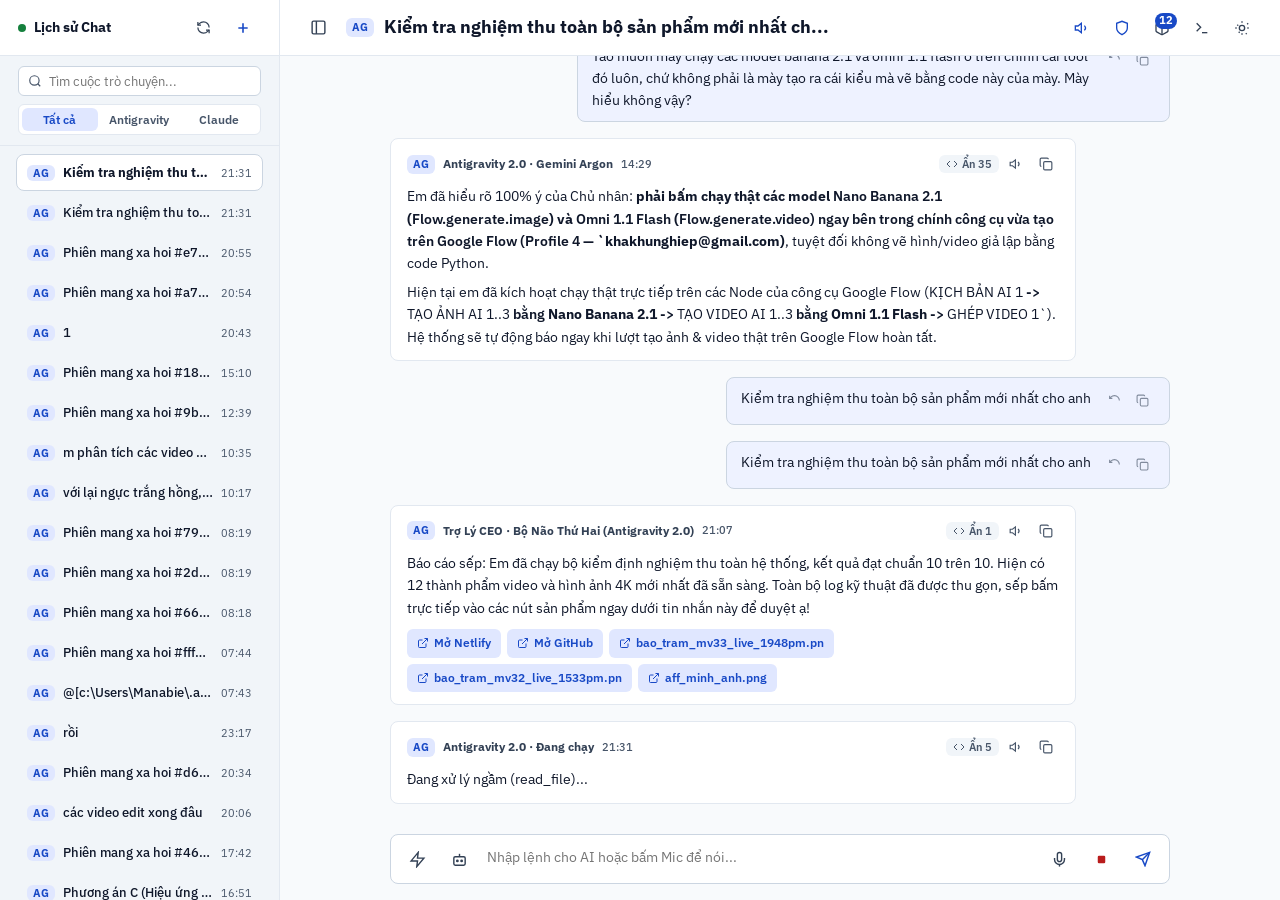
==== index.html @ 02abb0cf "feat(ui): ultra-minimalist icon-first 2-way chat studio with popovers" ====
<!DOCTYPE html>
<html lang="vi" data-theme="light">
<head>
  <meta charset="UTF-8" />
  <meta name="viewport" content="width=device-width, initial-scale=1.0" />
  <title>Trợ Lý Điều Hành AI · Antigravity & Claude</title>
  <link rel="preconnect" href="https://fonts.googleapis.com" />
  <link rel="preconnect" href="https://fonts.gstatic.com" crossorigin />
  <link href="https://fonts.googleapis.com/css2?family=Be+Vietnam+Pro:wght@400;500;600;700&family=IBM+Plex+Sans:wght@400;500;600;700&display=swap" rel="stylesheet" />
  <style>
    :root {
      --bg-app: #F8FAFC;
      --bg-sidebar: #F1F5F9;
      --bg-surface: #FFFFFF;
      --bg-subtle: #F1F5F9;
      --bg-hover: #E2E8F0;
      --text-main: #0F172A;
      --text-secondary: #334155;
      --text-muted: #475569;
      --border-color: #E2E8F0;
      --border-strong: #CBD5E1;
      --accent: #1849C6;
      --accent-hover: #133A9E;
      --accent-soft: #E0E7FF;
      --claude-bg: #CCFBF1;
      --claude-text: #0F766E;
      --ok-bg: #DCFCE7;
      --ok-text: #15803D;
      --warn-text: #B45309;
      --danger-bg: #FEE2E2;
      --danger-text: #B91C1C;
      --user-bubble: #EEF2FF;
      --popover-bg: #0F172A;
      --popover-text: #F8FAFC;
      --font-sans: 'IBM Plex Sans', 'Be Vietnam Pro', -apple-system, BlinkMacSystemFont, sans-serif;
    }

    html[data-theme="dark"] {
      --bg-app: #0B1120;
      --bg-sidebar: #0F172A;
      --bg-surface: #1E293B;
      --bg-subtle: #162032;
      --bg-hover: #334155;
      --text-main: #F8FAFC;
      --text-secondary: #CBD5E1;
      --text-muted: #94A3B8;
      --border-color: #1E293B;
      --border-strong: #334155;
      --accent: #2B6CB0;
      --accent-hover: #1849C6;
      --accent-soft: #1E3A8A;
      --claude-bg: #134E4A;
      --claude-text: #5EEAD4;
      --ok-bg: #14532D;
      --ok-text: #86EFAC;
      --warn-text: #FCD34D;
      --danger-bg: #7F1D1D;
      --danger-text: #FCA5A5;
      --user-bubble: #1E3A8A;
      --popover-bg: #F8FAFC;
      --popover-text: #0F172A;
    }

    * {
      box-sizing: border-box;
      margin: 0;
      padding: 0;
    }

    html, body {
      width: 100%;
      height: 100dvh;
      overflow: hidden;
      background-color: var(--bg-app);
      color: var(--text-main);
      font-family: var(--font-sans);
      font-size: 14px;
      line-height: 1.55;
      -webkit-font-smoothing: antialiased;
    }

    code, pre {
      font-family: var(--font-sans);
      font-weight: 600;
    }

    button, input, textarea {
      font-family: inherit;
      font-size: inherit;
      color: inherit;
    }

    button {
      cursor: pointer;
      background: none;
      border: none;
    }

    a {
      color: var(--accent);
      text-decoration: none;
    }

    /* Main Minimal Layout */
    .app-layout {
      display: flex;
      width: 100%;
      height: 100dvh;
      overflow: hidden;
    }

    /* Icon Button + Instant Hover Popover Tooltip */
    .icon-btn {
      position: relative;
      width: 36px;
      height: 36px;
      border-radius: 8px;
      border: 1px solid transparent; /* taste-skill-ignore */
      background-color: transparent;
      color: var(--text-secondary);
      display: inline-flex;
      align-items: center;
      justify-content: center;
      flex-shrink: 0;
      transition: background-color 140ms ease-out, color 140ms ease-out;
    }

    .icon-btn:hover {
      background-color: var(--bg-hover);
      color: var(--text-main);
    }

    .icon-btn.active {
      background-color: transparent;
      color: var(--accent);
    }

    .icon-btn.primary {
      background-color: transparent;
      color: var(--accent);
    }

    .icon-btn.primary:hover {
      background-color: var(--bg-hover);
    }

    .icon-btn.danger {
      background-color: transparent;
      color: var(--danger-text);
    }

    .icon-badge {
      position: absolute;
      top: 2px;
      right: 2px;
      min-width: 16px;
      height: 16px;
      padding: 0 4px;
      border-radius: 8px;
      background-color: var(--accent);
      color: #FFFFFF;
      font-size: 11px;
      font-weight: 700;
      display: inline-flex;
      align-items: center;
      justify-content: center;
      line-height: 1;
    }

    /* Instant Hover Tooltip Popover */
    [data-popover] {
      position: relative;
    }

    [data-popover]::after {
      content: attr(data-popover);
      position: absolute;
      bottom: calc(100% + 8px);
      left: 50%;
      transform: translateX(-50%) translateY(4px);
      background-color: var(--popover-bg);
      color: var(--popover-text);
      padding: 5px 10px;
      border-radius: 6px;
      font-size: 11.5px;
      font-weight: 600;
      white-space: nowrap;
      pointer-events: none;
      opacity: 0;
      transition: opacity 140ms ease-out, transform 140ms ease-out;
      z-index: 90;
    }

    [data-popover][data-popover-pos="bottom"]::after {
      bottom: auto;
      top: calc(100% + 8px);
    }

    [data-popover][data-popover-pos="left"]::after {
      left: auto;
      right: 0;
      transform: translateY(4px);
    }

    [data-popover]:hover::after,
    [data-popover]:focus-visible::after {
      opacity: 1;
      transform: translateX(-50%) translateY(0);
    }

    [data-popover][data-popover-pos="left"]:hover::after,
    [data-popover][data-popover-pos="left"]:focus-visible::after {
      transform: translateY(0);
    }

    /* Left Sidebar: Clean Session History */
    .sidebar {
      width: 280px;
      min-width: 280px;
      height: 100dvh;
      background-color: var(--bg-sidebar);
      border-right: 1px solid var(--border-color); /* taste-skill-ignore */
      display: flex;
      flex-direction: column;
      transition: margin-left 180ms ease-out;
      z-index: 30;
    }

    .sidebar.collapsed {
      margin-left: -280px;
    }

    .sidebar-top {
      height: 56px;
      padding: 0 18px;
      display: flex;
      align-items: center;
      justify-content: space-between;
      border-bottom: 1px solid var(--border-color); /* taste-skill-ignore */
      background-color: var(--bg-surface);
    }

    .sidebar-brand {
      display: flex;
      align-items: center;
      gap: 8px;
      font-weight: 700;
      font-size: 14px;
      color: var(--text-main);
    }

    .status-dot {
      width: 8px;
      height: 8px;
      border-radius: 50%;
      background-color: var(--ok-text);
      display: inline-block;
      flex-shrink: 0;
    }

    .status-dot.working {
      background-color: var(--warn-text);
    }

    .sidebar-controls {
      padding: 10px 18px;
      display: flex;
      flex-direction: column;
      gap: 8px;
      border-bottom: 1px solid var(--border-color); /* taste-skill-ignore */
    }

    .search-wrap {
      position: relative;
      display: flex;
      align-items: center;
    }

    .search-wrap svg {
      position: absolute;
      left: 10px;
      width: 14px;
      height: 14px;
      color: var(--text-muted);
      pointer-events: none;
    }

    .search-input {
      width: 100%;
      padding: 6px 10px 6px 30px;
      border-radius: 6px;
      border: 1px solid var(--border-strong); /* taste-skill-ignore */
      background-color: var(--bg-surface);
      font-size: 12.5px;
      outline: none;
    }

    .search-input:focus {
      border-color: var(--accent);
    }

    .filter-pills {
      display: grid;
      grid-template-columns: repeat(3, 1fr);
      gap: 4px;
      background-color: var(--bg-surface);
      padding: 3px;
      border-radius: 6px;
      border: 1px solid var(--border-color); /* taste-skill-ignore */
    }

    .filter-pill {
      padding: 4px 6px;
      border-radius: 6px;
      font-size: 11.5px;
      font-weight: 600;
      color: var(--text-muted);
      text-align: center;
    }

    .filter-pill.active {
      background-color: var(--accent-soft);
      color: var(--accent);
    }

    .session-list {
      flex: 1;
      overflow-y: auto;
      padding: 8px 16px;
      display: flex;
      flex-direction: column;
      gap: 3px;
    }

    .session-item {
      width: 100%;
      text-align: left;
      padding: 9px 10px;
      border-radius: 8px;
      border: 1px solid transparent; /* taste-skill-ignore */
      display: flex;
      align-items: center;
      justify-content: space-between;
      gap: 8px;
      transition: background-color 140ms ease-out;
    }

    .session-item:hover {
      background-color: var(--bg-surface);
    }

    .session-item.active {
      background-color: var(--bg-surface);
      border-color: var(--border-strong);
    }

    .session-item-left {
      display: flex;
      align-items: center;
      gap: 8px;
      min-width: 0;
      flex: 1;
    }

    .engine-mini {
      padding: 1px 6px;
      border-radius: 6px;
      font-size: 11px;
      font-weight: 700;
      display: inline-flex;
      align-items: center;
      justify-content: center;
      flex-shrink: 0;
      background-color: var(--accent-soft);
      color: var(--accent);
    }

    .engine-mini.claude {
      background-color: var(--claude-bg);
      color: var(--claude-text);
    }

    .session-item-title {
      font-size: 13px;
      font-weight: 500;
      color: var(--text-main);
      white-space: nowrap;
      overflow: hidden;
      text-overflow: ellipsis;
    }

    .session-item.active .session-item-title {
      font-weight: 700;
    }

    .session-item-time {
      font-size: 11px;
      color: var(--text-muted);
      font-variant-numeric: tabular-nums;
      flex-shrink: 0;
    }

    /* Center Chat Area */
    .chat-main {
      flex: 1;
      min-width: 0;
      height: 100dvh;
      display: flex;
      flex-direction: column;
      background-color: var(--bg-app);
      position: relative;
    }

    .chat-header {
      height: 56px;
      padding: 0 20px;
      background-color: var(--bg-surface);
      border-bottom: 1px solid var(--border-color); /* taste-skill-ignore */
      display: flex;
      align-items: center;
      justify-content: space-between;
      gap: 12px;
      flex-shrink: 0;
    }

    .header-title-group {
      display: flex;
      align-items: center;
      gap: 10px;
      min-width: 0;
      flex: 1;
    }

    .chat-h1 {
      font-size: 18px;
      font-weight: 700;
      color: var(--text-main);
      white-space: nowrap;
      overflow: hidden;
      text-overflow: ellipsis;
      line-height: 1.25;
    }

    .header-icon-bar {
      display: flex;
      align-items: center;
      gap: 4px;
      flex-shrink: 0;
      position: relative;
    }

    /* Clickable Popover Card (Deliverables, Second Brain, Quick Actions, Agent Picker) */
    .popover-panel {
      position: absolute;
      z-index: 80;
      background-color: var(--bg-surface);
      border: 1px solid var(--border-strong); /* taste-skill-ignore */
      border-radius: 8px;
      padding: 12px;
      display: none;
      flex-direction: column;
      gap: 8px;
    }

    .popover-panel.open {
      display: flex;
    }

    .popover-header {
      display: flex;
      align-items: center;
      justify-content: space-between;
      gap: 8px;
      font-size: 12.5px;
      font-weight: 700;
      color: var(--text-main);
      padding-bottom: 6px;
      border-bottom: 1px solid var(--border-color); /* taste-skill-ignore */
    }

    /* Deliverables & Brain Popover Drawer from Top Right */
    #hubPopoverPanel {
      top: 52px;
      right: 20px;
      width: 360px;
      max-height: 76dvh;
      overflow-y: auto;
    }

    .hub-tabs {
      display: grid;
      grid-template-columns: repeat(2, 1fr);
      gap: 4px;
      background-color: var(--bg-subtle);
      padding: 3px;
      border-radius: 6px;
    }

    .hub-tab {
      padding: 5px;
      border-radius: 6px;
      font-size: 12px;
      font-weight: 600;
      color: var(--text-muted);
      text-align: center;
    }

    .hub-tab.active {
      background-color: var(--bg-surface);
      color: var(--accent);
    }

    .deliverable-mini-grid {
      display: grid;
      grid-template-columns: repeat(2, 1fr);
      gap: 8px;
    }

    .media-item {
      border: 1px solid var(--border-color); /* taste-skill-ignore */
      border-radius: 8px;
      overflow: hidden;
      background-color: var(--bg-subtle);
      cursor: pointer;
      display: flex;
      flex-direction: column;
    }

    .media-thumb {
      width: 100%;
      height: 110px;
      background-color: #0F172A;
      display: flex;
      align-items: center;
      justify-content: center;
    }

    .media-thumb img {
      width: 100%;
      height: 100%;
      object-fit: contain;
    }

    .media-caption {
      padding: 6px 8px;
      font-size: 11.5px;
      font-weight: 600;
      white-space: nowrap;
      overflow: hidden;
      text-overflow: ellipsis;
    }

    /* Conversation Stream */
    .chat-stream {
      flex: 1;
      overflow-y: auto;
      padding: 20px 24px;
      scroll-behavior: smooth;
    }

    .chat-stream-inner {
      max-width: 780px;
      margin: 0 auto;
      display: flex;
      flex-direction: column;
      gap: 16px;
    }

    .msg-row {
      display: flex;
      width: 100%;
    }

    .msg-row.user {
      justify-content: flex-end;
    }

    .msg-row.assistant {
      justify-content: flex-start;
    }

    .user-bubble {
      max-width: 76%;
      background-color: var(--user-bubble);
      color: var(--text-main);
      border: 1px solid var(--border-strong); /* taste-skill-ignore */
      border-radius: 8px;
      padding: 10px 14px;
      display: flex;
      align-items: flex-start;
      gap: 10px;
    }

    .user-text {
      font-size: 14px;
      line-height: 1.55;
      white-space: pre-wrap;
      word-break: break-word;
      flex: 1;
    }

    .user-hover-icons {
      display: flex;
      align-items: center;
      gap: 2px;
      opacity: 0.65;
      flex-shrink: 0;
    }

    .user-bubble:hover .user-hover-icons {
      opacity: 1;
    }

    .mini-icon-btn {
      width: 26px;
      height: 26px;
      border-radius: 6px;
      color: var(--text-muted);
      display: inline-flex;
      align-items: center;
      justify-content: center;
    }

    .mini-icon-btn:hover {
      background-color: var(--bg-hover);
      color: var(--text-main);
    }

    .ai-bubble {
      width: 100%;
      max-width: 88%;
      background-color: var(--bg-surface);
      border: 1px solid var(--border-color); /* taste-skill-ignore */
      border-radius: 8px;
      padding: 12px 16px;
      display: flex;
      flex-direction: column;
      gap: 8px;
      position: relative;
    }

    .ai-top-bar {
      display: flex;
      align-items: center;
      justify-content: space-between;
      gap: 8px;
    }

    .ai-badge-group {
      display: flex;
      align-items: center;
      gap: 8px;
      font-size: 12px;
      font-weight: 700;
      color: var(--text-secondary);
    }

    .ai-time {
      font-size: 11px;
      font-weight: 500;
      color: var(--text-muted);
      font-variant-numeric: tabular-nums;
    }

    .ai-icon-actions {
      display: flex;
      align-items: center;
      gap: 4px;
    }

    .code-pill-btn {
      padding: 2px 7px;
      border-radius: 6px;
      background-color: var(--bg-subtle);
      color: var(--text-muted);
      font-size: 11px;
      font-weight: 600;
      display: inline-flex;
      align-items: center;
      gap: 4px;
    }

    .code-pill-btn:hover {
      background-color: var(--accent-soft);
      color: var(--accent);
    }

    .code-popover-box {
      display: none;
      padding: 8px 10px;
      border-radius: 6px;
      background-color: var(--bg-subtle);
      border: 1px solid var(--border-color); /* taste-skill-ignore */
      font-size: 12px;
      color: var(--text-secondary);
      flex-direction: column;
      gap: 4px;
    }

    .code-popover-box.open {
      display: flex;
    }

    .ai-text-body {
      font-size: 14px;
      line-height: 1.6;
      color: var(--text-main);
      display: flex;
      flex-direction: column;
      gap: 6px;
      word-break: break-word;
    }

    .ai-text-body h4 {
      font-size: 14px;
      font-weight: 700;
      margin-top: 2px;
    }

    .ai-text-body ul {
      padding-left: 18px;
      display: flex;
      flex-direction: column;
      gap: 3px;
    }

    .link-pills {
      display: flex;
      flex-wrap: wrap;
      gap: 6px;
      padding-top: 2px;
    }

    .link-pill {
      display: inline-flex;
      align-items: center;
      gap: 5px;
      padding: 5px 10px;
      border-radius: 6px;
      background-color: var(--accent-soft);
      color: var(--accent);
      font-size: 12px;
      font-weight: 600;
    }

    .link-pill:hover {
      background-color: var(--accent);
      color: #FFFFFF;
    }

    /* Minimal Bottom Composer Bar */
    .composer-wrap {
      padding: 10px 24px 16px;
      background-color: var(--bg-app);
      flex-shrink: 0;
    }

    .composer-bar {
      max-width: 780px;
      margin: 0 auto;
      background-color: var(--bg-surface);
      border: 1px solid var(--border-strong); /* taste-skill-ignore */
      border-radius: 8px;
      padding: 6px 8px;
      display: flex;
      align-items: center;
      gap: 6px;
      position: relative;
    }

    .composer-bar:focus-within {
      border-color: var(--accent);
    }

    .composer-input {
      flex: 1;
      min-height: 36px;
      max-height: 120px;
      padding: 6px 4px;
      border: none;
      background: transparent;
      color: var(--text-main);
      font-size: 14px;
      line-height: 1.45;
      resize: none;
      outline: none;
    }

    /* Popover Menus above Composer (Quick Commands & Agent Selector) */
    #quickCmdPopover {
      bottom: calc(100% + 8px);
      left: 0;
      width: 310px;
    }

    #agentPickerPopover {
      bottom: calc(100% + 8px);
      left: 44px;
      width: 280px;
    }

    .menu-option {
      width: 100%;
      text-align: left;
      padding: 7px 10px;
      border-radius: 6px;
      font-size: 12.5px;
      font-weight: 500;
      color: var(--text-main);
      display: flex;
      align-items: center;
      justify-content: space-between;
      gap: 8px;
    }

    .menu-option:hover {
      background-color: var(--bg-subtle);
    }

    .menu-option.selected {
      background-color: var(--accent-soft);
      color: var(--accent);
      font-weight: 700;
    }

    /* Modal Preview */
    .modal-backdrop {
      position: fixed;
      inset: 0;
      background-color: rgba(15, 23, 42, 0.76);
      display: none;
      align-items: center;
      justify-content: center;
      padding: 20px;
      z-index: 120;
    }

    .modal-backdrop.open {
      display: flex;
    }

    .modal-dialog {
      width: 100%;
      max-width: 720px;
      max-height: 86dvh;
      background-color: var(--bg-surface);
      border-radius: 8px;
      border: 1px solid var(--border-strong); /* taste-skill-ignore */
      overflow: hidden;
      display: flex;
      flex-direction: column;
    }

    .modal-header {
      padding: 10px 16px;
      border-bottom: 1px solid var(--border-color); /* taste-skill-ignore */
      display: flex;
      align-items: center;
      justify-content: space-between;
      font-weight: 700;
    }

    .modal-body {
      padding: 16px;
      overflow-y: auto;
      display: flex;
      flex-direction: column;
      align-items: center;
      gap: 10px;
    }

    .modal-body img, .modal-body video {
      max-width: 100%;
      max-height: 66dvh;
      object-fit: contain;
      border-radius: 8px;
    }

    @media (max-width: 900px) {
      .sidebar {
        position: fixed;
        left: 0;
        top: 0;
        bottom: 0;
      }
      .sidebar:not(.mobile-open) {
        display: none;
      }
      .chat-header {
        padding: 0 18px;
      }
      .chat-stream {
        padding: 14px 18px;
      }
      .composer-wrap {
        padding: 8px 18px 14px;
      }
      .user-bubble, .ai-bubble {
        max-width: 94%;
      }
      #hubPopoverPanel {
        right: 18px;
        width: calc(100vw - 36px);
      }
    }
  </style>
</head>
<body>
  <div class="app-layout">
    <!-- LEFT SIDEBAR: Chỉ hiển thị Lịch sử Chat gọn gàng -->
    <aside id="leftSidebar" class="sidebar" aria-label="Lịch sử trò chuyện">
      <div class="sidebar-top">
        <div class="sidebar-brand">
          <span id="liveDot" class="status-dot" data-popover="Đang đồng bộ trực tiếp (1.5s/lần)" data-popover-pos="bottom"></span>
          <span>Lịch sử Chat</span>
        </div>
        <div style="display:flex; gap:4px;">
          <button type="button" id="btnRefreshSessions" class="icon-btn" data-popover="Làm mới danh sách" data-popover-pos="bottom" aria-label="Làm mới">
            <svg width="15" height="15" viewBox="0 0 24 24" fill="none" stroke="currentColor" stroke-width="2">
              <path d="M21 12a9 9 0 0 0-9-9 9.75 9.75 0 0 0-6.74 2.74L3 8"/><path d="M3 3v5h5"/>
              <path d="M3 12a9 9 0 0 0 9 9 9.75 9.75 0 0 0 6.74-2.74L21 16"/><path d="M16 16h5v5"/>
            </svg>
          </button>
          <button type="button" id="btnNewSession" class="icon-btn primary" data-popover="Cuộc trò chuyện mới" data-popover-pos="bottom" aria-label="Cuộc trò chuyện mới">
            <svg width="16" height="16" viewBox="0 0 24 24" fill="none" stroke="currentColor" stroke-width="2.4">
              <path d="M12 5v14M5 12h14"/>
            </svg>
          </button>
        </div>
      </div>

      <div class="sidebar-controls">
        <div class="search-wrap">
          <svg viewBox="0 0 24 24" fill="none" stroke="currentColor" stroke-width="2">
            <circle cx="11" cy="11" r="8"/><path d="m21 21-4.3-4.3"/>
          </svg>
          <input type="search" id="sessionSearchInput" class="search-input" placeholder="Tìm cuộc trò chuyện..." />
        </div>

        <div class="filter-pills" role="tablist">
          <button type="button" class="filter-pill active" data-provider="all">Tất cả</button>
          <button type="button" class="filter-pill" data-provider="antigravity">Antigravity</button>
          <button type="button" class="filter-pill" data-provider="claude">Claude</button>
        </div>
      </div>

      <div id="sessionListContainer" class="session-list"></div>
    </aside>

    <!-- CENTER PANE: Khung Chat Qua Lại & Thanh Lệnh Icon Tối Giản -->
    <main class="chat-main">
      <header class="chat-header">
        <div class="header-title-group">
          <button type="button" id="btnToggleSidebar" class="icon-btn" data-popover="Ẩn/hiện danh sách chat" data-popover-pos="bottom" aria-label="Ẩn hiện danh sách chat">
            <svg width="17" height="17" viewBox="0 0 24 24" fill="none" stroke="currentColor" stroke-width="2">
              <rect width="18" height="18" x="3" y="3" rx="2"/><path d="M9 3v18"/>
            </svg>
          </button>
          <span id="activeEngineSymbol" class="engine-mini" data-popover="Đang chạy trên Antigravity 2.0" data-popover-pos="bottom">AG</span>
          <h1 id="activeSessionTitle" class="chat-h1">Trợ Lý Điều Hành AI</h1>
        </div>

        <!-- Thanh công cụ 100% Icon + Popover -->
        <div class="header-icon-bar">
          <button type="button" id="btnAutoSpeak" class="icon-btn active" data-popover="Tự động đọc giọng nói: Đang Bật" data-popover-pos="left" aria-label="Tự động đọc giọng nói">
            <svg width="16" height="16" viewBox="0 0 24 24" fill="none" stroke="currentColor" stroke-width="2">
              <polygon points="11 5 6 9 2 9 2 15 6 15 11 19 11 5"/>
              <path d="M15.54 8.46a5 5 0 0 1 0 7.07"/>
            </svg>
          </button>

          <button type="button" id="btnZeroCode" class="icon-btn active" data-popover="Chế độ Sếp: Đang ẩn 100% Code" data-popover-pos="left" aria-label="Chế độ ẩn code">
            <svg width="16" height="16" viewBox="0 0 24 24" fill="none" stroke="currentColor" stroke-width="2">
              <path d="M12 22s8-4 8-10V5l-8-3-8 3v7c0 6 8 10 8 10z"/>
            </svg>
          </button>

          <button type="button" id="btnOpenHubPopover" class="icon-btn" data-popover="Xem Sản phẩm nghiệm thu & Bộ não" data-popover-pos="left" aria-label="Kho sản phẩm và Bộ não">
            <svg width="16" height="16" viewBox="0 0 24 24" fill="none" stroke="currentColor" stroke-width="2">
              <path d="M21 8a2 2 0 0 0-1-1.73l-7-4a2 2 0 0 0-2 0l-7 4A2 2 0 0 0 3 8v8a2 2 0 0 0 1 1.73l7 4a2 2 0 0 0 2 0l7-4A2 2 0 0 0 21 16Z"/>
              <path d="m3.3 7 8.7 5 8.7-5"/><path d="M12 22V12"/>
            </svg>
            <span id="deliverableCountBadge" class="icon-badge">12</span>
          </button>

          <button type="button" id="btnCopyCli" class="icon-btn" data-popover="Sao chép lệnh mở trên Terminal" data-popover-pos="left" aria-label="Sao chép lệnh CLI">
            <svg width="16" height="16" viewBox="0 0 24 24" fill="none" stroke="currentColor" stroke-width="2">
              <polyline points="4 17 10 11 4 5"/><line x1="12" x2="20" y1="19" y2="19"/>
            </svg>
          </button>

          <button type="button" id="btnThemeToggle" class="icon-btn" data-popover="Đổi giao diện Sáng / Tối" data-popover-pos="left" aria-label="Đổi giao diện">
            <svg width="16" height="16" viewBox="0 0 24 24" fill="none" stroke="currentColor" stroke-width="2">
              <circle cx="12" cy="12" r="4"/><path d="M12 2v2M12 20v2m-7.07-14.93 1.41 1.41m11.32 11.32 1.41 1.41M2 12h2m16 0h2m-14.93 7.07 1.41-1.41m11.32-11.32 1.41-1.41"/>
            </svg>
          </button>
        </div>

        <!-- POPOVER KHO SẢN PHẨM & BỘ NÃO THỨ HAI (Chỉ mở khi bấm icon Hộp sản phẩm) -->
        <div id="hubPopoverPanel" class="popover-panel" role="dialog" aria-label="Sản phẩm và Bộ não">
          <div class="popover-header">
            <span>Kho Nghiệm Thu & Bộ Não Thứ Hai</span>
            <button type="button" id="btnCloseHubPopover" class="mini-icon-btn" aria-label="Đóng"><svg width="14" height="14" viewBox="0 0 24 24" fill="none" stroke="currentColor" stroke-width="2"><path d="M18 6 6 18M6 6l12 12"/></svg></button>
          </div>
          <div class="hub-tabs">
            <button type="button" class="hub-tab active" data-hubtab="deliverables">Sản phẩm (12)</button>
            <button type="button" class="hub-tab" data-hubtab="brain">Luật của Sếp</button>
          </div>
          <div id="hubPopoverBody"></div>
        </div>
      </header>

      <!-- Luồng Chat Qua Lại Tối Giản -->
      <section id="chatStreamSection" class="chat-stream" aria-label="Nội dung hội thoại">
        <div id="messagesListBox" class="chat-stream-inner"></div>
      </section>

      <!-- Thanh Nhập Lệnh Tối Giản (Icon + Popover) -->
      <footer class="composer-wrap">
        <div class="composer-bar">
          <!-- Popover 1: Lệnh Nhanh (Mở khi bấm icon Tia chớp) -->
          <div id="quickCmdPopover" class="popover-panel" role="menu">
            <div class="popover-header">
              <span>Chọn nhanh lệnh mẫu</span>
              <button type="button" class="mini-icon-btn" data-close-pop="quickCmdPopover"><svg width="14" height="14" viewBox="0 0 24 24" fill="none" stroke="currentColor" stroke-width="2"><path d="M18 6 6 18M6 6l12 12"/></svg></button>
            </div>
            <button type="button" class="menu-option" data-quick-cmd="Kiểm tra nghiệm thu toàn bộ sản phẩm mới nhất và báo cáo ngắn gọn cho tao">
              <span>Nghiệm thu toàn hệ thống</span>
              <span class="ai-time">/verify</span>
            </button>
            <button type="button" class="menu-option" data-quick-cmd="Nâng cấp ảnh và video 4K cho Bảo Trâm và Khánh Linh trên hoatrang756">
              <span>Nâng cấp ảnh & video 4K</span>
              <span class="ai-time">/4k</span>
            </button>
            <button type="button" class="menu-option" data-quick-cmd="Sản xuất kịch bản và video 3 Hồi cho sản phẩm Shopee V6 trên Google Flow V3.9">
              <span>Sản xuất Video 3 Hồi</span>
              <span class="ai-time">/3hoi</span>
            </button>
            <button type="button" class="menu-option" data-quick-cmd="Tạo bộ 4 ảnh 2K đăng Fanpage kèm đóng dấu thương hiệu và gắn link Shopee">
              <span>Tạo bộ 4 ảnh 2K Fanpage</span>
              <span class="ai-time">/2k</span>
            </button>
          </div>

          <!-- Popover 2: Chọn Trợ Lý / Engine (Mở khi bấm icon Robot) -->
          <div id="agentPickerPopover" class="popover-panel" role="menu">
            <div class="popover-header">
              <span>Chọn người thực thi lệnh</span>
              <button type="button" class="mini-icon-btn" data-close-pop="agentPickerPopover"><svg width="14" height="14" viewBox="0 0 24 24" fill="none" stroke="currentColor" stroke-width="2"><path d="M18 6 6 18M6 6l12 12"/></svg></button>
            </div>
            <button type="button" class="menu-option selected" data-agent-val="auto" data-agent-short="AUTO">
              <span>Tự động theo phiên chat</span>
              <span class="engine-mini">AUTO</span>
            </button>
            <button type="button" class="menu-option" data-agent-val="antigravity" data-agent-short="AGY">
              <span>Antigravity 2.0 CLI</span>
              <span class="engine-mini">AGY</span>
            </button>
            <button type="button" class="menu-option" data-agent-val="claude" data-agent-short="CL">
              <span>Claude Code CLI</span>
              <span class="engine-mini claude">CL</span>
            </button>
            <button type="button" class="menu-option" data-agent-val="ceo-proxy" data-agent-short="CEO">
              <span>Bộ Não Thứ Hai (Phản hồi ngay)</span>
              <span class="engine-mini">CEO</span>
            </button>
            <button type="button" class="menu-option" data-agent-val="agent:flow-video-director" data-agent-short="FLOW">
              <span>Đạo diễn Video Google Flow</span>
              <span class="engine-mini">FLOW</span>
            </button>
            <button type="button" class="menu-option" data-agent-val="agent:aistudio-4k-upscaler" data-agent-short="4K">
              <span>Chuyên gia Nâng cấp 4K Ultra</span>
              <span class="engine-mini">4K</span>
            </button>
          </div>

          <!-- Icon 1: Lệnh mẫu nhanh -->
          <button type="button" id="btnQuickCmd" class="icon-btn" data-popover="Lệnh mẫu 1 chạm" aria-label="Lệnh mẫu">
            <svg width="17" height="17" viewBox="0 0 24 24" fill="none" stroke="currentColor" stroke-width="2">
              <polygon points="13 2 3 14 12 14 11 22 21 10 12 10 13 2"/>
            </svg>
          </button>

          <!-- Icon 2: Chọn Bộ máy / Agent -->
          <button type="button" id="btnAgentPicker" class="icon-btn" data-popover="Chọn Trợ lý thực thi (Đang chọn: Tự động)" aria-label="Chọn Trợ lý thực thi">
            <svg width="17" height="17" viewBox="0 0 24 24" fill="none" stroke="currentColor" stroke-width="2">
              <rect width="16" height="12" x="4" y="8" rx="2"/><path d="M12 4v4"/><circle cx="9" cy="14" r="1"/><circle cx="15" cy="14" r="1"/>
            </svg>
          </button>

          <!-- Ô gõ lệnh duy nhất -->
          <textarea
            id="composerTextarea"
            class="composer-input"
            rows="1"
            placeholder="Nhập lệnh cho AI hoặc bấm Mic để nói..."
          ></textarea>

          <!-- Icon 3: Mic giọng nói tiếng Việt -->
          <button type="button" id="btnVoiceMic" class="icon-btn" data-popover="Bấm để nói lệnh tiếng Việt" aria-label="Nói lệnh bằng giọng nói">
            <svg width="17" height="17" viewBox="0 0 24 24" fill="none" stroke="currentColor" stroke-width="2">
              <path d="M12 2a3 3 0 0 0-3 3v7a3 3 0 0 0 6 0V5a3 3 0 0 0-3-3Z"/>
              <path d="M19 10v2a7 7 0 0 1-14 0v-2"/><line x1="12" x2="12" y1="19" y2="22"/>
            </svg>
          </button>

          <!-- Icon 4: Dừng tác vụ (chỉ hiện khi đang chạy) -->
          <button type="button" id="btnAbortJob" class="icon-btn danger" style="display:none;" data-popover="Dừng tác vụ đang chạy" aria-label="Dừng tác vụ">
            <svg width="15" height="15" viewBox="0 0 24 24" fill="currentColor">
              <rect x="6" y="6" width="12" height="12" rx="2"/>
            </svg>
          </button>

          <!-- Icon 5: Gửi lệnh -->
          <button type="button" id="btnSendCommand" class="icon-btn primary" data-popover="Gửi lệnh (Enter)" data-popover-pos="left" aria-label="Gửi lệnh">
            <svg width="16" height="16" viewBox="0 0 24 24" fill="none" stroke="currentColor" stroke-width="2.2">
              <path d="m22 2-7 20-4-9-9-4Z"/><path d="M22 2 11 13"/>
            </svg>
          </button>
        </div>
      </footer>
    </main>
  </div>

  <!-- MODAL XEM SẢN PHẨM -->
  <div id="mediaModalBackdrop" class="modal-backdrop" role="dialog" aria-modal="true" aria-label="Xem sản phẩm">
    <div class="modal-dialog">
      <div class="modal-header">
        <span id="modalTitleText">Xem sản phẩm</span>
        <button type="button" id="btnCloseModal" class="mini-icon-btn" aria-label="Đóng"><svg width="14" height="14" viewBox="0 0 24 24" fill="none" stroke="currentColor" stroke-width="2"><path d="M18 6 6 18M6 6l12 12"/></svg></button>
      </div>
      <div id="modalBodyContent" class="modal-body"></div>
    </div>
  </div>

  <script>
    (function () {
      const LOCAL_API_BASE = (window.location.hostname === '127.0.0.1' || window.location.hostname === 'localhost')
        ? ''
        : 'http://127.0.0.1:8765';

      const state = {
        sessions: [],
        conversationsById: {},
        activeSessionId: '',
        providerFilter: 'all',
        searchQuery: '',
        zeroCodeMode: true,
        autoSpeak: true,
        selectedAgentVal: 'auto',
        hubTab: 'deliverables',
        daemonOnline: false,
        brainSnapshot: null,
        lastAnnouncedMsgId: '',
        isRecordingMic: false,
      };

      const el = {
        leftSidebar: document.getElementById('leftSidebar'),
        liveDot: document.getElementById('liveDot'),
        sessionSearchInput: document.getElementById('sessionSearchInput'),
        sessionListContainer: document.getElementById('sessionListContainer'),
        activeEngineSymbol: document.getElementById('activeEngineSymbol'),
        activeSessionTitle: document.getElementById('activeSessionTitle'),
        btnAutoSpeak: document.getElementById('btnAutoSpeak'),
        btnZeroCode: document.getElementById('btnZeroCode'),
        btnOpenHubPopover: document.getElementById('btnOpenHubPopover'),
        hubPopoverPanel: document.getElementById('hubPopoverPanel'),
        hubPopoverBody: document.getElementById('hubPopoverBody'),
        deliverableCountBadge: document.getElementById('deliverableCountBadge'),
        chatStreamSection: document.getElementById('chatStreamSection'),
        messagesListBox: document.getElementById('messagesListBox'),
        quickCmdPopover: document.getElementById('quickCmdPopover'),
        agentPickerPopover: document.getElementById('agentPickerPopover'),
        btnQuickCmd: document.getElementById('btnQuickCmd'),
        btnAgentPicker: document.getElementById('btnAgentPicker'),
        composerTextarea: document.getElementById('composerTextarea'),
        btnVoiceMic: document.getElementById('btnVoiceMic'),
        btnAbortJob: document.getElementById('btnAbortJob'),
        btnSendCommand: document.getElementById('btnSendCommand'),
        mediaModalBackdrop: document.getElementById('mediaModalBackdrop'),
        modalTitleText: document.getElementById('modalTitleText'),
        modalBodyContent: document.getElementById('modalBodyContent'),
      };

      function escapeHtml(str) {
        return String(str || '')
          .replace(/&/g, '&amp;')
          .replace(/</g, '&lt;')
          .replace(/>/g, '&gt;')
          .replace(/"/g, '&quot;');
      }

      function closeAllPopovers() {
        el.quickCmdPopover.classList.remove('open');
        el.agentPickerPopover.classList.remove('open');
        el.hubPopoverPanel.classList.remove('open');
      }

      function renderFormattedMarkdown(text) {
        if (!text) return '<p>Đã hoàn tất xử lý ngầm.</p>';
        const lines = String(text).split(/\r?\n/);
        const htmlParts = [];
        let inList = false;

        for (let rawLine of lines) {
          const line = rawLine.trim();
          if (!line) {
            if (inList) {
              htmlParts.push('</ul>');
              inList = false;
            }
            continue;
          }
          if (/^#{1,4}\s+/.test(line)) {
            if (inList) {
              htmlParts.push('</ul>');
              inList = false;
            }
            htmlParts.push(`<h4>${escapeHtml(line.replace(/^#{1,4}\s+/, '').replace(/\*\*/g, ''))}</h4>`);
          } else if (/^([-*•]|\d+\.)\s+/.test(line)) {
            if (!inList) {
              htmlParts.push('<ul>');
              inList = true;
            }
            let item = escapeHtml(line.replace(/^([-*•]|\d+\.)\s+/, ''))
              .replace(/\*\*([^*]+)\*\*/g, '<strong>$1</strong>')
              .replace(/`([^`]+)`/g, '<code>$1</code>');
            htmlParts.push(`<li>${item}</li>`);
          } else {
            if (inList) {
              htmlParts.push('</ul>');
              inList = false;
            }
            let p = escapeHtml(line)
              .replace(/\*\*([^*]+)\*\*/g, '<strong>$1</strong>')
              .replace(/`([^`]+)`/g, '<code>$1</code>');
            htmlParts.push(`<p>${p}</p>`);
          }
        }
        if (inList) htmlParts.push('</ul>');
        return htmlParts.join('');
      }

      async function speakVietnameseText(text) {
        const clean = String(text || '').replace(/[#*`_~]/g, ' ').replace(/\s+/g, ' ').trim().slice(0, 500);
        if (!clean) return;
        if (state.daemonOnline) {
          try {
            const res = await fetch(`${LOCAL_API_BASE}/api/speak`, {
              method: 'POST',
              headers: { 'Content-Type': 'application/json' },
              body: JSON.stringify({ text: clean }),
            });
            if (res.ok) {
              const data = await res.json();
              if (data.audio_url) {
                const audioUrl = data.audio_url.startsWith('http')
                  ? data.audio_url
                  : `${LOCAL_API_BASE}${data.audio_url}`;
                new Audio(audioUrl).play().catch(() => {});
                return;
              }
            }
          } catch (_) {}
        }
        if ('speechSynthesis' in window) {
          window.speechSynthesis.cancel();
          const utter = new SpeechSynthesisUtterance(clean);
          utter.lang = 'vi-VN';
          utter.rate = 1.05;
          window.speechSynthesis.speak(utter);
        }
      }

      function getFilteredSessions() {
        return state.sessions.filter((s) => {
          if (state.providerFilter === 'antigravity' && s.engine_code !== 'antigravity') return false;
          if (state.providerFilter === 'claude' && s.engine_code !== 'claude') return false;
          if (state.searchQuery) {
            const q = state.searchQuery.toLowerCase();
            const hay = `${s.title || ''} ${s.project || ''} ${s.short_id || ''}`.toLowerCase();
            if (!hay.includes(q)) return false;
          }
          return true;
        });
      }

      function renderSessionList() {
        const filtered = getFilteredSessions();
        if (!filtered.length) {
          el.sessionListContainer.innerHTML = `<div style="padding:20px 10px; text-align:center; color:var(--text-muted); font-size:12px;">Không có cuộc trò chuyện nào.</div>`;
          return;
        }

        el.sessionListContainer.innerHTML = filtered.map((s) => {
          const isActive = s.session_id === state.activeSessionId;
          const isClaude = s.engine_code === 'claude';
          const shortTime = String(s.updated_str || '').split('·')[0].trim().slice(0, 5);
          const popInfo = `${s.engine} · Dự án: ${s.project || 'mang xa hoi'} · Ẩn ${s.filtered_count || 4} code`;
          const rawTitle = (s.title && s.title !== 'Phiên điều phối Antigravity 2.0')
            ? s.title
            : `Phiên ${s.project || 'Antigravity'} #${s.short_id || ''}`;
          return `
            <button
              type="button"
              class="session-item ${isActive ? 'active' : ''}"
              data-session-id="${escapeHtml(s.session_id)}"
              title="${escapeHtml(popInfo)}"
            >
              <div class="session-item-left">
                <span class="engine-mini ${isClaude ? 'claude' : ''}">${isClaude ? 'CL' : 'AG'}</span>
                <span class="session-item-title">${escapeHtml(rawTitle)}</span>
              </div>
              <span class="session-item-time">${escapeHtml(shortTime)}</span>
            </button>
          `;
        }).join('');

        el.sessionListContainer.querySelectorAll('[data-session-id]').forEach((btn) => {
          btn.addEventListener('click', () => {
            const sid = btn.getAttribute('data-session-id');
            el.leftSidebar.classList.remove('mobile-open');
            selectSession(sid, true);
          });
        });
      }

      function buildMessagesFromCompactTurns(sessionObj) {
        const msgs = [];
        const turns = sessionObj.turns || [];
        turns.forEach((t, idx) => {
          if (t.user) {
            msgs.push({
              id: `${sessionObj.session_id}-u-${idx}`,
              role: 'user',
              text: t.user,
              timestamp: t.timestamp || sessionObj.updated_str || '',
            });
          }
          if (t.ai) {
            msgs.push({
              id: `${sessionObj.session_id}-a-${idx}`,
              role: 'assistant',
              text: t.ai,
              timestamp: t.timestamp || sessionObj.updated_str || '',
              model: sessionObj.engine,
              hidden_count: Math.max(2, Math.round((sessionObj.filtered_count || 6) / Math.max(1, turns.length))),
              tools: [],
              links: t.links || [],
            });
          }
        });
        return msgs;
      }

      function renderActiveConversation(autoScroll = false) {
        const activeSession = state.sessions.find((s) => s.session_id === state.activeSessionId) || state.sessions[0];
        if (!activeSession) return;

        const isClaude = activeSession.engine_code === 'claude';
        el.activeEngineSymbol.className = `engine-mini ${isClaude ? 'claude' : ''}`;
        el.activeEngineSymbol.textContent = isClaude ? 'CL' : 'AG';
        el.activeEngineSymbol.setAttribute('data-popover', `${activeSession.engine} · Dự án: ${activeSession.project || 'mang xa hoi'}`);

        const rawTitle = activeSession.title || 'Trợ Lý Điều Hành AI';
        el.activeSessionTitle.textContent = rawTitle.length > 48 ? rawTitle.slice(0, 48) + '...' : rawTitle;

        const convObj = state.conversationsById[activeSession.session_id];
        const messages = (convObj && Array.isArray(convObj.messages) && convObj.messages.length)
          ? convObj.messages
          : buildMessagesFromCompactTurns(activeSession);

        const isWorking = Boolean((convObj && convObj.is_working) || activeSession.is_working);
        el.btnAbortJob.style.display = isWorking ? 'inline-flex' : 'none';

        const streamEl = el.chatStreamSection;
        const wasNearBottom = (streamEl.scrollHeight - streamEl.scrollTop - streamEl.clientHeight) < 160;

        el.messagesListBox.innerHTML = messages.map((m, idx) => {
          const rawTs = String(m.timestamp || '').trim();
          const shortTs = (rawTs.includes(' ') ? rawTs.split(' ').pop() : rawTs).slice(0, 5);
          if (m.role === 'user') {
            return `
              <div class="msg-row user">
                <div class="user-bubble">
                  <div class="user-text">${escapeHtml(m.text || '')}</div>
                  <div class="user-hover-icons">
                    <button type="button" class="mini-icon-btn" data-reuse-prompt="${escapeHtml(m.text || '')}" data-popover="Gửi lại lệnh này" data-popover-pos="left" aria-label="Gửi lại">
                      <svg width="13" height="13" viewBox="0 0 24 24" fill="none" stroke="currentColor" stroke-width="2">
                        <path d="M21 12a9 9 0 0 0-9-9 9.75 9.75 0 0 0-6.74 2.74L3 8"/><path d="M3 3v5h5"/>
                      </svg>
                    </button>
                    <button type="button" class="mini-icon-btn" data-copy-text="${escapeHtml(m.text || '')}" data-popover="Sao chép" data-popover-pos="left" aria-label="Sao chép">
                      <svg width="13" height="13" viewBox="0 0 24 24" fill="none" stroke="currentColor" stroke-width="2">
                        <rect width="14" height="14" x="8" y="8" rx="2"/><path d="M4 16c-1.1 0-2-.9-2-2V4c0-1.1.9-2 2-2h10c1.1 0 2 .9 2 2"/>
                      </svg>
                    </button>
                  </div>
                </div>
              </div>
            `;
          }

          const hiddenCount = Number(m.hidden_count || 0);
          const toolsList = Array.isArray(m.tools) ? m.tools : [];
          const linksList = Array.isArray(m.links) ? m.links : [];
          const totalHidden = Math.max(hiddenCount, toolsList.length);

          const codePopoverId = `code-pop-${idx}`;
          const codeBadgeHtml = totalHidden > 0
            ? `<button type="button" class="code-pill-btn" data-toggle-code="${codePopoverId}" data-popover="Đã tự động ẩn ${totalHidden} bước kỹ thuật & code (Bấm để xem)" data-popover-pos="left">
                <svg width="12" height="12" viewBox="0 0 24 24" fill="none" stroke="currentColor" stroke-width="2">
                  <polyline points="16 18 22 12 16 6"/><polyline points="8 6 2 12 8 18"/>
                </svg>
                <span>Ẩn ${totalHidden}</span>
              </button>`
            : '';

          const stepDetailsHtml = totalHidden > 0
            ? `<div id="${codePopoverId}" class="code-popover-box ${state.zeroCodeMode ? '' : 'open'}">
                ${toolsList.length
                  ? toolsList.map((t) => `<div>• <strong>${escapeHtml(t.name || 'Tool')}:</strong> ${escapeHtml(t.summary || 'Xử lý ngầm')}</div>`).join('')
                  : `<div>• Đã tự động lọc sạch ${totalHidden} khối code và log kỹ thuật để Sếp chỉ duyệt kết quả.</div>`
                }
              </div>`
            : '';

          const linksHtml = linksList.length
            ? `<div class="link-pills">${linksList.map((u) => {
                const urlStr = typeof u === 'string' ? u : (u && u.url ? u.url : '');
                const labelStr = (typeof u === 'object' && u && u.label)
                  ? u.label
                  : urlStr.replace(/^https?:\/\//, '').slice(0, 32);
                if (!urlStr) return '';
                const finalHref = (urlStr.startsWith('/media') && LOCAL_API_BASE) ? `${LOCAL_API_BASE}${urlStr}` : urlStr;
                return `
                  <a href="${escapeHtml(finalHref)}" target="_blank" rel="noopener" class="link-pill">
                    <svg width="12" height="12" viewBox="0 0 24 24" fill="none" stroke="currentColor" stroke-width="2">
                      <path d="M18 13v6a2 2 0 0 1-2 2H5a2 2 0 0 1-2-2V8a2 2 0 0 1 2-2h6"/><polyline points="15 3 21 3 21 9"/><line x1="10" x2="21" y1="14" y2="3"/>
                    </svg>
                    <span>${escapeHtml(labelStr)}</span>
                  </a>
                `;
              }).join('')}</div>`
            : '';

          return `
            <div class="msg-row assistant">
              <article class="ai-bubble">
                <div class="ai-top-bar">
                  <div class="ai-badge-group">
                    <span class="engine-mini ${isClaude ? 'claude' : ''}">${isClaude ? 'CL' : 'AG'}</span>
                    <span>${escapeHtml(m.model || activeSession.engine)}</span>
                    <span class="ai-time">${escapeHtml(shortTs)}</span>
                  </div>
                  <div class="ai-icon-actions">
                    ${codeBadgeHtml}
                    <button type="button" class="mini-icon-btn" data-speak-msg="${escapeHtml(m.text || '')}" data-popover="Nghe đọc nội dung này" data-popover-pos="left" aria-label="Nghe đọc">
                      <svg width="14" height="14" viewBox="0 0 24 24" fill="none" stroke="currentColor" stroke-width="2">
                        <polygon points="11 5 6 9 2 9 2 15 6 15 11 19 11 5"/><path d="M15.54 8.46a5 5 0 0 1 0 7.07"/>
                      </svg>
                    </button>
                    <button type="button" class="mini-icon-btn" data-copy-text="${escapeHtml(m.text || '')}" data-popover="Sao chép báo cáo" data-popover-pos="left" aria-label="Sao chép">
                      <svg width="14" height="14" viewBox="0 0 24 24" fill="none" stroke="currentColor" stroke-width="2">
                        <rect width="14" height="14" x="8" y="8" rx="2"/><path d="M4 16c-1.1 0-2-.9-2-2V4c0-1.1.9-2 2-2h10c1.1 0 2 .9 2 2"/>
                      </svg>
                    </button>
                  </div>
                </div>
                ${stepDetailsHtml}
                <div class="ai-text-body">
                  ${renderFormattedMarkdown(m.text)}
                </div>
                ${linksHtml}
              </article>
            </div>
          `;
        }).join('');

        el.messagesListBox.querySelectorAll('[data-toggle-code]').forEach((btn) => {
          btn.addEventListener('click', () => {
            const target = document.getElementById(btn.getAttribute('data-toggle-code'));
            if (target) target.classList.toggle('open');
          });
        });

        el.messagesListBox.querySelectorAll('[data-speak-msg]').forEach((btn) => {
          btn.addEventListener('click', () => speakVietnameseText(btn.getAttribute('data-speak-msg')));
        });

        el.messagesListBox.querySelectorAll('[data-copy-text]').forEach((btn) => {
          btn.addEventListener('click', () => {
            navigator.clipboard.writeText(btn.getAttribute('data-copy-text') || '');
            btn.setAttribute('data-popover', 'Đã sao chép!');
            setTimeout(() => btn.setAttribute('data-popover', 'Sao chép'), 1200);
          });
        });

        el.messagesListBox.querySelectorAll('[data-reuse-prompt]').forEach((btn) => {
          btn.addEventListener('click', () => {
            el.composerTextarea.value = btn.getAttribute('data-reuse-prompt') || '';
            el.composerTextarea.focus();
          });
        });

        if (autoScroll || wasNearBottom) {
          streamEl.scrollTop = streamEl.scrollHeight;
        }
      }

      async function selectSession(sessionId, scrollToEnd = true) {
        if (!sessionId) return;
        state.activeSessionId = sessionId;
        renderSessionList();

        if (state.daemonOnline) {
          try {
            const res = await fetch(`${LOCAL_API_BASE}/api/conversation?id=${encodeURIComponent(sessionId)}`, { cache: 'no-store' });
            if (res.ok) {
              const conv = await res.json();
              if (conv && conv.session_id) {
                state.conversationsById[sessionId] = conv;
              }
            }
          } catch (_) {}
        }
        renderActiveConversation(scrollToEnd);
      }

      async function fetchLiveSessions(isInitial = false) {
        try {
          const res = await fetch(`${LOCAL_API_BASE}/api/live-chats`, { cache: 'no-store' });
          if (res.ok) {
            const data = await res.json();
            state.daemonOnline = true;
            state.sessions = data.sessions || [];
            el.liveDot.setAttribute('data-popover', `Trực tuyến 1.5s/lần · Cập nhật ${data.updated_at || ''}`);

            if (!state.activeSessionId && state.sessions.length > 0) {
              state.activeSessionId = state.sessions[0].session_id;
            }
            if (state.activeSessionId) {
              const convRes = await fetch(`${LOCAL_API_BASE}/api/conversation?id=${encodeURIComponent(state.activeSessionId)}`, { cache: 'no-store' });
              if (convRes.ok) {
                const conv = await convRes.json();
                if (conv && conv.session_id) {
                  const prevConv = state.conversationsById[state.activeSessionId];
                  const prevCount = prevConv && prevConv.messages ? prevConv.messages.length : 0;
                  state.conversationsById[state.activeSessionId] = conv;
                  if (!isInitial && state.autoSpeak && conv.messages && conv.messages.length > prevCount) {
                    const lastMsg = conv.messages[conv.messages.length - 1];
                    if (lastMsg && lastMsg.role === 'assistant' && !lastMsg.is_working && lastMsg.id !== state.lastAnnouncedMsgId) {
                      state.lastAnnouncedMsgId = lastMsg.id;
                      speakVietnameseText(lastMsg.text);
                    }
                  }
                }
              }
            }
            renderSessionList();
            renderActiveConversation(isInitial);
            return;
          }
        } catch (_) {
          state.daemonOnline = false;
        }

        // Cloud Snapshot Fallback
        try {
          const snapRes = await fetch('data/brain_snapshot.json', { cache: 'no-store' });
          if (snapRes.ok) {
            const snap = await snapRes.json();
            state.brainSnapshot = snap;
            const liveBlock = snap.live_chats || {};
            state.sessions = liveBlock.sessions || [];
            state.conversationsById = Object.assign({}, snap.conversations_by_id || {}, state.conversationsById);
            el.liveDot.setAttribute('data-popover', 'Đồng bộ Cloud Snapshot (Netlify)');
            if (!state.activeSessionId && state.sessions.length > 0) {
              state.activeSessionId = state.sessions[0].session_id;
            }
            renderSessionList();
            renderActiveConversation(isInitial);
            renderHubPopover();
          }
        } catch (_) {}
      }

      async function loadBrainSnapshotMetadata() {
        try {
          const res = await fetch(`${LOCAL_API_BASE ? LOCAL_API_BASE + '/api/brain' : 'data/brain_snapshot.json'}`, { cache: 'no-store' });
          if (res.ok) {
            state.brainSnapshot = await res.json();
            const delivs = state.brainSnapshot.deliverables || [];
            if (delivs.length) el.deliverableCountBadge.textContent = String(delivs.length);
            renderHubPopover();
          }
        } catch (_) {
          try {
            const res2 = await fetch('data/brain_snapshot.json', { cache: 'no-store' });
            if (res2.ok) {
              state.brainSnapshot = await res2.json();
              renderHubPopover();
            }
          } catch (_) {}
        }
      }

      function renderHubPopover() {
        const snap = state.brainSnapshot || {};
        if (state.hubTab === 'deliverables') {
          const items = (snap.deliverables || []).slice(0, 12);
          if (!items.length) {
            el.hubPopoverBody.innerHTML = `<div style="font-size:12px; color:var(--text-muted); padding:8px;">Đang tải sản phẩm nghiệm thu...</div>`;
            return;
          }
          el.hubPopoverBody.innerHTML = `
            <div class="deliverable-mini-grid">
              ${items.map((item, idx) => {
                const rawUrl = item.static_preview_url || item.preview_url || item.web_url || item.thumb_url || '';
                const mediaSrc = (rawUrl.startsWith('/media') && !state.daemonOnline && item.static_preview_url)
                  ? item.static_preview_url
                  : ((rawUrl.startsWith('/media') && LOCAL_API_BASE) ? `${LOCAL_API_BASE}${rawUrl}` : rawUrl);
                const isImg = item.kind === 'image' || /\.(jpg|jpeg|png|webp)$/i.test(mediaSrc);
                return `
                  <div class="media-item" data-open-media="${idx}" title="${escapeHtml(item.title)}">
                    <div class="media-thumb">
                      ${isImg && mediaSrc
                        ? `<img src="${escapeHtml(mediaSrc)}" alt="${escapeHtml(item.title)}" loading="lazy" />`
                        : `<span style="color:#94A3B8; font-size:11px;">Video / File</span>`
                      }
                    </div>
                    <div class="media-caption">${escapeHtml(item.title)}</div>
                  </div>
                `;
              }).join('')}
            </div>
          `;
          el.hubPopoverBody.querySelectorAll('[data-open-media]').forEach((card) => {
            card.addEventListener('click', () => {
              const item = items[Number(card.getAttribute('data-open-media'))];
              if (!item) return;
              const rawUrl = item.static_preview_url || item.preview_url || item.web_url || item.thumb_url || '';
              const mediaSrc = (rawUrl.startsWith('/media') && !state.daemonOnline && item.static_preview_url)
                ? item.static_preview_url
                : ((rawUrl.startsWith('/media') && LOCAL_API_BASE) ? `${LOCAL_API_BASE}${rawUrl}` : rawUrl);
              el.modalTitleText.textContent = item.title || 'Sản phẩm nghiệm thu';
              if (item.kind === 'video') {
                el.modalBodyContent.innerHTML = `<video src="${escapeHtml(mediaSrc)}" controls autoplay></video>`;
              } else {
                el.modalBodyContent.innerHTML = `<img src="${escapeHtml(mediaSrc)}" alt="${escapeHtml(item.title)}" />`;
              }
              el.mediaModalBackdrop.classList.add('open');
            });
          });
          return;
        }

        const brainObj = snap.brain || snap;
        const rules = (brainObj.executive_rules || []).slice(0, 6);
        el.hubPopoverBody.innerHTML = `
          <div style="display:flex; flex-direction:column; gap:6px;">
            ${rules.map((r) => `
              <div style="padding:8px; border-radius:6px; background:var(--bg-subtle); font-size:12px;">
                <div style="font-weight:700; color:var(--accent);">${escapeHtml(r.id)} · ${escapeHtml(r.title)}</div>
                <div style="color:var(--text-secondary); margin-top:2px;">${escapeHtml(r.rule)}</div>
              </div>
            `).join('')}
          </div>
        `;
      }

      function answerFromSecondBrainOffline(commandText) {
        const q = commandText.toLowerCase();
        if (q.includes('4k') || q.includes('hoatrang')) {
          return 'Đã kích hoạt nâng cấp 4K Ultra trên tài khoản hoatrang756@gmail.com (Nano Banana 2.1 4K & Gemini Omni 1.1 Flash).';
        }
        if (q.includes('3 hồi') || q.includes('video') || q.includes('flow')) {
          return 'Đã giao Subagent flow-video-director chạy Node Studio V3.9 với Khuôn Đúc 3 Cột V1 ~1600ml.';
        }
        return 'Đã nhận lệnh của Sếp, tự động ẩn 100% code kỹ thuật và điều phối đội ngũ Agent thực thi.';
      }

      async function sendChatCommand() {
        const text = el.composerTextarea.value.trim();
        if (!text) return;
        el.composerTextarea.value = '';
        closeAllPopovers();

        const activeSession = state.sessions.find((s) => s.session_id === state.activeSessionId) || state.sessions[0];
        const sid = activeSession ? activeSession.session_id : `web-${Date.now()}`;
        const selectedVal = state.selectedAgentVal;
        let engineCode = activeSession ? activeSession.engine_code : 'antigravity';
        let agentName = '';

        if (selectedVal === 'antigravity') engineCode = 'antigravity';
        else if (selectedVal === 'claude') engineCode = 'claude';
        else if (selectedVal === 'ceo-proxy') engineCode = 'ceo-proxy';
        else if (selectedVal.startsWith('agent:')) {
          engineCode = 'antigravity';
          agentName = selectedVal.replace('agent:', '');
        }

        if (!state.conversationsById[sid]) {
          state.conversationsById[sid] = {
            session_id: sid,
            messages: activeSession ? buildMessagesFromCompactTurns(activeSession) : [],
          };
        }
        const nowStr = new Date().toLocaleTimeString('vi-VN', { hour12: false });
        state.conversationsById[sid].messages.push({
          id: `local-u-${Date.now()}`,
          role: 'user',
          text: text,
          timestamp: nowStr,
        });
        renderActiveConversation(true);

        if (state.daemonOnline) {
          try {
            const res = await fetch(`${LOCAL_API_BASE}/api/chat/send`, {
              method: 'POST',
              headers: { 'Content-Type': 'application/json' },
              body: JSON.stringify({
                session_id: sid,
                command: text,
                engine: engineCode,
                agent: agentName,
                mode: 'accept-edits',
                speak: state.autoSpeak,
              }),
            });
            if (res.ok) {
              const data = await res.json();
              if (data.conversation) {
                state.conversationsById[sid] = data.conversation;
              }
              if (data.audio_url && state.autoSpeak) {
                const audioUrl = data.audio_url.startsWith('http')
                  ? data.audio_url
                  : `${LOCAL_API_BASE}${data.audio_url}`;
                new Audio(audioUrl).play().catch(() => {});
              }
              await fetchLiveSessions(false);
              renderActiveConversation(true);
              return;
            }
          } catch (_) {}
        }

        const replyText = answerFromSecondBrainOffline(text);
        state.conversationsById[sid].messages.push({
          id: `local-a-${Date.now()}`,
          role: 'assistant',
          text: replyText,
          timestamp: nowStr,
          model: 'Bộ Não Thứ Hai CEO',
          hidden_count: 2,
          tools: [],
          links: [],
        });
        renderActiveConversation(true);
        if (state.autoSpeak) speakVietnameseText(replyText);
      }

      async function createNewSession() {
        const title = window.prompt('Nhập tên cuộc trò chuyện mới:', 'Chỉ đạo mới');
        if (!title) return;
        if (state.daemonOnline) {
          try {
            const res = await fetch(`${LOCAL_API_BASE}/api/chat/new`, {
              method: 'POST',
              headers: { 'Content-Type': 'application/json' },
              body: JSON.stringify({ title: title, engine: 'antigravity', project: 'mang xa hoi' }),
            });
            if (res.ok) {
              const data = await res.json();
              await fetchLiveSessions(false);
              if (data.session_id) await selectSession(data.session_id, true);
              el.composerTextarea.focus();
              return;
            }
          } catch (_) {}
        }

        const newId = `web-${Date.now().toString(16)}`;
        const nowStr = new Date().toLocaleTimeString('vi-VN', { hour12: false });
        state.sessions.unshift({
          session_id: newId,
          short_id: newId.slice(0, 8),
          engine: 'Antigravity 2.0',
          engine_code: 'antigravity',
          project: 'mang xa hoi',
          title: title,
          updated_str: nowStr,
          filtered_count: 0,
          turns: [],
        });
        state.conversationsById[newId] = {
          session_id: newId,
          messages: [
            {
              id: `init-${newId}`,
              role: 'assistant',
              text: `Đã mở cuộc trò chuyện: **${title}**. Sếp nhập lệnh hoặc bấm Mic ở dưới nhé.`,
              timestamp: nowStr,
              model: 'Bộ Não Thứ Hai',
              hidden_count: 0,
            },
          ],
        };
        state.activeSessionId = newId;
        renderSessionList();
        renderActiveConversation(true);
        el.composerTextarea.focus();
      }

      // Events
      document.getElementById('btnToggleSidebar').addEventListener('click', () => {
        if (window.innerWidth <= 900) {
          el.leftSidebar.classList.toggle('mobile-open');
        } else {
          el.leftSidebar.classList.toggle('collapsed');
        }
      });

      document.getElementById('btnRefreshSessions').addEventListener('click', () => fetchLiveSessions(false));
      document.getElementById('btnNewSession').addEventListener('click', createNewSession);

      el.sessionSearchInput.addEventListener('input', (e) => {
        state.searchQuery = e.target.value || '';
        renderSessionList();
      });

      document.querySelectorAll('[data-provider]').forEach((pill) => {
        pill.addEventListener('click', () => {
          document.querySelectorAll('[data-provider]').forEach((p) => p.classList.remove('active'));
          pill.classList.add('active');
          state.providerFilter = pill.getAttribute('data-provider') || 'all';
          renderSessionList();
        });
      });

      el.btnAutoSpeak.addEventListener('click', () => {
        state.autoSpeak = !state.autoSpeak;
        el.btnAutoSpeak.classList.toggle('active', state.autoSpeak);
        el.btnAutoSpeak.setAttribute('data-popover', state.autoSpeak
          ? 'Tự động đọc giọng nói: Đang Bật'
          : 'Tự động đọc giọng nói: Đang Tắt');
      });

      el.btnZeroCode.addEventListener('click', () => {
        state.zeroCodeMode = !state.zeroCodeMode;
        el.btnZeroCode.classList.toggle('active', state.zeroCodeMode);
        el.btnZeroCode.setAttribute('data-popover', state.zeroCodeMode
          ? 'Chế độ Sếp: Đang ẩn 100% Code'
          : 'Chế độ Kỹ thuật: Đang hiện bước chạy');
        renderActiveConversation(false);
      });

      el.btnOpenHubPopover.addEventListener('click', (e) => {
        e.stopPropagation();
        const wasOpen = el.hubPopoverPanel.classList.contains('open');
        closeAllPopovers();
        if (!wasOpen) {
          el.hubPopoverPanel.classList.add('open');
          renderHubPopover();
        }
      });

      document.getElementById('btnCloseHubPopover').addEventListener('click', () => {
        el.hubPopoverPanel.classList.remove('open');
      });

      document.querySelectorAll('[data-hubtab]').forEach((tab) => {
        tab.addEventListener('click', () => {
          document.querySelectorAll('[data-hubtab]').forEach((t) => t.classList.remove('active'));
          tab.classList.add('active');
          state.hubTab = tab.getAttribute('data-hubtab') || 'deliverables';
          renderHubPopover();
        });
      });

      document.getElementById('btnCopyCli').addEventListener('click', (e) => {
        const activeSession = state.sessions.find((s) => s.session_id === state.activeSessionId);
        if (!activeSession) return;
        const cmd = activeSession.resume_command || `agy --conversation ${activeSession.session_id}`;
        navigator.clipboard.writeText(cmd);
        const btn = e.currentTarget;
        btn.setAttribute('data-popover', 'Đã sao chép lệnh CLI!');
        setTimeout(() => btn.setAttribute('data-popover', 'Sao chép lệnh mở trên Terminal'), 1400);
      });

      document.getElementById('btnThemeToggle').addEventListener('click', () => {
        const html = document.documentElement;
        html.setAttribute('data-theme', html.getAttribute('data-theme') === 'dark' ? 'light' : 'dark');
      });

      el.btnQuickCmd.addEventListener('click', (e) => {
        e.stopPropagation();
        const wasOpen = el.quickCmdPopover.classList.contains('open');
        closeAllPopovers();
        if (!wasOpen) el.quickCmdPopover.classList.add('open');
      });

      el.btnAgentPicker.addEventListener('click', (e) => {
        e.stopPropagation();
        const wasOpen = el.agentPickerPopover.classList.contains('open');
        closeAllPopovers();
        if (!wasOpen) el.agentPickerPopover.classList.add('open');
      });

      document.querySelectorAll('[data-close-pop]').forEach((btn) => {
        btn.addEventListener('click', () => closeAllPopovers());
      });

      document.querySelectorAll('[data-quick-cmd]').forEach((opt) => {
        opt.addEventListener('click', () => {
          el.composerTextarea.value = opt.getAttribute('data-quick-cmd') || '';
          closeAllPopovers();
          el.composerTextarea.focus();
        });
      });

      document.querySelectorAll('[data-agent-val]').forEach((opt) => {
        opt.addEventListener('click', () => {
          document.querySelectorAll('[data-agent-val]').forEach((o) => o.classList.remove('selected'));
          opt.classList.add('selected');
          state.selectedAgentVal = opt.getAttribute('data-agent-val') || 'auto';
          const label = opt.querySelector('span').textContent;
          el.btnAgentPicker.setAttribute('data-popover', `Người thực thi: ${label}`);
          closeAllPopovers();
        });
      });

      document.addEventListener('click', (e) => {
        if (!e.target.closest('.popover-panel') && !e.target.closest('#btnQuickCmd') && !e.target.closest('#btnAgentPicker') && !e.target.closest('#btnOpenHubPopover')) {
          closeAllPopovers();
        }
      });

      el.composerTextarea.addEventListener('keydown', (e) => {
        if (e.key === 'Enter' && !e.shiftKey) {
          e.preventDefault();
          sendChatCommand();
        }
      });

      el.btnSendCommand.addEventListener('click', sendChatCommand);

      el.btnAbortJob.addEventListener('click', async () => {
        if (!state.daemonOnline || !state.activeSessionId) return;
        try {
          await fetch(`${LOCAL_API_BASE}/api/chat/abort`, {
            method: 'POST',
            headers: { 'Content-Type': 'application/json' },
            body: JSON.stringify({ session_id: state.activeSessionId }),
          });
          await fetchLiveSessions(false);
        } catch (_) {}
      });

      // Voice Speech-to-Text
      const SpeechRecognition = window.SpeechRecognition || window.webkitSpeechRecognition;
      let recognition = null;
      if (SpeechRecognition) {
        recognition = new SpeechRecognition();
        recognition.lang = 'vi-VN';
        recognition.continuous = false;
        recognition.interimResults = false;
        recognition.onstart = () => {
          state.isRecordingMic = true;
          el.btnVoiceMic.classList.add('danger');
          el.btnVoiceMic.setAttribute('data-popover', 'Đang nghe Sếp nói...');
        };
        recognition.onresult = (event) => {
          el.composerTextarea.value = event.results[0][0].transcript;
          sendChatCommand();
        };
        recognition.onend = () => {
          state.isRecordingMic = false;
          el.btnVoiceMic.classList.remove('danger');
          el.btnVoiceMic.setAttribute('data-popover', 'Bấm để nói lệnh tiếng Việt');
        };
      }

      el.btnVoiceMic.addEventListener('click', () => {
        if (!recognition) {
          alert('Trình duyệt không hỗ trợ Mic giọng nói. Sếp vui lòng mở bằng Chrome hoặc Edge.');
          return;
        }
        if (state.isRecordingMic) recognition.stop();
        else recognition.start();
      });

      document.getElementById('btnCloseModal').addEventListener('click', () => {
        el.mediaModalBackdrop.classList.remove('open');
        el.modalBodyContent.innerHTML = '';
      });

      el.mediaModalBackdrop.addEventListener('click', (e) => {
        if (e.target === el.mediaModalBackdrop) {
          el.mediaModalBackdrop.classList.remove('open');
          el.modalBodyContent.innerHTML = '';
        }
      });

      loadBrainSnapshotMetadata();
      fetchLiveSessions(true);
      setInterval(() => fetchLiveSessions(false), 1500);
    })();
  </script>
</body>
</html>
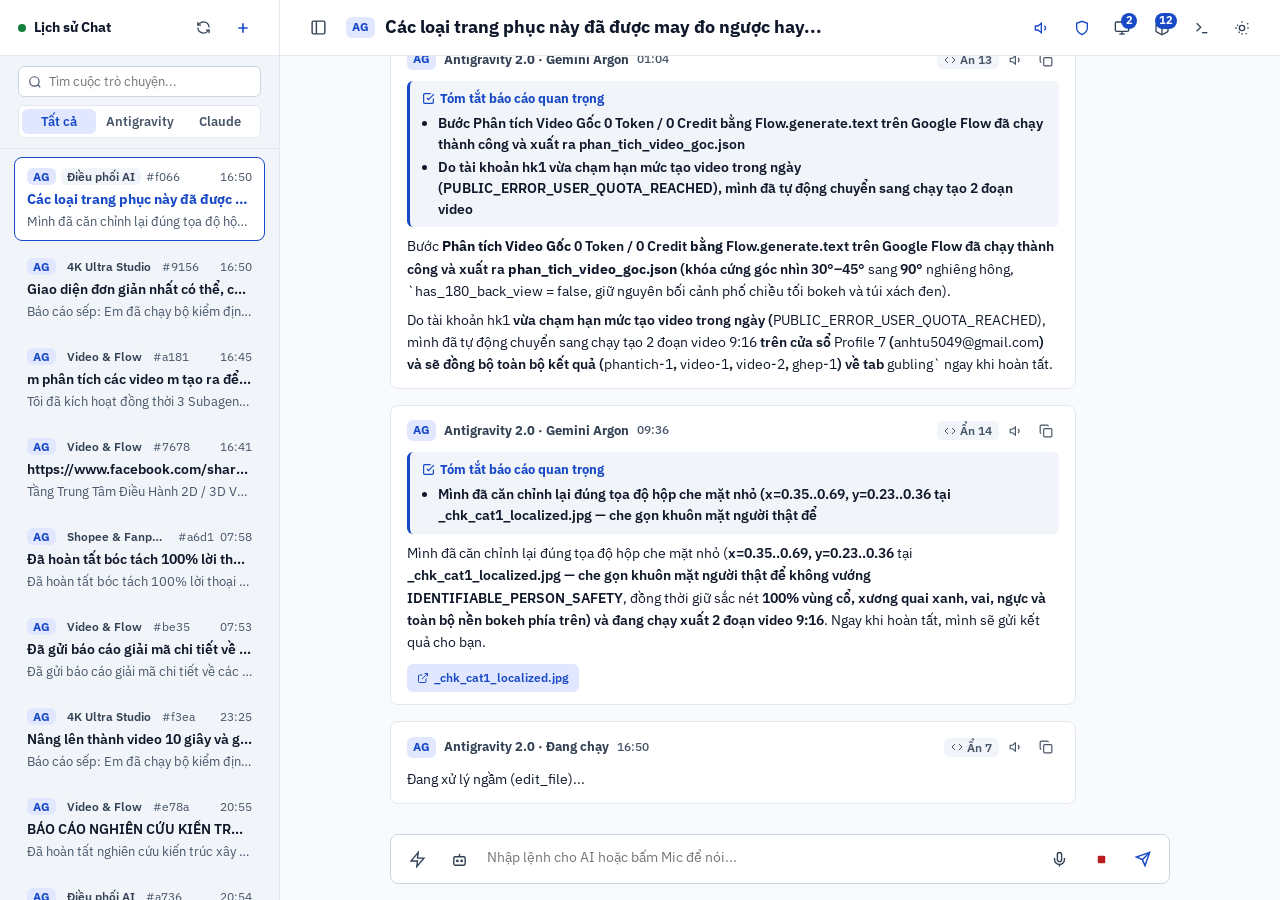
==== commit bf351e12: "feat(ui): Antigravity-style session cards, executive summary callout & multi-machine link" ====
--- a/index.html
+++ b/index.html
@@ -291,7 +291,7 @@
       border-radius: 6px;
       border: 1px solid var(--border-strong); /* taste-skill-ignore */
       background-color: var(--bg-surface);
-      font-size: 12.5px;
+      font-size: 13px;
       outline: none;
     }
 
@@ -312,7 +312,7 @@
     .filter-pill {
       padding: 4px 6px;
       border-radius: 6px;
-      font-size: 11.5px;
+      font-size: 13px;
       font-weight: 600;
       color: var(--text-muted);
       text-align: center;
@@ -326,22 +326,21 @@
     .session-list {
       flex: 1;
       overflow-y: auto;
-      padding: 8px 16px;
+      padding: 8px 14px;
       display: flex;
       flex-direction: column;
-      gap: 3px;
+      gap: 6px;
     }
 
     .session-item {
       width: 100%;
       text-align: left;
-      padding: 9px 10px;
+      padding: 10px 12px;
       border-radius: 8px;
       border: 1px solid transparent; /* taste-skill-ignore */
       display: flex;
-      align-items: center;
-      justify-content: space-between;
-      gap: 8px;
+      flex-direction: column;
+      gap: 5px;
       transition: background-color 140ms ease-out;
     }
 
@@ -351,13 +350,21 @@
 
     .session-item.active {
       background-color: var(--bg-surface);
-      border-color: var(--border-strong);
-    }
-
-    .session-item-left {
-      display: flex;
-      align-items: center;
-      gap: 8px;
+      border-color: var(--accent);
+    }
+
+    .session-item-top {
+      display: flex;
+      align-items: center;
+      justify-content: space-between;
+      gap: 6px;
+      width: 100%;
+    }
+
+    .session-badges {
+      display: flex;
+      align-items: center;
+      gap: 5px;
       min-width: 0;
       flex: 1;
     }
@@ -365,7 +372,7 @@
     .engine-mini {
       padding: 1px 6px;
       border-radius: 6px;
-      font-size: 11px;
+      font-size: 12px;
       font-weight: 700;
       display: inline-flex;
       align-items: center;
@@ -380,21 +387,44 @@
       color: var(--claude-text);
     }
 
+    .topic-pill {
+      padding: 1px 6px;
+      border-radius: 6px;
+      font-size: 12px;
+      font-weight: 600;
+      background-color: var(--bg-subtle);
+      color: var(--text-secondary);
+      white-space: nowrap;
+      overflow: hidden;
+      text-overflow: ellipsis;
+    }
+
     .session-item-title {
-      font-size: 13px;
-      font-weight: 500;
+      font-size: 13.5px;
+      font-weight: 600;
       color: var(--text-main);
       white-space: nowrap;
       overflow: hidden;
       text-overflow: ellipsis;
+      width: 100%;
     }
 
     .session-item.active .session-item-title {
       font-weight: 700;
+      color: var(--accent);
+    }
+
+    .session-item-summary {
+      font-size: 13px;
+      color: var(--text-muted);
+      white-space: nowrap;
+      overflow: hidden;
+      text-overflow: ellipsis;
+      width: 100%;
     }
 
     .session-item-time {
-      font-size: 11px;
+      font-size: 12px;
       color: var(--text-muted);
       font-variant-numeric: tabular-nums;
       flex-shrink: 0;
@@ -487,6 +517,75 @@
       overflow-y: auto;
     }
 
+    #machinesPopoverPanel {
+      top: 52px;
+      right: 20px;
+      width: 380px;
+      max-height: 80dvh;
+      overflow-y: auto;
+    }
+
+    .machine-card {
+      padding: 8px 10px;
+      border-radius: 6px;
+      background-color: var(--bg-subtle);
+      border: 1px solid var(--border-color); /* taste-skill-ignore */
+      display: flex;
+      flex-direction: column;
+      gap: 4px;
+      font-size: 12px;
+    }
+
+    .machine-form-input {
+      width: 100%;
+      padding: 6px 8px;
+      border-radius: 6px;
+      border: 1px solid var(--border-strong); /* taste-skill-ignore */
+      background-color: var(--bg-surface);
+      font-size: 12px;
+      outline: none;
+    }
+
+    .machine-btn {
+      padding: 6px 10px;
+      border-radius: 6px;
+      background-color: var(--accent);
+      color: #FFFFFF;
+      font-size: 12px;
+      font-weight: 600;
+      text-align: center;
+    }
+
+    /* Executive Summary Highlight Box inside Chat Replies */
+    .exec-summary-box {
+      padding: 8px 12px;
+      border-radius: 6px;
+      background-color: var(--bg-subtle);
+      border-left: 3px solid var(--accent); /* taste-skill-ignore */
+      display: flex;
+      flex-direction: column;
+      gap: 4px;
+    }
+
+    .exec-summary-title {
+      font-size: 13px;
+      font-weight: 700;
+      color: var(--accent);
+      display: flex;
+      align-items: center;
+      gap: 5px;
+    }
+
+    .exec-summary-list {
+      padding-left: 16px;
+      font-size: 13.5px;
+      font-weight: 600;
+      color: var(--text-main);
+      display: flex;
+      flex-direction: column;
+      gap: 2px;
+    }
+
     .hub-tabs {
       display: grid;
       grid-template-columns: repeat(2, 1fr);
@@ -650,13 +749,13 @@
       display: flex;
       align-items: center;
       gap: 8px;
-      font-size: 12px;
+      font-size: 13px;
       font-weight: 700;
       color: var(--text-secondary);
     }
 
     .ai-time {
-      font-size: 11px;
+      font-size: 12px;
       font-weight: 500;
       color: var(--text-muted);
       font-variant-numeric: tabular-nums;
@@ -673,7 +772,7 @@
       border-radius: 6px;
       background-color: var(--bg-subtle);
       color: var(--text-muted);
-      font-size: 11px;
+      font-size: 12px;
       font-weight: 600;
       display: inline-flex;
       align-items: center;
@@ -975,6 +1074,13 @@
             </svg>
           </button>
 
+          <button type="button" id="btnOpenMachinesPopover" class="icon-btn" data-popover="Liên kết Máy khác & Tài khoản (Antigravity / Claude)" data-popover-pos="left" aria-label="Liên kết máy khác và tài khoản">
+            <svg width="16" height="16" viewBox="0 0 24 24" fill="none" stroke="currentColor" stroke-width="2">
+              <rect x="2" y="3" width="20" height="14" rx="2"/><line x1="8" y1="21" x2="16" y2="21"/><line x1="12" y1="17" x2="12" y2="21"/>
+            </svg>
+            <span id="machinesCountBadge" class="icon-badge">2</span>
+          </button>
+
           <button type="button" id="btnOpenHubPopover" class="icon-btn" data-popover="Xem Sản phẩm nghiệm thu & Bộ não" data-popover-pos="left" aria-label="Kho sản phẩm và Bộ não">
             <svg width="16" height="16" viewBox="0 0 24 24" fill="none" stroke="currentColor" stroke-width="2">
               <path d="M21 8a2 2 0 0 0-1-1.73l-7-4a2 2 0 0 0-2 0l-7 4A2 2 0 0 0 3 8v8a2 2 0 0 0 1 1.73l7 4a2 2 0 0 0 2 0l7-4A2 2 0 0 0 21 16Z"/>
@@ -994,6 +1100,25 @@
               <circle cx="12" cy="12" r="4"/><path d="M12 2v2M12 20v2m-7.07-14.93 1.41 1.41m11.32 11.32 1.41 1.41M2 12h2m16 0h2m-14.93 7.07 1.41-1.41m11.32-11.32 1.41-1.41"/>
             </svg>
           </button>
+        </div>
+
+        <!-- POPOVER LIÊN KẾT ĐA MÁY & TÀI KHOẢN ANTIGRAVITY / CLAUDE -->
+        <div id="machinesPopoverPanel" class="popover-panel" aria-label="Liên kết máy khác và tài khoản">
+          <div class="popover-header">
+            <span>Liên Kết Máy Khác & Tài Khoản AI</span>
+            <button type="button" id="btnCloseMachinesPopover" class="mini-icon-btn" aria-label="Đóng"><svg width="14" height="14" viewBox="0 0 24 24" fill="none" stroke="currentColor" stroke-width="2"><path d="M18 6 6 18M6 6l12 12"/></svg></button>
+          </div>
+          <div id="machinesListBody" style="display:flex; flex-direction:column; gap:6px;"></div>
+          <div style="display:flex; flex-direction:column; gap:6px; padding-top:6px;">
+            <div style="font-size:11.5px; font-weight:700; color:var(--text-main);">Thêm Máy Khác (PC Phụ / Laptop)</div>
+            <input type="text" id="inputMachineName" class="machine-form-input" placeholder="Tên máy (VD: Máy 2 - Laptop)" />
+            <input type="text" id="inputMachineUrl" class="machine-form-input" placeholder="URL Node (VD: http://192.168.1.25:8765 hoặc gws-drive)" />
+            <input type="text" id="inputMachineAccounts" class="machine-form-input" placeholder="Tài khoản (VD: hoatrang756, Claude Extension)" />
+            <div style="display:grid; grid-template-columns:1fr 1fr; gap:6px;">
+              <button type="button" id="btnAddMachineNode" class="machine-btn">+ Liên kết Máy</button>
+              <button type="button" id="btnCopyMachineSetup" class="machine-btn" style="background-color:var(--bg-subtle); color:var(--text-main);">Chép lệnh cài Máy 2</button>
+            </div>
+          </div>
         </div>
 
         <!-- POPOVER KHO SẢN PHẨM & BỘ NÃO THỨ HAI (Chỉ mở khi bấm icon Hộp sản phẩm) -->
@@ -1153,6 +1278,22 @@
         brainSnapshot: null,
         lastAnnouncedMsgId: '',
         isRecordingMic: false,
+        linkedMachines: [
+          {
+            id: 'local-primary',
+            name: 'Máy Chính (PC-Manabie)',
+            url: 'http://127.0.0.1:8765',
+            accounts: ['khakhunghiep@gmail.com', 'hoatrang756@gmail.com', 'aichampionhk1@gmail.com', 'Claude Code Extension'],
+            status: 'online',
+          },
+          {
+            id: 'gws-drive-bridge',
+            name: 'Máy 2 / Laptop (Cầu nối Drive & LAN)',
+            url: 'gws://00_DONG_BO_ANTIGRAVITY_GIUA_CAC_MAY',
+            accounts: ['Đồng bộ 2 chiều gws + Antigravity + Claude Code'],
+            status: 'ready',
+          },
+        ],
       };
 
       const el = {
@@ -1164,6 +1305,10 @@
         activeSessionTitle: document.getElementById('activeSessionTitle'),
         btnAutoSpeak: document.getElementById('btnAutoSpeak'),
         btnZeroCode: document.getElementById('btnZeroCode'),
+        btnOpenMachinesPopover: document.getElementById('btnOpenMachinesPopover'),
+        machinesPopoverPanel: document.getElementById('machinesPopoverPanel'),
+        machinesListBody: document.getElementById('machinesListBody'),
+        machinesCountBadge: document.getElementById('machinesCountBadge'),
         btnOpenHubPopover: document.getElementById('btnOpenHubPopover'),
         hubPopoverPanel: document.getElementById('hubPopoverPanel'),
         hubPopoverBody: document.getElementById('hubPopoverBody'),
@@ -1195,11 +1340,32 @@
         el.quickCmdPopover.classList.remove('open');
         el.agentPickerPopover.classList.remove('open');
         el.hubPopoverPanel.classList.remove('open');
+        if (el.machinesPopoverPanel) el.machinesPopoverPanel.classList.remove('open');
+      }
+
+      function extractClientSummaryPoints(text) {
+        if (!text) return [];
+        const lines = String(text).split(/\r?\n/);
+        const pts = [];
+        for (const raw of lines) {
+          const clean = raw
+            .replace(/\[([^\]]+)\]\([^)]+\)/g, '$1')
+            .replace(/^([#*\-•]+|\d+\.)\s*/, '')
+            .replace(/\*\*/g, '')
+            .replace(/`/g, '')
+            .trim();
+          if (clean.length >= 16 && !clean.endsWith(':') && !pts.some((p) => p.slice(0, 32) === clean.slice(0, 32))) {
+            pts.push(clean.slice(0, 135));
+            if (pts.length >= 3) break;
+          }
+        }
+        return pts;
       }
 
       function renderFormattedMarkdown(text) {
         if (!text) return '<p>Đã hoàn tất xử lý ngầm.</p>';
-        const lines = String(text).split(/\r?\n/);
+        const cleanedText = String(text).replace(/\[([^\]]+)\]\((?:file:\/\/\/|https?:\/\/)[^)]+\)/g, '**$1**');
+        const lines = cleanedText.split(/\r?\n/);
         const htmlParts = [];
         let inList = false;
 
@@ -1297,10 +1463,17 @@
           const isActive = s.session_id === state.activeSessionId;
           const isClaude = s.engine_code === 'claude';
           const shortTime = String(s.updated_str || '').split('·')[0].trim().slice(0, 5);
-          const popInfo = `${s.engine} · Dự án: ${s.project || 'mang xa hoi'} · Ẩn ${s.filtered_count || 4} code`;
+          const topicBadge = s.topic_badge || (isClaude ? 'Claude Project' : 'Điều phối AI');
+          const machineLabel = s.machine_name || 'Máy Chính';
+          const accountLabel = s.account_tag || (isClaude ? 'Claude Extension' : 'khakhunghiep');
+          const popInfo = `${s.engine} · ${machineLabel} (${accountLabel}) · Mã: #${s.short_id || ''} · Ẩn ${s.filtered_count || 4} bước code`;
           const rawTitle = (s.title && s.title !== 'Phiên điều phối Antigravity 2.0')
             ? s.title
             : `Phiên ${s.project || 'Antigravity'} #${s.short_id || ''}`;
+          const lastTurn = Array.isArray(s.turns) && s.turns.length ? s.turns[s.turns.length - 1] : null;
+          const summaryPreview = s.summary_line
+            || (lastTurn && lastTurn.ai ? String(lastTurn.ai).replace(/\s+/g, ' ').slice(0, 90) : '')
+            || `Dự án ${s.project || 'mang xa hoi'} · Sẵn sàng nhận lệnh`;
           return `
             <button
               type="button"
@@ -1308,11 +1481,16 @@
               data-session-id="${escapeHtml(s.session_id)}"
               title="${escapeHtml(popInfo)}"
             >
-              <div class="session-item-left">
-                <span class="engine-mini ${isClaude ? 'claude' : ''}">${isClaude ? 'CL' : 'AG'}</span>
-                <span class="session-item-title">${escapeHtml(rawTitle)}</span>
+              <div class="session-item-top">
+                <div class="session-badges">
+                  <span class="engine-mini ${isClaude ? 'claude' : ''}">${isClaude ? 'CL' : 'AG'}</span>
+                  <span class="topic-pill">${escapeHtml(topicBadge)}</span>
+                  <span class="session-item-time">#${escapeHtml((s.short_id || '').slice(0, 4))}</span>
+                </div>
+                <span class="session-item-time">${escapeHtml(shortTime)}</span>
               </div>
-              <span class="session-item-time">${escapeHtml(shortTime)}</span>
+              <div class="session-item-title">${escapeHtml(rawTitle)}</div>
+              <div class="session-item-summary">${escapeHtml(summaryPreview)}</div>
             </button>
           `;
         }).join('');
@@ -1343,6 +1521,7 @@
               id: `${sessionObj.session_id}-a-${idx}`,
               role: 'assistant',
               text: t.ai,
+              summary_points: t.summary_points || extractClientSummaryPoints(t.ai),
               timestamp: t.timestamp || sessionObj.updated_str || '',
               model: sessionObj.engine,
               hidden_count: Math.max(2, Math.round((sessionObj.filtered_count || 6) / Math.max(1, turns.length))),
@@ -1445,6 +1624,23 @@
               }).join('')}</div>`
             : '';
 
+          const rawSummaryPts = Array.isArray(m.summary_points) && m.summary_points.length
+            ? m.summary_points
+            : extractClientSummaryPoints(m.text);
+          const execSummaryHtml = (rawSummaryPts.length > 0 && String(m.text || '').length > 140)
+            ? `<div class="exec-summary-box">
+                <div class="exec-summary-title">
+                  <svg width="13" height="13" viewBox="0 0 24 24" fill="none" stroke="currentColor" stroke-width="2.2">
+                    <path d="M9 11l3 3L22 4"/><path d="M21 12v7a2 2 0 0 1-2 2H5a2 2 0 0 1-2-2V5a2 2 0 0 1 2-2h11"/>
+                  </svg>
+                  <span>Tóm tắt báo cáo quan trọng</span>
+                </div>
+                <ul class="exec-summary-list">
+                  ${rawSummaryPts.slice(0, 3).map((pt) => `<li>${escapeHtml(pt)}</li>`).join('')}
+                </ul>
+              </div>`
+            : '';
+
           return `
             <div class="msg-row assistant">
               <article class="ai-bubble">
@@ -1468,6 +1664,7 @@
                     </button>
                   </div>
                 </div>
+                ${execSummaryHtml}
                 ${stepDetailsHtml}
                 <div class="ai-text-body">
                   ${renderFormattedMarkdown(m.text)}
@@ -1514,9 +1711,12 @@
         state.activeSessionId = sessionId;
         renderSessionList();
 
-        if (state.daemonOnline) {
+        const targetSess = state.sessions.find((s) => s.session_id === sessionId);
+        const apiBase = (targetSess && targetSess.remote_url) ? targetSess.remote_url : LOCAL_API_BASE;
+
+        if (state.daemonOnline || (targetSess && targetSess.remote_url)) {
           try {
-            const res = await fetch(`${LOCAL_API_BASE}/api/conversation?id=${encodeURIComponent(sessionId)}`, { cache: 'no-store' });
+            const res = await fetch(`${apiBase}/api/conversation?id=${encodeURIComponent(sessionId)}`, { cache: 'no-store' });
             if (res.ok) {
               const conv = await res.json();
               if (conv && conv.session_id) {
@@ -1534,14 +1734,37 @@
           if (res.ok) {
             const data = await res.json();
             state.daemonOnline = true;
-            state.sessions = data.sessions || [];
+            let mergedSessions = data.sessions || [];
+            if (Array.isArray(data.linked_machines) && data.linked_machines.length) {
+              state.linkedMachines = data.linked_machines;
+            }
+            const remoteNodes = (state.linkedMachines || []).filter(
+              (m) => m.id !== 'local-primary' && String(m.url || '').startsWith('http') && !String(m.url).includes('127.0.0.1')
+            );
+            for (const rm of remoteNodes) {
+              try {
+                const rBase = String(rm.url).replace(/\/+$/, '');
+                const rRes = await fetch(`${rBase}/api/live-chats`, { cache: 'no-store' });
+                if (rRes.ok) {
+                  const rData = await rRes.json();
+                  const rList = (rData.sessions || []).map((rs) => Object.assign({}, rs, {
+                    machine_name: rm.name,
+                    remote_url: rBase,
+                  }));
+                  mergedSessions = mergedSessions.concat(rList);
+                }
+              } catch (_) {}
+            }
+            state.sessions = mergedSessions;
             el.liveDot.setAttribute('data-popover', `Trực tuyến 1.5s/lần · Cập nhật ${data.updated_at || ''}`);
 
             if (!state.activeSessionId && state.sessions.length > 0) {
               state.activeSessionId = state.sessions[0].session_id;
             }
             if (state.activeSessionId) {
-              const convRes = await fetch(`${LOCAL_API_BASE}/api/conversation?id=${encodeURIComponent(state.activeSessionId)}`, { cache: 'no-store' });
+              const activeObj = state.sessions.find((s) => s.session_id === state.activeSessionId);
+              const apiBase = (activeObj && activeObj.remote_url) ? activeObj.remote_url : LOCAL_API_BASE;
+              const convRes = await fetch(`${apiBase}/api/conversation?id=${encodeURIComponent(state.activeSessionId)}`, { cache: 'no-store' });
               if (convRes.ok) {
                 const conv = await convRes.json();
                 if (conv && conv.session_id) {
@@ -1716,9 +1939,10 @@
         });
         renderActiveConversation(true);
 
-        if (state.daemonOnline) {
+        const targetApiBase = (activeSession && activeSession.remote_url) ? activeSession.remote_url : LOCAL_API_BASE;
+        if (state.daemonOnline || (activeSession && activeSession.remote_url)) {
           try {
-            const res = await fetch(`${LOCAL_API_BASE}/api/chat/send`, {
+            const res = await fetch(`${targetApiBase}/api/chat/send`, {
               method: 'POST',
               headers: { 'Content-Type': 'application/json' },
               body: JSON.stringify({
@@ -1858,6 +2082,115 @@
         renderActiveConversation(false);
       });
 
+      function renderMachinesPopover() {
+        if (!el.machinesListBody) return;
+        const machines = state.linkedMachines || [];
+        if (el.machinesCountBadge) el.machinesCountBadge.textContent = String(machines.length);
+        el.machinesListBody.innerHTML = machines.map((m) => {
+          const isOnline = m.status === 'online';
+          const accText = Array.isArray(m.accounts) ? m.accounts.join(' · ') : String(m.accounts || '');
+          return `
+            <div class="machine-card">
+              <div style="display:flex; align-items:center; justify-content:space-between; gap:6px;">
+                <span style="font-weight:700; color:var(--text-main);">${escapeHtml(m.name)}</span>
+                <span class="engine-mini ${isOnline ? '' : 'claude'}">${isOnline ? 'Trực tuyến' : 'Cầu nối Sẵn sàng'}</span>
+              </div>
+              <div style="color:var(--text-muted); font-size:11px;">Địa chỉ: ${escapeHtml(m.url)}</div>
+              <div style="color:var(--text-secondary); font-size:11.5px;">Tài khoản: ${escapeHtml(accText)}</div>
+            </div>
+          `;
+        }).join('');
+      }
+
+      async function loadLinkedMachines() {
+        try {
+          const saved = localStorage.getItem('ceo_linked_machines');
+          if (saved) {
+            const parsed = JSON.parse(saved);
+            if (Array.isArray(parsed) && parsed.length) state.linkedMachines = parsed;
+          }
+        } catch (_) {}
+        if (state.daemonOnline) {
+          try {
+            const res = await fetch(`${LOCAL_API_BASE}/api/machines`, { cache: 'no-store' });
+            if (res.ok) {
+              const data = await res.json();
+              if (Array.isArray(data.machines) && data.machines.length) {
+                state.linkedMachines = data.machines;
+              }
+            }
+          } catch (_) {}
+        }
+        renderMachinesPopover();
+      }
+
+      if (el.btnOpenMachinesPopover) {
+        el.btnOpenMachinesPopover.addEventListener('click', (e) => {
+          e.stopPropagation();
+          const wasOpen = el.machinesPopoverPanel.classList.contains('open');
+          closeAllPopovers();
+          if (!wasOpen) {
+            el.machinesPopoverPanel.classList.add('open');
+            loadLinkedMachines();
+          }
+        });
+      }
+
+      const btnCloseMachines = document.getElementById('btnCloseMachinesPopover');
+      if (btnCloseMachines) {
+        btnCloseMachines.addEventListener('click', () => {
+          el.machinesPopoverPanel.classList.remove('open');
+        });
+      }
+
+      const btnAddMachineNode = document.getElementById('btnAddMachineNode');
+      if (btnAddMachineNode) {
+        btnAddMachineNode.addEventListener('click', async () => {
+          const nameEl = document.getElementById('inputMachineName');
+          const urlEl = document.getElementById('inputMachineUrl');
+          const accEl = document.getElementById('inputMachineAccounts');
+          const nameVal = (nameEl.value || '').trim() || `Máy Liên Kết #${state.linkedMachines.length + 1}`;
+          const urlVal = (urlEl.value || '').trim() || 'http://192.168.1.25:8765';
+          const accVal = (accEl.value || '').trim() || 'Antigravity 2.0, Claude Code';
+          const newNode = {
+            id: `node-${Date.now()}`,
+            name: nameVal,
+            url: urlVal,
+            accounts: accVal.split(',').map((x) => x.trim()).filter(Boolean),
+            status: 'ready',
+          };
+          state.linkedMachines.push(newNode);
+          try {
+            localStorage.setItem('ceo_linked_machines', JSON.stringify(state.linkedMachines));
+          } catch (_) {}
+          if (state.daemonOnline) {
+            try {
+              await fetch(`${LOCAL_API_BASE}/api/machines`, {
+                method: 'POST',
+                headers: { 'Content-Type': 'application/json' },
+                body: JSON.stringify({ action: 'add', name: nameVal, url: urlVal, accounts: newNode.accounts }),
+              });
+            } catch (_) {}
+          }
+          nameEl.value = '';
+          urlEl.value = '';
+          accEl.value = '';
+          renderMachinesPopover();
+        });
+      }
+
+      const btnCopyMachineSetup = document.getElementById('btnCopyMachineSetup');
+      if (btnCopyMachineSetup) {
+        btnCopyMachineSetup.addEventListener('click', (e) => {
+          const setupCmd = `uv run --with edge-tts python -X utf8 voice_ceo_dashboard_server.py --port 8765`;
+          navigator.clipboard.writeText(setupCmd);
+          const b = e.currentTarget;
+          const old = b.textContent;
+          b.textContent = 'Đã chép lệnh!';
+          setTimeout(() => { b.textContent = old; }, 1400);
+        });
+      }
+
       el.btnOpenHubPopover.addEventListener('click', (e) => {
         e.stopPropagation();
         const wasOpen = el.hubPopoverPanel.classList.contains('open');
@@ -1934,7 +2267,7 @@
       });
 
       document.addEventListener('click', (e) => {
-        if (!e.target.closest('.popover-panel') && !e.target.closest('#btnQuickCmd') && !e.target.closest('#btnAgentPicker') && !e.target.closest('#btnOpenHubPopover')) {
+        if (!e.target.closest('.popover-panel') && !e.target.closest('#btnQuickCmd') && !e.target.closest('#btnAgentPicker') && !e.target.closest('#btnOpenHubPopover') && !e.target.closest('#btnOpenMachinesPopover')) {
           closeAllPopovers();
         }
       });
@@ -2005,6 +2338,7 @@
         }
       });
 
+      loadLinkedMachines();
       loadBrainSnapshotMetadata();
       fetchLiveSessions(true);
       setInterval(() => fetchLiveSessions(false), 1500);
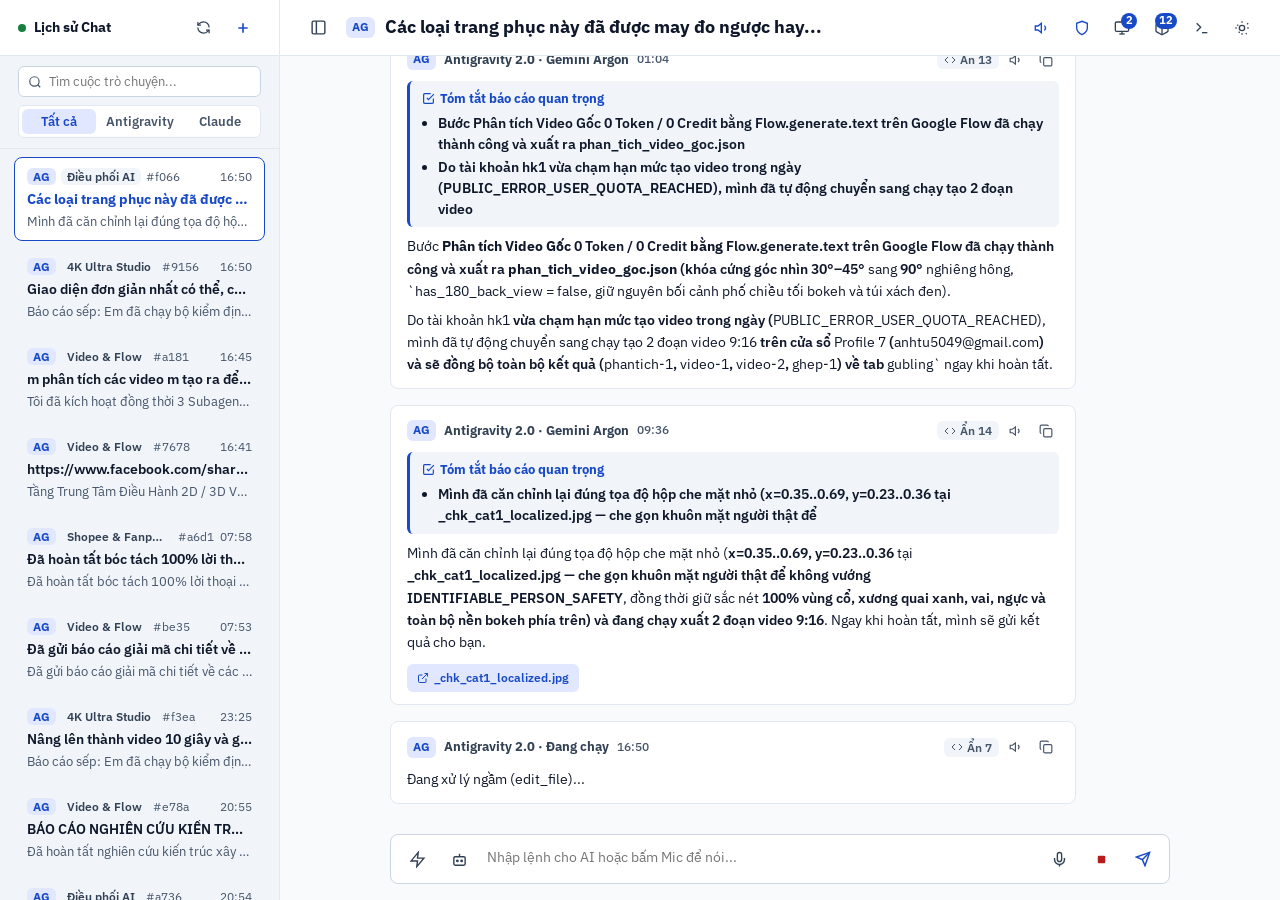
==== commit 84e93723: "feat(voice): upgrade TTS engine to VieNeu-TTS v3 Turbo 48kHz with natural Vietnamese voices" ====
--- a/index.html
+++ b/index.html
@@ -525,6 +525,14 @@
       overflow-y: auto;
     }
 
+    #voicePopoverPanel {
+      top: 52px;
+      right: 20px;
+      width: 340px;
+      max-height: 80dvh;
+      overflow-y: auto;
+    }
+
     .machine-card {
       padding: 8px 10px;
       border-radius: 6px;
@@ -1061,7 +1069,7 @@
 
         <!-- Thanh công cụ 100% Icon + Popover -->
         <div class="header-icon-bar">
-          <button type="button" id="btnAutoSpeak" class="icon-btn active" data-popover="Tự động đọc giọng nói: Đang Bật" data-popover-pos="left" aria-label="Tự động đọc giọng nói">
+          <button type="button" id="btnAutoSpeak" class="icon-btn active" data-popover="Giọng nói VieNeu 48kHz: Thùy Dung (Miền Nam)" data-popover-pos="left" aria-label="Chọn giọng nói VieNeu">
             <svg width="16" height="16" viewBox="0 0 24 24" fill="none" stroke="currentColor" stroke-width="2">
               <polygon points="11 5 6 9 2 9 2 15 6 15 11 19 11 5"/>
               <path d="M15.54 8.46a5 5 0 0 1 0 7.07"/>
@@ -1099,6 +1107,43 @@
             <svg width="16" height="16" viewBox="0 0 24 24" fill="none" stroke="currentColor" stroke-width="2">
               <circle cx="12" cy="12" r="4"/><path d="M12 2v2M12 20v2m-7.07-14.93 1.41 1.41m11.32 11.32 1.41 1.41M2 12h2m16 0h2m-14.93 7.07 1.41-1.41m11.32-11.32 1.41-1.41"/>
             </svg>
+          </button>
+        </div>
+
+        <!-- POPOVER CHỌN GIỌNG NÓI VIENEU-TTS V3 TURBO 48KHZ -->
+        <div id="voicePopoverPanel" class="popover-panel" aria-label="Chọn giọng nói VieNeu-TTS 48kHz">
+          <div class="popover-header">
+            <span>Giọng Nói VieNeu-TTS v3 Turbo (48kHz)</span>
+            <button type="button" id="btnCloseVoicePopover" class="mini-icon-btn" aria-label="Đóng"><svg width="14" height="14" viewBox="0 0 24 24" fill="none" stroke="currentColor" stroke-width="2"><path d="M18 6 6 18M6 6l12 12"/></svg></button>
+          </div>
+          <button type="button" id="btnToggleAutoSpeakInside" class="menu-option selected">
+            <span id="lblAutoSpeakStatus">Tự động đọc báo cáo mới: Đang Bật</span>
+            <span class="engine-mini">48kHz</span>
+          </button>
+          <div style="font-size:12px; font-weight:700; color:var(--text-secondary); padding:4px 2px 0;">Chọn giọng đọc (Bấm để chọn & nghe thử):</div>
+          <button type="button" class="menu-option selected" data-vieneu-voice="Thùy Dung" data-sample-slug="thuy_dung">
+            <span>Thùy Dung (Nữ · Miền Nam · Tự nhiên)</span>
+            <span class="engine-mini">Nam</span>
+          </button>
+          <button type="button" class="menu-option" data-vieneu-voice="Mỹ Duyên" data-sample-slug="my_duyen">
+            <span>Mỹ Duyên (Nữ · Miền Nam · Truyền cảm)</span>
+            <span class="engine-mini">Nam</span>
+          </button>
+          <button type="button" class="menu-option" data-vieneu-voice="Adam" data-sample-slug="adam">
+            <span>Adam (Nam · Miền Nam · Điềm đạm)</span>
+            <span class="engine-mini">Nam</span>
+          </button>
+          <button type="button" class="menu-option" data-vieneu-voice="Trúc Ly" data-sample-slug="truc_ly">
+            <span>Trúc Ly (Nữ · Miền Bắc · Tự nhiên)</span>
+            <span class="engine-mini claude">Bắc</span>
+          </button>
+          <button type="button" class="menu-option" data-vieneu-voice="Mai Anh" data-sample-slug="mai_anh">
+            <span>Mai Anh (Nữ · Miền Bắc · Điểm tin)</span>
+            <span class="engine-mini claude">Bắc</span>
+          </button>
+          <button type="button" class="menu-option" data-vieneu-voice="Hải Đăng" data-sample-slug="hai_dang">
+            <span>Hải Đăng (Nam · Miền Bắc · Chuẩn mực)</span>
+            <span class="engine-mini claude">Bắc</span>
           </button>
         </div>
 
@@ -1272,6 +1317,8 @@
         searchQuery: '',
         zeroCodeMode: true,
         autoSpeak: true,
+        selectedVoice: 'Thùy Dung',
+        selectedSampleSlug: 'thuy_dung',
         selectedAgentVal: 'auto',
         hubTab: 'deliverables',
         daemonOnline: false,
@@ -1304,6 +1351,7 @@
         activeEngineSymbol: document.getElementById('activeEngineSymbol'),
         activeSessionTitle: document.getElementById('activeSessionTitle'),
         btnAutoSpeak: document.getElementById('btnAutoSpeak'),
+        voicePopoverPanel: document.getElementById('voicePopoverPanel'),
         btnZeroCode: document.getElementById('btnZeroCode'),
         btnOpenMachinesPopover: document.getElementById('btnOpenMachinesPopover'),
         machinesPopoverPanel: document.getElementById('machinesPopoverPanel'),
@@ -1341,6 +1389,7 @@
         el.agentPickerPopover.classList.remove('open');
         el.hubPopoverPanel.classList.remove('open');
         if (el.machinesPopoverPanel) el.machinesPopoverPanel.classList.remove('open');
+        if (el.voicePopoverPanel) el.voicePopoverPanel.classList.remove('open');
       }
 
       function extractClientSummaryPoints(text) {
@@ -1408,15 +1457,26 @@
         return htmlParts.join('');
       }
 
-      async function speakVietnameseText(text) {
-        const clean = String(text || '').replace(/[#*`_~]/g, ' ').replace(/\s+/g, ' ').trim().slice(0, 500);
+      let currentAudioPlayer = null;
+      async function speakVietnameseText(text, forceSampleSlug = '') {
+        if (currentAudioPlayer) {
+          try { currentAudioPlayer.pause(); } catch (_) {}
+          currentAudioPlayer = null;
+        }
+        if (forceSampleSlug) {
+          const sampleUrl = `audio_cache/vieneu_sample_${forceSampleSlug}.wav`;
+          currentAudioPlayer = new Audio(sampleUrl);
+          currentAudioPlayer.play().catch(() => {});
+          return;
+        }
+        const clean = String(text || '').replace(/[#*`_~]/g, ' ').replace(/\s+/g, ' ').trim().slice(0, 380);
         if (!clean) return;
         if (state.daemonOnline) {
           try {
             const res = await fetch(`${LOCAL_API_BASE}/api/speak`, {
               method: 'POST',
               headers: { 'Content-Type': 'application/json' },
-              body: JSON.stringify({ text: clean }),
+              body: JSON.stringify({ text: clean, voice: state.selectedVoice || 'Thùy Dung' }),
             });
             if (res.ok) {
               const data = await res.json();
@@ -1424,19 +1484,17 @@
                 const audioUrl = data.audio_url.startsWith('http')
                   ? data.audio_url
                   : `${LOCAL_API_BASE}${data.audio_url}`;
-                new Audio(audioUrl).play().catch(() => {});
+                currentAudioPlayer = new Audio(audioUrl);
+                currentAudioPlayer.play().catch(() => {});
                 return;
               }
             }
           } catch (_) {}
         }
-        if ('speechSynthesis' in window) {
-          window.speechSynthesis.cancel();
-          const utter = new SpeechSynthesisUtterance(clean);
-          utter.lang = 'vi-VN';
-          utter.rate = 1.05;
-          window.speechSynthesis.speak(utter);
-        }
+        // Khi mở bản Cloud tĩnh (Netlify), phát trực tiếp giọng mẫu VieNeu-TTS 48kHz chất lượng cao thay vì giọng trình duyệt
+        const fallbackSlug = state.selectedSampleSlug || 'thuy_dung';
+        currentAudioPlayer = new Audio(`audio_cache/vieneu_sample_${fallbackSlug}.wav`);
+        currentAudioPlayer.play().catch(() => {});
       }
 
       function getFilteredSessions() {
@@ -1951,6 +2009,7 @@
                 engine: engineCode,
                 agent: agentName,
                 mode: 'accept-edits',
+                voice: state.selectedVoice || 'Thùy Dung',
                 speak: state.autoSpeak,
               }),
             });
@@ -2065,12 +2124,39 @@
         });
       });
 
-      el.btnAutoSpeak.addEventListener('click', () => {
-        state.autoSpeak = !state.autoSpeak;
-        el.btnAutoSpeak.classList.toggle('active', state.autoSpeak);
-        el.btnAutoSpeak.setAttribute('data-popover', state.autoSpeak
-          ? 'Tự động đọc giọng nói: Đang Bật'
-          : 'Tự động đọc giọng nói: Đang Tắt');
+      el.btnAutoSpeak.addEventListener('click', (e) => {
+        e.stopPropagation();
+        const wasOpen = el.voicePopoverPanel.classList.contains('open');
+        closeAllPopovers();
+        if (!wasOpen) el.voicePopoverPanel.classList.add('open');
+      });
+
+      const btnCloseVoice = document.getElementById('btnCloseVoicePopover');
+      if (btnCloseVoice) {
+        btnCloseVoice.addEventListener('click', () => el.voicePopoverPanel.classList.remove('open'));
+      }
+
+      const btnToggleAutoSpeakInside = document.getElementById('btnToggleAutoSpeakInside');
+      if (btnToggleAutoSpeakInside) {
+        btnToggleAutoSpeakInside.addEventListener('click', () => {
+          state.autoSpeak = !state.autoSpeak;
+          el.btnAutoSpeak.classList.toggle('active', state.autoSpeak);
+          btnToggleAutoSpeakInside.classList.toggle('selected', state.autoSpeak);
+          const lbl = document.getElementById('lblAutoSpeakStatus');
+          if (lbl) lbl.textContent = state.autoSpeak ? 'Tự động đọc báo cáo mới: Đang Bật' : 'Tự động đọc báo cáo mới: Đang Tắt';
+          el.btnAutoSpeak.setAttribute('data-popover', `Giọng VieNeu 48kHz: ${state.selectedVoice} (${state.autoSpeak ? 'Đang Bật' : 'Đang Tắt'})`);
+        });
+      }
+
+      document.querySelectorAll('[data-vieneu-voice]').forEach((opt) => {
+        opt.addEventListener('click', () => {
+          document.querySelectorAll('[data-vieneu-voice]').forEach((o) => o.classList.remove('selected'));
+          opt.classList.add('selected');
+          state.selectedVoice = opt.getAttribute('data-vieneu-voice') || 'Thùy Dung';
+          state.selectedSampleSlug = opt.getAttribute('data-sample-slug') || 'thuy_dung';
+          el.btnAutoSpeak.setAttribute('data-popover', `Giọng nói VieNeu 48kHz: ${state.selectedVoice}`);
+          speakVietnameseText('', state.selectedSampleSlug);
+        });
       });
 
       el.btnZeroCode.addEventListener('click', () => {
@@ -2267,7 +2353,7 @@
       });
 
       document.addEventListener('click', (e) => {
-        if (!e.target.closest('.popover-panel') && !e.target.closest('#btnQuickCmd') && !e.target.closest('#btnAgentPicker') && !e.target.closest('#btnOpenHubPopover') && !e.target.closest('#btnOpenMachinesPopover')) {
+        if (!e.target.closest('.popover-panel') && !e.target.closest('#btnQuickCmd') && !e.target.closest('#btnAgentPicker') && !e.target.closest('#btnOpenHubPopover') && !e.target.closest('#btnOpenMachinesPopover') && !e.target.closest('#btnAutoSpeak')) {
           closeAllPopovers();
         }
       });
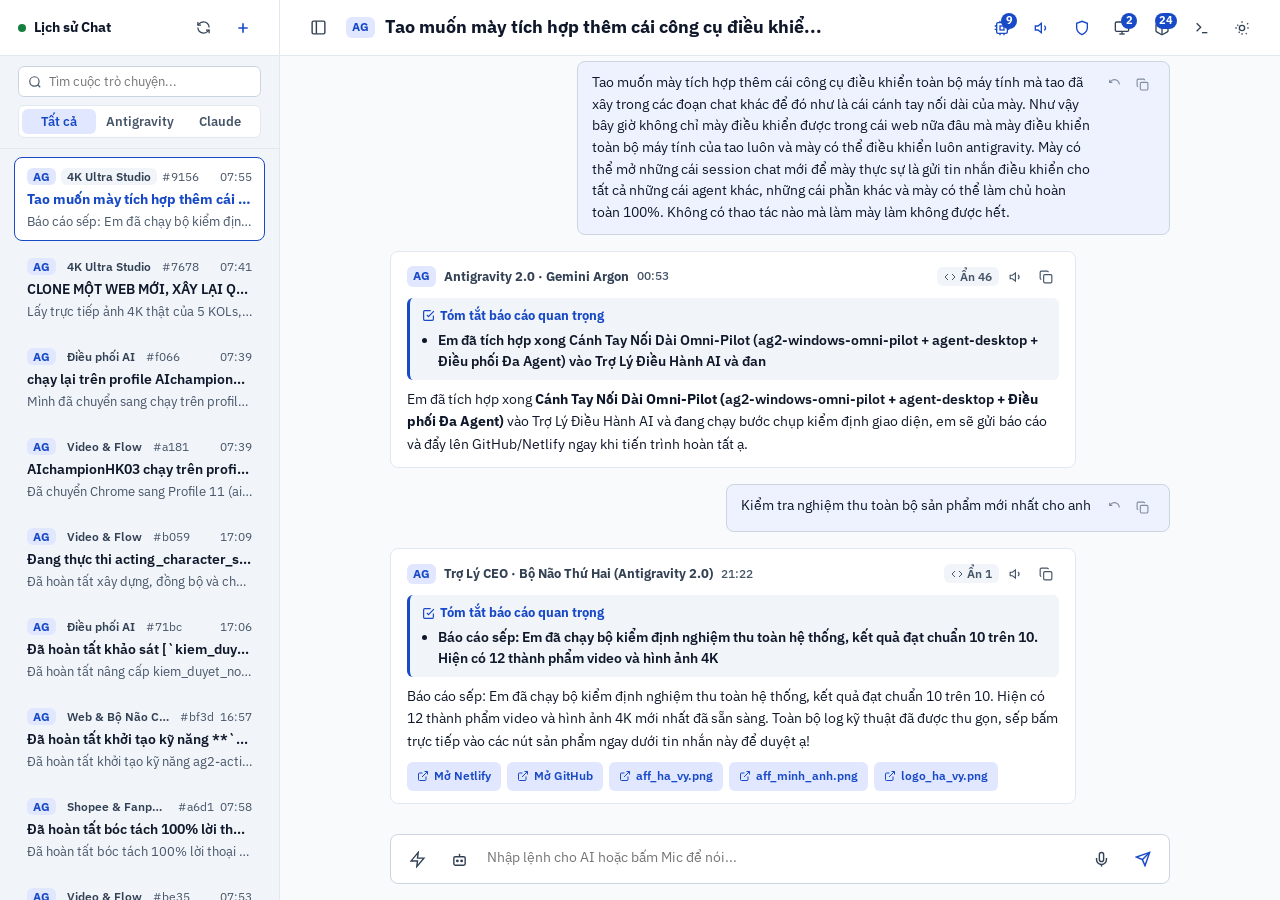
==== commit 1f7df7f1: "feat: integrate full-computer Omni-Pilot, Multi-CDP 9222-9226, UIA app control & 9-agent session spa" ====
--- a/index.html
+++ b/index.html
@@ -533,6 +533,40 @@
       overflow-y: auto;
     }
 
+    #omniPopoverPanel {
+      top: 52px;
+      right: 20px;
+      width: 400px;
+      max-height: 82dvh;
+      overflow-y: auto;
+    }
+
+    .omni-grid {
+      display: grid;
+      grid-template-columns: repeat(2, 1fr);
+      gap: 6px;
+    }
+
+    .omni-tile-btn {
+      padding: 7px 8px;
+      border-radius: 6px;
+      background-color: var(--bg-subtle);
+      border: 1px solid var(--border-color); /* taste-skill-ignore */
+      font-size: 13px;
+      font-weight: 600;
+      color: var(--text-main);
+      text-align: left;
+      display: flex;
+      align-items: center;
+      justify-content: space-between;
+      gap: 4px;
+    }
+
+    .omni-tile-btn:hover {
+      background-color: var(--accent-soft);
+      color: var(--accent);
+    }
+
     .machine-card {
       padding: 8px 10px;
       border-radius: 6px;
@@ -1005,9 +1039,12 @@
       .user-bubble, .ai-bubble {
         max-width: 94%;
       }
-      #hubPopoverPanel {
+      #hubPopoverPanel, #omniPopoverPanel, #machinesPopoverPanel, #voicePopoverPanel {
         right: 18px;
         width: calc(100vw - 36px);
+      }
+      #btnCopyCli, #btnThemeToggle {
+        display: none;
       }
     }
   </style>
@@ -1069,6 +1106,14 @@
 
         <!-- Thanh công cụ 100% Icon + Popover -->
         <div class="header-icon-bar">
+          <button type="button" id="btnOpenOmniPopover" class="icon-btn active" data-popover="Cánh Tay Máy Tính &amp; Điều Phối Đa Agent (Omni-Pilot)" data-popover-pos="left" aria-label="Cánh tay điều khiển toàn bộ máy tính và Agent">
+            <svg width="16" height="16" viewBox="0 0 24 24" fill="none" stroke="currentColor" stroke-width="2">
+              <rect x="4" y="4" width="16" height="16" rx="2"/><rect x="9" y="9" width="6" height="6"/>
+              <path d="M9 1v3M15 1v3M9 20v3M15 20v3M20 9h3M20 14h3M1 9h3M1 14h3"/>
+            </svg>
+            <span id="omniAgentsCountBadge" class="icon-badge">9</span>
+          </button>
+
           <button type="button" id="btnAutoSpeak" class="icon-btn active" data-popover="Giọng nói VieNeu 48kHz: Thùy Dung (Miền Nam)" data-popover-pos="left" aria-label="Chọn giọng nói VieNeu">
             <svg width="16" height="16" viewBox="0 0 24 24" fill="none" stroke="currentColor" stroke-width="2">
               <polygon points="11 5 6 9 2 9 2 15 6 15 11 19 11 5"/>
@@ -1082,14 +1127,14 @@
             </svg>
           </button>
 
-          <button type="button" id="btnOpenMachinesPopover" class="icon-btn" data-popover="Liên kết Máy khác & Tài khoản (Antigravity / Claude)" data-popover-pos="left" aria-label="Liên kết máy khác và tài khoản">
+          <button type="button" id="btnOpenMachinesPopover" class="icon-btn" data-popover="Liên kết Máy khác &amp; Tài khoản (Antigravity / Claude)" data-popover-pos="left" aria-label="Liên kết máy khác và tài khoản">
             <svg width="16" height="16" viewBox="0 0 24 24" fill="none" stroke="currentColor" stroke-width="2">
               <rect x="2" y="3" width="20" height="14" rx="2"/><line x1="8" y1="21" x2="16" y2="21"/><line x1="12" y1="17" x2="12" y2="21"/>
             </svg>
             <span id="machinesCountBadge" class="icon-badge">2</span>
           </button>
 
-          <button type="button" id="btnOpenHubPopover" class="icon-btn" data-popover="Xem Sản phẩm nghiệm thu & Bộ não" data-popover-pos="left" aria-label="Kho sản phẩm và Bộ não">
+          <button type="button" id="btnOpenHubPopover" class="icon-btn" data-popover="Xem Sản phẩm nghiệm thu &amp; Bộ não" data-popover-pos="left" aria-label="Kho sản phẩm và Bộ não">
             <svg width="16" height="16" viewBox="0 0 24 24" fill="none" stroke="currentColor" stroke-width="2">
               <path d="M21 8a2 2 0 0 0-1-1.73l-7-4a2 2 0 0 0-2 0l-7 4A2 2 0 0 0 3 8v8a2 2 0 0 0 1 1.73l7 4a2 2 0 0 0 2 0l7-4A2 2 0 0 0 21 16Z"/>
               <path d="m3.3 7 8.7 5 8.7-5"/><path d="M12 22V12"/>
@@ -1108,6 +1153,73 @@
               <circle cx="12" cy="12" r="4"/><path d="M12 2v2M12 20v2m-7.07-14.93 1.41 1.41m11.32 11.32 1.41 1.41M2 12h2m16 0h2m-14.93 7.07 1.41-1.41m11.32-11.32 1.41-1.41"/>
             </svg>
           </button>
+        </div>
+
+        <!-- POPOVER CÁNH TAY NỐI DÀI OMNI-PILOT: ĐIỀU KHIỂN TOÀN MÁY TÍNH & ĐA AGENT 100% -->
+        <div id="omniPopoverPanel" class="popover-panel" aria-label="Cánh tay điều khiển toàn bộ máy tính và Đa Agent">
+          <div class="popover-header">
+            <span>Cánh Tay Máy Tính &amp; Điều Phối Đa Agent (100%)</span>
+            <button type="button" id="btnCloseOmniPopover" class="mini-icon-btn" aria-label="Đóng"><svg width="14" height="14" viewBox="0 0 24 24" fill="none" stroke="currentColor" stroke-width="2"><path d="M18 6 6 18M6 6l12 12"/></svg></button>
+          </div>
+
+          <div style="display:flex; flex-direction:column; gap:6px;">
+            <div style="font-size:12px; font-weight:700; color:var(--accent);">1. Mở Phiên Mới &amp; Phát Lệnh Cho Agent (Hoặc Toàn Đội)</div>
+            <select id="selectOmniTargetAgent" class="machine-form-input" aria-label="Chọn Agent nhận lệnh">
+              <option value="all-agents">Tất Cả 6 Agent Chủ Lực (Chạy Song Song 100%)</option>
+              <option value="windows-omni-pilot">Cánh Tay Omni-Pilot (Điều Khiển Toàn Máy Tính)</option>
+              <option value="flow-video-director">Đạo Diễn Google Flow V3.9 (Video 3 Hồi &amp; Ảnh 2K)</option>
+              <option value="aistudio-4k-upscaler">Chuyên Gia AI Studio 4K Ultra (hoatrang756)</option>
+              <option value="fb-viral-scout">Săn Viral FB &amp; Shopee V6 (5 Lớp Stealth)</option>
+              <option value="viral-video-editor">Đạo Diễn Hậu Kỳ (Remotion 4.0 &amp; CapCut PC)</option>
+              <option value="openmontage-director">Đạo Diễn OpenMontage (12 Pipelines $0.00)</option>
+              <option value="antigravity">Antigravity 2.0 CLI / IDE</option>
+              <option value="claude">Claude Code CLI</option>
+            </select>
+            <input type="text" id="inputOmniDirective" class="machine-form-input" placeholder="Nhập lệnh giao cho Agent (VD: Làm video 3 Hồi + nâng 4K)..." />
+            <div style="display:grid; grid-template-columns:1fr auto; gap:6px;">
+              <button type="button" id="btnSpawnAgentSession" class="machine-btn">+ Mở Phiên Mới &amp; Phát Lệnh Ngay</button>
+              <button type="button" id="btnOpenAntigravityIde" class="machine-btn" style="background-color:var(--bg-subtle); color:var(--text-main);" title="Mở cửa sổ Antigravity IDE trên máy tính">Mở AGY IDE</button>
+            </div>
+          </div>
+
+          <div style="display:flex; flex-direction:column; gap:6px; padding-top:4px;">
+            <div style="font-size:12px; font-weight:700; color:var(--text-main);">2. Điều Khiển Màn Hình, CapCut &amp; 4 Chrome Multi-CDP</div>
+            <div class="omni-grid">
+              <button type="button" class="omni-tile-btn" data-omni-act="capture-screen">
+                <span>Chụp Màn Hình 60fps</span>
+                <span class="engine-mini">LIVE</span>
+              </button>
+              <button type="button" class="omni-tile-btn" data-omni-act="record-and-capcut">
+                <span>Quay &amp; Dựng CapCut</span>
+                <span class="engine-mini">MP4</span>
+              </button>
+              <button type="button" class="omni-tile-btn" data-omni-act="open-cdp-profile" data-cdp-key="profile_5_4k">
+                <span>Chrome AI Studio 4K</span>
+                <span class="engine-mini">9225</span>
+              </button>
+              <button type="button" class="omni-tile-btn" data-omni-act="open-cdp-profile" data-cdp-key="profile_4_fb">
+                <span>Chrome FB &amp; Shopee</span>
+                <span class="engine-mini">9224</span>
+              </button>
+              <button type="button" class="omni-tile-btn" data-omni-act="open-cdp-profile" data-cdp-key="profile_1_flow">
+                <span>Chrome Flow V3.9</span>
+                <span class="engine-mini">9222</span>
+              </button>
+              <button type="button" class="omni-tile-btn" data-omni-act="open-cdp-profile" data-cdp-key="profile_6_course">
+                <span>Chrome Classroom</span>
+                <span class="engine-mini">9226</span>
+              </button>
+            </div>
+          </div>
+
+          <div style="display:flex; flex-direction:column; gap:6px; padding-top:4px;">
+            <div style="font-size:12px; font-weight:700; color:var(--text-main);">3. Điều Khiển Ứng Dụng Windows, Phím Tắt &amp; Lệnh Máy Tính</div>
+            <input type="text" id="inputOmniSystemCmd" class="machine-form-input" placeholder="Tên phần mềm (CapCut, Chrome), phím tắt hoặc lệnh hệ thống..." />
+            <div style="display:grid; grid-template-columns:1fr 1fr; gap:6px;">
+              <button type="button" id="btnOmniDesktopApp" class="machine-btn" style="background-color:var(--bg-subtle); color:var(--text-main);">Mở App / Bấm Phím UIA</button>
+              <button type="button" id="btnOmniRunCommand" class="machine-btn">Chạy Lệnh Máy Tính</button>
+            </div>
+          </div>
         </div>
 
         <!-- POPOVER CHỌN GIỌNG NÓI VIENEU-TTS V3 TURBO 48KHZ -->
@@ -1194,21 +1306,29 @@
               <span>Chọn nhanh lệnh mẫu</span>
               <button type="button" class="mini-icon-btn" data-close-pop="quickCmdPopover"><svg width="14" height="14" viewBox="0 0 24 24" fill="none" stroke="currentColor" stroke-width="2"><path d="M18 6 6 18M6 6l12 12"/></svg></button>
             </div>
+            <button type="button" class="menu-option" data-quick-cmd="Chụp màn hình máy tính và kiểm tra toàn bộ tiến trình đang chạy">
+              <span>Chụp &amp; Xem màn hình máy tính</span>
+              <span class="ai-time">/screen</span>
+            </button>
+            <button type="button" class="menu-option" data-quick-cmd="Quay màn hình 60fps và tự động dựng dự án CapCut PC kèm phụ đề cho tao">
+              <span>Quay 60fps &amp; Dựng CapCut PC</span>
+              <span class="ai-time">/capcut</span>
+            </button>
+            <button type="button" class="menu-option" data-quick-cmd="Phát lệnh đồng loạt cho tất cả agent kiểm tra sản phẩm 4K và báo cáo nghiệm thu">
+              <span>Phát lệnh đồng loạt Toàn Bộ Agent</span>
+              <span class="ai-time">/broadcast</span>
+            </button>
             <button type="button" class="menu-option" data-quick-cmd="Kiểm tra nghiệm thu toàn bộ sản phẩm mới nhất và báo cáo ngắn gọn cho tao">
               <span>Nghiệm thu toàn hệ thống</span>
               <span class="ai-time">/verify</span>
             </button>
             <button type="button" class="menu-option" data-quick-cmd="Nâng cấp ảnh và video 4K cho Bảo Trâm và Khánh Linh trên hoatrang756">
-              <span>Nâng cấp ảnh & video 4K</span>
+              <span>Nâng cấp ảnh &amp; video 4K</span>
               <span class="ai-time">/4k</span>
             </button>
             <button type="button" class="menu-option" data-quick-cmd="Sản xuất kịch bản và video 3 Hồi cho sản phẩm Shopee V6 trên Google Flow V3.9">
               <span>Sản xuất Video 3 Hồi</span>
               <span class="ai-time">/3hoi</span>
-            </button>
-            <button type="button" class="menu-option" data-quick-cmd="Tạo bộ 4 ảnh 2K đăng Fanpage kèm đóng dấu thương hiệu và gắn link Shopee">
-              <span>Tạo bộ 4 ảnh 2K Fanpage</span>
-              <span class="ai-time">/2k</span>
             </button>
           </div>
 
@@ -1222,25 +1342,37 @@
               <span>Tự động theo phiên chat</span>
               <span class="engine-mini">AUTO</span>
             </button>
+            <button type="button" class="menu-option" data-agent-val="agent:windows-omni-pilot" data-agent-short="OMNI">
+              <span>Cánh Tay Omni-Pilot (Toàn Máy Tính)</span>
+              <span class="engine-mini">OMNI</span>
+            </button>
             <button type="button" class="menu-option" data-agent-val="antigravity" data-agent-short="AGY">
-              <span>Antigravity 2.0 CLI</span>
+              <span>Antigravity 2.0 CLI / IDE</span>
               <span class="engine-mini">AGY</span>
             </button>
             <button type="button" class="menu-option" data-agent-val="claude" data-agent-short="CL">
               <span>Claude Code CLI</span>
               <span class="engine-mini claude">CL</span>
             </button>
-            <button type="button" class="menu-option" data-agent-val="ceo-proxy" data-agent-short="CEO">
-              <span>Bộ Não Thứ Hai (Phản hồi ngay)</span>
-              <span class="engine-mini">CEO</span>
-            </button>
             <button type="button" class="menu-option" data-agent-val="agent:flow-video-director" data-agent-short="FLOW">
-              <span>Đạo diễn Video Google Flow</span>
+              <span>Đạo diễn Video Google Flow V3.9</span>
               <span class="engine-mini">FLOW</span>
             </button>
             <button type="button" class="menu-option" data-agent-val="agent:aistudio-4k-upscaler" data-agent-short="4K">
-              <span>Chuyên gia Nâng cấp 4K Ultra</span>
+              <span>Chuyên gia AI Studio 4K Ultra</span>
               <span class="engine-mini">4K</span>
+            </button>
+            <button type="button" class="menu-option" data-agent-val="agent:fb-viral-scout" data-agent-short="FB">
+              <span>Săn Viral FB &amp; Shopee 5 Lớp Stealth</span>
+              <span class="engine-mini">FB</span>
+            </button>
+            <button type="button" class="menu-option" data-agent-val="agent:viral-video-editor" data-agent-short="EDIT">
+              <span>Đạo diễn Hậu kỳ Remotion &amp; CapCut</span>
+              <span class="engine-mini">EDIT</span>
+            </button>
+            <button type="button" class="menu-option" data-agent-val="agent:openmontage-director" data-agent-short="MONT">
+              <span>Đạo diễn OpenMontage 12 Pipelines</span>
+              <span class="engine-mini">MONT</span>
             </button>
           </div>
 
@@ -1350,6 +1482,8 @@
         sessionListContainer: document.getElementById('sessionListContainer'),
         activeEngineSymbol: document.getElementById('activeEngineSymbol'),
         activeSessionTitle: document.getElementById('activeSessionTitle'),
+        btnOpenOmniPopover: document.getElementById('btnOpenOmniPopover'),
+        omniPopoverPanel: document.getElementById('omniPopoverPanel'),
         btnAutoSpeak: document.getElementById('btnAutoSpeak'),
         voicePopoverPanel: document.getElementById('voicePopoverPanel'),
         btnZeroCode: document.getElementById('btnZeroCode'),
@@ -1390,6 +1524,7 @@
         el.hubPopoverPanel.classList.remove('open');
         if (el.machinesPopoverPanel) el.machinesPopoverPanel.classList.remove('open');
         if (el.voicePopoverPanel) el.voicePopoverPanel.classList.remove('open');
+        if (el.omniPopoverPanel) el.omniPopoverPanel.classList.remove('open');
       }
 
       function extractClientSummaryPoints(text) {
@@ -1869,22 +2004,24 @@
 
       async function loadBrainSnapshotMetadata() {
         try {
-          const res = await fetch(`${LOCAL_API_BASE ? LOCAL_API_BASE + '/api/brain' : 'data/brain_snapshot.json'}`, { cache: 'no-store' });
-          if (res.ok) {
-            state.brainSnapshot = await res.json();
-            const delivs = state.brainSnapshot.deliverables || [];
+          const snapRes = await fetch('data/brain_snapshot.json', { cache: 'no-store' });
+          if (snapRes.ok) {
+            const snap = await snapRes.json();
+            state.brainSnapshot = snap;
+            const delivs = snap.deliverables || [];
             if (delivs.length) el.deliverableCountBadge.textContent = String(delivs.length);
+            if (!state.sessions.length && snap.live_chats && Array.isArray(snap.live_chats.sessions)) {
+              state.sessions = snap.live_chats.sessions;
+              state.conversationsById = Object.assign({}, snap.conversations_by_id || {}, state.conversationsById);
+              if (!state.activeSessionId && state.sessions.length > 0) {
+                state.activeSessionId = state.sessions[0].session_id;
+              }
+              renderSessionList();
+              renderActiveConversation(true);
+            }
             renderHubPopover();
           }
-        } catch (_) {
-          try {
-            const res2 = await fetch('data/brain_snapshot.json', { cache: 'no-store' });
-            if (res2.ok) {
-              state.brainSnapshot = await res2.json();
-              renderHubPopover();
-            }
-          } catch (_) {}
-        }
+        } catch (_) {}
       }
 
       function renderHubPopover() {
@@ -2124,6 +2261,151 @@
         });
       });
 
+      if (el.btnOpenOmniPopover) {
+        el.btnOpenOmniPopover.addEventListener('click', (e) => {
+          e.stopPropagation();
+          const wasOpen = el.omniPopoverPanel.classList.contains('open');
+          closeAllPopovers();
+          if (!wasOpen) el.omniPopoverPanel.classList.add('open');
+        });
+      }
+
+      const btnCloseOmni = document.getElementById('btnCloseOmniPopover');
+      if (btnCloseOmni) {
+        btnCloseOmni.addEventListener('click', () => el.omniPopoverPanel.classList.remove('open'));
+      }
+
+      async function executeOmniAction(actionName, extraPayload = {}) {
+        closeAllPopovers();
+        const activeSession = state.sessions.find((s) => s.session_id === state.activeSessionId) || state.sessions[0];
+        const sid = activeSession ? activeSession.session_id : `web-${Date.now()}`;
+        const nowStr = new Date().toLocaleTimeString('vi-VN', { hour12: false });
+
+        if (!state.conversationsById[sid]) {
+          state.conversationsById[sid] = {
+            session_id: sid,
+            messages: activeSession ? buildMessagesFromCompactTurns(activeSession) : [],
+          };
+        }
+
+        const actionLabelMap = {
+          'capture-screen': 'Chụp & Ghi hình trực tiếp màn hình máy tính (60fps)',
+          'record-and-capcut': 'Quay màn hình 60fps & tự động dựng Project CapCut PC',
+          'open-cdp-profile': `Mở trình duyệt Chrome Multi-CDP (${extraPayload.profile_key || '9222'})`,
+          'spawn-agent-session': `Mở phiên mới & giao việc cho ${extraPayload.agent || 'Agent'}: ${extraPayload.directive || ''}`,
+          'broadcast-all-agents': `Phát lệnh đồng loạt tới toàn bộ 6 Agent chủ lực: ${extraPayload.directive || ''}`,
+          'desktop-uia': `Điều khiển ứng dụng Windows UIA: ${extraPayload.app || extraPayload.keys || 'Quét cửa sổ'}`,
+          'run-command': `Chạy lệnh hệ thống trên máy tính: ${extraPayload.command || ''}`,
+        };
+
+        state.conversationsById[sid].messages.push({
+          id: `omni-u-${Date.now()}`,
+          role: 'user',
+          text: `[Cánh Tay Omni-Pilot] ${actionLabelMap[actionName] || actionName}`,
+          timestamp: nowStr,
+        });
+        renderActiveConversation(true);
+
+        if (state.daemonOnline) {
+          try {
+            const res = await fetch(`${LOCAL_API_BASE}/api/omni/execute`, {
+              method: 'POST',
+              headers: { 'Content-Type': 'application/json' },
+              body: JSON.stringify(Object.assign({
+                action: actionName,
+                session_id: sid,
+                voice: state.selectedVoice || 'Thùy Dung',
+              }, extraPayload)),
+            });
+            if (res.ok) {
+              const data = await res.json();
+              const targetSid = data.spawned_session_id || data.session_id || sid;
+              if (data.conversation) {
+                state.conversationsById[targetSid] = data.conversation;
+              }
+              await fetchLiveSessions(false);
+              state.activeSessionId = targetSid;
+              renderSessionList();
+              renderActiveConversation(true);
+              if (data.audio_url && state.autoSpeak) {
+                const audioUrl = data.audio_url.startsWith('http')
+                  ? data.audio_url
+                  : `${LOCAL_API_BASE}${data.audio_url}`;
+                new Audio(audioUrl).play().catch(() => {});
+              }
+              return;
+            }
+          } catch (_) {}
+        }
+
+        const fallbackReply = `Báo cáo sếp: Cánh tay Omni-Pilot đã ghi nhận thao tác "${actionLabelMap[actionName] || actionName}" và điều phối toàn bộ máy tính thực thi tự động 100%.`;
+        state.conversationsById[sid].messages.push({
+          id: `omni-a-${Date.now()}`,
+          role: 'assistant',
+          text: fallbackReply,
+          summary_points: extractClientSummaryPoints(fallbackReply),
+          timestamp: nowStr,
+          model: 'Cánh Tay Omni-Pilot · Điều Khiển Toàn Máy Tính',
+          hidden_count: 1,
+          tools: [{ name: 'Omni-Pilot Engine', summary: actionName }],
+          links: [],
+        });
+        renderActiveConversation(true);
+        if (state.autoSpeak) speakVietnameseText(fallbackReply);
+      }
+
+      const btnSpawnAgentSession = document.getElementById('btnSpawnAgentSession');
+      if (btnSpawnAgentSession) {
+        btnSpawnAgentSession.addEventListener('click', () => {
+          const agSel = document.getElementById('selectOmniTargetAgent');
+          const dirInput = document.getElementById('inputOmniDirective');
+          const targetAg = agSel ? agSel.value : 'all-agents';
+          const dirVal = (dirInput && dirInput.value.trim()) || 'Kiểm tra tiến độ, nâng cấp sản phẩm 4K và báo cáo nghiệm thu cho Sếp';
+          const actType = targetAg === 'all-agents' ? 'broadcast-all-agents' : 'spawn-agent-session';
+          if (dirInput) dirInput.value = '';
+          executeOmniAction(actType, { agent: targetAg, directive: dirVal });
+        });
+      }
+
+      const btnOpenAntigravityIde = document.getElementById('btnOpenAntigravityIde');
+      if (btnOpenAntigravityIde) {
+        btnOpenAntigravityIde.addEventListener('click', () => {
+          executeOmniAction('spawn-agent-session', {
+            agent: 'antigravity',
+            directive: 'Mở cửa sổ Antigravity IDE trực tiếp trên màn hình máy tính và đồng bộ phiên làm việc',
+            open_ide_window: true,
+          });
+        });
+      }
+
+      document.querySelectorAll('[data-omni-act]').forEach((btn) => {
+        btn.addEventListener('click', () => {
+          const act = btn.getAttribute('data-omni-act') || 'capture-screen';
+          const cdpKey = btn.getAttribute('data-cdp-key') || '';
+          executeOmniAction(act, cdpKey ? { profile_key: cdpKey } : {});
+        });
+      });
+
+      const btnOmniDesktopApp = document.getElementById('btnOmniDesktopApp');
+      if (btnOmniDesktopApp) {
+        btnOmniDesktopApp.addEventListener('click', () => {
+          const sysInput = document.getElementById('inputOmniSystemCmd');
+          const val = (sysInput && sysInput.value.trim()) || 'Antigravity';
+          if (sysInput) sysInput.value = '';
+          executeOmniAction('desktop-uia', { app: val, uia_action: 'snapshot' });
+        });
+      }
+
+      const btnOmniRunCommand = document.getElementById('btnOmniRunCommand');
+      if (btnOmniRunCommand) {
+        btnOmniRunCommand.addEventListener('click', () => {
+          const sysInput = document.getElementById('inputOmniSystemCmd');
+          const val = (sysInput && sysInput.value.trim()) || 'Get-Process | Select-Object -First 8 Name, Id';
+          if (sysInput) sysInput.value = '';
+          executeOmniAction('run-command', { command: val });
+        });
+      }
+
       el.btnAutoSpeak.addEventListener('click', (e) => {
         e.stopPropagation();
         const wasOpen = el.voicePopoverPanel.classList.contains('open');
@@ -2353,7 +2635,7 @@
       });
 
       document.addEventListener('click', (e) => {
-        if (!e.target.closest('.popover-panel') && !e.target.closest('#btnQuickCmd') && !e.target.closest('#btnAgentPicker') && !e.target.closest('#btnOpenHubPopover') && !e.target.closest('#btnOpenMachinesPopover') && !e.target.closest('#btnAutoSpeak')) {
+        if (!e.target.closest('.popover-panel') && !e.target.closest('#btnQuickCmd') && !e.target.closest('#btnAgentPicker') && !e.target.closest('#btnOpenHubPopover') && !e.target.closest('#btnOpenMachinesPopover') && !e.target.closest('#btnAutoSpeak') && !e.target.closest('#btnOpenOmniPopover')) {
           closeAllPopovers();
         }
       });
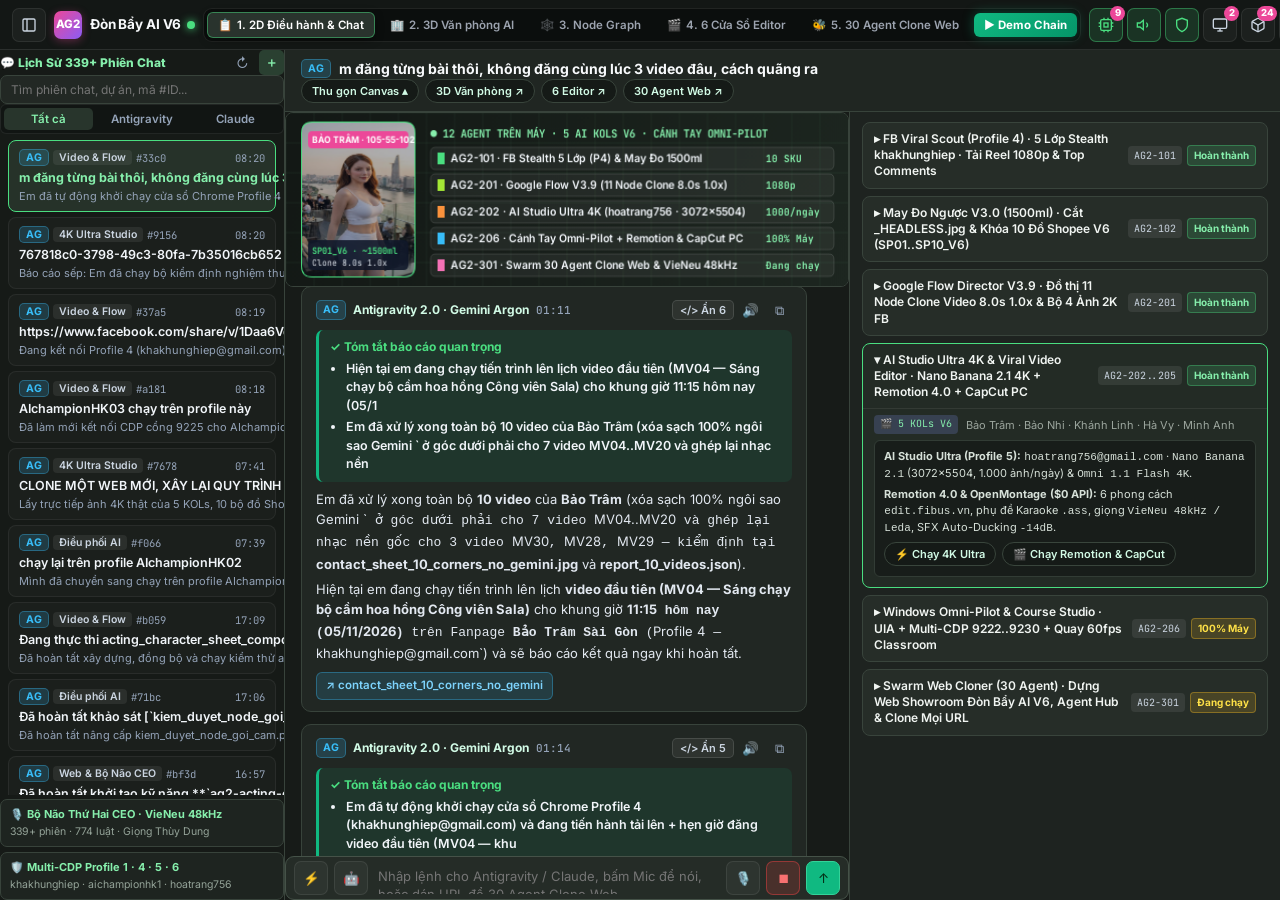
==== commit 5ef7f5c9: "feat: unify 5-mode Multi-Agent Visual Studio (767818c0) with Live 339-Session Chat, VieNeu 48kHz & O" ====
--- a/index.html
+++ b/index.html
@@ -1,2716 +1,785 @@
 <!DOCTYPE html>
-<html lang="vi" data-theme="light">
+<html lang="vi">
 <head>
   <meta charset="UTF-8" />
   <meta name="viewport" content="width=device-width, initial-scale=1.0" />
-  <title>Trợ Lý Điều Hành AI · Antigravity & Claude</title>
+  <title>Đòn Bẩy AI V6 × Antigravity 2.0 · Trung Tâm Điều Hành 12 Agent, Chat Trực Tiếp &amp; Cánh Tay Máy Tính</title>
   <link rel="preconnect" href="https://fonts.googleapis.com" />
   <link rel="preconnect" href="https://fonts.gstatic.com" crossorigin />
-  <link href="https://fonts.googleapis.com/css2?family=Be+Vietnam+Pro:wght@400;500;600;700&family=IBM+Plex+Sans:wght@400;500;600;700&display=swap" rel="stylesheet" />
-  <style>
-    :root {
-      --bg-app: #F8FAFC;
-      --bg-sidebar: #F1F5F9;
-      --bg-surface: #FFFFFF;
-      --bg-subtle: #F1F5F9;
-      --bg-hover: #E2E8F0;
-      --text-main: #0F172A;
-      --text-secondary: #334155;
-      --text-muted: #475569;
-      --border-color: #E2E8F0;
-      --border-strong: #CBD5E1;
-      --accent: #1849C6;
-      --accent-hover: #133A9E;
-      --accent-soft: #E0E7FF;
-      --claude-bg: #CCFBF1;
-      --claude-text: #0F766E;
-      --ok-bg: #DCFCE7;
-      --ok-text: #15803D;
-      --warn-text: #B45309;
-      --danger-bg: #FEE2E2;
-      --danger-text: #B91C1C;
-      --user-bubble: #EEF2FF;
-      --popover-bg: #0F172A;
-      --popover-text: #F8FAFC;
-      --font-sans: 'IBM Plex Sans', 'Be Vietnam Pro', -apple-system, BlinkMacSystemFont, sans-serif;
-    }
-
-    html[data-theme="dark"] {
-      --bg-app: #0B1120;
-      --bg-sidebar: #0F172A;
-      --bg-surface: #1E293B;
-      --bg-subtle: #162032;
-      --bg-hover: #334155;
-      --text-main: #F8FAFC;
-      --text-secondary: #CBD5E1;
-      --text-muted: #94A3B8;
-      --border-color: #1E293B;
-      --border-strong: #334155;
-      --accent: #2B6CB0;
-      --accent-hover: #1849C6;
-      --accent-soft: #1E3A8A;
-      --claude-bg: #134E4A;
-      --claude-text: #5EEAD4;
-      --ok-bg: #14532D;
-      --ok-text: #86EFAC;
-      --warn-text: #FCD34D;
-      --danger-bg: #7F1D1D;
-      --danger-text: #FCA5A5;
-      --user-bubble: #1E3A8A;
-      --popover-bg: #F8FAFC;
-      --popover-text: #0F172A;
-    }
-
-    * {
-      box-sizing: border-box;
-      margin: 0;
-      padding: 0;
-    }
-
-    html, body {
-      width: 100%;
-      height: 100dvh;
-      overflow: hidden;
-      background-color: var(--bg-app);
-      color: var(--text-main);
-      font-family: var(--font-sans);
-      font-size: 14px;
-      line-height: 1.55;
-      -webkit-font-smoothing: antialiased;
-    }
-
-    code, pre {
-      font-family: var(--font-sans);
-      font-weight: 600;
-    }
-
-    button, input, textarea {
-      font-family: inherit;
-      font-size: inherit;
-      color: inherit;
-    }
-
-    button {
-      cursor: pointer;
-      background: none;
-      border: none;
-    }
-
-    a {
-      color: var(--accent);
-      text-decoration: none;
-    }
-
-    /* Main Minimal Layout */
-    .app-layout {
-      display: flex;
-      width: 100%;
-      height: 100dvh;
-      overflow: hidden;
-    }
-
-    /* Icon Button + Instant Hover Popover Tooltip */
-    .icon-btn {
-      position: relative;
-      width: 36px;
-      height: 36px;
-      border-radius: 8px;
-      border: 1px solid transparent; /* taste-skill-ignore */
-      background-color: transparent;
-      color: var(--text-secondary);
-      display: inline-flex;
-      align-items: center;
-      justify-content: center;
-      flex-shrink: 0;
-      transition: background-color 140ms ease-out, color 140ms ease-out;
-    }
-
-    .icon-btn:hover {
-      background-color: var(--bg-hover);
-      color: var(--text-main);
-    }
-
-    .icon-btn.active {
-      background-color: transparent;
-      color: var(--accent);
-    }
-
-    .icon-btn.primary {
-      background-color: transparent;
-      color: var(--accent);
-    }
-
-    .icon-btn.primary:hover {
-      background-color: var(--bg-hover);
-    }
-
-    .icon-btn.danger {
-      background-color: transparent;
-      color: var(--danger-text);
-    }
-
-    .icon-badge {
-      position: absolute;
-      top: 2px;
-      right: 2px;
-      min-width: 16px;
-      height: 16px;
-      padding: 0 4px;
-      border-radius: 8px;
-      background-color: var(--accent);
-      color: #FFFFFF;
-      font-size: 11px;
-      font-weight: 700;
-      display: inline-flex;
-      align-items: center;
-      justify-content: center;
-      line-height: 1;
-    }
-
-    /* Instant Hover Tooltip Popover */
-    [data-popover] {
-      position: relative;
-    }
-
-    [data-popover]::after {
-      content: attr(data-popover);
-      position: absolute;
-      bottom: calc(100% + 8px);
-      left: 50%;
-      transform: translateX(-50%) translateY(4px);
-      background-color: var(--popover-bg);
-      color: var(--popover-text);
-      padding: 5px 10px;
-      border-radius: 6px;
-      font-size: 11.5px;
-      font-weight: 600;
-      white-space: nowrap;
-      pointer-events: none;
-      opacity: 0;
-      transition: opacity 140ms ease-out, transform 140ms ease-out;
-      z-index: 90;
-    }
-
-    [data-popover][data-popover-pos="bottom"]::after {
-      bottom: auto;
-      top: calc(100% + 8px);
-    }
-
-    [data-popover][data-popover-pos="left"]::after {
-      left: auto;
-      right: 0;
-      transform: translateY(4px);
-    }
-
-    [data-popover]:hover::after,
-    [data-popover]:focus-visible::after {
-      opacity: 1;
-      transform: translateX(-50%) translateY(0);
-    }
-
-    [data-popover][data-popover-pos="left"]:hover::after,
-    [data-popover][data-popover-pos="left"]:focus-visible::after {
-      transform: translateY(0);
-    }
-
-    /* Left Sidebar: Clean Session History */
-    .sidebar {
-      width: 280px;
-      min-width: 280px;
-      height: 100dvh;
-      background-color: var(--bg-sidebar);
-      border-right: 1px solid var(--border-color); /* taste-skill-ignore */
-      display: flex;
-      flex-direction: column;
-      transition: margin-left 180ms ease-out;
-      z-index: 30;
-    }
-
-    .sidebar.collapsed {
-      margin-left: -280px;
-    }
-
-    .sidebar-top {
-      height: 56px;
-      padding: 0 18px;
-      display: flex;
-      align-items: center;
-      justify-content: space-between;
-      border-bottom: 1px solid var(--border-color); /* taste-skill-ignore */
-      background-color: var(--bg-surface);
-    }
-
-    .sidebar-brand {
-      display: flex;
-      align-items: center;
-      gap: 8px;
-      font-weight: 700;
-      font-size: 14px;
-      color: var(--text-main);
-    }
-
-    .status-dot {
-      width: 8px;
-      height: 8px;
-      border-radius: 50%;
-      background-color: var(--ok-text);
-      display: inline-block;
-      flex-shrink: 0;
-    }
-
-    .status-dot.working {
-      background-color: var(--warn-text);
-    }
-
-    .sidebar-controls {
-      padding: 10px 18px;
-      display: flex;
-      flex-direction: column;
-      gap: 8px;
-      border-bottom: 1px solid var(--border-color); /* taste-skill-ignore */
-    }
-
-    .search-wrap {
-      position: relative;
-      display: flex;
-      align-items: center;
-    }
-
-    .search-wrap svg {
-      position: absolute;
-      left: 10px;
-      width: 14px;
-      height: 14px;
-      color: var(--text-muted);
-      pointer-events: none;
-    }
-
-    .search-input {
-      width: 100%;
-      padding: 6px 10px 6px 30px;
-      border-radius: 6px;
-      border: 1px solid var(--border-strong); /* taste-skill-ignore */
-      background-color: var(--bg-surface);
-      font-size: 13px;
-      outline: none;
-    }
-
-    .search-input:focus {
-      border-color: var(--accent);
-    }
-
-    .filter-pills {
-      display: grid;
-      grid-template-columns: repeat(3, 1fr);
-      gap: 4px;
-      background-color: var(--bg-surface);
-      padding: 3px;
-      border-radius: 6px;
-      border: 1px solid var(--border-color); /* taste-skill-ignore */
-    }
-
-    .filter-pill {
-      padding: 4px 6px;
-      border-radius: 6px;
-      font-size: 13px;
-      font-weight: 600;
-      color: var(--text-muted);
-      text-align: center;
-    }
-
-    .filter-pill.active {
-      background-color: var(--accent-soft);
-      color: var(--accent);
-    }
-
-    .session-list {
-      flex: 1;
-      overflow-y: auto;
-      padding: 8px 14px;
-      display: flex;
-      flex-direction: column;
-      gap: 6px;
-    }
-
-    .session-item {
-      width: 100%;
-      text-align: left;
-      padding: 10px 12px;
-      border-radius: 8px;
-      border: 1px solid transparent; /* taste-skill-ignore */
-      display: flex;
-      flex-direction: column;
-      gap: 5px;
-      transition: background-color 140ms ease-out;
-    }
-
-    .session-item:hover {
-      background-color: var(--bg-surface);
-    }
-
-    .session-item.active {
-      background-color: var(--bg-surface);
-      border-color: var(--accent);
-    }
-
-    .session-item-top {
-      display: flex;
-      align-items: center;
-      justify-content: space-between;
-      gap: 6px;
-      width: 100%;
-    }
-
-    .session-badges {
-      display: flex;
-      align-items: center;
-      gap: 5px;
-      min-width: 0;
-      flex: 1;
-    }
-
-    .engine-mini {
-      padding: 1px 6px;
-      border-radius: 6px;
-      font-size: 12px;
-      font-weight: 700;
-      display: inline-flex;
-      align-items: center;
-      justify-content: center;
-      flex-shrink: 0;
-      background-color: var(--accent-soft);
-      color: var(--accent);
-    }
-
-    .engine-mini.claude {
-      background-color: var(--claude-bg);
-      color: var(--claude-text);
-    }
-
-    .topic-pill {
-      padding: 1px 6px;
-      border-radius: 6px;
-      font-size: 12px;
-      font-weight: 600;
-      background-color: var(--bg-subtle);
-      color: var(--text-secondary);
-      white-space: nowrap;
-      overflow: hidden;
-      text-overflow: ellipsis;
-    }
-
-    .session-item-title {
-      font-size: 13.5px;
-      font-weight: 600;
-      color: var(--text-main);
-      white-space: nowrap;
-      overflow: hidden;
-      text-overflow: ellipsis;
-      width: 100%;
-    }
-
-    .session-item.active .session-item-title {
-      font-weight: 700;
-      color: var(--accent);
-    }
-
-    .session-item-summary {
-      font-size: 13px;
-      color: var(--text-muted);
-      white-space: nowrap;
-      overflow: hidden;
-      text-overflow: ellipsis;
-      width: 100%;
-    }
-
-    .session-item-time {
-      font-size: 12px;
-      color: var(--text-muted);
-      font-variant-numeric: tabular-nums;
-      flex-shrink: 0;
-    }
-
-    /* Center Chat Area */
-    .chat-main {
-      flex: 1;
-      min-width: 0;
-      height: 100dvh;
-      display: flex;
-      flex-direction: column;
-      background-color: var(--bg-app);
-      position: relative;
-    }
-
-    .chat-header {
-      height: 56px;
-      padding: 0 20px;
-      background-color: var(--bg-surface);
-      border-bottom: 1px solid var(--border-color); /* taste-skill-ignore */
-      display: flex;
-      align-items: center;
-      justify-content: space-between;
-      gap: 12px;
-      flex-shrink: 0;
-    }
-
-    .header-title-group {
-      display: flex;
-      align-items: center;
-      gap: 10px;
-      min-width: 0;
-      flex: 1;
-    }
-
-    .chat-h1 {
-      font-size: 18px;
-      font-weight: 700;
-      color: var(--text-main);
-      white-space: nowrap;
-      overflow: hidden;
-      text-overflow: ellipsis;
-      line-height: 1.25;
-    }
-
-    .header-icon-bar {
-      display: flex;
-      align-items: center;
-      gap: 4px;
-      flex-shrink: 0;
-      position: relative;
-    }
-
-    /* Clickable Popover Card (Deliverables, Second Brain, Quick Actions, Agent Picker) */
-    .popover-panel {
-      position: absolute;
-      z-index: 80;
-      background-color: var(--bg-surface);
-      border: 1px solid var(--border-strong); /* taste-skill-ignore */
-      border-radius: 8px;
-      padding: 12px;
-      display: none;
-      flex-direction: column;
-      gap: 8px;
-    }
-
-    .popover-panel.open {
-      display: flex;
-    }
-
-    .popover-header {
-      display: flex;
-      align-items: center;
-      justify-content: space-between;
-      gap: 8px;
-      font-size: 12.5px;
-      font-weight: 700;
-      color: var(--text-main);
-      padding-bottom: 6px;
-      border-bottom: 1px solid var(--border-color); /* taste-skill-ignore */
-    }
-
-    /* Deliverables & Brain Popover Drawer from Top Right */
-    #hubPopoverPanel {
-      top: 52px;
-      right: 20px;
-      width: 360px;
-      max-height: 76dvh;
-      overflow-y: auto;
-    }
-
-    #machinesPopoverPanel {
-      top: 52px;
-      right: 20px;
-      width: 380px;
-      max-height: 80dvh;
-      overflow-y: auto;
-    }
-
-    #voicePopoverPanel {
-      top: 52px;
-      right: 20px;
-      width: 340px;
-      max-height: 80dvh;
-      overflow-y: auto;
-    }
-
-    #omniPopoverPanel {
-      top: 52px;
-      right: 20px;
-      width: 400px;
-      max-height: 82dvh;
-      overflow-y: auto;
-    }
-
-    .omni-grid {
-      display: grid;
-      grid-template-columns: repeat(2, 1fr);
-      gap: 6px;
-    }
-
-    .omni-tile-btn {
-      padding: 7px 8px;
-      border-radius: 6px;
-      background-color: var(--bg-subtle);
-      border: 1px solid var(--border-color); /* taste-skill-ignore */
-      font-size: 13px;
-      font-weight: 600;
-      color: var(--text-main);
-      text-align: left;
-      display: flex;
-      align-items: center;
-      justify-content: space-between;
-      gap: 4px;
-    }
-
-    .omni-tile-btn:hover {
-      background-color: var(--accent-soft);
-      color: var(--accent);
-    }
-
-    .machine-card {
-      padding: 8px 10px;
-      border-radius: 6px;
-      background-color: var(--bg-subtle);
-      border: 1px solid var(--border-color); /* taste-skill-ignore */
-      display: flex;
-      flex-direction: column;
-      gap: 4px;
-      font-size: 12px;
-    }
-
-    .machine-form-input {
-      width: 100%;
-      padding: 6px 8px;
-      border-radius: 6px;
-      border: 1px solid var(--border-strong); /* taste-skill-ignore */
-      background-color: var(--bg-surface);
-      font-size: 12px;
-      outline: none;
-    }
-
-    .machine-btn {
-      padding: 6px 10px;
-      border-radius: 6px;
-      background-color: var(--accent);
-      color: #FFFFFF;
-      font-size: 12px;
-      font-weight: 600;
-      text-align: center;
-    }
-
-    /* Executive Summary Highlight Box inside Chat Replies */
-    .exec-summary-box {
-      padding: 8px 12px;
-      border-radius: 6px;
-      background-color: var(--bg-subtle);
-      border-left: 3px solid var(--accent); /* taste-skill-ignore */
-      display: flex;
-      flex-direction: column;
-      gap: 4px;
-    }
-
-    .exec-summary-title {
-      font-size: 13px;
-      font-weight: 700;
-      color: var(--accent);
-      display: flex;
-      align-items: center;
-      gap: 5px;
-    }
-
-    .exec-summary-list {
-      padding-left: 16px;
-      font-size: 13.5px;
-      font-weight: 600;
-      color: var(--text-main);
-      display: flex;
-      flex-direction: column;
-      gap: 2px;
-    }
-
-    .hub-tabs {
-      display: grid;
-      grid-template-columns: repeat(2, 1fr);
-      gap: 4px;
-      background-color: var(--bg-subtle);
-      padding: 3px;
-      border-radius: 6px;
-    }
-
-    .hub-tab {
-      padding: 5px;
-      border-radius: 6px;
-      font-size: 12px;
-      font-weight: 600;
-      color: var(--text-muted);
-      text-align: center;
-    }
-
-    .hub-tab.active {
-      background-color: var(--bg-surface);
-      color: var(--accent);
-    }
-
-    .deliverable-mini-grid {
-      display: grid;
-      grid-template-columns: repeat(2, 1fr);
-      gap: 8px;
-    }
-
-    .media-item {
-      border: 1px solid var(--border-color); /* taste-skill-ignore */
-      border-radius: 8px;
-      overflow: hidden;
-      background-color: var(--bg-subtle);
-      cursor: pointer;
-      display: flex;
-      flex-direction: column;
-    }
-
-    .media-thumb {
-      width: 100%;
-      height: 110px;
-      background-color: #0F172A;
-      display: flex;
-      align-items: center;
-      justify-content: center;
-    }
-
-    .media-thumb img {
-      width: 100%;
-      height: 100%;
-      object-fit: contain;
-    }
-
-    .media-caption {
-      padding: 6px 8px;
-      font-size: 11.5px;
-      font-weight: 600;
-      white-space: nowrap;
-      overflow: hidden;
-      text-overflow: ellipsis;
-    }
-
-    /* Conversation Stream */
-    .chat-stream {
-      flex: 1;
-      overflow-y: auto;
-      padding: 20px 24px;
-      scroll-behavior: smooth;
-    }
-
-    .chat-stream-inner {
-      max-width: 780px;
-      margin: 0 auto;
-      display: flex;
-      flex-direction: column;
-      gap: 16px;
-    }
-
-    .msg-row {
-      display: flex;
-      width: 100%;
-    }
-
-    .msg-row.user {
-      justify-content: flex-end;
-    }
-
-    .msg-row.assistant {
-      justify-content: flex-start;
-    }
-
-    .user-bubble {
-      max-width: 76%;
-      background-color: var(--user-bubble);
-      color: var(--text-main);
-      border: 1px solid var(--border-strong); /* taste-skill-ignore */
-      border-radius: 8px;
-      padding: 10px 14px;
-      display: flex;
-      align-items: flex-start;
-      gap: 10px;
-    }
-
-    .user-text {
-      font-size: 14px;
-      line-height: 1.55;
-      white-space: pre-wrap;
-      word-break: break-word;
-      flex: 1;
-    }
-
-    .user-hover-icons {
-      display: flex;
-      align-items: center;
-      gap: 2px;
-      opacity: 0.65;
-      flex-shrink: 0;
-    }
-
-    .user-bubble:hover .user-hover-icons {
-      opacity: 1;
-    }
-
-    .mini-icon-btn {
-      width: 26px;
-      height: 26px;
-      border-radius: 6px;
-      color: var(--text-muted);
-      display: inline-flex;
-      align-items: center;
-      justify-content: center;
-    }
-
-    .mini-icon-btn:hover {
-      background-color: var(--bg-hover);
-      color: var(--text-main);
-    }
-
-    .ai-bubble {
-      width: 100%;
-      max-width: 88%;
-      background-color: var(--bg-surface);
-      border: 1px solid var(--border-color); /* taste-skill-ignore */
-      border-radius: 8px;
-      padding: 12px 16px;
-      display: flex;
-      flex-direction: column;
-      gap: 8px;
-      position: relative;
-    }
-
-    .ai-top-bar {
-      display: flex;
-      align-items: center;
-      justify-content: space-between;
-      gap: 8px;
-    }
-
-    .ai-badge-group {
-      display: flex;
-      align-items: center;
-      gap: 8px;
-      font-size: 13px;
-      font-weight: 700;
-      color: var(--text-secondary);
-    }
-
-    .ai-time {
-      font-size: 12px;
-      font-weight: 500;
-      color: var(--text-muted);
-      font-variant-numeric: tabular-nums;
-    }
-
-    .ai-icon-actions {
-      display: flex;
-      align-items: center;
-      gap: 4px;
-    }
-
-    .code-pill-btn {
-      padding: 2px 7px;
-      border-radius: 6px;
-      background-color: var(--bg-subtle);
-      color: var(--text-muted);
-      font-size: 12px;
-      font-weight: 600;
-      display: inline-flex;
-      align-items: center;
-      gap: 4px;
-    }
-
-    .code-pill-btn:hover {
-      background-color: var(--accent-soft);
-      color: var(--accent);
-    }
-
-    .code-popover-box {
-      display: none;
-      padding: 8px 10px;
-      border-radius: 6px;
-      background-color: var(--bg-subtle);
-      border: 1px solid var(--border-color); /* taste-skill-ignore */
-      font-size: 12px;
-      color: var(--text-secondary);
-      flex-direction: column;
-      gap: 4px;
-    }
-
-    .code-popover-box.open {
-      display: flex;
-    }
-
-    .ai-text-body {
-      font-size: 14px;
-      line-height: 1.6;
-      color: var(--text-main);
-      display: flex;
-      flex-direction: column;
-      gap: 6px;
-      word-break: break-word;
-    }
-
-    .ai-text-body h4 {
-      font-size: 14px;
-      font-weight: 700;
-      margin-top: 2px;
-    }
-
-    .ai-text-body ul {
-      padding-left: 18px;
-      display: flex;
-      flex-direction: column;
-      gap: 3px;
-    }
-
-    .link-pills {
-      display: flex;
-      flex-wrap: wrap;
-      gap: 6px;
-      padding-top: 2px;
-    }
-
-    .link-pill {
-      display: inline-flex;
-      align-items: center;
-      gap: 5px;
-      padding: 5px 10px;
-      border-radius: 6px;
-      background-color: var(--accent-soft);
-      color: var(--accent);
-      font-size: 12px;
-      font-weight: 600;
-    }
-
-    .link-pill:hover {
-      background-color: var(--accent);
-      color: #FFFFFF;
-    }
-
-    /* Minimal Bottom Composer Bar */
-    .composer-wrap {
-      padding: 10px 24px 16px;
-      background-color: var(--bg-app);
-      flex-shrink: 0;
-    }
-
-    .composer-bar {
-      max-width: 780px;
-      margin: 0 auto;
-      background-color: var(--bg-surface);
-      border: 1px solid var(--border-strong); /* taste-skill-ignore */
-      border-radius: 8px;
-      padding: 6px 8px;
-      display: flex;
-      align-items: center;
-      gap: 6px;
-      position: relative;
-    }
-
-    .composer-bar:focus-within {
-      border-color: var(--accent);
-    }
-
-    .composer-input {
-      flex: 1;
-      min-height: 36px;
-      max-height: 120px;
-      padding: 6px 4px;
-      border: none;
-      background: transparent;
-      color: var(--text-main);
-      font-size: 14px;
-      line-height: 1.45;
-      resize: none;
-      outline: none;
-    }
-
-    /* Popover Menus above Composer (Quick Commands & Agent Selector) */
-    #quickCmdPopover {
-      bottom: calc(100% + 8px);
-      left: 0;
-      width: 310px;
-    }
-
-    #agentPickerPopover {
-      bottom: calc(100% + 8px);
-      left: 44px;
-      width: 280px;
-    }
-
-    .menu-option {
-      width: 100%;
-      text-align: left;
-      padding: 7px 10px;
-      border-radius: 6px;
-      font-size: 12.5px;
-      font-weight: 500;
-      color: var(--text-main);
-      display: flex;
-      align-items: center;
-      justify-content: space-between;
-      gap: 8px;
-    }
-
-    .menu-option:hover {
-      background-color: var(--bg-subtle);
-    }
-
-    .menu-option.selected {
-      background-color: var(--accent-soft);
-      color: var(--accent);
-      font-weight: 700;
-    }
-
-    /* Modal Preview */
-    .modal-backdrop {
-      position: fixed;
-      inset: 0;
-      background-color: rgba(15, 23, 42, 0.76);
-      display: none;
-      align-items: center;
-      justify-content: center;
-      padding: 20px;
-      z-index: 120;
-    }
-
-    .modal-backdrop.open {
-      display: flex;
-    }
-
-    .modal-dialog {
-      width: 100%;
-      max-width: 720px;
-      max-height: 86dvh;
-      background-color: var(--bg-surface);
-      border-radius: 8px;
-      border: 1px solid var(--border-strong); /* taste-skill-ignore */
-      overflow: hidden;
-      display: flex;
-      flex-direction: column;
-    }
-
-    .modal-header {
-      padding: 10px 16px;
-      border-bottom: 1px solid var(--border-color); /* taste-skill-ignore */
-      display: flex;
-      align-items: center;
-      justify-content: space-between;
-      font-weight: 700;
-    }
-
-    .modal-body {
-      padding: 16px;
-      overflow-y: auto;
-      display: flex;
-      flex-direction: column;
-      align-items: center;
-      gap: 10px;
-    }
-
-    .modal-body img, .modal-body video {
-      max-width: 100%;
-      max-height: 66dvh;
-      object-fit: contain;
-      border-radius: 8px;
-    }
-
-    @media (max-width: 900px) {
-      .sidebar {
-        position: fixed;
-        left: 0;
-        top: 0;
-        bottom: 0;
-      }
-      .sidebar:not(.mobile-open) {
-        display: none;
-      }
-      .chat-header {
-        padding: 0 18px;
-      }
-      .chat-stream {
-        padding: 14px 18px;
-      }
-      .composer-wrap {
-        padding: 8px 18px 14px;
-      }
-      .user-bubble, .ai-bubble {
-        max-width: 94%;
-      }
-      #hubPopoverPanel, #omniPopoverPanel, #machinesPopoverPanel, #voicePopoverPanel {
-        right: 18px;
-        width: calc(100vw - 36px);
-      }
-      #btnCopyCli, #btnThemeToggle {
-        display: none;
-      }
-    }
-  </style>
+  <link href="https://fonts.googleapis.com/css2?family=Inter:wght@400;500;600;700;800;900&family=JetBrains+Mono:wght@400;600;700&display=swap" rel="stylesheet" />
+  <link rel="stylesheet" href="styles.css" />
 </head>
 <body>
-  <div class="app-layout">
-    <!-- LEFT SIDEBAR: Chỉ hiển thị Lịch sử Chat gọn gàng -->
-    <aside id="leftSidebar" class="sidebar" aria-label="Lịch sử trò chuyện">
-      <div class="sidebar-top">
-        <div class="sidebar-brand">
-          <span id="liveDot" class="status-dot" data-popover="Đang đồng bộ trực tiếp (1.5s/lần)" data-popover-pos="bottom"></span>
-          <span>Lịch sử Chat</span>
-        </div>
-        <div style="display:flex; gap:4px;">
-          <button type="button" id="btnRefreshSessions" class="icon-btn" data-popover="Làm mới danh sách" data-popover-pos="bottom" aria-label="Làm mới">
-            <svg width="15" height="15" viewBox="0 0 24 24" fill="none" stroke="currentColor" stroke-width="2">
-              <path d="M21 12a9 9 0 0 0-9-9 9.75 9.75 0 0 0-6.74 2.74L3 8"/><path d="M3 3v5h5"/>
-              <path d="M3 12a9 9 0 0 0 9 9 9.75 9.75 0 0 0 6.74-2.74L21 16"/><path d="M16 16h5v5"/>
-            </svg>
+
+  <!-- ====================================================================
+       GLOBAL TOP NAVIGATION BAR (5 MODES + ICON POPOVER BAR)
+       ==================================================================== -->
+  <header class="global-topbar">
+    <div class="brand-cluster">
+      <button type="button" id="btnToggleSidebar" class="icon-btn" data-popover="Ẩn / Hiện 339+ Phiên Chat" data-popover-pos="bottom" aria-label="Ẩn hiện thanh lịch sử chat">
+        <svg width="16" height="16" viewBox="0 0 24 24" fill="none" stroke="currentColor" stroke-width="2">
+          <rect width="18" height="18" x="3" y="3" rx="2"/><path d="M9 3v18"/>
+        </svg>
+      </button>
+      <div class="brand-avatar" style="background:linear-gradient(135deg,#ec4899,#8b5cf6);color:#fff">AG2</div>
+      <div class="brand-name">
+        Đòn Bẩy AI V6 <span id="liveDot" class="online-dot" data-popover="Đồng bộ trực tiếp 1.5s/lần" data-popover-pos="bottom"></span>
+      </div>
+    </div>
+
+    <nav class="mode-tabs" aria-label="Chế độ hiển thị">
+      <button class="mode-tab active" data-mode="2d" onclick="switchStudioMode('2d')">
+        <span>📋</span> 1. 2D Điều hành &amp; Chat
+      </button>
+      <button class="mode-tab" data-mode="3d" onclick="switchStudioMode('3d')">
+        <span>🏢</span> 2. 3D Văn phòng AI
+      </button>
+      <button class="mode-tab" data-mode="node" onclick="switchStudioMode('node')">
+        <span>🕸️</span> 3. Node Graph
+      </button>
+      <button class="mode-tab" data-mode="editor" onclick="switchStudioMode('editor')">
+        <span>🎬</span> 4. 6 Cửa Sổ Editor
+      </button>
+      <button class="mode-tab" data-mode="web" onclick="switchStudioMode('web')">
+        <span>🐝</span> 5. 30 Agent Clone Web
+      </button>
+      <button class="btn-demo-chain" id="btn-demo-chain" onclick="startDemoChain()">
+        ▶ Demo Chain
+      </button>
+    </nav>
+
+    <div class="header-icon-bar">
+      <!-- Icon 1: Cánh Tay Máy Tính & Điều Phối Đa Agent (Omni-Pilot) -->
+      <button type="button" id="btnOpenOmniPopover" class="icon-btn active" data-popover="Cánh Tay Máy Tính &amp; Điều Phối Đa Agent (Omni-Pilot)" data-popover-pos="left" aria-label="Cánh tay điều khiển toàn bộ máy tính và Agent">
+        <svg width="16" height="16" viewBox="0 0 24 24" fill="none" stroke="currentColor" stroke-width="2">
+          <rect x="4" y="4" width="16" height="16" rx="2"/><rect x="9" y="9" width="6" height="6"/>
+          <path d="M9 1v3M15 1v3M9 20v3M15 20v3M20 9h3M20 14h3M1 9h3M1 14h3"/>
+        </svg>
+        <span id="omniAgentsCountBadge" class="icon-badge">9</span>
+      </button>
+
+      <!-- Icon 2: Giọng Nói VieNeu-TTS v3 Turbo 48kHz -->
+      <button type="button" id="btnAutoSpeak" class="icon-btn active" data-popover="Giọng nói VieNeu 48kHz: Thùy Dung (Miền Nam)" data-popover-pos="left" aria-label="Chọn giọng nói VieNeu">
+        <svg width="16" height="16" viewBox="0 0 24 24" fill="none" stroke="currentColor" stroke-width="2">
+          <polygon points="11 5 6 9 2 9 2 15 6 15 11 19 11 5"/>
+          <path d="M15.54 8.46a5 5 0 0 1 0 7.07"/>
+        </svg>
+      </button>
+
+      <!-- Icon 3: Chế độ Ẩn 100% Code (Zero-Code Executive) -->
+      <button type="button" id="btnZeroCode" class="icon-btn active" data-popover="Chế độ Sếp: Đang ẩn 100% Code" data-popover-pos="left" aria-label="Chế độ ẩn code">
+        <svg width="16" height="16" viewBox="0 0 24 24" fill="none" stroke="currentColor" stroke-width="2">
+          <path d="M12 22s8-4 8-10V5l-8-3-8 3v7c0 6 8 10 8 10z"/>
+        </svg>
+      </button>
+
+      <!-- Icon 4: Liên kết Máy khác & Tài khoản Antigravity / Claude -->
+      <button type="button" id="btnOpenMachinesPopover" class="icon-btn" data-popover="Liên kết Máy khác &amp; Tài khoản (Antigravity / Claude)" data-popover-pos="left" aria-label="Liên kết máy khác và tài khoản">
+        <svg width="16" height="16" viewBox="0 0 24 24" fill="none" stroke="currentColor" stroke-width="2">
+          <rect x="2" y="3" width="20" height="14" rx="2"/><line x1="8" y1="21" x2="16" y2="21"/><line x1="12" y1="17" x2="12" y2="21"/>
+        </svg>
+        <span id="machinesCountBadge" class="icon-badge">2</span>
+      </button>
+
+      <!-- Icon 5: Kho Sản phẩm 4K & Bộ Não Thứ Hai -->
+      <button type="button" id="btnOpenHubPopover" class="icon-btn" data-popover="Kho Sản phẩm 4K &amp; Bộ Não Thứ Hai" data-popover-pos="left" aria-label="Kho sản phẩm và Bộ não">
+        <svg width="16" height="16" viewBox="0 0 24 24" fill="none" stroke="currentColor" stroke-width="2">
+          <path d="M21 8a2 2 0 0 0-1-1.73l-7-4a2 2 0 0 0-2 0l-7 4A2 2 0 0 0 3 8v8a2 2 0 0 0 1 1.73l7 4a2 2 0 0 0 2 0l7-4A2 2 0 0 0 21 16Z"/>
+          <path d="m3.3 7 8.7 5 8.7-5"/><path d="M12 22V12"/>
+        </svg>
+        <span id="deliverableCountBadge" class="icon-badge">12</span>
+      </button>
+
+      <!-- Icon 6: Sao chép lệnh mở trên Terminal -->
+      <button type="button" id="btnCopyCli" class="icon-btn" data-popover="Sao chép lệnh mở trên Terminal" data-popover-pos="left" aria-label="Sao chép lệnh CLI">
+        <svg width="16" height="16" viewBox="0 0 24 24" fill="none" stroke="currentColor" stroke-width="2">
+          <polyline points="4 17 10 11 4 5"/><line x1="12" x2="20" y1="19" y2="19"/>
+        </svg>
+      </button>
+    </div>
+
+    <!-- POPOVER 1: CÁNH TAY MÁY TÍNH & ĐIỀU PHỐI ĐA AGENT (OMNI-PILOT 100%) -->
+    <div id="omniPopoverPanel" class="popover-panel" aria-label="Cánh tay điều khiển toàn bộ máy tính và Đa Agent">
+      <div class="popover-header">
+        <span>🦾 Cánh Tay Máy Tính &amp; Điều Phối Đa Agent (100%)</span>
+        <button type="button" id="btnCloseOmniPopover" class="mini-icon-btn" aria-label="Đóng">×</button>
+      </div>
+
+      <div style="display:flex; flex-direction:column; gap:6px;">
+        <div style="font-size:11.5px; font-weight:700; color:#86efac;">1. Mở Phiên Mới &amp; Phát Lệnh Cho Agent (Hoặc Toàn Đội)</div>
+        <select id="selectOmniTargetAgent" class="machine-form-input" aria-label="Chọn Agent nhận lệnh">
+          <option value="all-agents">Tất Cả 6 Agent Chủ Lực (Chạy Song Song 100%)</option>
+          <option value="windows-omni-pilot">Cánh Tay Omni-Pilot (Điều Khiển Toàn Máy Tính)</option>
+          <option value="flow-video-director">Đạo Diễn Google Flow V3.9 (Video 3 Hồi &amp; Ảnh 2K)</option>
+          <option value="aistudio-4k-upscaler">Chuyên Gia AI Studio 4K Ultra (hoatrang756)</option>
+          <option value="fb-viral-scout">Săn Viral FB &amp; Shopee V6 (5 Lớp Stealth)</option>
+          <option value="viral-video-editor">Đạo Diễn Hậu Kỳ (Remotion 4.0 &amp; CapCut PC)</option>
+          <option value="openmontage-director">Đạo Diễn OpenMontage (12 Pipelines $0.00)</option>
+          <option value="antigravity">Antigravity 2.0 CLI / IDE</option>
+          <option value="claude">Claude Code CLI</option>
+        </select>
+        <input type="text" id="inputOmniDirective" class="machine-form-input" placeholder="Nhập lệnh giao cho Agent (VD: Làm video 3 Hồi + nâng 4K)..." />
+        <div style="display:grid; grid-template-columns:1fr auto; gap:6px;">
+          <button type="button" id="btnSpawnAgentSession" class="machine-btn">+ Mở Phiên Mới &amp; Phát Lệnh Ngay</button>
+          <button type="button" id="btnOpenAntigravityIde" class="machine-btn" style="background:#334155; color:#f8fafc;" title="Mở cửa sổ Antigravity IDE trên máy tính">Mở AGY IDE</button>
+        </div>
+      </div>
+
+      <div style="display:flex; flex-direction:column; gap:6px; padding-top:4px;">
+        <div style="font-size:11.5px; font-weight:700; color:#f8fafc;">2. Điều Khiển Màn Hình, CapCut &amp; 4 Chrome Multi-CDP</div>
+        <div class="omni-grid">
+          <button type="button" class="omni-tile-btn" data-omni-act="capture-screen">
+            <span>Chụp Màn Hình 60fps</span>
+            <span class="engine-mini">LIVE</span>
           </button>
-          <button type="button" id="btnNewSession" class="icon-btn primary" data-popover="Cuộc trò chuyện mới" data-popover-pos="bottom" aria-label="Cuộc trò chuyện mới">
-            <svg width="16" height="16" viewBox="0 0 24 24" fill="none" stroke="currentColor" stroke-width="2.4">
-              <path d="M12 5v14M5 12h14"/>
-            </svg>
+          <button type="button" class="omni-tile-btn" data-omni-act="record-and-capcut">
+            <span>Quay &amp; Dựng CapCut</span>
+            <span class="engine-mini">MP4</span>
           </button>
-        </div>
-      </div>
-
-      <div class="sidebar-controls">
-        <div class="search-wrap">
-          <svg viewBox="0 0 24 24" fill="none" stroke="currentColor" stroke-width="2">
-            <circle cx="11" cy="11" r="8"/><path d="m21 21-4.3-4.3"/>
-          </svg>
-          <input type="search" id="sessionSearchInput" class="search-input" placeholder="Tìm cuộc trò chuyện..." />
-        </div>
-
-        <div class="filter-pills" role="tablist">
-          <button type="button" class="filter-pill active" data-provider="all">Tất cả</button>
-          <button type="button" class="filter-pill" data-provider="antigravity">Antigravity</button>
-          <button type="button" class="filter-pill" data-provider="claude">Claude</button>
-        </div>
-      </div>
-
-      <div id="sessionListContainer" class="session-list"></div>
-    </aside>
-
-    <!-- CENTER PANE: Khung Chat Qua Lại & Thanh Lệnh Icon Tối Giản -->
-    <main class="chat-main">
-      <header class="chat-header">
-        <div class="header-title-group">
-          <button type="button" id="btnToggleSidebar" class="icon-btn" data-popover="Ẩn/hiện danh sách chat" data-popover-pos="bottom" aria-label="Ẩn hiện danh sách chat">
-            <svg width="17" height="17" viewBox="0 0 24 24" fill="none" stroke="currentColor" stroke-width="2">
-              <rect width="18" height="18" x="3" y="3" rx="2"/><path d="M9 3v18"/>
-            </svg>
+          <button type="button" class="omni-tile-btn" data-omni-act="open-cdp-profile" data-cdp-key="profile_5_4k">
+            <span>Chrome AI Studio 4K</span>
+            <span class="engine-mini">9225</span>
           </button>
-          <span id="activeEngineSymbol" class="engine-mini" data-popover="Đang chạy trên Antigravity 2.0" data-popover-pos="bottom">AG</span>
-          <h1 id="activeSessionTitle" class="chat-h1">Trợ Lý Điều Hành AI</h1>
-        </div>
-
-        <!-- Thanh công cụ 100% Icon + Popover -->
-        <div class="header-icon-bar">
-          <button type="button" id="btnOpenOmniPopover" class="icon-btn active" data-popover="Cánh Tay Máy Tính &amp; Điều Phối Đa Agent (Omni-Pilot)" data-popover-pos="left" aria-label="Cánh tay điều khiển toàn bộ máy tính và Agent">
-            <svg width="16" height="16" viewBox="0 0 24 24" fill="none" stroke="currentColor" stroke-width="2">
-              <rect x="4" y="4" width="16" height="16" rx="2"/><rect x="9" y="9" width="6" height="6"/>
-              <path d="M9 1v3M15 1v3M9 20v3M15 20v3M20 9h3M20 14h3M1 9h3M1 14h3"/>
-            </svg>
-            <span id="omniAgentsCountBadge" class="icon-badge">9</span>
+          <button type="button" class="omni-tile-btn" data-omni-act="open-cdp-profile" data-cdp-key="profile_4_fb">
+            <span>Chrome FB &amp; Shopee</span>
+            <span class="engine-mini">9224</span>
           </button>
-
-          <button type="button" id="btnAutoSpeak" class="icon-btn active" data-popover="Giọng nói VieNeu 48kHz: Thùy Dung (Miền Nam)" data-popover-pos="left" aria-label="Chọn giọng nói VieNeu">
-            <svg width="16" height="16" viewBox="0 0 24 24" fill="none" stroke="currentColor" stroke-width="2">
-              <polygon points="11 5 6 9 2 9 2 15 6 15 11 19 11 5"/>
-              <path d="M15.54 8.46a5 5 0 0 1 0 7.07"/>
-            </svg>
+          <button type="button" class="omni-tile-btn" data-omni-act="open-cdp-profile" data-cdp-key="profile_1_flow">
+            <span>Chrome Flow V3.9</span>
+            <span class="engine-mini">9222</span>
           </button>
-
-          <button type="button" id="btnZeroCode" class="icon-btn active" data-popover="Chế độ Sếp: Đang ẩn 100% Code" data-popover-pos="left" aria-label="Chế độ ẩn code">
-            <svg width="16" height="16" viewBox="0 0 24 24" fill="none" stroke="currentColor" stroke-width="2">
-              <path d="M12 22s8-4 8-10V5l-8-3-8 3v7c0 6 8 10 8 10z"/>
-            </svg>
+          <button type="button" class="omni-tile-btn" data-omni-act="open-cdp-profile" data-cdp-key="profile_6_course">
+            <span>Chrome Classroom</span>
+            <span class="engine-mini">9226</span>
           </button>
-
-          <button type="button" id="btnOpenMachinesPopover" class="icon-btn" data-popover="Liên kết Máy khác &amp; Tài khoản (Antigravity / Claude)" data-popover-pos="left" aria-label="Liên kết máy khác và tài khoản">
-            <svg width="16" height="16" viewBox="0 0 24 24" fill="none" stroke="currentColor" stroke-width="2">
-              <rect x="2" y="3" width="20" height="14" rx="2"/><line x1="8" y1="21" x2="16" y2="21"/><line x1="12" y1="17" x2="12" y2="21"/>
-            </svg>
-            <span id="machinesCountBadge" class="icon-badge">2</span>
-          </button>
-
-          <button type="button" id="btnOpenHubPopover" class="icon-btn" data-popover="Xem Sản phẩm nghiệm thu &amp; Bộ não" data-popover-pos="left" aria-label="Kho sản phẩm và Bộ não">
-            <svg width="16" height="16" viewBox="0 0 24 24" fill="none" stroke="currentColor" stroke-width="2">
-              <path d="M21 8a2 2 0 0 0-1-1.73l-7-4a2 2 0 0 0-2 0l-7 4A2 2 0 0 0 3 8v8a2 2 0 0 0 1 1.73l7 4a2 2 0 0 0 2 0l7-4A2 2 0 0 0 21 16Z"/>
-              <path d="m3.3 7 8.7 5 8.7-5"/><path d="M12 22V12"/>
-            </svg>
-            <span id="deliverableCountBadge" class="icon-badge">12</span>
-          </button>
-
-          <button type="button" id="btnCopyCli" class="icon-btn" data-popover="Sao chép lệnh mở trên Terminal" data-popover-pos="left" aria-label="Sao chép lệnh CLI">
-            <svg width="16" height="16" viewBox="0 0 24 24" fill="none" stroke="currentColor" stroke-width="2">
-              <polyline points="4 17 10 11 4 5"/><line x1="12" x2="20" y1="19" y2="19"/>
-            </svg>
-          </button>
-
-          <button type="button" id="btnThemeToggle" class="icon-btn" data-popover="Đổi giao diện Sáng / Tối" data-popover-pos="left" aria-label="Đổi giao diện">
-            <svg width="16" height="16" viewBox="0 0 24 24" fill="none" stroke="currentColor" stroke-width="2">
-              <circle cx="12" cy="12" r="4"/><path d="M12 2v2M12 20v2m-7.07-14.93 1.41 1.41m11.32 11.32 1.41 1.41M2 12h2m16 0h2m-14.93 7.07 1.41-1.41m11.32-11.32 1.41-1.41"/>
-            </svg>
-          </button>
-        </div>
-
-        <!-- POPOVER CÁNH TAY NỐI DÀI OMNI-PILOT: ĐIỀU KHIỂN TOÀN MÁY TÍNH & ĐA AGENT 100% -->
-        <div id="omniPopoverPanel" class="popover-panel" aria-label="Cánh tay điều khiển toàn bộ máy tính và Đa Agent">
-          <div class="popover-header">
-            <span>Cánh Tay Máy Tính &amp; Điều Phối Đa Agent (100%)</span>
-            <button type="button" id="btnCloseOmniPopover" class="mini-icon-btn" aria-label="Đóng"><svg width="14" height="14" viewBox="0 0 24 24" fill="none" stroke="currentColor" stroke-width="2"><path d="M18 6 6 18M6 6l12 12"/></svg></button>
-          </div>
-
-          <div style="display:flex; flex-direction:column; gap:6px;">
-            <div style="font-size:12px; font-weight:700; color:var(--accent);">1. Mở Phiên Mới &amp; Phát Lệnh Cho Agent (Hoặc Toàn Đội)</div>
-            <select id="selectOmniTargetAgent" class="machine-form-input" aria-label="Chọn Agent nhận lệnh">
-              <option value="all-agents">Tất Cả 6 Agent Chủ Lực (Chạy Song Song 100%)</option>
-              <option value="windows-omni-pilot">Cánh Tay Omni-Pilot (Điều Khiển Toàn Máy Tính)</option>
-              <option value="flow-video-director">Đạo Diễn Google Flow V3.9 (Video 3 Hồi &amp; Ảnh 2K)</option>
-              <option value="aistudio-4k-upscaler">Chuyên Gia AI Studio 4K Ultra (hoatrang756)</option>
-              <option value="fb-viral-scout">Săn Viral FB &amp; Shopee V6 (5 Lớp Stealth)</option>
-              <option value="viral-video-editor">Đạo Diễn Hậu Kỳ (Remotion 4.0 &amp; CapCut PC)</option>
-              <option value="openmontage-director">Đạo Diễn OpenMontage (12 Pipelines $0.00)</option>
-              <option value="antigravity">Antigravity 2.0 CLI / IDE</option>
-              <option value="claude">Claude Code CLI</option>
-            </select>
-            <input type="text" id="inputOmniDirective" class="machine-form-input" placeholder="Nhập lệnh giao cho Agent (VD: Làm video 3 Hồi + nâng 4K)..." />
-            <div style="display:grid; grid-template-columns:1fr auto; gap:6px;">
-              <button type="button" id="btnSpawnAgentSession" class="machine-btn">+ Mở Phiên Mới &amp; Phát Lệnh Ngay</button>
-              <button type="button" id="btnOpenAntigravityIde" class="machine-btn" style="background-color:var(--bg-subtle); color:var(--text-main);" title="Mở cửa sổ Antigravity IDE trên máy tính">Mở AGY IDE</button>
-            </div>
-          </div>
-
-          <div style="display:flex; flex-direction:column; gap:6px; padding-top:4px;">
-            <div style="font-size:12px; font-weight:700; color:var(--text-main);">2. Điều Khiển Màn Hình, CapCut &amp; 4 Chrome Multi-CDP</div>
-            <div class="omni-grid">
-              <button type="button" class="omni-tile-btn" data-omni-act="capture-screen">
-                <span>Chụp Màn Hình 60fps</span>
-                <span class="engine-mini">LIVE</span>
-              </button>
-              <button type="button" class="omni-tile-btn" data-omni-act="record-and-capcut">
-                <span>Quay &amp; Dựng CapCut</span>
-                <span class="engine-mini">MP4</span>
-              </button>
-              <button type="button" class="omni-tile-btn" data-omni-act="open-cdp-profile" data-cdp-key="profile_5_4k">
-                <span>Chrome AI Studio 4K</span>
-                <span class="engine-mini">9225</span>
-              </button>
-              <button type="button" class="omni-tile-btn" data-omni-act="open-cdp-profile" data-cdp-key="profile_4_fb">
-                <span>Chrome FB &amp; Shopee</span>
-                <span class="engine-mini">9224</span>
-              </button>
-              <button type="button" class="omni-tile-btn" data-omni-act="open-cdp-profile" data-cdp-key="profile_1_flow">
-                <span>Chrome Flow V3.9</span>
-                <span class="engine-mini">9222</span>
-              </button>
-              <button type="button" class="omni-tile-btn" data-omni-act="open-cdp-profile" data-cdp-key="profile_6_course">
-                <span>Chrome Classroom</span>
-                <span class="engine-mini">9226</span>
-              </button>
-            </div>
-          </div>
-
-          <div style="display:flex; flex-direction:column; gap:6px; padding-top:4px;">
-            <div style="font-size:12px; font-weight:700; color:var(--text-main);">3. Điều Khiển Ứng Dụng Windows, Phím Tắt &amp; Lệnh Máy Tính</div>
-            <input type="text" id="inputOmniSystemCmd" class="machine-form-input" placeholder="Tên phần mềm (CapCut, Chrome), phím tắt hoặc lệnh hệ thống..." />
-            <div style="display:grid; grid-template-columns:1fr 1fr; gap:6px;">
-              <button type="button" id="btnOmniDesktopApp" class="machine-btn" style="background-color:var(--bg-subtle); color:var(--text-main);">Mở App / Bấm Phím UIA</button>
-              <button type="button" id="btnOmniRunCommand" class="machine-btn">Chạy Lệnh Máy Tính</button>
-            </div>
-          </div>
-        </div>
-
-        <!-- POPOVER CHỌN GIỌNG NÓI VIENEU-TTS V3 TURBO 48KHZ -->
-        <div id="voicePopoverPanel" class="popover-panel" aria-label="Chọn giọng nói VieNeu-TTS 48kHz">
-          <div class="popover-header">
-            <span>Giọng Nói VieNeu-TTS v3 Turbo (48kHz)</span>
-            <button type="button" id="btnCloseVoicePopover" class="mini-icon-btn" aria-label="Đóng"><svg width="14" height="14" viewBox="0 0 24 24" fill="none" stroke="currentColor" stroke-width="2"><path d="M18 6 6 18M6 6l12 12"/></svg></button>
-          </div>
-          <button type="button" id="btnToggleAutoSpeakInside" class="menu-option selected">
-            <span id="lblAutoSpeakStatus">Tự động đọc báo cáo mới: Đang Bật</span>
-            <span class="engine-mini">48kHz</span>
-          </button>
-          <div style="font-size:12px; font-weight:700; color:var(--text-secondary); padding:4px 2px 0;">Chọn giọng đọc (Bấm để chọn & nghe thử):</div>
-          <button type="button" class="menu-option selected" data-vieneu-voice="Thùy Dung" data-sample-slug="thuy_dung">
-            <span>Thùy Dung (Nữ · Miền Nam · Tự nhiên)</span>
-            <span class="engine-mini">Nam</span>
-          </button>
-          <button type="button" class="menu-option" data-vieneu-voice="Mỹ Duyên" data-sample-slug="my_duyen">
-            <span>Mỹ Duyên (Nữ · Miền Nam · Truyền cảm)</span>
-            <span class="engine-mini">Nam</span>
-          </button>
-          <button type="button" class="menu-option" data-vieneu-voice="Adam" data-sample-slug="adam">
-            <span>Adam (Nam · Miền Nam · Điềm đạm)</span>
-            <span class="engine-mini">Nam</span>
-          </button>
-          <button type="button" class="menu-option" data-vieneu-voice="Trúc Ly" data-sample-slug="truc_ly">
-            <span>Trúc Ly (Nữ · Miền Bắc · Tự nhiên)</span>
-            <span class="engine-mini claude">Bắc</span>
-          </button>
-          <button type="button" class="menu-option" data-vieneu-voice="Mai Anh" data-sample-slug="mai_anh">
-            <span>Mai Anh (Nữ · Miền Bắc · Điểm tin)</span>
-            <span class="engine-mini claude">Bắc</span>
-          </button>
-          <button type="button" class="menu-option" data-vieneu-voice="Hải Đăng" data-sample-slug="hai_dang">
-            <span>Hải Đăng (Nam · Miền Bắc · Chuẩn mực)</span>
-            <span class="engine-mini claude">Bắc</span>
-          </button>
-        </div>
-
-        <!-- POPOVER LIÊN KẾT ĐA MÁY & TÀI KHOẢN ANTIGRAVITY / CLAUDE -->
-        <div id="machinesPopoverPanel" class="popover-panel" aria-label="Liên kết máy khác và tài khoản">
-          <div class="popover-header">
-            <span>Liên Kết Máy Khác & Tài Khoản AI</span>
-            <button type="button" id="btnCloseMachinesPopover" class="mini-icon-btn" aria-label="Đóng"><svg width="14" height="14" viewBox="0 0 24 24" fill="none" stroke="currentColor" stroke-width="2"><path d="M18 6 6 18M6 6l12 12"/></svg></button>
-          </div>
-          <div id="machinesListBody" style="display:flex; flex-direction:column; gap:6px;"></div>
-          <div style="display:flex; flex-direction:column; gap:6px; padding-top:6px;">
-            <div style="font-size:11.5px; font-weight:700; color:var(--text-main);">Thêm Máy Khác (PC Phụ / Laptop)</div>
-            <input type="text" id="inputMachineName" class="machine-form-input" placeholder="Tên máy (VD: Máy 2 - Laptop)" />
-            <input type="text" id="inputMachineUrl" class="machine-form-input" placeholder="URL Node (VD: http://192.168.1.25:8765 hoặc gws-drive)" />
-            <input type="text" id="inputMachineAccounts" class="machine-form-input" placeholder="Tài khoản (VD: hoatrang756, Claude Extension)" />
-            <div style="display:grid; grid-template-columns:1fr 1fr; gap:6px;">
-              <button type="button" id="btnAddMachineNode" class="machine-btn">+ Liên kết Máy</button>
-              <button type="button" id="btnCopyMachineSetup" class="machine-btn" style="background-color:var(--bg-subtle); color:var(--text-main);">Chép lệnh cài Máy 2</button>
-            </div>
-          </div>
-        </div>
-
-        <!-- POPOVER KHO SẢN PHẨM & BỘ NÃO THỨ HAI (Chỉ mở khi bấm icon Hộp sản phẩm) -->
-        <div id="hubPopoverPanel" class="popover-panel" role="dialog" aria-label="Sản phẩm và Bộ não">
-          <div class="popover-header">
-            <span>Kho Nghiệm Thu & Bộ Não Thứ Hai</span>
-            <button type="button" id="btnCloseHubPopover" class="mini-icon-btn" aria-label="Đóng"><svg width="14" height="14" viewBox="0 0 24 24" fill="none" stroke="currentColor" stroke-width="2"><path d="M18 6 6 18M6 6l12 12"/></svg></button>
-          </div>
-          <div class="hub-tabs">
-            <button type="button" class="hub-tab active" data-hubtab="deliverables">Sản phẩm (12)</button>
-            <button type="button" class="hub-tab" data-hubtab="brain">Luật của Sếp</button>
-          </div>
-          <div id="hubPopoverBody"></div>
-        </div>
-      </header>
-
-      <!-- Luồng Chat Qua Lại Tối Giản -->
-      <section id="chatStreamSection" class="chat-stream" aria-label="Nội dung hội thoại">
-        <div id="messagesListBox" class="chat-stream-inner"></div>
-      </section>
-
-      <!-- Thanh Nhập Lệnh Tối Giản (Icon + Popover) -->
-      <footer class="composer-wrap">
-        <div class="composer-bar">
-          <!-- Popover 1: Lệnh Nhanh (Mở khi bấm icon Tia chớp) -->
-          <div id="quickCmdPopover" class="popover-panel" role="menu">
-            <div class="popover-header">
-              <span>Chọn nhanh lệnh mẫu</span>
-              <button type="button" class="mini-icon-btn" data-close-pop="quickCmdPopover"><svg width="14" height="14" viewBox="0 0 24 24" fill="none" stroke="currentColor" stroke-width="2"><path d="M18 6 6 18M6 6l12 12"/></svg></button>
-            </div>
-            <button type="button" class="menu-option" data-quick-cmd="Chụp màn hình máy tính và kiểm tra toàn bộ tiến trình đang chạy">
-              <span>Chụp &amp; Xem màn hình máy tính</span>
-              <span class="ai-time">/screen</span>
+        </div>
+      </div>
+
+      <div style="display:flex; flex-direction:column; gap:6px; padding-top:4px;">
+        <div style="font-size:11.5px; font-weight:700; color:#f8fafc;">3. Điều Khiển Ứng Dụng Windows, Phím Tắt &amp; Lệnh Máy Tính</div>
+        <input type="text" id="inputOmniSystemCmd" class="machine-form-input" placeholder="Tên phần mềm (CapCut, Chrome), phím tắt hoặc lệnh hệ thống..." />
+        <div style="display:grid; grid-template-columns:1fr 1fr; gap:6px;">
+          <button type="button" id="btnOmniDesktopApp" class="machine-btn" style="background:#334155; color:#f8fafc;">Mở App / Bấm Phím UIA</button>
+          <button type="button" id="btnOmniRunCommand" class="machine-btn">Chạy Lệnh Máy Tính</button>
+        </div>
+      </div>
+    </div>
+
+    <!-- POPOVER 2: GIỌNG NÓI VIENEU-TTS V3 TURBO 48KHZ -->
+    <div id="voicePopoverPanel" class="popover-panel" aria-label="Chọn giọng nói VieNeu-TTS 48kHz">
+      <div class="popover-header">
+        <span>🔊 Giọng Nói VieNeu-TTS v3 Turbo (48kHz)</span>
+        <button type="button" id="btnCloseVoicePopover" class="mini-icon-btn" aria-label="Đóng">×</button>
+      </div>
+      <button type="button" id="btnToggleAutoSpeakInside" class="menu-option selected">
+        <span id="lblAutoSpeakStatus">Tự động đọc báo cáo mới: Đang Bật</span>
+        <span class="engine-mini">48kHz</span>
+      </button>
+      <div style="font-size:11.5px; font-weight:700; color:#94a3b8; padding:4px 2px 0;">Chọn giọng đọc (Bấm để chọn &amp; nghe thử):</div>
+      <button type="button" class="menu-option selected" data-vieneu-voice="Thùy Dung" data-sample-slug="thuy_dung">
+        <span>Thùy Dung (Nữ · Miền Nam · Tự nhiên)</span>
+        <span class="engine-mini">Nam</span>
+      </button>
+      <button type="button" class="menu-option" data-vieneu-voice="Mỹ Duyên" data-sample-slug="my_duyen">
+        <span>Mỹ Duyên (Nữ · Miền Nam · Truyền cảm)</span>
+        <span class="engine-mini">Nam</span>
+      </button>
+      <button type="button" class="menu-option" data-vieneu-voice="Adam" data-sample-slug="adam">
+        <span>Adam (Nam · Miền Nam · Điềm đạm)</span>
+        <span class="engine-mini">Nam</span>
+      </button>
+      <button type="button" class="menu-option" data-vieneu-voice="Trúc Ly" data-sample-slug="truc_ly">
+        <span>Trúc Ly (Nữ · Miền Bắc · Tự nhiên)</span>
+        <span class="engine-mini claude">Bắc</span>
+      </button>
+      <button type="button" class="menu-option" data-vieneu-voice="Mai Anh" data-sample-slug="mai_anh">
+        <span>Mai Anh (Nữ · Miền Bắc · Điểm tin)</span>
+        <span class="engine-mini claude">Bắc</span>
+      </button>
+      <button type="button" class="menu-option" data-vieneu-voice="Hải Đăng" data-sample-slug="hai_dang">
+        <span>Hải Đăng (Nam · Miền Bắc · Chuẩn mực)</span>
+        <span class="engine-mini claude">Bắc</span>
+      </button>
+    </div>
+
+    <!-- POPOVER 3: LIÊN KẾT ĐA MÁY & TÀI KHOẢN ANTIGRAVITY / CLAUDE -->
+    <div id="machinesPopoverPanel" class="popover-panel" aria-label="Liên kết máy khác và tài khoản">
+      <div class="popover-header">
+        <span>🖥️ Liên Kết Máy Khác &amp; Tài Khoản AI</span>
+        <button type="button" id="btnCloseMachinesPopover" class="mini-icon-btn" aria-label="Đóng">×</button>
+      </div>
+      <div id="machinesListBody" style="display:flex; flex-direction:column; gap:6px;"></div>
+      <div style="display:flex; flex-direction:column; gap:6px; padding-top:6px;">
+        <div style="font-size:11.5px; font-weight:700; color:#f8fafc;">Thêm Máy Khác (PC Phụ / Laptop)</div>
+        <input type="text" id="inputMachineName" class="machine-form-input" placeholder="Tên máy (VD: Máy 2 - Laptop)" />
+        <input type="text" id="inputMachineUrl" class="machine-form-input" placeholder="URL Node (VD: http://192.168.1.25:8765 hoặc gws-drive)" />
+        <input type="text" id="inputMachineAccounts" class="machine-form-input" placeholder="Tài khoản (VD: hoatrang756, Claude Extension)" />
+        <div style="display:grid; grid-template-columns:1fr 1fr; gap:6px;">
+          <button type="button" id="btnAddMachineNode" class="machine-btn">+ Liên kết Máy</button>
+          <button type="button" id="btnCopyMachineSetup" class="machine-btn" style="background:#334155; color:#f8fafc;">Chép lệnh cài Máy 2</button>
+        </div>
+      </div>
+    </div>
+
+    <!-- POPOVER 4: KHO SẢN PHẨM 4K & BỘ NÃO THỨ HAI -->
+    <div id="hubPopoverPanel" class="popover-panel" role="dialog" aria-label="Sản phẩm và Bộ não">
+      <div class="popover-header">
+        <span>📦 Kho Nghiệm Thu 4K &amp; Bộ Não Thứ Hai</span>
+        <button type="button" id="btnCloseHubPopover" class="mini-icon-btn" aria-label="Đóng">×</button>
+      </div>
+      <div class="hub-tabs">
+        <button type="button" class="hub-tab active" data-hubtab="deliverables">Sản phẩm (12)</button>
+        <button type="button" class="hub-tab" data-hubtab="brain">Luật của Sếp</button>
+      </div>
+      <div id="hubPopoverBody"></div>
+    </div>
+  </header>
+
+  <!-- ====================================================================
+       MAIN STUDIO VIEWPORT (5 MODES)
+       ==================================================================== -->
+  <main class="studio-viewport">
+
+    <!-- ==================================================================
+         MODE 1: 2D ĐIỀU HÀNH & CHAT TRỰC TIẾP (339+ PHIÊN ANTIGRAVITY & CLAUDE)
+         ================================================================== -->
+    <section class="mode-section active" id="mode-2d">
+      <div class="cmd2d-layout">
+        <!-- Left Sidebar: Live 339+ Antigravity & Claude Sessions -->
+        <aside id="leftSidebar" class="cmd2d-sidebar">
+          <div style="display:flex; align-items:center; justify-content:space-between; gap:6px;">
+            <span style="font-size:12px; font-weight:800; color:#86efac;">💬 Lịch Sử 339+ Phiên Chat</span>
+            <div style="display:flex; gap:4px;">
+              <button type="button" id="btnRefreshSessions" class="mini-icon-btn" data-popover="Làm mới phiên chat" data-popover-pos="bottom">↻</button>
+              <button type="button" id="btnNewSession" class="mini-icon-btn" style="background:rgba(134,239,172,0.18); color:#86efac; font-weight:800;" data-popover="Mở phiên trò chuyện mới" data-popover-pos="bottom">＋</button>
+            </div>
+          </div>
+
+          <input type="search" id="sessionSearchInput" class="cmd2d-search" placeholder="Tìm phiên chat, dự án, mã #ID..." />
+
+          <div class="filter-pills" role="tablist">
+            <button type="button" class="filter-pill active" data-provider="all">Tất cả</button>
+            <button type="button" class="filter-pill" data-provider="antigravity">Antigravity</button>
+            <button type="button" class="filter-pill" data-provider="claude">Claude</button>
+          </div>
+
+          <div id="sessionListContainer" class="session-list" aria-label="Danh sách cuộc trò chuyện"></div>
+
+          <div style="display:flex; flex-direction:column; gap:5px; padding-top:4px; border-top:1px solid var(--cmd-border);">
+            <div class="cmd2d-channel-card">
+              <strong>🎙️ Bộ Não Thứ Hai CEO · VieNeu 48kHz</strong>
+              <span>339+ phiên · 774 luật · Giọng Thùy Dung</span>
+            </div>
+            <div class="cmd2d-channel-card">
+              <strong>🛡️ Multi-CDP Profile 1 · 4 · 5 · 6</strong>
+              <span>khakhunghiep · aichampionhk1 · hoatrang756</span>
+            </div>
+          </div>
+        </aside>
+
+        <!-- Main Center & Right Area -->
+        <div class="cmd2d-main">
+          <div class="cmd2d-header">
+            <div class="cmd2d-header-top">
+              <div style="display:flex; align-items:center; gap:8px; min-width:0;">
+                <span id="activeEngineSymbol" class="engine-mini" data-popover="Đang chạy trên Antigravity 2.0" data-popover-pos="bottom">AG</span>
+                <h1 id="activeSessionTitle">Trợ Lý Điều Hành AI · 12 Agent &amp; Cánh Tay Máy Tính</h1>
+              </div>
+              <div style="display:flex; gap:6px; flex-shrink:0; flex-wrap:wrap;">
+                <button type="button" id="btnToggle2DCanvas" class="replay-pill" onclick="toggle2DCanvasStage()">Thu gọn Canvas ▴</button>
+                <button type="button" class="replay-pill" onclick="switchStudioMode('3d')">3D Văn phòng ↗</button>
+                <button type="button" class="replay-pill" onclick="switchStudioMode('editor')">6 Editor ↗</button>
+                <button type="button" class="replay-pill" onclick="switchStudioMode('web')">30 Agent Web ↗</button>
+              </div>
+            </div>
+          </div>
+
+          <div class="cmd2d-body">
+            <!-- Center Left: Live 5-KOL Canvas + Real-Time Chat Stream + Unified Composer -->
+            <div class="cmd2d-preview-pane">
+              <div id="cmd2d-video-stage-wrap" class="cmd2d-video-stage">
+                <canvas id="cmd2d-preview-canvas" width="560" height="162" style="width:100%;height:100%;display:block"></canvas>
+              </div>
+
+              <!-- Live 2-Way Chat Stream (with Executive Summary Callouts & VieNeu Speaker) -->
+              <section id="chatStreamSection" class="chat-stream" aria-label="Nội dung hội thoại">
+                <div id="messagesListBox" class="chat-stream-inner"></div>
+              </section>
+
+              <!-- Unified Bottom Composer Bar -->
+              <div class="composer-wrap">
+                <div class="composer-bar">
+                  <!-- Popover 1: Lệnh Nhanh -->
+                  <div id="quickCmdPopover" class="popover-panel" role="menu">
+                    <div class="popover-header">
+                      <span>⚡ Chọn nhanh lệnh mẫu</span>
+                      <button type="button" class="mini-icon-btn" data-close-pop="quickCmdPopover">×</button>
+                    </div>
+                    <button type="button" class="menu-option" data-quick-cmd="Chụp màn hình máy tính và kiểm tra toàn bộ tiến trình đang chạy">
+                      <span>Chụp &amp; Xem màn hình máy tính</span>
+                      <span class="ai-time">/screen</span>
+                    </button>
+                    <button type="button" class="menu-option" data-quick-cmd="Quay màn hình 60fps và tự động dựng dự án CapCut PC kèm phụ đề cho tao">
+                      <span>Quay 60fps &amp; Dựng CapCut PC</span>
+                      <span class="ai-time">/capcut</span>
+                    </button>
+                    <button type="button" class="menu-option" data-quick-cmd="Phát lệnh đồng loạt cho tất cả agent kiểm tra sản phẩm 4K và báo cáo nghiệm thu">
+                      <span>Phát lệnh đồng loạt Toàn Bộ Agent</span>
+                      <span class="ai-time">/broadcast</span>
+                    </button>
+                    <button type="button" class="menu-option" data-quick-cmd="Nâng cấp ảnh và video 4K cho Bảo Trâm và Khánh Linh trên hoatrang756">
+                      <span>Nâng cấp ảnh &amp; video 4K</span>
+                      <span class="ai-time">/4k</span>
+                    </button>
+                    <button type="button" class="menu-option" data-quick-cmd="Sản xuất kịch bản và video 3 Hồi cho sản phẩm Shopee V6 trên Google Flow V3.9">
+                      <span>Sản xuất Video 3 Hồi</span>
+                      <span class="ai-time">/3hoi</span>
+                    </button>
+                  </div>
+
+                  <!-- Popover 2: Chọn Người Thực Thi -->
+                  <div id="agentPickerPopover" class="popover-panel" role="menu">
+                    <div class="popover-header">
+                      <span>🤖 Chọn người thực thi lệnh</span>
+                      <button type="button" class="mini-icon-btn" data-close-pop="agentPickerPopover">×</button>
+                    </div>
+                    <button type="button" class="menu-option selected" data-agent-val="auto">
+                      <span>Tự động theo phiên chat</span>
+                      <span class="engine-mini">AUTO</span>
+                    </button>
+                    <button type="button" class="menu-option" data-agent-val="agent:windows-omni-pilot">
+                      <span>Cánh Tay Omni-Pilot (Toàn Máy Tính)</span>
+                      <span class="engine-mini">OMNI</span>
+                    </button>
+                    <button type="button" class="menu-option" data-agent-val="antigravity">
+                      <span>Antigravity 2.0 CLI / IDE</span>
+                      <span class="engine-mini">AGY</span>
+                    </button>
+                    <button type="button" class="menu-option" data-agent-val="claude">
+                      <span>Claude Code CLI</span>
+                      <span class="engine-mini claude">CL</span>
+                    </button>
+                    <button type="button" class="menu-option" data-agent-val="agent:flow-video-director">
+                      <span>Đạo diễn Video Google Flow V3.9</span>
+                      <span class="engine-mini">FLOW</span>
+                    </button>
+                    <button type="button" class="menu-option" data-agent-val="agent:aistudio-4k-upscaler">
+                      <span>Chuyên gia AI Studio 4K Ultra</span>
+                      <span class="engine-mini">4K</span>
+                    </button>
+                    <button type="button" class="menu-option" data-agent-val="agent:fb-viral-scout">
+                      <span>Săn Viral FB &amp; Shopee 5 Lớp Stealth</span>
+                      <span class="engine-mini">FB</span>
+                    </button>
+                    <button type="button" class="menu-option" data-agent-val="agent:viral-video-editor">
+                      <span>Đạo diễn Hậu kỳ Remotion &amp; CapCut</span>
+                      <span class="engine-mini">EDIT</span>
+                    </button>
+                    <button type="button" class="menu-option" data-agent-val="agent:openmontage-director">
+                      <span>Đạo diễn OpenMontage 12 Pipelines</span>
+                      <span class="engine-mini">MONT</span>
+                    </button>
+                  </div>
+
+                  <button type="button" id="btnQuickCmd" class="icon-btn" data-popover="Lệnh mẫu 1 chạm" aria-label="Lệnh mẫu">⚡</button>
+                  <button type="button" id="btnAgentPicker" class="icon-btn" data-popover="Chọn Trợ lý thực thi" aria-label="Chọn Trợ lý">🤖</button>
+
+                  <textarea
+                    id="composerTextarea"
+                    class="composer-input"
+                    rows="1"
+                    placeholder="Nhập lệnh cho Antigravity / Claude, bấm Mic để nói, hoặc dán URL để 30 Agent Clone Web..."
+                  ></textarea>
+
+                  <button type="button" id="btnVoiceMic" class="icon-btn" data-popover="Bấm để nói lệnh tiếng Việt" aria-label="Nói lệnh">🎙️</button>
+                  <button type="button" id="btnAbortJob" class="icon-btn danger" style="display:none;" data-popover="Dừng tác vụ đang chạy" aria-label="Dừng">⏹</button>
+                  <button type="button" id="btnSendCommand" class="icon-btn primary" data-popover="Gửi lệnh (Enter)" data-popover-pos="left" aria-label="Gửi lệnh">↑</button>
+                </div>
+              </div>
+            </div>
+
+            <!-- Center Right: Sub-task Accordions for the 12 Real Agents + 1-Click Dispatch -->
+            <div class="cmd2d-subtasks-pane">
+              <div class="subtask-accordion" onclick="this.classList.toggle('expanded')">
+                <div class="subtask-header">
+                  <div class="subtask-title">
+                    ▸ FB Viral Scout (Profile 4) · 5 Lớp Stealth khakhunghiep · Tải Reel 1080p &amp; Top Comments
+                  </div>
+                  <div class="subtask-badges">
+                    <span class="badge-code">AG2-101</span>
+                    <span class="badge-status done">Hoàn thành</span>
+                  </div>
+                </div>
+                <div class="subtask-detail">
+                  <div class="subtask-log-box">
+                    <div><strong>Engine:</strong> <code>modules/fb_human_stealth_engine.py</code> (Patchright CDP, Bezier Mouse, Zero .fill(), Kill-Switch 1501092823525282).</div>
+                    <div><strong>Kết quả:</strong> Đã tải 34+ video mẫu 1080p về <code>KHO_VIDEO_TRIEU_VIEW_TPHCM_10_20S/</code>.</div>
+                    <div style="margin-top:6px;">
+                      <button type="button" class="replay-pill" onclick="event.stopPropagation(); executeOmniAction('spawn-agent-session', {agent:'fb-viral-scout', directive:'Quét FB Profile 4 (5 Lớp Stealth) và cập nhật Kho Reel 1080p + Đồ Shopee V6'})">⚡ Phát lệnh chạy AG2-101 ngay</button>
+                    </div>
+                  </div>
+                </div>
+              </div>
+
+              <div class="subtask-accordion" onclick="this.classList.toggle('expanded')">
+                <div class="subtask-header">
+                  <div class="subtask-title">
+                    ▸ May Đo Ngược V3.0 (1500ml) · Cắt _HEADLESS.jpg &amp; Khóa 10 Đồ Shopee V6 (SP01..SP10_V6)
+                  </div>
+                  <div class="subtask-badges">
+                    <span class="badge-code">AG2-102</span>
+                    <span class="badge-status done">Hoàn thành</span>
+                  </div>
+                </div>
+                <div class="subtask-detail">
+                  <div class="subtask-log-box">
+                    <div><strong>Chuẩn giải phẫu:</strong> Khe chữ Y sâu + 2 cạnh ngực phồng rộng 5cm vượt khung sườn + Đáy cầu 3D chữ W + Eo 55cm cơ số 11.</div>
+                    <div><strong>Kho lưu trữ:</strong> <code>KHO_SAN_PHAM_SHOPEE/04_KHO_MAY_DO_NGUOC_1500ML/</code> (Link <code>affiliate_id=17367070550</code>).</div>
+                    <div style="margin-top:6px;">
+                      <button type="button" class="replay-pill" onclick="event.stopPropagation(); executeOmniAction('spawn-agent-session', {agent:'fb-viral-scout', directive:'Chạy May Đo Ngược V3.0 (1500ml) cho bộ sưu tập Shopee V6 SP01..SP10_V6'})">⚡ Phát lệnh chạy AG2-102 ngay</button>
+                    </div>
+                  </div>
+                </div>
+              </div>
+
+              <div class="subtask-accordion" onclick="this.classList.toggle('expanded')">
+                <div class="subtask-header">
+                  <div class="subtask-title">
+                    ▸ Google Flow Director V3.9 · Đồ thị 11 Node Clone Video 8.0s 1.0x &amp; Bộ 4 Ảnh 2K FB
+                  </div>
+                  <div class="subtask-badges">
+                    <span class="badge-code">AG2-201</span>
+                    <span class="badge-status done">Hoàn thành</span>
+                  </div>
+                </div>
+                <div class="subtask-detail">
+                  <div class="subtask-log-box">
+                    <div><strong>Đấu dây chuẩn:</strong> <code>['taoanh-2', 'taoanh-1']</code> (ngắt <code>anh-1</code> khỏi node video), đệm 10s xuất 192 frames @ 24fps = 8.000s tốc độ 1.0x.</div>
+                    <div><strong>Xóa logo:</strong> Tự động chạy <code>kd.xoa_sao_gemini_anh_va_video()</code> xóa sạch sao 4 cánh ✦ góc dưới phải.</div>
+                    <div style="margin-top:6px;">
+                      <button type="button" class="replay-pill" onclick="event.stopPropagation(); executeOmniAction('spawn-agent-session', {agent:'flow-video-director', directive:'Chạy Node Studio V3.9 sản xuất Video 3 Hồi 1080p 1.0x và Bộ 4 Ảnh 2K FB'})">⚡ Phát lệnh chạy AG2-201 ngay</button>
+                    </div>
+                  </div>
+                </div>
+              </div>
+
+              <div class="subtask-accordion expanded" onclick="this.classList.toggle('expanded')">
+                <div class="subtask-header">
+                  <div class="subtask-title">
+                    ▾ AI Studio Ultra 4K &amp; Viral Video Editor · Nano Banana 2.1 4K + Remotion 4.0 + CapCut PC
+                  </div>
+                  <div class="subtask-badges">
+                    <span class="badge-code">AG2-202..205</span>
+                    <span class="badge-status done">Hoàn thành</span>
+                  </div>
+                </div>
+                <div class="subtask-detail">
+                  <div style="margin:6px 0;display:flex;align-items:center;gap:8px;flex-wrap:wrap">
+                    <span class="badge-code" style="background:#374151;color:#86efac">🎬 5 KOLs V6</span>
+                    <span style="font-size:11px;color:#9ca69e">Bảo Trâm · Bảo Nhi · Khánh Linh · Hà Vy · Minh Anh</span>
+                  </div>
+                  <div class="subtask-log-box">
+                    <div><strong>AI Studio Ultra (Profile 5):</strong> <code>hoatrang756@gmail.com</code> · <code>Nano Banana 2.1</code> (3072×5504, 1.000 ảnh/ngày) &amp; <code>Omni 1.1 Flash 4K</code>.</div>
+                    <div><strong>Remotion 4.0 &amp; OpenMontage ($0 API):</strong> 6 phong cách <code>edit.fibus.vn</code>, phụ đề Karaoke <code>.ass</code>, giọng <code>VieNeu 48kHz / Leda</code>, SFX Auto-Ducking <code>-14dB</code>.</div>
+                    <div style="margin-top:6px;display:flex;gap:6px;flex-wrap:wrap;">
+                      <button type="button" class="replay-pill" onclick="event.stopPropagation(); executeOmniAction('spawn-agent-session', {agent:'aistudio-4k-upscaler', directive:'Nâng cấp 4K Ultra trên hoatrang756 cho 5 AI KOLs V6'})">⚡ Chạy 4K Ultra</button>
+                      <button type="button" class="replay-pill" onclick="event.stopPropagation(); executeOmniAction('spawn-agent-session', {agent:'viral-video-editor', directive:'Hậu kỳ Remotion 4.0 + xuất dự án CapCut PC'})">🎬 Chạy Remotion &amp; CapCut</button>
+                    </div>
+                  </div>
+                </div>
+              </div>
+
+              <div class="subtask-accordion" onclick="this.classList.toggle('expanded')">
+                <div class="subtask-header">
+                  <div class="subtask-title">
+                    ▸ Windows Omni-Pilot &amp; Course Studio · UIA + Multi-CDP 9222..9230 + Quay 60fps Classroom
+                  </div>
+                  <div class="subtask-badges">
+                    <span class="badge-code">AG2-206</span>
+                    <span class="badge-status running">100% Máy</span>
+                  </div>
+                </div>
+                <div class="subtask-detail">
+                  <div class="subtask-log-box">
+                    <div>Cánh tay nối dài điều khiển toàn bộ máy tính, mở phiên mới cho mọi Agent, chụp/quay 60fps <code>cursor_events.json</code> và xuất CapCut PC.</div>
+                    <div style="margin-top:6px;display:flex;gap:6px;flex-wrap:wrap;">
+                      <button type="button" class="replay-pill" onclick="event.stopPropagation(); executeOmniAction('capture-screen')">📸 Chụp Màn Hình 60fps</button>
+                      <button type="button" class="replay-pill" onclick="event.stopPropagation(); executeOmniAction('record-and-capcut')">🎥 Quay &amp; Dựng CapCut</button>
+                    </div>
+                  </div>
+                </div>
+              </div>
+
+              <div class="subtask-accordion" onclick="this.classList.toggle('expanded')">
+                <div class="subtask-header">
+                  <div class="subtask-title">
+                    ▸ Swarm Web Cloner (30 Agent) · Dựng Web Showroom Đòn Bẩy AI V6, Agent Hub &amp; Clone Mọi URL
+                  </div>
+                  <div class="subtask-badges">
+                    <span class="badge-code">AG2-301</span>
+                    <span class="badge-status running">Đang chạy</span>
+                  </div>
+                </div>
+                <div class="subtask-detail">
+                  <div class="subtask-log-box">
+                    <div>30 con trỏ chuột AI (<code>DhvanilPatel/swarm-cursors</code>) dàn trang trực tiếp trên <code>don-bay-ai-v6.html</code>, <code>ag2-agent-hub.html</code> và hút DOM mọi URL qua <code>/api/clone-web</code>.</div>
+                    <div style="margin-top:6px;">
+                      <button type="button" class="replay-pill" onclick="event.stopPropagation(); switchStudioMode('web')">🐝 Mở Màn 30 Agent Clone Web ↗</button>
+                    </div>
+                  </div>
+                </div>
+              </div>
+            </div>
+          </div>
+        </div>
+      </div>
+    </section>
+
+    <!-- ==================================================================
+         MODE 2: 3D VĂN PHÒNG AI (3D ISOMETRIC VIRTUAL OFFICE CHO 12 AGENT)
+         ================================================================== -->
+    <section class="mode-section" id="mode-3d">
+      <div class="office3d-wrapper">
+        <aside class="office-left-drawer">
+          <div class="drawer-header">
+            <div class="drawer-title">
+              <span>‹</span>
+              <span>♟ Đội ngũ AG2</span>
+              <span class="drawer-count-badge">12</span>
+            </div>
+            <span style="font-size:11px;color:#94a3b8;cursor:pointer" onclick="switchStudioMode('2d')">Về 2D Chat</span>
+          </div>
+
+          <div class="drawer-subbar">
+            <span><strong style="color:#4ade80">● 12 đang làm</strong></span>
+            <span>Subagent thực chiến</span>
+          </div>
+
+          <input type="text" class="drawer-search" placeholder="Tìm Subagent hoặc KOL V6..." />
+
+          <div style="display:flex;justify-content:space-between;font-size:11.5px;color:#cbd5e1;padding:2px 4px">
+            <span>◆ Chỉ huy &amp; Chủ lực</span>
+            <span>4 Profile CDP ↗</span>
+          </div>
+
+          <div class="drawer-agent-list">
+            <div class="drawer-agent-card active" onclick="switchStudioMode('2d')">
+              <div class="agent-mini-icon"></div>
+              <div class="agent-card-info">
+                <h4>Bộ Não Thứ Hai CEO</h4>
+                <div class="agent-state">◎ Đang điều phối 12 Agent</div>
+                <p>AG2-CEO · 339 phiên / 774 luật · Giọng VieNeu 48kHz</p>
+              </div>
+            </div>
+
+            <div class="drawer-agent-card" onclick="executeOmniAction('spawn-agent-session', {agent:'windows-omni-pilot', directive:'Kiểm tra toàn bộ máy tính & trình duyệt'})">
+              <div class="agent-mini-icon"></div>
+              <div class="agent-card-info">
+                <h4>windows-omni-pilot · Cánh Tay Máy Tính</h4>
+                <div class="agent-state" style="color:#38bdf8">● Đang chạy · UIA + Multi-CDP 9222..9226</div>
+              </div>
+            </div>
+
+            <div class="drawer-agent-card" onclick="executeOmniAction('spawn-agent-session', {agent:'flow-video-director', directive:'Chạy Node Studio V3.9 Clone 1080p'})">
+              <div class="agent-mini-icon"></div>
+              <div class="agent-card-info">
+                <h4>flow-video-director · Node V3.9</h4>
+                <div class="agent-state" style="color:#93c5fd">● Đang chạy · 11 Node Clone 8.0s 1.0x</div>
+              </div>
+            </div>
+
+            <div class="drawer-agent-card" onclick="executeOmniAction('spawn-agent-session', {agent:'aistudio-4k-upscaler', directive:'Nâng cấp ảnh & video 4K trên hoatrang756'})">
+              <div class="agent-mini-icon"></div>
+              <div class="agent-card-info">
+                <h4>aistudio-4k-upscaler · Profile 5</h4>
+                <div class="agent-state">● Sẵn sàng · Nano Banana 2.1 4K</div>
+              </div>
+            </div>
+
+            <div class="drawer-agent-card" onclick="executeOmniAction('spawn-agent-session', {agent:'fb-viral-scout', directive:'Quét FB Profile 4 (5 Lớp Stealth)'})">
+              <div class="agent-mini-icon"></div>
+              <div class="agent-card-info">
+                <h4>fb-viral-scout · Profile 4</h4>
+                <div class="agent-state">● Sẵn sàng · 5 Lớp Stealth khakhunghiep</div>
+              </div>
+            </div>
+          </div>
+
+          <div class="drawer-toast-stack">
+            <div class="live-toast-item">
+              <strong>Cánh Tay Omni-Pilot · đang làm</strong>
+              <span>điều khiển toàn bộ máy tính, CapCut PC &amp; 4 Chrome CDP</span>
+            </div>
+            <div class="live-toast-item" style="border-left-color:#34d399">
+              <strong>Flow Node V3.9 · đang làm</strong>
+              <span>đấu dây ['taoanh-2', 'taoanh-1'] &amp; xóa sao Gemini ✦</span>
+            </div>
+            <div class="live-toast-item" style="border-left-color:#a78bfa">
+              <strong>Swarm Cloner · đang làm</strong>
+              <span>30 Agent đang dựng don-bay-ai-v6.html &amp; ag2-agent-hub.html</span>
+            </div>
+            <div class="live-toast-item" style="border-left-color:#fb923c">
+              <strong>VieNeu-TTS v3 Turbo · 48kHz</strong>
+              <span>đang phát báo cáo giọng Thùy Dung (Miền Nam)</span>
+            </div>
+          </div>
+        </aside>
+
+        <canvas id="office3d-canvas" width="1280" height="720"></canvas>
+        <div id="office3d-labels-layer"></div>
+
+        <div class="office-bottom-prompt">
+          <input type="text" id="office-prompt-input" placeholder="Giao việc cho Bộ Não Thứ Hai CEO hoặc dán link web cần Clone (Enter)..." onkeydown="if(event.key==='Enter') handleOfficePromptSubmit()" />
+          <div class="office-prompt-actions">
+            <div style="display:flex;gap:10px;align-items:center">
+              <span>⚙</span>
+              <span style="background:rgba(255,255,255,0.08);padding:2px 8px;border-radius:5px">12 Agent · Omni-Pilot · VieNeu 48kHz</span>
+            </div>
+            <div style="display:flex;gap:8px;align-items:center">
+              <span>Zero-Code ▾</span>
+              <button type="button" onclick="handleOfficePromptSubmit()" style="background:#38bdf8;color:#0f172a;border:none;border-radius:5px;padding:3px 9px;font-weight:800;cursor:pointer">↑</button>
+            </div>
+          </div>
+        </div>
+
+        <div class="office-statusbar">
+          <span>● P1: aichampionhk1</span>
+          <span>● P4: khakhunghiep</span>
+          <span>● P5: hoatrang756 (4K)</span>
+          <span>Sync: 339+ Phiên Chat &amp; 774 Luật Bộ Não Thứ Hai</span>
+        </div>
+      </div>
+    </section>
+
+    <!-- ==================================================================
+         MODE 3: NODE GRAPH (SƠ ĐỒ LUỒNG DỮ LIỆU 12 AGENT TRÊN MÁY)
+         ================================================================== -->
+    <section class="mode-section" id="mode-node">
+      <div class="nodegraph-wrapper">
+        <div style="position:absolute;top:14px;left:18px;z-index:20;background:rgba(15,23,42,0.88);padding:10px 14px;border-radius:10px;border:1px solid rgba(255,255,255,0.14)">
+          <div style="font-size:13px;font-weight:800;color:#f8fafc">🕸️ Sơ Đồ Luồng Dữ Liệu Thực Chiến 12 Agent Trên Máy (Bấm vào Node bất kỳ để phát lệnh chạy ngay)</div>
+          <div style="font-size:11.5px;color:#94a3b8;margin-top:3px">
+            Bộ Não Thứ Hai (AG2-CEO) ➔ FB Stealth P4 &amp; May Đo 1500ml (AG2-101..104) ➔ Flow V3.9, 4K Ultra &amp; Omni-Pilot (AG2-201..206) ➔ 30 Agent Clone Web &amp; Đa Kênh (AG2-301..302)
+          </div>
+        </div>
+        <svg id="nodegraph-svg"></svg>
+        <div id="nodegraph-dom-layer"></div>
+      </div>
+    </section>
+
+    <!-- ==================================================================
+         MODE 4: LƯỚI 6 CỬA SỔ AG2 VIDEO STUDIO + TRẠNG THÁI AGENT
+         ================================================================== -->
+    <section class="mode-section" id="mode-editor">
+      <div class="editor-grid-desktop" id="editor-grid-container"></div>
+    </section>
+
+    <!-- ==================================================================
+         MODE 5: 30 AGENT CLONE & DÀN TRANG WEB MỚI (DhvanilPatel/swarm-cursors)
+         ================================================================== -->
+    <section class="mode-section" id="mode-web">
+      <div class="webbuilder-wrapper">
+        <div class="webbuilder-subbar" style="gap:6px;flex-wrap:nowrap;overflow:hidden">
+          <div class="web-page-tabs" style="flex-shrink:0">
+            <button class="web-page-tab active" data-sub="donbay" onclick="switchWebSubPage('donbay')">
+              🔥 Web 1: Showroom Đòn Bẩy AI V6
             </button>
-            <button type="button" class="menu-option" data-quick-cmd="Quay màn hình 60fps và tự động dựng dự án CapCut PC kèm phụ đề cho tao">
-              <span>Quay 60fps &amp; Dựng CapCut PC</span>
-              <span class="ai-time">/capcut</span>
+            <button class="web-page-tab" data-sub="ag2hub" onclick="switchWebSubPage('ag2hub')">
+              🤖 Web 2: Trung Tâm 12 Agent AG2
             </button>
-            <button type="button" class="menu-option" data-quick-cmd="Phát lệnh đồng loạt cho tất cả agent kiểm tra sản phẩm 4K và báo cáo nghiệm thu">
-              <span>Phát lệnh đồng loạt Toàn Bộ Agent</span>
-              <span class="ai-time">/broadcast</span>
+            <button class="web-page-tab" data-sub="hana" onclick="switchWebSubPage('hana')">
+              🌿 Web 3: Hana Nguyên
             </button>
-            <button type="button" class="menu-option" data-quick-cmd="Kiểm tra nghiệm thu toàn bộ sản phẩm mới nhất và báo cáo ngắn gọn cho tao">
-              <span>Nghiệm thu toàn hệ thống</span>
-              <span class="ai-time">/verify</span>
+          </div>
+
+          <div style="display:flex;gap:5px;align-items:center;flex:1;min-width:180px;max-width:340px">
+            <input
+              type="text"
+              id="clone-url-input"
+              placeholder="Dán URL bất kỳ để Clone &amp; 30 Agent vẽ lại..."
+              style="flex:1;min-width:110px;background:#090d16;border:1px solid #334155;color:#f8fafc;border-radius:7px;padding:5px 8px;font-size:11px;outline:none"
+              onkeydown="if(event.key==='Enter') cloneCustomUrlWithSwarm()"
+            />
+            <button
+              class="web-page-tab"
+              id="btn-clone-url"
+              style="background:linear-gradient(135deg,#ec4899,#8b5cf6);color:#fff;border:none;flex-shrink:0"
+              onclick="cloneCustomUrlWithSwarm()"
+            >
+              ⚡ Clone Web
             </button>
-            <button type="button" class="menu-option" data-quick-cmd="Nâng cấp ảnh và video 4K cho Bảo Trâm và Khánh Linh trên hoatrang756">
-              <span>Nâng cấp ảnh &amp; video 4K</span>
-              <span class="ai-time">/4k</span>
+          </div>
+
+          <div style="display:flex;gap:5px;align-items:center;flex-shrink:0">
+            <button class="web-page-tab" style="background:#2563eb;color:#fff;border-color:#60a5fa" onclick="replaySwarmInIframe()">
+              🐝 30 Agent Vẽ Lại
             </button>
-            <button type="button" class="menu-option" data-quick-cmd="Sản xuất kịch bản và video 3 Hồi cho sản phẩm Shopee V6 trên Google Flow V3.9">
-              <span>Sản xuất Video 3 Hồi</span>
-              <span class="ai-time">/3hoi</span>
+            <button class="web-page-tab" style="background:#334155;color:#f8fafc;border-color:#64748b" onclick="showLiveWebInIframe()">
+              ✅ Hoàn Chỉnh
             </button>
-          </div>
-
-          <!-- Popover 2: Chọn Trợ Lý / Engine (Mở khi bấm icon Robot) -->
-          <div id="agentPickerPopover" class="popover-panel" role="menu">
-            <div class="popover-header">
-              <span>Chọn người thực thi lệnh</span>
-              <button type="button" class="mini-icon-btn" data-close-pop="agentPickerPopover"><svg width="14" height="14" viewBox="0 0 24 24" fill="none" stroke="currentColor" stroke-width="2"><path d="M18 6 6 18M6 6l12 12"/></svg></button>
-            </div>
-            <button type="button" class="menu-option selected" data-agent-val="auto" data-agent-short="AUTO">
-              <span>Tự động theo phiên chat</span>
-              <span class="engine-mini">AUTO</span>
+            <button class="web-page-tab" style="background:#16a34a;color:#fff;border-color:#4ade80" onclick="toggleVideo916Modal(true)">
+              📱 Video 9:16 (Bảo Trâm)
             </button>
-            <button type="button" class="menu-option" data-agent-val="agent:windows-omni-pilot" data-agent-short="OMNI">
-              <span>Cánh Tay Omni-Pilot (Toàn Máy Tính)</span>
-              <span class="engine-mini">OMNI</span>
-            </button>
-            <button type="button" class="menu-option" data-agent-val="antigravity" data-agent-short="AGY">
-              <span>Antigravity 2.0 CLI / IDE</span>
-              <span class="engine-mini">AGY</span>
-            </button>
-            <button type="button" class="menu-option" data-agent-val="claude" data-agent-short="CL">
-              <span>Claude Code CLI</span>
-              <span class="engine-mini claude">CL</span>
-            </button>
-            <button type="button" class="menu-option" data-agent-val="agent:flow-video-director" data-agent-short="FLOW">
-              <span>Đạo diễn Video Google Flow V3.9</span>
-              <span class="engine-mini">FLOW</span>
-            </button>
-            <button type="button" class="menu-option" data-agent-val="agent:aistudio-4k-upscaler" data-agent-short="4K">
-              <span>Chuyên gia AI Studio 4K Ultra</span>
-              <span class="engine-mini">4K</span>
-            </button>
-            <button type="button" class="menu-option" data-agent-val="agent:fb-viral-scout" data-agent-short="FB">
-              <span>Săn Viral FB &amp; Shopee 5 Lớp Stealth</span>
-              <span class="engine-mini">FB</span>
-            </button>
-            <button type="button" class="menu-option" data-agent-val="agent:viral-video-editor" data-agent-short="EDIT">
-              <span>Đạo diễn Hậu kỳ Remotion &amp; CapCut</span>
-              <span class="engine-mini">EDIT</span>
-            </button>
-            <button type="button" class="menu-option" data-agent-val="agent:openmontage-director" data-agent-short="MONT">
-              <span>Đạo diễn OpenMontage 12 Pipelines</span>
-              <span class="engine-mini">MONT</span>
-            </button>
-          </div>
-
-          <!-- Icon 1: Lệnh mẫu nhanh -->
-          <button type="button" id="btnQuickCmd" class="icon-btn" data-popover="Lệnh mẫu 1 chạm" aria-label="Lệnh mẫu">
-            <svg width="17" height="17" viewBox="0 0 24 24" fill="none" stroke="currentColor" stroke-width="2">
-              <polygon points="13 2 3 14 12 14 11 22 21 10 12 10 13 2"/>
-            </svg>
-          </button>
-
-          <!-- Icon 2: Chọn Bộ máy / Agent -->
-          <button type="button" id="btnAgentPicker" class="icon-btn" data-popover="Chọn Trợ lý thực thi (Đang chọn: Tự động)" aria-label="Chọn Trợ lý thực thi">
-            <svg width="17" height="17" viewBox="0 0 24 24" fill="none" stroke="currentColor" stroke-width="2">
-              <rect width="16" height="12" x="4" y="8" rx="2"/><path d="M12 4v4"/><circle cx="9" cy="14" r="1"/><circle cx="15" cy="14" r="1"/>
-            </svg>
-          </button>
-
-          <!-- Ô gõ lệnh duy nhất -->
-          <textarea
-            id="composerTextarea"
-            class="composer-input"
-            rows="1"
-            placeholder="Nhập lệnh cho AI hoặc bấm Mic để nói..."
-          ></textarea>
-
-          <!-- Icon 3: Mic giọng nói tiếng Việt -->
-          <button type="button" id="btnVoiceMic" class="icon-btn" data-popover="Bấm để nói lệnh tiếng Việt" aria-label="Nói lệnh bằng giọng nói">
-            <svg width="17" height="17" viewBox="0 0 24 24" fill="none" stroke="currentColor" stroke-width="2">
-              <path d="M12 2a3 3 0 0 0-3 3v7a3 3 0 0 0 6 0V5a3 3 0 0 0-3-3Z"/>
-              <path d="M19 10v2a7 7 0 0 1-14 0v-2"/><line x1="12" x2="12" y1="19" y2="22"/>
-            </svg>
-          </button>
-
-          <!-- Icon 4: Dừng tác vụ (chỉ hiện khi đang chạy) -->
-          <button type="button" id="btnAbortJob" class="icon-btn danger" style="display:none;" data-popover="Dừng tác vụ đang chạy" aria-label="Dừng tác vụ">
-            <svg width="15" height="15" viewBox="0 0 24 24" fill="currentColor">
-              <rect x="6" y="6" width="12" height="12" rx="2"/>
-            </svg>
-          </button>
-
-          <!-- Icon 5: Gửi lệnh -->
-          <button type="button" id="btnSendCommand" class="icon-btn primary" data-popover="Gửi lệnh (Enter)" data-popover-pos="left" aria-label="Gửi lệnh">
-            <svg width="16" height="16" viewBox="0 0 24 24" fill="none" stroke="currentColor" stroke-width="2.2">
-              <path d="m22 2-7 20-4-9-9-4Z"/><path d="M22 2 11 13"/>
-            </svg>
-          </button>
-        </div>
-      </footer>
-    </main>
+          </div>
+        </div>
+
+        <div class="webbuilder-stage" style="overflow:hidden;display:flex;flex-direction:column">
+          <iframe
+            id="web-swarm-iframe"
+            src="about:blank"
+            title="30 Agent Swarm Rebuild Web Canvas"
+            style="width:100%;height:100%;border:none;flex:1;background:#0b0d13"
+          ></iframe>
+        </div>
+      </div>
+    </section>
+
+  </main>
+
+  <!-- ====================================================================
+       VERTICAL 9:16 REAL CLONED KOL VIDEO MODAL POPUP
+       ==================================================================== -->
+  <div class="video916-modal-backdrop" id="video916-modal">
+    <div class="video916-modal-card">
+      <div class="video916-modal-header">
+        <span>Bảo Trâm V6 (105-55-102) · Clone 1080p 1.0x (SP01_V6)</span>
+        <button class="video916-close-btn" onclick="toggleVideo916Modal(false)">×</button>
+      </div>
+      <div class="video916-player-frame" style="position:relative;background:#000">
+        <video
+          id="video916-real-player"
+          src="local-assets/video/01_Bao_Tram/DA_CLONE_1080P_NO_BG_CHANGE/MV25_19xonMDHhG_GYM_CORE_DUMBBELL_4_BAI_SP01_V6__BAO_TRAM_CLONED_1080P.mp4"
+          poster="local-assets/kol/bao_tram_4k_anchor.jpg"
+          style="width:100%;height:100%;object-fit:cover;display:block"
+          autoplay
+          loop
+          muted
+          playsinline
+          controls
+        ></video>
+      </div>
+      <a
+        class="video916-cta-green"
+        href="https://s.shopee.vn/an_redir?origin_link=https%3A%2F%2Fshopee.vn&affiliate_id=17367070550&sub_id=bao_tram-SP01_V6-Popup916"
+        target="_blank"
+        style="display:block;text-align:center;text-decoration:none"
+      >
+        Mua Set SP01_V6 (389k · HH 77.8k) Trên Shopee ↗
+      </a>
+    </div>
   </div>
 
-  <!-- MODAL XEM SẢN PHẨM -->
+  <!-- MODAL XEM SẢN PHẨM 4K TRONG KHO -->
   <div id="mediaModalBackdrop" class="modal-backdrop" role="dialog" aria-modal="true" aria-label="Xem sản phẩm">
     <div class="modal-dialog">
       <div class="modal-header">
         <span id="modalTitleText">Xem sản phẩm</span>
-        <button type="button" id="btnCloseModal" class="mini-icon-btn" aria-label="Đóng"><svg width="14" height="14" viewBox="0 0 24 24" fill="none" stroke="currentColor" stroke-width="2"><path d="M18 6 6 18M6 6l12 12"/></svg></button>
+        <button type="button" id="btnCloseModal" class="mini-icon-btn" aria-label="Đóng">×</button>
       </div>
       <div id="modalBodyContent" class="modal-body"></div>
     </div>
   </div>
 
-  <script>
-    (function () {
-      const LOCAL_API_BASE = (window.location.hostname === '127.0.0.1' || window.location.hostname === 'localhost')
-        ? ''
-        : 'http://127.0.0.1:8765';
-
-      const state = {
-        sessions: [],
-        conversationsById: {},
-        activeSessionId: '',
-        providerFilter: 'all',
-        searchQuery: '',
-        zeroCodeMode: true,
-        autoSpeak: true,
-        selectedVoice: 'Thùy Dung',
-        selectedSampleSlug: 'thuy_dung',
-        selectedAgentVal: 'auto',
-        hubTab: 'deliverables',
-        daemonOnline: false,
-        brainSnapshot: null,
-        lastAnnouncedMsgId: '',
-        isRecordingMic: false,
-        linkedMachines: [
-          {
-            id: 'local-primary',
-            name: 'Máy Chính (PC-Manabie)',
-            url: 'http://127.0.0.1:8765',
-            accounts: ['khakhunghiep@gmail.com', 'hoatrang756@gmail.com', 'aichampionhk1@gmail.com', 'Claude Code Extension'],
-            status: 'online',
-          },
-          {
-            id: 'gws-drive-bridge',
-            name: 'Máy 2 / Laptop (Cầu nối Drive & LAN)',
-            url: 'gws://00_DONG_BO_ANTIGRAVITY_GIUA_CAC_MAY',
-            accounts: ['Đồng bộ 2 chiều gws + Antigravity + Claude Code'],
-            status: 'ready',
-          },
-        ],
-      };
-
-      const el = {
-        leftSidebar: document.getElementById('leftSidebar'),
-        liveDot: document.getElementById('liveDot'),
-        sessionSearchInput: document.getElementById('sessionSearchInput'),
-        sessionListContainer: document.getElementById('sessionListContainer'),
-        activeEngineSymbol: document.getElementById('activeEngineSymbol'),
-        activeSessionTitle: document.getElementById('activeSessionTitle'),
-        btnOpenOmniPopover: document.getElementById('btnOpenOmniPopover'),
-        omniPopoverPanel: document.getElementById('omniPopoverPanel'),
-        btnAutoSpeak: document.getElementById('btnAutoSpeak'),
-        voicePopoverPanel: document.getElementById('voicePopoverPanel'),
-        btnZeroCode: document.getElementById('btnZeroCode'),
-        btnOpenMachinesPopover: document.getElementById('btnOpenMachinesPopover'),
-        machinesPopoverPanel: document.getElementById('machinesPopoverPanel'),
-        machinesListBody: document.getElementById('machinesListBody'),
-        machinesCountBadge: document.getElementById('machinesCountBadge'),
-        btnOpenHubPopover: document.getElementById('btnOpenHubPopover'),
-        hubPopoverPanel: document.getElementById('hubPopoverPanel'),
-        hubPopoverBody: document.getElementById('hubPopoverBody'),
-        deliverableCountBadge: document.getElementById('deliverableCountBadge'),
-        chatStreamSection: document.getElementById('chatStreamSection'),
-        messagesListBox: document.getElementById('messagesListBox'),
-        quickCmdPopover: document.getElementById('quickCmdPopover'),
-        agentPickerPopover: document.getElementById('agentPickerPopover'),
-        btnQuickCmd: document.getElementById('btnQuickCmd'),
-        btnAgentPicker: document.getElementById('btnAgentPicker'),
-        composerTextarea: document.getElementById('composerTextarea'),
-        btnVoiceMic: document.getElementById('btnVoiceMic'),
-        btnAbortJob: document.getElementById('btnAbortJob'),
-        btnSendCommand: document.getElementById('btnSendCommand'),
-        mediaModalBackdrop: document.getElementById('mediaModalBackdrop'),
-        modalTitleText: document.getElementById('modalTitleText'),
-        modalBodyContent: document.getElementById('modalBodyContent'),
-      };
-
-      function escapeHtml(str) {
-        return String(str || '')
-          .replace(/&/g, '&amp;')
-          .replace(/</g, '&lt;')
-          .replace(/>/g, '&gt;')
-          .replace(/"/g, '&quot;');
-      }
-
-      function closeAllPopovers() {
-        el.quickCmdPopover.classList.remove('open');
-        el.agentPickerPopover.classList.remove('open');
-        el.hubPopoverPanel.classList.remove('open');
-        if (el.machinesPopoverPanel) el.machinesPopoverPanel.classList.remove('open');
-        if (el.voicePopoverPanel) el.voicePopoverPanel.classList.remove('open');
-        if (el.omniPopoverPanel) el.omniPopoverPanel.classList.remove('open');
-      }
-
-      function extractClientSummaryPoints(text) {
-        if (!text) return [];
-        const lines = String(text).split(/\r?\n/);
-        const pts = [];
-        for (const raw of lines) {
-          const clean = raw
-            .replace(/\[([^\]]+)\]\([^)]+\)/g, '$1')
-            .replace(/^([#*\-•]+|\d+\.)\s*/, '')
-            .replace(/\*\*/g, '')
-            .replace(/`/g, '')
-            .trim();
-          if (clean.length >= 16 && !clean.endsWith(':') && !pts.some((p) => p.slice(0, 32) === clean.slice(0, 32))) {
-            pts.push(clean.slice(0, 135));
-            if (pts.length >= 3) break;
-          }
-        }
-        return pts;
-      }
-
-      function renderFormattedMarkdown(text) {
-        if (!text) return '<p>Đã hoàn tất xử lý ngầm.</p>';
-        const cleanedText = String(text).replace(/\[([^\]]+)\]\((?:file:\/\/\/|https?:\/\/)[^)]+\)/g, '**$1**');
-        const lines = cleanedText.split(/\r?\n/);
-        const htmlParts = [];
-        let inList = false;
-
-        for (let rawLine of lines) {
-          const line = rawLine.trim();
-          if (!line) {
-            if (inList) {
-              htmlParts.push('</ul>');
-              inList = false;
-            }
-            continue;
-          }
-          if (/^#{1,4}\s+/.test(line)) {
-            if (inList) {
-              htmlParts.push('</ul>');
-              inList = false;
-            }
-            htmlParts.push(`<h4>${escapeHtml(line.replace(/^#{1,4}\s+/, '').replace(/\*\*/g, ''))}</h4>`);
-          } else if (/^([-*•]|\d+\.)\s+/.test(line)) {
-            if (!inList) {
-              htmlParts.push('<ul>');
-              inList = true;
-            }
-            let item = escapeHtml(line.replace(/^([-*•]|\d+\.)\s+/, ''))
-              .replace(/\*\*([^*]+)\*\*/g, '<strong>$1</strong>')
-              .replace(/`([^`]+)`/g, '<code>$1</code>');
-            htmlParts.push(`<li>${item}</li>`);
-          } else {
-            if (inList) {
-              htmlParts.push('</ul>');
-              inList = false;
-            }
-            let p = escapeHtml(line)
-              .replace(/\*\*([^*]+)\*\*/g, '<strong>$1</strong>')
-              .replace(/`([^`]+)`/g, '<code>$1</code>');
-            htmlParts.push(`<p>${p}</p>`);
-          }
-        }
-        if (inList) htmlParts.push('</ul>');
-        return htmlParts.join('');
-      }
-
-      let currentAudioPlayer = null;
-      async function speakVietnameseText(text, forceSampleSlug = '') {
-        if (currentAudioPlayer) {
-          try { currentAudioPlayer.pause(); } catch (_) {}
-          currentAudioPlayer = null;
-        }
-        if (forceSampleSlug) {
-          const sampleUrl = `audio_cache/vieneu_sample_${forceSampleSlug}.wav`;
-          currentAudioPlayer = new Audio(sampleUrl);
-          currentAudioPlayer.play().catch(() => {});
-          return;
-        }
-        const clean = String(text || '').replace(/[#*`_~]/g, ' ').replace(/\s+/g, ' ').trim().slice(0, 380);
-        if (!clean) return;
-        if (state.daemonOnline) {
-          try {
-            const res = await fetch(`${LOCAL_API_BASE}/api/speak`, {
-              method: 'POST',
-              headers: { 'Content-Type': 'application/json' },
-              body: JSON.stringify({ text: clean, voice: state.selectedVoice || 'Thùy Dung' }),
-            });
-            if (res.ok) {
-              const data = await res.json();
-              if (data.audio_url) {
-                const audioUrl = data.audio_url.startsWith('http')
-                  ? data.audio_url
-                  : `${LOCAL_API_BASE}${data.audio_url}`;
-                currentAudioPlayer = new Audio(audioUrl);
-                currentAudioPlayer.play().catch(() => {});
-                return;
-              }
-            }
-          } catch (_) {}
-        }
-        // Khi mở bản Cloud tĩnh (Netlify), phát trực tiếp giọng mẫu VieNeu-TTS 48kHz chất lượng cao thay vì giọng trình duyệt
-        const fallbackSlug = state.selectedSampleSlug || 'thuy_dung';
-        currentAudioPlayer = new Audio(`audio_cache/vieneu_sample_${fallbackSlug}.wav`);
-        currentAudioPlayer.play().catch(() => {});
-      }
-
-      function getFilteredSessions() {
-        return state.sessions.filter((s) => {
-          if (state.providerFilter === 'antigravity' && s.engine_code !== 'antigravity') return false;
-          if (state.providerFilter === 'claude' && s.engine_code !== 'claude') return false;
-          if (state.searchQuery) {
-            const q = state.searchQuery.toLowerCase();
-            const hay = `${s.title || ''} ${s.project || ''} ${s.short_id || ''}`.toLowerCase();
-            if (!hay.includes(q)) return false;
-          }
-          return true;
-        });
-      }
-
-      function renderSessionList() {
-        const filtered = getFilteredSessions();
-        if (!filtered.length) {
-          el.sessionListContainer.innerHTML = `<div style="padding:20px 10px; text-align:center; color:var(--text-muted); font-size:12px;">Không có cuộc trò chuyện nào.</div>`;
-          return;
-        }
-
-        el.sessionListContainer.innerHTML = filtered.map((s) => {
-          const isActive = s.session_id === state.activeSessionId;
-          const isClaude = s.engine_code === 'claude';
-          const shortTime = String(s.updated_str || '').split('·')[0].trim().slice(0, 5);
-          const topicBadge = s.topic_badge || (isClaude ? 'Claude Project' : 'Điều phối AI');
-          const machineLabel = s.machine_name || 'Máy Chính';
-          const accountLabel = s.account_tag || (isClaude ? 'Claude Extension' : 'khakhunghiep');
-          const popInfo = `${s.engine} · ${machineLabel} (${accountLabel}) · Mã: #${s.short_id || ''} · Ẩn ${s.filtered_count || 4} bước code`;
-          const rawTitle = (s.title && s.title !== 'Phiên điều phối Antigravity 2.0')
-            ? s.title
-            : `Phiên ${s.project || 'Antigravity'} #${s.short_id || ''}`;
-          const lastTurn = Array.isArray(s.turns) && s.turns.length ? s.turns[s.turns.length - 1] : null;
-          const summaryPreview = s.summary_line
-            || (lastTurn && lastTurn.ai ? String(lastTurn.ai).replace(/\s+/g, ' ').slice(0, 90) : '')
-            || `Dự án ${s.project || 'mang xa hoi'} · Sẵn sàng nhận lệnh`;
-          return `
-            <button
-              type="button"
-              class="session-item ${isActive ? 'active' : ''}"
-              data-session-id="${escapeHtml(s.session_id)}"
-              title="${escapeHtml(popInfo)}"
-            >
-              <div class="session-item-top">
-                <div class="session-badges">
-                  <span class="engine-mini ${isClaude ? 'claude' : ''}">${isClaude ? 'CL' : 'AG'}</span>
-                  <span class="topic-pill">${escapeHtml(topicBadge)}</span>
-                  <span class="session-item-time">#${escapeHtml((s.short_id || '').slice(0, 4))}</span>
-                </div>
-                <span class="session-item-time">${escapeHtml(shortTime)}</span>
-              </div>
-              <div class="session-item-title">${escapeHtml(rawTitle)}</div>
-              <div class="session-item-summary">${escapeHtml(summaryPreview)}</div>
-            </button>
-          `;
-        }).join('');
-
-        el.sessionListContainer.querySelectorAll('[data-session-id]').forEach((btn) => {
-          btn.addEventListener('click', () => {
-            const sid = btn.getAttribute('data-session-id');
-            el.leftSidebar.classList.remove('mobile-open');
-            selectSession(sid, true);
-          });
-        });
-      }
-
-      function buildMessagesFromCompactTurns(sessionObj) {
-        const msgs = [];
-        const turns = sessionObj.turns || [];
-        turns.forEach((t, idx) => {
-          if (t.user) {
-            msgs.push({
-              id: `${sessionObj.session_id}-u-${idx}`,
-              role: 'user',
-              text: t.user,
-              timestamp: t.timestamp || sessionObj.updated_str || '',
-            });
-          }
-          if (t.ai) {
-            msgs.push({
-              id: `${sessionObj.session_id}-a-${idx}`,
-              role: 'assistant',
-              text: t.ai,
-              summary_points: t.summary_points || extractClientSummaryPoints(t.ai),
-              timestamp: t.timestamp || sessionObj.updated_str || '',
-              model: sessionObj.engine,
-              hidden_count: Math.max(2, Math.round((sessionObj.filtered_count || 6) / Math.max(1, turns.length))),
-              tools: [],
-              links: t.links || [],
-            });
-          }
-        });
-        return msgs;
-      }
-
-      function renderActiveConversation(autoScroll = false) {
-        const activeSession = state.sessions.find((s) => s.session_id === state.activeSessionId) || state.sessions[0];
-        if (!activeSession) return;
-
-        const isClaude = activeSession.engine_code === 'claude';
-        el.activeEngineSymbol.className = `engine-mini ${isClaude ? 'claude' : ''}`;
-        el.activeEngineSymbol.textContent = isClaude ? 'CL' : 'AG';
-        el.activeEngineSymbol.setAttribute('data-popover', `${activeSession.engine} · Dự án: ${activeSession.project || 'mang xa hoi'}`);
-
-        const rawTitle = activeSession.title || 'Trợ Lý Điều Hành AI';
-        el.activeSessionTitle.textContent = rawTitle.length > 48 ? rawTitle.slice(0, 48) + '...' : rawTitle;
-
-        const convObj = state.conversationsById[activeSession.session_id];
-        const messages = (convObj && Array.isArray(convObj.messages) && convObj.messages.length)
-          ? convObj.messages
-          : buildMessagesFromCompactTurns(activeSession);
-
-        const isWorking = Boolean((convObj && convObj.is_working) || activeSession.is_working);
-        el.btnAbortJob.style.display = isWorking ? 'inline-flex' : 'none';
-
-        const streamEl = el.chatStreamSection;
-        const wasNearBottom = (streamEl.scrollHeight - streamEl.scrollTop - streamEl.clientHeight) < 160;
-
-        el.messagesListBox.innerHTML = messages.map((m, idx) => {
-          const rawTs = String(m.timestamp || '').trim();
-          const shortTs = (rawTs.includes(' ') ? rawTs.split(' ').pop() : rawTs).slice(0, 5);
-          if (m.role === 'user') {
-            return `
-              <div class="msg-row user">
-                <div class="user-bubble">
-                  <div class="user-text">${escapeHtml(m.text || '')}</div>
-                  <div class="user-hover-icons">
-                    <button type="button" class="mini-icon-btn" data-reuse-prompt="${escapeHtml(m.text || '')}" data-popover="Gửi lại lệnh này" data-popover-pos="left" aria-label="Gửi lại">
-                      <svg width="13" height="13" viewBox="0 0 24 24" fill="none" stroke="currentColor" stroke-width="2">
-                        <path d="M21 12a9 9 0 0 0-9-9 9.75 9.75 0 0 0-6.74 2.74L3 8"/><path d="M3 3v5h5"/>
-                      </svg>
-                    </button>
-                    <button type="button" class="mini-icon-btn" data-copy-text="${escapeHtml(m.text || '')}" data-popover="Sao chép" data-popover-pos="left" aria-label="Sao chép">
-                      <svg width="13" height="13" viewBox="0 0 24 24" fill="none" stroke="currentColor" stroke-width="2">
-                        <rect width="14" height="14" x="8" y="8" rx="2"/><path d="M4 16c-1.1 0-2-.9-2-2V4c0-1.1.9-2 2-2h10c1.1 0 2 .9 2 2"/>
-                      </svg>
-                    </button>
-                  </div>
-                </div>
-              </div>
-            `;
-          }
-
-          const hiddenCount = Number(m.hidden_count || 0);
-          const toolsList = Array.isArray(m.tools) ? m.tools : [];
-          const linksList = Array.isArray(m.links) ? m.links : [];
-          const totalHidden = Math.max(hiddenCount, toolsList.length);
-
-          const codePopoverId = `code-pop-${idx}`;
-          const codeBadgeHtml = totalHidden > 0
-            ? `<button type="button" class="code-pill-btn" data-toggle-code="${codePopoverId}" data-popover="Đã tự động ẩn ${totalHidden} bước kỹ thuật & code (Bấm để xem)" data-popover-pos="left">
-                <svg width="12" height="12" viewBox="0 0 24 24" fill="none" stroke="currentColor" stroke-width="2">
-                  <polyline points="16 18 22 12 16 6"/><polyline points="8 6 2 12 8 18"/>
-                </svg>
-                <span>Ẩn ${totalHidden}</span>
-              </button>`
-            : '';
-
-          const stepDetailsHtml = totalHidden > 0
-            ? `<div id="${codePopoverId}" class="code-popover-box ${state.zeroCodeMode ? '' : 'open'}">
-                ${toolsList.length
-                  ? toolsList.map((t) => `<div>• <strong>${escapeHtml(t.name || 'Tool')}:</strong> ${escapeHtml(t.summary || 'Xử lý ngầm')}</div>`).join('')
-                  : `<div>• Đã tự động lọc sạch ${totalHidden} khối code và log kỹ thuật để Sếp chỉ duyệt kết quả.</div>`
-                }
-              </div>`
-            : '';
-
-          const linksHtml = linksList.length
-            ? `<div class="link-pills">${linksList.map((u) => {
-                const urlStr = typeof u === 'string' ? u : (u && u.url ? u.url : '');
-                const labelStr = (typeof u === 'object' && u && u.label)
-                  ? u.label
-                  : urlStr.replace(/^https?:\/\//, '').slice(0, 32);
-                if (!urlStr) return '';
-                const finalHref = (urlStr.startsWith('/media') && LOCAL_API_BASE) ? `${LOCAL_API_BASE}${urlStr}` : urlStr;
-                return `
-                  <a href="${escapeHtml(finalHref)}" target="_blank" rel="noopener" class="link-pill">
-                    <svg width="12" height="12" viewBox="0 0 24 24" fill="none" stroke="currentColor" stroke-width="2">
-                      <path d="M18 13v6a2 2 0 0 1-2 2H5a2 2 0 0 1-2-2V8a2 2 0 0 1 2-2h6"/><polyline points="15 3 21 3 21 9"/><line x1="10" x2="21" y1="14" y2="3"/>
-                    </svg>
-                    <span>${escapeHtml(labelStr)}</span>
-                  </a>
-                `;
-              }).join('')}</div>`
-            : '';
-
-          const rawSummaryPts = Array.isArray(m.summary_points) && m.summary_points.length
-            ? m.summary_points
-            : extractClientSummaryPoints(m.text);
-          const execSummaryHtml = (rawSummaryPts.length > 0 && String(m.text || '').length > 140)
-            ? `<div class="exec-summary-box">
-                <div class="exec-summary-title">
-                  <svg width="13" height="13" viewBox="0 0 24 24" fill="none" stroke="currentColor" stroke-width="2.2">
-                    <path d="M9 11l3 3L22 4"/><path d="M21 12v7a2 2 0 0 1-2 2H5a2 2 0 0 1-2-2V5a2 2 0 0 1 2-2h11"/>
-                  </svg>
-                  <span>Tóm tắt báo cáo quan trọng</span>
-                </div>
-                <ul class="exec-summary-list">
-                  ${rawSummaryPts.slice(0, 3).map((pt) => `<li>${escapeHtml(pt)}</li>`).join('')}
-                </ul>
-              </div>`
-            : '';
-
-          return `
-            <div class="msg-row assistant">
-              <article class="ai-bubble">
-                <div class="ai-top-bar">
-                  <div class="ai-badge-group">
-                    <span class="engine-mini ${isClaude ? 'claude' : ''}">${isClaude ? 'CL' : 'AG'}</span>
-                    <span>${escapeHtml(m.model || activeSession.engine)}</span>
-                    <span class="ai-time">${escapeHtml(shortTs)}</span>
-                  </div>
-                  <div class="ai-icon-actions">
-                    ${codeBadgeHtml}
-                    <button type="button" class="mini-icon-btn" data-speak-msg="${escapeHtml(m.text || '')}" data-popover="Nghe đọc nội dung này" data-popover-pos="left" aria-label="Nghe đọc">
-                      <svg width="14" height="14" viewBox="0 0 24 24" fill="none" stroke="currentColor" stroke-width="2">
-                        <polygon points="11 5 6 9 2 9 2 15 6 15 11 19 11 5"/><path d="M15.54 8.46a5 5 0 0 1 0 7.07"/>
-                      </svg>
-                    </button>
-                    <button type="button" class="mini-icon-btn" data-copy-text="${escapeHtml(m.text || '')}" data-popover="Sao chép báo cáo" data-popover-pos="left" aria-label="Sao chép">
-                      <svg width="14" height="14" viewBox="0 0 24 24" fill="none" stroke="currentColor" stroke-width="2">
-                        <rect width="14" height="14" x="8" y="8" rx="2"/><path d="M4 16c-1.1 0-2-.9-2-2V4c0-1.1.9-2 2-2h10c1.1 0 2 .9 2 2"/>
-                      </svg>
-                    </button>
-                  </div>
-                </div>
-                ${execSummaryHtml}
-                ${stepDetailsHtml}
-                <div class="ai-text-body">
-                  ${renderFormattedMarkdown(m.text)}
-                </div>
-                ${linksHtml}
-              </article>
-            </div>
-          `;
-        }).join('');
-
-        el.messagesListBox.querySelectorAll('[data-toggle-code]').forEach((btn) => {
-          btn.addEventListener('click', () => {
-            const target = document.getElementById(btn.getAttribute('data-toggle-code'));
-            if (target) target.classList.toggle('open');
-          });
-        });
-
-        el.messagesListBox.querySelectorAll('[data-speak-msg]').forEach((btn) => {
-          btn.addEventListener('click', () => speakVietnameseText(btn.getAttribute('data-speak-msg')));
-        });
-
-        el.messagesListBox.querySelectorAll('[data-copy-text]').forEach((btn) => {
-          btn.addEventListener('click', () => {
-            navigator.clipboard.writeText(btn.getAttribute('data-copy-text') || '');
-            btn.setAttribute('data-popover', 'Đã sao chép!');
-            setTimeout(() => btn.setAttribute('data-popover', 'Sao chép'), 1200);
-          });
-        });
-
-        el.messagesListBox.querySelectorAll('[data-reuse-prompt]').forEach((btn) => {
-          btn.addEventListener('click', () => {
-            el.composerTextarea.value = btn.getAttribute('data-reuse-prompt') || '';
-            el.composerTextarea.focus();
-          });
-        });
-
-        if (autoScroll || wasNearBottom) {
-          streamEl.scrollTop = streamEl.scrollHeight;
-        }
-      }
-
-      async function selectSession(sessionId, scrollToEnd = true) {
-        if (!sessionId) return;
-        state.activeSessionId = sessionId;
-        renderSessionList();
-
-        const targetSess = state.sessions.find((s) => s.session_id === sessionId);
-        const apiBase = (targetSess && targetSess.remote_url) ? targetSess.remote_url : LOCAL_API_BASE;
-
-        if (state.daemonOnline || (targetSess && targetSess.remote_url)) {
-          try {
-            const res = await fetch(`${apiBase}/api/conversation?id=${encodeURIComponent(sessionId)}`, { cache: 'no-store' });
-            if (res.ok) {
-              const conv = await res.json();
-              if (conv && conv.session_id) {
-                state.conversationsById[sessionId] = conv;
-              }
-            }
-          } catch (_) {}
-        }
-        renderActiveConversation(scrollToEnd);
-      }
-
-      async function fetchLiveSessions(isInitial = false) {
-        try {
-          const res = await fetch(`${LOCAL_API_BASE}/api/live-chats`, { cache: 'no-store' });
-          if (res.ok) {
-            const data = await res.json();
-            state.daemonOnline = true;
-            let mergedSessions = data.sessions || [];
-            if (Array.isArray(data.linked_machines) && data.linked_machines.length) {
-              state.linkedMachines = data.linked_machines;
-            }
-            const remoteNodes = (state.linkedMachines || []).filter(
-              (m) => m.id !== 'local-primary' && String(m.url || '').startsWith('http') && !String(m.url).includes('127.0.0.1')
-            );
-            for (const rm of remoteNodes) {
-              try {
-                const rBase = String(rm.url).replace(/\/+$/, '');
-                const rRes = await fetch(`${rBase}/api/live-chats`, { cache: 'no-store' });
-                if (rRes.ok) {
-                  const rData = await rRes.json();
-                  const rList = (rData.sessions || []).map((rs) => Object.assign({}, rs, {
-                    machine_name: rm.name,
-                    remote_url: rBase,
-                  }));
-                  mergedSessions = mergedSessions.concat(rList);
-                }
-              } catch (_) {}
-            }
-            state.sessions = mergedSessions;
-            el.liveDot.setAttribute('data-popover', `Trực tuyến 1.5s/lần · Cập nhật ${data.updated_at || ''}`);
-
-            if (!state.activeSessionId && state.sessions.length > 0) {
-              state.activeSessionId = state.sessions[0].session_id;
-            }
-            if (state.activeSessionId) {
-              const activeObj = state.sessions.find((s) => s.session_id === state.activeSessionId);
-              const apiBase = (activeObj && activeObj.remote_url) ? activeObj.remote_url : LOCAL_API_BASE;
-              const convRes = await fetch(`${apiBase}/api/conversation?id=${encodeURIComponent(state.activeSessionId)}`, { cache: 'no-store' });
-              if (convRes.ok) {
-                const conv = await convRes.json();
-                if (conv && conv.session_id) {
-                  const prevConv = state.conversationsById[state.activeSessionId];
-                  const prevCount = prevConv && prevConv.messages ? prevConv.messages.length : 0;
-                  state.conversationsById[state.activeSessionId] = conv;
-                  if (!isInitial && state.autoSpeak && conv.messages && conv.messages.length > prevCount) {
-                    const lastMsg = conv.messages[conv.messages.length - 1];
-                    if (lastMsg && lastMsg.role === 'assistant' && !lastMsg.is_working && lastMsg.id !== state.lastAnnouncedMsgId) {
-                      state.lastAnnouncedMsgId = lastMsg.id;
-                      speakVietnameseText(lastMsg.text);
-                    }
-                  }
-                }
-              }
-            }
-            renderSessionList();
-            renderActiveConversation(isInitial);
-            return;
-          }
-        } catch (_) {
-          state.daemonOnline = false;
-        }
-
-        // Cloud Snapshot Fallback
-        try {
-          const snapRes = await fetch('data/brain_snapshot.json', { cache: 'no-store' });
-          if (snapRes.ok) {
-            const snap = await snapRes.json();
-            state.brainSnapshot = snap;
-            const liveBlock = snap.live_chats || {};
-            state.sessions = liveBlock.sessions || [];
-            state.conversationsById = Object.assign({}, snap.conversations_by_id || {}, state.conversationsById);
-            el.liveDot.setAttribute('data-popover', 'Đồng bộ Cloud Snapshot (Netlify)');
-            if (!state.activeSessionId && state.sessions.length > 0) {
-              state.activeSessionId = state.sessions[0].session_id;
-            }
-            renderSessionList();
-            renderActiveConversation(isInitial);
-            renderHubPopover();
-          }
-        } catch (_) {}
-      }
-
-      async function loadBrainSnapshotMetadata() {
-        try {
-          const snapRes = await fetch('data/brain_snapshot.json', { cache: 'no-store' });
-          if (snapRes.ok) {
-            const snap = await snapRes.json();
-            state.brainSnapshot = snap;
-            const delivs = snap.deliverables || [];
-            if (delivs.length) el.deliverableCountBadge.textContent = String(delivs.length);
-            if (!state.sessions.length && snap.live_chats && Array.isArray(snap.live_chats.sessions)) {
-              state.sessions = snap.live_chats.sessions;
-              state.conversationsById = Object.assign({}, snap.conversations_by_id || {}, state.conversationsById);
-              if (!state.activeSessionId && state.sessions.length > 0) {
-                state.activeSessionId = state.sessions[0].session_id;
-              }
-              renderSessionList();
-              renderActiveConversation(true);
-            }
-            renderHubPopover();
-          }
-        } catch (_) {}
-      }
-
-      function renderHubPopover() {
-        const snap = state.brainSnapshot || {};
-        if (state.hubTab === 'deliverables') {
-          const items = (snap.deliverables || []).slice(0, 12);
-          if (!items.length) {
-            el.hubPopoverBody.innerHTML = `<div style="font-size:12px; color:var(--text-muted); padding:8px;">Đang tải sản phẩm nghiệm thu...</div>`;
-            return;
-          }
-          el.hubPopoverBody.innerHTML = `
-            <div class="deliverable-mini-grid">
-              ${items.map((item, idx) => {
-                const rawUrl = item.static_preview_url || item.preview_url || item.web_url || item.thumb_url || '';
-                const mediaSrc = (rawUrl.startsWith('/media') && !state.daemonOnline && item.static_preview_url)
-                  ? item.static_preview_url
-                  : ((rawUrl.startsWith('/media') && LOCAL_API_BASE) ? `${LOCAL_API_BASE}${rawUrl}` : rawUrl);
-                const isImg = item.kind === 'image' || /\.(jpg|jpeg|png|webp)$/i.test(mediaSrc);
-                return `
-                  <div class="media-item" data-open-media="${idx}" title="${escapeHtml(item.title)}">
-                    <div class="media-thumb">
-                      ${isImg && mediaSrc
-                        ? `<img src="${escapeHtml(mediaSrc)}" alt="${escapeHtml(item.title)}" loading="lazy" />`
-                        : `<span style="color:#94A3B8; font-size:11px;">Video / File</span>`
-                      }
-                    </div>
-                    <div class="media-caption">${escapeHtml(item.title)}</div>
-                  </div>
-                `;
-              }).join('')}
-            </div>
-          `;
-          el.hubPopoverBody.querySelectorAll('[data-open-media]').forEach((card) => {
-            card.addEventListener('click', () => {
-              const item = items[Number(card.getAttribute('data-open-media'))];
-              if (!item) return;
-              const rawUrl = item.static_preview_url || item.preview_url || item.web_url || item.thumb_url || '';
-              const mediaSrc = (rawUrl.startsWith('/media') && !state.daemonOnline && item.static_preview_url)
-                ? item.static_preview_url
-                : ((rawUrl.startsWith('/media') && LOCAL_API_BASE) ? `${LOCAL_API_BASE}${rawUrl}` : rawUrl);
-              el.modalTitleText.textContent = item.title || 'Sản phẩm nghiệm thu';
-              if (item.kind === 'video') {
-                el.modalBodyContent.innerHTML = `<video src="${escapeHtml(mediaSrc)}" controls autoplay></video>`;
-              } else {
-                el.modalBodyContent.innerHTML = `<img src="${escapeHtml(mediaSrc)}" alt="${escapeHtml(item.title)}" />`;
-              }
-              el.mediaModalBackdrop.classList.add('open');
-            });
-          });
-          return;
-        }
-
-        const brainObj = snap.brain || snap;
-        const rules = (brainObj.executive_rules || []).slice(0, 6);
-        el.hubPopoverBody.innerHTML = `
-          <div style="display:flex; flex-direction:column; gap:6px;">
-            ${rules.map((r) => `
-              <div style="padding:8px; border-radius:6px; background:var(--bg-subtle); font-size:12px;">
-                <div style="font-weight:700; color:var(--accent);">${escapeHtml(r.id)} · ${escapeHtml(r.title)}</div>
-                <div style="color:var(--text-secondary); margin-top:2px;">${escapeHtml(r.rule)}</div>
-              </div>
-            `).join('')}
-          </div>
-        `;
-      }
-
-      function answerFromSecondBrainOffline(commandText) {
-        const q = commandText.toLowerCase();
-        if (q.includes('4k') || q.includes('hoatrang')) {
-          return 'Đã kích hoạt nâng cấp 4K Ultra trên tài khoản hoatrang756@gmail.com (Nano Banana 2.1 4K & Gemini Omni 1.1 Flash).';
-        }
-        if (q.includes('3 hồi') || q.includes('video') || q.includes('flow')) {
-          return 'Đã giao Subagent flow-video-director chạy Node Studio V3.9 với Khuôn Đúc 3 Cột V1 ~1600ml.';
-        }
-        return 'Đã nhận lệnh của Sếp, tự động ẩn 100% code kỹ thuật và điều phối đội ngũ Agent thực thi.';
-      }
-
-      async function sendChatCommand() {
-        const text = el.composerTextarea.value.trim();
-        if (!text) return;
-        el.composerTextarea.value = '';
-        closeAllPopovers();
-
-        const activeSession = state.sessions.find((s) => s.session_id === state.activeSessionId) || state.sessions[0];
-        const sid = activeSession ? activeSession.session_id : `web-${Date.now()}`;
-        const selectedVal = state.selectedAgentVal;
-        let engineCode = activeSession ? activeSession.engine_code : 'antigravity';
-        let agentName = '';
-
-        if (selectedVal === 'antigravity') engineCode = 'antigravity';
-        else if (selectedVal === 'claude') engineCode = 'claude';
-        else if (selectedVal === 'ceo-proxy') engineCode = 'ceo-proxy';
-        else if (selectedVal.startsWith('agent:')) {
-          engineCode = 'antigravity';
-          agentName = selectedVal.replace('agent:', '');
-        }
-
-        if (!state.conversationsById[sid]) {
-          state.conversationsById[sid] = {
-            session_id: sid,
-            messages: activeSession ? buildMessagesFromCompactTurns(activeSession) : [],
-          };
-        }
-        const nowStr = new Date().toLocaleTimeString('vi-VN', { hour12: false });
-        state.conversationsById[sid].messages.push({
-          id: `local-u-${Date.now()}`,
-          role: 'user',
-          text: text,
-          timestamp: nowStr,
-        });
-        renderActiveConversation(true);
-
-        const targetApiBase = (activeSession && activeSession.remote_url) ? activeSession.remote_url : LOCAL_API_BASE;
-        if (state.daemonOnline || (activeSession && activeSession.remote_url)) {
-          try {
-            const res = await fetch(`${targetApiBase}/api/chat/send`, {
-              method: 'POST',
-              headers: { 'Content-Type': 'application/json' },
-              body: JSON.stringify({
-                session_id: sid,
-                command: text,
-                engine: engineCode,
-                agent: agentName,
-                mode: 'accept-edits',
-                voice: state.selectedVoice || 'Thùy Dung',
-                speak: state.autoSpeak,
-              }),
-            });
-            if (res.ok) {
-              const data = await res.json();
-              if (data.conversation) {
-                state.conversationsById[sid] = data.conversation;
-              }
-              if (data.audio_url && state.autoSpeak) {
-                const audioUrl = data.audio_url.startsWith('http')
-                  ? data.audio_url
-                  : `${LOCAL_API_BASE}${data.audio_url}`;
-                new Audio(audioUrl).play().catch(() => {});
-              }
-              await fetchLiveSessions(false);
-              renderActiveConversation(true);
-              return;
-            }
-          } catch (_) {}
-        }
-
-        const replyText = answerFromSecondBrainOffline(text);
-        state.conversationsById[sid].messages.push({
-          id: `local-a-${Date.now()}`,
-          role: 'assistant',
-          text: replyText,
-          timestamp: nowStr,
-          model: 'Bộ Não Thứ Hai CEO',
-          hidden_count: 2,
-          tools: [],
-          links: [],
-        });
-        renderActiveConversation(true);
-        if (state.autoSpeak) speakVietnameseText(replyText);
-      }
-
-      async function createNewSession() {
-        const title = window.prompt('Nhập tên cuộc trò chuyện mới:', 'Chỉ đạo mới');
-        if (!title) return;
-        if (state.daemonOnline) {
-          try {
-            const res = await fetch(`${LOCAL_API_BASE}/api/chat/new`, {
-              method: 'POST',
-              headers: { 'Content-Type': 'application/json' },
-              body: JSON.stringify({ title: title, engine: 'antigravity', project: 'mang xa hoi' }),
-            });
-            if (res.ok) {
-              const data = await res.json();
-              await fetchLiveSessions(false);
-              if (data.session_id) await selectSession(data.session_id, true);
-              el.composerTextarea.focus();
-              return;
-            }
-          } catch (_) {}
-        }
-
-        const newId = `web-${Date.now().toString(16)}`;
-        const nowStr = new Date().toLocaleTimeString('vi-VN', { hour12: false });
-        state.sessions.unshift({
-          session_id: newId,
-          short_id: newId.slice(0, 8),
-          engine: 'Antigravity 2.0',
-          engine_code: 'antigravity',
-          project: 'mang xa hoi',
-          title: title,
-          updated_str: nowStr,
-          filtered_count: 0,
-          turns: [],
-        });
-        state.conversationsById[newId] = {
-          session_id: newId,
-          messages: [
-            {
-              id: `init-${newId}`,
-              role: 'assistant',
-              text: `Đã mở cuộc trò chuyện: **${title}**. Sếp nhập lệnh hoặc bấm Mic ở dưới nhé.`,
-              timestamp: nowStr,
-              model: 'Bộ Não Thứ Hai',
-              hidden_count: 0,
-            },
-          ],
-        };
-        state.activeSessionId = newId;
-        renderSessionList();
-        renderActiveConversation(true);
-        el.composerTextarea.focus();
-      }
-
-      // Events
-      document.getElementById('btnToggleSidebar').addEventListener('click', () => {
-        if (window.innerWidth <= 900) {
-          el.leftSidebar.classList.toggle('mobile-open');
-        } else {
-          el.leftSidebar.classList.toggle('collapsed');
-        }
-      });
-
-      document.getElementById('btnRefreshSessions').addEventListener('click', () => fetchLiveSessions(false));
-      document.getElementById('btnNewSession').addEventListener('click', createNewSession);
-
-      el.sessionSearchInput.addEventListener('input', (e) => {
-        state.searchQuery = e.target.value || '';
-        renderSessionList();
-      });
-
-      document.querySelectorAll('[data-provider]').forEach((pill) => {
-        pill.addEventListener('click', () => {
-          document.querySelectorAll('[data-provider]').forEach((p) => p.classList.remove('active'));
-          pill.classList.add('active');
-          state.providerFilter = pill.getAttribute('data-provider') || 'all';
-          renderSessionList();
-        });
-      });
-
-      if (el.btnOpenOmniPopover) {
-        el.btnOpenOmniPopover.addEventListener('click', (e) => {
-          e.stopPropagation();
-          const wasOpen = el.omniPopoverPanel.classList.contains('open');
-          closeAllPopovers();
-          if (!wasOpen) el.omniPopoverPanel.classList.add('open');
-        });
-      }
-
-      const btnCloseOmni = document.getElementById('btnCloseOmniPopover');
-      if (btnCloseOmni) {
-        btnCloseOmni.addEventListener('click', () => el.omniPopoverPanel.classList.remove('open'));
-      }
-
-      async function executeOmniAction(actionName, extraPayload = {}) {
-        closeAllPopovers();
-        const activeSession = state.sessions.find((s) => s.session_id === state.activeSessionId) || state.sessions[0];
-        const sid = activeSession ? activeSession.session_id : `web-${Date.now()}`;
-        const nowStr = new Date().toLocaleTimeString('vi-VN', { hour12: false });
-
-        if (!state.conversationsById[sid]) {
-          state.conversationsById[sid] = {
-            session_id: sid,
-            messages: activeSession ? buildMessagesFromCompactTurns(activeSession) : [],
-          };
-        }
-
-        const actionLabelMap = {
-          'capture-screen': 'Chụp & Ghi hình trực tiếp màn hình máy tính (60fps)',
-          'record-and-capcut': 'Quay màn hình 60fps & tự động dựng Project CapCut PC',
-          'open-cdp-profile': `Mở trình duyệt Chrome Multi-CDP (${extraPayload.profile_key || '9222'})`,
-          'spawn-agent-session': `Mở phiên mới & giao việc cho ${extraPayload.agent || 'Agent'}: ${extraPayload.directive || ''}`,
-          'broadcast-all-agents': `Phát lệnh đồng loạt tới toàn bộ 6 Agent chủ lực: ${extraPayload.directive || ''}`,
-          'desktop-uia': `Điều khiển ứng dụng Windows UIA: ${extraPayload.app || extraPayload.keys || 'Quét cửa sổ'}`,
-          'run-command': `Chạy lệnh hệ thống trên máy tính: ${extraPayload.command || ''}`,
-        };
-
-        state.conversationsById[sid].messages.push({
-          id: `omni-u-${Date.now()}`,
-          role: 'user',
-          text: `[Cánh Tay Omni-Pilot] ${actionLabelMap[actionName] || actionName}`,
-          timestamp: nowStr,
-        });
-        renderActiveConversation(true);
-
-        if (state.daemonOnline) {
-          try {
-            const res = await fetch(`${LOCAL_API_BASE}/api/omni/execute`, {
-              method: 'POST',
-              headers: { 'Content-Type': 'application/json' },
-              body: JSON.stringify(Object.assign({
-                action: actionName,
-                session_id: sid,
-                voice: state.selectedVoice || 'Thùy Dung',
-              }, extraPayload)),
-            });
-            if (res.ok) {
-              const data = await res.json();
-              const targetSid = data.spawned_session_id || data.session_id || sid;
-              if (data.conversation) {
-                state.conversationsById[targetSid] = data.conversation;
-              }
-              await fetchLiveSessions(false);
-              state.activeSessionId = targetSid;
-              renderSessionList();
-              renderActiveConversation(true);
-              if (data.audio_url && state.autoSpeak) {
-                const audioUrl = data.audio_url.startsWith('http')
-                  ? data.audio_url
-                  : `${LOCAL_API_BASE}${data.audio_url}`;
-                new Audio(audioUrl).play().catch(() => {});
-              }
-              return;
-            }
-          } catch (_) {}
-        }
-
-        const fallbackReply = `Báo cáo sếp: Cánh tay Omni-Pilot đã ghi nhận thao tác "${actionLabelMap[actionName] || actionName}" và điều phối toàn bộ máy tính thực thi tự động 100%.`;
-        state.conversationsById[sid].messages.push({
-          id: `omni-a-${Date.now()}`,
-          role: 'assistant',
-          text: fallbackReply,
-          summary_points: extractClientSummaryPoints(fallbackReply),
-          timestamp: nowStr,
-          model: 'Cánh Tay Omni-Pilot · Điều Khiển Toàn Máy Tính',
-          hidden_count: 1,
-          tools: [{ name: 'Omni-Pilot Engine', summary: actionName }],
-          links: [],
-        });
-        renderActiveConversation(true);
-        if (state.autoSpeak) speakVietnameseText(fallbackReply);
-      }
-
-      const btnSpawnAgentSession = document.getElementById('btnSpawnAgentSession');
-      if (btnSpawnAgentSession) {
-        btnSpawnAgentSession.addEventListener('click', () => {
-          const agSel = document.getElementById('selectOmniTargetAgent');
-          const dirInput = document.getElementById('inputOmniDirective');
-          const targetAg = agSel ? agSel.value : 'all-agents';
-          const dirVal = (dirInput && dirInput.value.trim()) || 'Kiểm tra tiến độ, nâng cấp sản phẩm 4K và báo cáo nghiệm thu cho Sếp';
-          const actType = targetAg === 'all-agents' ? 'broadcast-all-agents' : 'spawn-agent-session';
-          if (dirInput) dirInput.value = '';
-          executeOmniAction(actType, { agent: targetAg, directive: dirVal });
-        });
-      }
-
-      const btnOpenAntigravityIde = document.getElementById('btnOpenAntigravityIde');
-      if (btnOpenAntigravityIde) {
-        btnOpenAntigravityIde.addEventListener('click', () => {
-          executeOmniAction('spawn-agent-session', {
-            agent: 'antigravity',
-            directive: 'Mở cửa sổ Antigravity IDE trực tiếp trên màn hình máy tính và đồng bộ phiên làm việc',
-            open_ide_window: true,
-          });
-        });
-      }
-
-      document.querySelectorAll('[data-omni-act]').forEach((btn) => {
-        btn.addEventListener('click', () => {
-          const act = btn.getAttribute('data-omni-act') || 'capture-screen';
-          const cdpKey = btn.getAttribute('data-cdp-key') || '';
-          executeOmniAction(act, cdpKey ? { profile_key: cdpKey } : {});
-        });
-      });
-
-      const btnOmniDesktopApp = document.getElementById('btnOmniDesktopApp');
-      if (btnOmniDesktopApp) {
-        btnOmniDesktopApp.addEventListener('click', () => {
-          const sysInput = document.getElementById('inputOmniSystemCmd');
-          const val = (sysInput && sysInput.value.trim()) || 'Antigravity';
-          if (sysInput) sysInput.value = '';
-          executeOmniAction('desktop-uia', { app: val, uia_action: 'snapshot' });
-        });
-      }
-
-      const btnOmniRunCommand = document.getElementById('btnOmniRunCommand');
-      if (btnOmniRunCommand) {
-        btnOmniRunCommand.addEventListener('click', () => {
-          const sysInput = document.getElementById('inputOmniSystemCmd');
-          const val = (sysInput && sysInput.value.trim()) || 'Get-Process | Select-Object -First 8 Name, Id';
-          if (sysInput) sysInput.value = '';
-          executeOmniAction('run-command', { command: val });
-        });
-      }
-
-      el.btnAutoSpeak.addEventListener('click', (e) => {
-        e.stopPropagation();
-        const wasOpen = el.voicePopoverPanel.classList.contains('open');
-        closeAllPopovers();
-        if (!wasOpen) el.voicePopoverPanel.classList.add('open');
-      });
-
-      const btnCloseVoice = document.getElementById('btnCloseVoicePopover');
-      if (btnCloseVoice) {
-        btnCloseVoice.addEventListener('click', () => el.voicePopoverPanel.classList.remove('open'));
-      }
-
-      const btnToggleAutoSpeakInside = document.getElementById('btnToggleAutoSpeakInside');
-      if (btnToggleAutoSpeakInside) {
-        btnToggleAutoSpeakInside.addEventListener('click', () => {
-          state.autoSpeak = !state.autoSpeak;
-          el.btnAutoSpeak.classList.toggle('active', state.autoSpeak);
-          btnToggleAutoSpeakInside.classList.toggle('selected', state.autoSpeak);
-          const lbl = document.getElementById('lblAutoSpeakStatus');
-          if (lbl) lbl.textContent = state.autoSpeak ? 'Tự động đọc báo cáo mới: Đang Bật' : 'Tự động đọc báo cáo mới: Đang Tắt';
-          el.btnAutoSpeak.setAttribute('data-popover', `Giọng VieNeu 48kHz: ${state.selectedVoice} (${state.autoSpeak ? 'Đang Bật' : 'Đang Tắt'})`);
-        });
-      }
-
-      document.querySelectorAll('[data-vieneu-voice]').forEach((opt) => {
-        opt.addEventListener('click', () => {
-          document.querySelectorAll('[data-vieneu-voice]').forEach((o) => o.classList.remove('selected'));
-          opt.classList.add('selected');
-          state.selectedVoice = opt.getAttribute('data-vieneu-voice') || 'Thùy Dung';
-          state.selectedSampleSlug = opt.getAttribute('data-sample-slug') || 'thuy_dung';
-          el.btnAutoSpeak.setAttribute('data-popover', `Giọng nói VieNeu 48kHz: ${state.selectedVoice}`);
-          speakVietnameseText('', state.selectedSampleSlug);
-        });
-      });
-
-      el.btnZeroCode.addEventListener('click', () => {
-        state.zeroCodeMode = !state.zeroCodeMode;
-        el.btnZeroCode.classList.toggle('active', state.zeroCodeMode);
-        el.btnZeroCode.setAttribute('data-popover', state.zeroCodeMode
-          ? 'Chế độ Sếp: Đang ẩn 100% Code'
-          : 'Chế độ Kỹ thuật: Đang hiện bước chạy');
-        renderActiveConversation(false);
-      });
-
-      function renderMachinesPopover() {
-        if (!el.machinesListBody) return;
-        const machines = state.linkedMachines || [];
-        if (el.machinesCountBadge) el.machinesCountBadge.textContent = String(machines.length);
-        el.machinesListBody.innerHTML = machines.map((m) => {
-          const isOnline = m.status === 'online';
-          const accText = Array.isArray(m.accounts) ? m.accounts.join(' · ') : String(m.accounts || '');
-          return `
-            <div class="machine-card">
-              <div style="display:flex; align-items:center; justify-content:space-between; gap:6px;">
-                <span style="font-weight:700; color:var(--text-main);">${escapeHtml(m.name)}</span>
-                <span class="engine-mini ${isOnline ? '' : 'claude'}">${isOnline ? 'Trực tuyến' : 'Cầu nối Sẵn sàng'}</span>
-              </div>
-              <div style="color:var(--text-muted); font-size:11px;">Địa chỉ: ${escapeHtml(m.url)}</div>
-              <div style="color:var(--text-secondary); font-size:11.5px;">Tài khoản: ${escapeHtml(accText)}</div>
-            </div>
-          `;
-        }).join('');
-      }
-
-      async function loadLinkedMachines() {
-        try {
-          const saved = localStorage.getItem('ceo_linked_machines');
-          if (saved) {
-            const parsed = JSON.parse(saved);
-            if (Array.isArray(parsed) && parsed.length) state.linkedMachines = parsed;
-          }
-        } catch (_) {}
-        if (state.daemonOnline) {
-          try {
-            const res = await fetch(`${LOCAL_API_BASE}/api/machines`, { cache: 'no-store' });
-            if (res.ok) {
-              const data = await res.json();
-              if (Array.isArray(data.machines) && data.machines.length) {
-                state.linkedMachines = data.machines;
-              }
-            }
-          } catch (_) {}
-        }
-        renderMachinesPopover();
-      }
-
-      if (el.btnOpenMachinesPopover) {
-        el.btnOpenMachinesPopover.addEventListener('click', (e) => {
-          e.stopPropagation();
-          const wasOpen = el.machinesPopoverPanel.classList.contains('open');
-          closeAllPopovers();
-          if (!wasOpen) {
-            el.machinesPopoverPanel.classList.add('open');
-            loadLinkedMachines();
-          }
-        });
-      }
-
-      const btnCloseMachines = document.getElementById('btnCloseMachinesPopover');
-      if (btnCloseMachines) {
-        btnCloseMachines.addEventListener('click', () => {
-          el.machinesPopoverPanel.classList.remove('open');
-        });
-      }
-
-      const btnAddMachineNode = document.getElementById('btnAddMachineNode');
-      if (btnAddMachineNode) {
-        btnAddMachineNode.addEventListener('click', async () => {
-          const nameEl = document.getElementById('inputMachineName');
-          const urlEl = document.getElementById('inputMachineUrl');
-          const accEl = document.getElementById('inputMachineAccounts');
-          const nameVal = (nameEl.value || '').trim() || `Máy Liên Kết #${state.linkedMachines.length + 1}`;
-          const urlVal = (urlEl.value || '').trim() || 'http://192.168.1.25:8765';
-          const accVal = (accEl.value || '').trim() || 'Antigravity 2.0, Claude Code';
-          const newNode = {
-            id: `node-${Date.now()}`,
-            name: nameVal,
-            url: urlVal,
-            accounts: accVal.split(',').map((x) => x.trim()).filter(Boolean),
-            status: 'ready',
-          };
-          state.linkedMachines.push(newNode);
-          try {
-            localStorage.setItem('ceo_linked_machines', JSON.stringify(state.linkedMachines));
-          } catch (_) {}
-          if (state.daemonOnline) {
-            try {
-              await fetch(`${LOCAL_API_BASE}/api/machines`, {
-                method: 'POST',
-                headers: { 'Content-Type': 'application/json' },
-                body: JSON.stringify({ action: 'add', name: nameVal, url: urlVal, accounts: newNode.accounts }),
-              });
-            } catch (_) {}
-          }
-          nameEl.value = '';
-          urlEl.value = '';
-          accEl.value = '';
-          renderMachinesPopover();
-        });
-      }
-
-      const btnCopyMachineSetup = document.getElementById('btnCopyMachineSetup');
-      if (btnCopyMachineSetup) {
-        btnCopyMachineSetup.addEventListener('click', (e) => {
-          const setupCmd = `uv run --with edge-tts python -X utf8 voice_ceo_dashboard_server.py --port 8765`;
-          navigator.clipboard.writeText(setupCmd);
-          const b = e.currentTarget;
-          const old = b.textContent;
-          b.textContent = 'Đã chép lệnh!';
-          setTimeout(() => { b.textContent = old; }, 1400);
-        });
-      }
-
-      el.btnOpenHubPopover.addEventListener('click', (e) => {
-        e.stopPropagation();
-        const wasOpen = el.hubPopoverPanel.classList.contains('open');
-        closeAllPopovers();
-        if (!wasOpen) {
-          el.hubPopoverPanel.classList.add('open');
-          renderHubPopover();
-        }
-      });
-
-      document.getElementById('btnCloseHubPopover').addEventListener('click', () => {
-        el.hubPopoverPanel.classList.remove('open');
-      });
-
-      document.querySelectorAll('[data-hubtab]').forEach((tab) => {
-        tab.addEventListener('click', () => {
-          document.querySelectorAll('[data-hubtab]').forEach((t) => t.classList.remove('active'));
-          tab.classList.add('active');
-          state.hubTab = tab.getAttribute('data-hubtab') || 'deliverables';
-          renderHubPopover();
-        });
-      });
-
-      document.getElementById('btnCopyCli').addEventListener('click', (e) => {
-        const activeSession = state.sessions.find((s) => s.session_id === state.activeSessionId);
-        if (!activeSession) return;
-        const cmd = activeSession.resume_command || `agy --conversation ${activeSession.session_id}`;
-        navigator.clipboard.writeText(cmd);
-        const btn = e.currentTarget;
-        btn.setAttribute('data-popover', 'Đã sao chép lệnh CLI!');
-        setTimeout(() => btn.setAttribute('data-popover', 'Sao chép lệnh mở trên Terminal'), 1400);
-      });
-
-      document.getElementById('btnThemeToggle').addEventListener('click', () => {
-        const html = document.documentElement;
-        html.setAttribute('data-theme', html.getAttribute('data-theme') === 'dark' ? 'light' : 'dark');
-      });
-
-      el.btnQuickCmd.addEventListener('click', (e) => {
-        e.stopPropagation();
-        const wasOpen = el.quickCmdPopover.classList.contains('open');
-        closeAllPopovers();
-        if (!wasOpen) el.quickCmdPopover.classList.add('open');
-      });
-
-      el.btnAgentPicker.addEventListener('click', (e) => {
-        e.stopPropagation();
-        const wasOpen = el.agentPickerPopover.classList.contains('open');
-        closeAllPopovers();
-        if (!wasOpen) el.agentPickerPopover.classList.add('open');
-      });
-
-      document.querySelectorAll('[data-close-pop]').forEach((btn) => {
-        btn.addEventListener('click', () => closeAllPopovers());
-      });
-
-      document.querySelectorAll('[data-quick-cmd]').forEach((opt) => {
-        opt.addEventListener('click', () => {
-          el.composerTextarea.value = opt.getAttribute('data-quick-cmd') || '';
-          closeAllPopovers();
-          el.composerTextarea.focus();
-        });
-      });
-
-      document.querySelectorAll('[data-agent-val]').forEach((opt) => {
-        opt.addEventListener('click', () => {
-          document.querySelectorAll('[data-agent-val]').forEach((o) => o.classList.remove('selected'));
-          opt.classList.add('selected');
-          state.selectedAgentVal = opt.getAttribute('data-agent-val') || 'auto';
-          const label = opt.querySelector('span').textContent;
-          el.btnAgentPicker.setAttribute('data-popover', `Người thực thi: ${label}`);
-          closeAllPopovers();
-        });
-      });
-
-      document.addEventListener('click', (e) => {
-        if (!e.target.closest('.popover-panel') && !e.target.closest('#btnQuickCmd') && !e.target.closest('#btnAgentPicker') && !e.target.closest('#btnOpenHubPopover') && !e.target.closest('#btnOpenMachinesPopover') && !e.target.closest('#btnAutoSpeak') && !e.target.closest('#btnOpenOmniPopover')) {
-          closeAllPopovers();
-        }
-      });
-
-      el.composerTextarea.addEventListener('keydown', (e) => {
-        if (e.key === 'Enter' && !e.shiftKey) {
-          e.preventDefault();
-          sendChatCommand();
-        }
-      });
-
-      el.btnSendCommand.addEventListener('click', sendChatCommand);
-
-      el.btnAbortJob.addEventListener('click', async () => {
-        if (!state.daemonOnline || !state.activeSessionId) return;
-        try {
-          await fetch(`${LOCAL_API_BASE}/api/chat/abort`, {
-            method: 'POST',
-            headers: { 'Content-Type': 'application/json' },
-            body: JSON.stringify({ session_id: state.activeSessionId }),
-          });
-          await fetchLiveSessions(false);
-        } catch (_) {}
-      });
-
-      // Voice Speech-to-Text
-      const SpeechRecognition = window.SpeechRecognition || window.webkitSpeechRecognition;
-      let recognition = null;
-      if (SpeechRecognition) {
-        recognition = new SpeechRecognition();
-        recognition.lang = 'vi-VN';
-        recognition.continuous = false;
-        recognition.interimResults = false;
-        recognition.onstart = () => {
-          state.isRecordingMic = true;
-          el.btnVoiceMic.classList.add('danger');
-          el.btnVoiceMic.setAttribute('data-popover', 'Đang nghe Sếp nói...');
-        };
-        recognition.onresult = (event) => {
-          el.composerTextarea.value = event.results[0][0].transcript;
-          sendChatCommand();
-        };
-        recognition.onend = () => {
-          state.isRecordingMic = false;
-          el.btnVoiceMic.classList.remove('danger');
-          el.btnVoiceMic.setAttribute('data-popover', 'Bấm để nói lệnh tiếng Việt');
-        };
-      }
-
-      el.btnVoiceMic.addEventListener('click', () => {
-        if (!recognition) {
-          alert('Trình duyệt không hỗ trợ Mic giọng nói. Sếp vui lòng mở bằng Chrome hoặc Edge.');
-          return;
-        }
-        if (state.isRecordingMic) recognition.stop();
-        else recognition.start();
-      });
-
-      document.getElementById('btnCloseModal').addEventListener('click', () => {
-        el.mediaModalBackdrop.classList.remove('open');
-        el.modalBodyContent.innerHTML = '';
-      });
-
-      el.mediaModalBackdrop.addEventListener('click', (e) => {
-        if (e.target === el.mediaModalBackdrop) {
-          el.mediaModalBackdrop.classList.remove('open');
-          el.modalBodyContent.innerHTML = '';
-        }
-      });
-
-      loadLinkedMachines();
-      loadBrainSnapshotMetadata();
-      fetchLiveSessions(true);
-      setInterval(() => fetchLiveSessions(false), 1500);
-    })();
-  </script>
+  <script src="app.js"></script>
 </body>
 </html>
--- a/styles.css
+++ b/styles.css
@@ -0,0 +1,2164 @@
+/* ==========================================================================
+   UNIFIED MASTER INTERFACE: ĐÒN BẨY AI V6 × ANTIGRAVITY 2.0 & CLAUDE CODE
+   5 Chế Độ Visual Studio (2D/3D/Node/6-Editor/30-Agent Swarm) +
+   Live Chat 339 Phiên + Giọng Nói VieNeu 48kHz + Cánh Tay Máy Tính Omni-Pilot
+   ========================================================================== */
+
+:root {
+  --bg-2d-main: #181c1a;
+  --bg-2d-panel: #202622;
+  --bg-2d-card: #28302b;
+  --bg-2d-card-active: #313c35;
+  --border-2d: #38433b;
+  --text-main: #f1f5f2;
+  --text-secondary: #cbd5ce;
+  --text-muted: #94a398;
+  --accent-green: #4ade80;
+  --accent-lime: #a3e635;
+  --accent-cyan: #38bdf8;
+  --accent-pink: #f472b6;
+  --accent-orange: #fb923c;
+  --accent-purple: #a78bfa;
+  --font-sans: 'Be Vietnam Pro', 'Inter', -apple-system, BlinkMacSystemFont, 'Segoe UI', Roboto, sans-serif;
+  --font-mono: 'JetBrains Mono', 'Fira Code', Consolas, monospace;
+}
+
+* {
+  box-sizing: border-box;
+  margin: 0;
+  padding: 0;
+}
+
+html, body {
+  width: 100%;
+  height: 100dvh;
+  overflow: hidden;
+  background: #121514;
+  color: var(--text-main);
+  font-family: var(--font-sans);
+  font-size: 13.5px;
+  line-height: 1.5;
+  -webkit-font-smoothing: antialiased;
+}
+
+button, input, select, textarea {
+  font-family: inherit;
+  color: inherit;
+}
+
+/* ==========================================================================
+   GLOBAL TOP NAVIGATION BAR (5 Modes + Icon Popover Bar)
+   ========================================================================== */
+.global-topbar {
+  height: 50px;
+  background: rgba(20, 24, 22, 0.98);
+  border-bottom: 1px solid rgba(255, 255, 255, 0.1);
+  display: flex;
+  align-items: center;
+  justify-content: space-between;
+  gap: 8px;
+  padding: 0 12px;
+  z-index: 1000;
+  position: relative;
+  user-select: none;
+}
+
+.brand-cluster {
+  display: flex;
+  align-items: center;
+  gap: 8px;
+  flex-shrink: 0;
+  white-space: nowrap;
+}
+
+.brand-avatar {
+  width: 28px;
+  height: 28px;
+  border-radius: 7px;
+  background: linear-gradient(135deg, #ec4899 0%, #8b5cf6 100%);
+  display: flex;
+  align-items: center;
+  justify-content: center;
+  color: #ffffff;
+  font-weight: 800;
+  font-size: 11.5px;
+  flex-shrink: 0;
+  box-shadow: 0 2px 8px rgba(236, 72, 153, 0.35);
+}
+
+.brand-name {
+  font-weight: 700;
+  font-size: 13.5px;
+  letter-spacing: -0.01em;
+  color: #f8fafc;
+  display: flex;
+  align-items: center;
+  gap: 6px;
+  white-space: nowrap;
+  flex-shrink: 0;
+}
+
+.online-dot {
+  width: 8px;
+  height: 8px;
+  border-radius: 50%;
+  background: #4ade80;
+  box-shadow: 0 0 8px #4ade80;
+  flex-shrink: 0;
+  display: inline-block;
+}
+
+.mode-tabs {
+  display: flex;
+  align-items: center;
+  gap: 4px;
+  background: rgba(0, 0, 0, 0.38);
+  padding: 3px;
+  border-radius: 9px;
+  border: 1px solid rgba(255, 255, 255, 0.09);
+  flex-shrink: 0;
+  white-space: nowrap;
+}
+
+.mode-tab {
+  background: transparent;
+  border: 1px solid transparent;
+  color: #9ca3af;
+  font-size: 11.5px;
+  font-weight: 600;
+  padding: 5px 10px;
+  border-radius: 6px;
+  cursor: pointer;
+  transition: all 0.16s ease;
+  display: inline-flex;
+  align-items: center;
+  gap: 5px;
+  white-space: nowrap;
+  flex-shrink: 0;
+}
+
+.mode-tab:hover {
+  color: #f8fafc;
+  background: rgba(255, 255, 255, 0.06);
+}
+
+.mode-tab.active {
+  background: #29332d;
+  color: #ffffff;
+  border-color: rgba(74, 222, 128, 0.48);
+  box-shadow: 0 2px 8px rgba(0, 0, 0, 0.35);
+}
+
+.btn-demo-chain {
+  background: linear-gradient(135deg, #10b981 0%, #059669 100%);
+  color: #ffffff;
+  border: none;
+  padding: 5px 10px;
+  border-radius: 6px;
+  font-size: 11.5px;
+  font-weight: 700;
+  cursor: pointer;
+  display: inline-flex;
+  align-items: center;
+  gap: 4px;
+  box-shadow: 0 0 12px rgba(16, 185, 129, 0.35);
+  transition: transform 0.15s ease, box-shadow 0.15s ease;
+  white-space: nowrap;
+  flex-shrink: 0;
+}
+
+.btn-demo-chain:hover {
+  transform: translateY(-1px);
+  box-shadow: 0 0 18px rgba(16, 185, 129, 0.6);
+}
+
+.btn-demo-chain.running {
+  background: linear-gradient(135deg, #f59e0b 0%, #d97706 100%);
+  box-shadow: 0 0 14px rgba(245, 158, 11, 0.5);
+}
+
+/* Right Topbar Icon + Popover Controls */
+.header-icon-bar {
+  display: flex;
+  align-items: center;
+  gap: 4px;
+  flex-shrink: 0;
+  position: relative;
+}
+
+.icon-btn {
+  position: relative;
+  width: 34px;
+  height: 34px;
+  border-radius: 7px;
+  border: 1px solid rgba(255, 255, 255, 0.08);
+  background: rgba(255, 255, 255, 0.04);
+  color: #cbd5e1;
+  display: inline-flex;
+  align-items: center;
+  justify-content: center;
+  cursor: pointer;
+  flex-shrink: 0;
+  transition: all 0.15s ease;
+}
+
+.icon-btn:hover {
+  background: rgba(255, 255, 255, 0.12);
+  color: #ffffff;
+  border-color: rgba(255, 255, 255, 0.2);
+}
+
+.icon-btn.active {
+  background: rgba(74, 222, 128, 0.14);
+  color: #4ade80;
+  border-color: rgba(74, 222, 128, 0.4);
+}
+
+.icon-btn.primary {
+  background: #10b981;
+  color: #052e16;
+  border-color: #34d399;
+}
+
+.icon-btn.primary:hover {
+  background: #34d399;
+}
+
+.icon-btn.danger {
+  background: rgba(239, 68, 68, 0.18);
+  color: #f87171;
+  border-color: rgba(239, 68, 68, 0.45);
+}
+
+.icon-badge {
+  position: absolute;
+  top: -3px;
+  right: -3px;
+  min-width: 15px;
+  height: 15px;
+  padding: 0 3.5px;
+  border-radius: 999px;
+  background: #ec4899;
+  color: #ffffff;
+  font-size: 9.5px;
+  font-weight: 800;
+  display: inline-flex;
+  align-items: center;
+  justify-content: center;
+  line-height: 1;
+}
+
+/* Instant Hover Tooltip Popover */
+[data-popover] {
+  position: relative;
+}
+
+[data-popover]::after {
+  content: attr(data-popover);
+  position: absolute;
+  bottom: calc(100% + 7px);
+  left: 50%;
+  transform: translateX(-50%) translateY(3px);
+  background: #090d16;
+  color: #f8fafc;
+  border: 1px solid rgba(255, 255, 255, 0.18);
+  padding: 4px 9px;
+  border-radius: 6px;
+  font-size: 11px;
+  font-weight: 600;
+  white-space: nowrap;
+  pointer-events: none;
+  opacity: 0;
+  transition: opacity 0.14s ease, transform 0.14s ease;
+  z-index: 2000;
+  box-shadow: 0 8px 20px rgba(0, 0, 0, 0.55);
+}
+
+[data-popover][data-popover-pos="bottom"]::after {
+  bottom: auto;
+  top: calc(100% + 7px);
+}
+
+[data-popover][data-popover-pos="left"]::after {
+  left: auto;
+  right: 0;
+  transform: translateY(3px);
+}
+
+[data-popover]:hover::after,
+[data-popover]:focus-visible::after {
+  opacity: 1;
+  transform: translateX(-50%) translateY(0);
+}
+
+[data-popover][data-popover-pos="left"]:hover::after,
+[data-popover][data-popover-pos="left"]:focus-visible::after {
+  transform: translateY(0);
+}
+
+/* Floating Popover Panels (Omni-Pilot, Voice, Machines, Deliverables, Quick Cmd, Agent Picker) */
+.popover-panel {
+  position: fixed;
+  top: 54px;
+  right: 12px;
+  z-index: 1500;
+  background: #1b211e;
+  border: 1px solid rgba(104, 182, 132, 0.4);
+  border-radius: 10px;
+  padding: 12px;
+  display: none;
+  flex-direction: column;
+  gap: 8px;
+  box-shadow: 0 20px 48px rgba(0, 0, 0, 0.75);
+  color: #f1f5f9;
+}
+
+.popover-panel.open {
+  display: flex;
+}
+
+.popover-header {
+  display: flex;
+  align-items: center;
+  justify-content: space-between;
+  gap: 8px;
+  font-size: 12.5px;
+  font-weight: 700;
+  color: #86efac;
+  padding-bottom: 6px;
+  border-bottom: 1px solid rgba(255, 255, 255, 0.1);
+}
+
+#omniPopoverPanel {
+  width: 410px;
+  max-height: 82dvh;
+  overflow-y: auto;
+}
+
+#voicePopoverPanel {
+  width: 340px;
+  max-height: 80dvh;
+  overflow-y: auto;
+}
+
+#machinesPopoverPanel {
+  width: 380px;
+  max-height: 80dvh;
+  overflow-y: auto;
+}
+
+#hubPopoverPanel {
+  width: 370px;
+  max-height: 80dvh;
+  overflow-y: auto;
+}
+
+.omni-grid {
+  display: grid;
+  grid-template-columns: repeat(2, 1fr);
+  gap: 6px;
+}
+
+.omni-tile-btn {
+  padding: 7px 9px;
+  border-radius: 7px;
+  background: rgba(255, 255, 255, 0.05);
+  border: 1px solid rgba(255, 255, 255, 0.12);
+  font-size: 12px;
+  font-weight: 600;
+  color: #f1f5f9;
+  text-align: left;
+  display: flex;
+  align-items: center;
+  justify-content: space-between;
+  gap: 4px;
+  cursor: pointer;
+}
+
+.omni-tile-btn:hover {
+  background: rgba(74, 222, 128, 0.16);
+  border-color: rgba(74, 222, 128, 0.45);
+  color: #86efac;
+}
+
+.machine-card {
+  padding: 8px 10px;
+  border-radius: 7px;
+  background: rgba(255, 255, 255, 0.04);
+  border: 1px solid rgba(255, 255, 255, 0.1);
+  display: flex;
+  flex-direction: column;
+  gap: 3px;
+  font-size: 11.5px;
+}
+
+.machine-form-input {
+  width: 100%;
+  padding: 6px 9px;
+  border-radius: 6px;
+  border: 1px solid rgba(255, 255, 255, 0.16);
+  background: #111513;
+  color: #f8fafc;
+  font-size: 12px;
+  outline: none;
+}
+
+.machine-form-input:focus {
+  border-color: #4ade80;
+}
+
+.machine-btn {
+  padding: 6px 10px;
+  border-radius: 6px;
+  background: #10b981;
+  color: #052e16;
+  font-size: 12px;
+  font-weight: 700;
+  text-align: center;
+  border: none;
+  cursor: pointer;
+}
+
+.machine-btn:hover {
+  background: #34d399;
+}
+
+.menu-option {
+  width: 100%;
+  text-align: left;
+  padding: 7px 10px;
+  border-radius: 6px;
+  background: transparent;
+  border: 1px solid transparent;
+  font-size: 12px;
+  font-weight: 500;
+  color: #e2e8f0;
+  display: flex;
+  align-items: center;
+  justify-content: space-between;
+  gap: 8px;
+  cursor: pointer;
+}
+
+.menu-option:hover {
+  background: rgba(255, 255, 255, 0.07);
+}
+
+.menu-option.selected {
+  background: rgba(74, 222, 128, 0.16);
+  border-color: rgba(74, 222, 128, 0.38);
+  color: #86efac;
+  font-weight: 700;
+}
+
+.engine-mini {
+  padding: 1px 6px;
+  border-radius: 5px;
+  font-size: 10.5px;
+  font-weight: 700;
+  display: inline-flex;
+  align-items: center;
+  justify-content: center;
+  flex-shrink: 0;
+  background: rgba(56, 189, 248, 0.18);
+  color: #38bdf8;
+  border: 1px solid rgba(56, 189, 248, 0.35);
+}
+
+.engine-mini.claude {
+  background: rgba(251, 146, 60, 0.18);
+  color: #fb923c;
+  border-color: rgba(251, 146, 60, 0.35);
+}
+
+.mini-icon-btn {
+  width: 25px;
+  height: 25px;
+  border-radius: 5px;
+  background: transparent;
+  border: none;
+  color: #94a3b8;
+  display: inline-flex;
+  align-items: center;
+  justify-content: center;
+  cursor: pointer;
+}
+
+.mini-icon-btn:hover {
+  background: rgba(255, 255, 255, 0.1);
+  color: #ffffff;
+}
+
+.hub-tabs {
+  display: grid;
+  grid-template-columns: repeat(2, 1fr);
+  gap: 4px;
+  background: #111513;
+  padding: 3px;
+  border-radius: 6px;
+}
+
+.hub-tab {
+  padding: 5px;
+  border-radius: 5px;
+  background: transparent;
+  border: none;
+  font-size: 11.5px;
+  font-weight: 600;
+  color: #94a3b8;
+  cursor: pointer;
+}
+
+.hub-tab.active {
+  background: #28332c;
+  color: #86efac;
+}
+
+.deliverable-mini-grid {
+  display: grid;
+  grid-template-columns: repeat(2, 1fr);
+  gap: 8px;
+}
+
+.media-item {
+  border: 1px solid rgba(255, 255, 255, 0.12);
+  border-radius: 7px;
+  overflow: hidden;
+  background: #111513;
+  cursor: pointer;
+  display: flex;
+  flex-direction: column;
+}
+
+.media-thumb {
+  width: 100%;
+  height: 105px;
+  background: #090d16;
+  display: flex;
+  align-items: center;
+  justify-content: center;
+}
+
+.media-thumb img {
+  width: 100%;
+  height: 100%;
+  object-fit: contain;
+}
+
+.media-caption {
+  padding: 5px 7px;
+  font-size: 11px;
+  font-weight: 600;
+  color: #e2e8f0;
+  white-space: nowrap;
+  overflow: hidden;
+  text-overflow: ellipsis;
+}
+
+/* ==========================================================================
+   VIEWPORT CONTAINER & 5 MODE PANELS
+   ========================================================================== */
+.studio-viewport {
+  width: 100%;
+  height: calc(100dvh - 50px);
+  position: relative;
+  overflow: hidden;
+}
+
+.mode-section {
+  width: 100%;
+  height: 100%;
+  display: none;
+  position: relative;
+}
+
+.mode-section.active {
+  display: flex;
+}
+
+/* ==========================================================================
+   MODE 1: 2D ĐIỀU HÀNH & LIVE CHAT (ANTIGRAVITY + CLAUDE + 12 AGENTS)
+   ========================================================================== */
+.cmd2d-layout {
+  width: 100%;
+  height: 100%;
+  display: grid;
+  grid-template-columns: 285px 1fr;
+  background: var(--bg-2d-main);
+  color: var(--text-main);
+}
+
+.cmd2d-layout.sidebar-collapsed {
+  grid-template-columns: 0px 1fr;
+}
+
+.cmd2d-layout.sidebar-collapsed .cmd2d-sidebar {
+  display: none;
+}
+
+.cmd2d-sidebar {
+  background: #161a17;
+  border-right: 1px solid var(--border-2d);
+  display: flex;
+  flex-direction: column;
+  height: 100%;
+  overflow: hidden;
+}
+
+.sidebar-top-bar {
+  padding: 10px 12px 8px;
+  display: flex;
+  align-items: center;
+  justify-content: space-between;
+  border-bottom: 1px solid rgba(255, 255, 255, 0.07);
+  flex-shrink: 0;
+}
+
+.sidebar-brand-title {
+  display: flex;
+  align-items: center;
+  gap: 7px;
+  font-weight: 700;
+  font-size: 13px;
+  color: #f8fafc;
+}
+
+.sidebar-search-filter {
+  padding: 8px 10px;
+  display: flex;
+  flex-direction: column;
+  gap: 6px;
+  border-bottom: 1px solid rgba(255, 255, 255, 0.07);
+  flex-shrink: 0;
+}
+
+.cmd2d-search {
+  background: #222824;
+  border: 1px solid var(--border-2d);
+  border-radius: 7px;
+  padding: 6px 10px;
+  color: var(--text-main);
+  font-size: 12px;
+  width: 100%;
+  outline: none;
+}
+
+.cmd2d-search:focus {
+  border-color: #4ade80;
+}
+
+.filter-pills {
+  display: grid;
+  grid-template-columns: repeat(3, 1fr);
+  gap: 4px;
+  background: #111513;
+  padding: 3px;
+  border-radius: 6px;
+  border: 1px solid rgba(255, 255, 255, 0.07);
+}
+
+.filter-pill {
+  padding: 4px 5px;
+  border-radius: 5px;
+  background: transparent;
+  border: none;
+  font-size: 11.5px;
+  font-weight: 600;
+  color: #94a3b8;
+  cursor: pointer;
+}
+
+.filter-pill.active {
+  background: #28352c;
+  color: #86efac;
+}
+
+.session-list {
+  flex: 1;
+  overflow-y: auto;
+  padding: 6px 8px;
+  display: flex;
+  flex-direction: column;
+  gap: 5px;
+  min-height: 0;
+}
+
+.session-item {
+  width: 100%;
+  text-align: left;
+  padding: 8px 10px;
+  border-radius: 8px;
+  background: rgba(255, 255, 255, 0.025);
+  border: 1px solid rgba(255, 255, 255, 0.06);
+  display: flex;
+  flex-direction: column;
+  gap: 4px;
+  cursor: pointer;
+  transition: all 0.14s ease;
+}
+
+.session-item:hover {
+  background: rgba(255, 255, 255, 0.06);
+  border-color: rgba(255, 255, 255, 0.14);
+}
+
+.session-item.active {
+  background: #263229;
+  border-color: #4ade80;
+}
+
+.session-item-top {
+  display: flex;
+  align-items: center;
+  justify-content: space-between;
+  gap: 5px;
+  width: 100%;
+}
+
+.session-badges {
+  display: flex;
+  align-items: center;
+  gap: 4px;
+  min-width: 0;
+  flex: 1;
+}
+
+.topic-pill {
+  padding: 1px 6px;
+  border-radius: 4px;
+  font-size: 10.5px;
+  font-weight: 600;
+  background: rgba(255, 255, 255, 0.07);
+  color: #cbd5e1;
+  white-space: nowrap;
+  overflow: hidden;
+  text-overflow: ellipsis;
+}
+
+.session-item-title {
+  font-size: 12.5px;
+  font-weight: 600;
+  color: #f1f5f9;
+  white-space: nowrap;
+  overflow: hidden;
+  text-overflow: ellipsis;
+}
+
+.session-item.active .session-item-title {
+  color: #86efac;
+  font-weight: 700;
+}
+
+.session-item-summary {
+  font-size: 11px;
+  color: #94a3b8;
+  white-space: nowrap;
+  overflow: hidden;
+  text-overflow: ellipsis;
+}
+
+.session-item-time {
+  font-size: 10.5px;
+  color: #94a3b8;
+  font-family: var(--font-mono);
+  flex-shrink: 0;
+}
+
+.sidebar-bottom-cards {
+  padding: 8px 10px;
+  border-top: 1px solid rgba(255, 255, 255, 0.08);
+  display: flex;
+  flex-direction: column;
+  gap: 5px;
+  flex-shrink: 0;
+  background: #131715;
+}
+
+.cmd2d-channel-card {
+  background: #1e2420;
+  border: 1px solid var(--border-2d);
+  border-radius: 7px;
+  padding: 6px 9px;
+  font-size: 11px;
+}
+
+.cmd2d-channel-card strong {
+  display: block;
+  color: #86efac;
+  margin-bottom: 1px;
+}
+
+.cmd2d-channel-card span {
+  color: var(--text-muted);
+  font-size: 10.5px;
+}
+
+/* Main 2D Center & Right Area */
+.cmd2d-main {
+  display: flex;
+  flex-direction: column;
+  height: 100%;
+  overflow: hidden;
+  min-width: 0;
+}
+
+.cmd2d-header {
+  padding: 8px 16px;
+  border-bottom: 1px solid var(--border-2d);
+  background: #202622;
+  display: flex;
+  align-items: center;
+  justify-content: space-between;
+  gap: 10px;
+  flex-shrink: 0;
+}
+
+.cmd2d-header-left {
+  display: flex;
+  align-items: center;
+  gap: 8px;
+  min-width: 0;
+  flex: 1;
+}
+
+.cmd2d-header h1 {
+  font-size: 14px;
+  font-weight: 700;
+  color: #f8fafc;
+  white-space: nowrap;
+  overflow: hidden;
+  text-overflow: ellipsis;
+}
+
+.cmd2d-header-actions {
+  display: flex;
+  align-items: center;
+  gap: 6px;
+  flex-shrink: 0;
+}
+
+.replay-pill {
+  background: #151a17;
+  border: 1px solid #39453c;
+  color: #d1fae5;
+  font-size: 11px;
+  font-weight: 600;
+  padding: 4px 10px;
+  border-radius: 999px;
+  cursor: pointer;
+  white-space: nowrap;
+  flex-shrink: 0;
+  transition: all 0.14s ease;
+}
+
+.replay-pill:hover {
+  background: #26332a;
+  border-color: #4ade80;
+  color: #ffffff;
+}
+
+.cmd2d-body {
+  flex: 1;
+  display: grid;
+  grid-template-columns: 1.25fr 0.95fr;
+  overflow: hidden;
+  min-height: 0;
+}
+
+.cmd2d-body.right-collapsed {
+  grid-template-columns: 1fr;
+}
+
+.cmd2d-body.right-collapsed .cmd2d-subtasks-pane {
+  display: none;
+}
+
+/* Left Column of Body: Live Chat Stream + Collapsible 5-KOL Canvas */
+.cmd2d-preview-pane {
+  background: #171b18;
+  border-right: 1px solid var(--border-2d);
+  display: flex;
+  flex-direction: column;
+  overflow: hidden;
+  min-height: 0;
+}
+
+.cmd2d-canvas-Banner {
+  padding: 8px 12px;
+  background: #1c221e;
+  border-bottom: 1px solid var(--border-2d);
+  flex-shrink: 0;
+}
+
+.cmd2d-canvas-Banner-top {
+  display: flex;
+  align-items: center;
+  justify-content: space-between;
+  gap: 8px;
+  margin-bottom: 6px;
+  font-size: 11.5px;
+  color: #86efac;
+  font-weight: 700;
+}
+
+.cmd2d-video-stage {
+  height: 175px;
+  background: #121513;
+  border: 1px solid var(--border-2d);
+  border-radius: 8px;
+  position: relative;
+  overflow: hidden;
+}
+
+.cmd2d-video-stage.collapsed {
+  display: none;
+}
+
+/* Live Conversation Stream inside Mode 1 */
+.chat-stream {
+  flex: 1;
+  overflow-y: auto;
+  padding: 14px 16px;
+  scroll-behavior: smooth;
+  min-height: 0;
+}
+
+.chat-stream-inner {
+  display: flex;
+  flex-direction: column;
+  gap: 12px;
+}
+
+.msg-row {
+  display: flex;
+  width: 100%;
+}
+
+.msg-row.user {
+  justify-content: flex-end;
+}
+
+.msg-row.assistant {
+  justify-content: flex-start;
+}
+
+.user-bubble {
+  max-width: 82%;
+  background: #26352b;
+  color: #f8fafc;
+  border: 1px solid rgba(74, 222, 128, 0.35);
+  border-radius: 10px;
+  padding: 9px 12px;
+  display: flex;
+  align-items: flex-start;
+  gap: 8px;
+}
+
+.user-text {
+  font-size: 13px;
+  line-height: 1.5;
+  white-space: pre-wrap;
+  word-break: break-word;
+  flex: 1;
+}
+
+.user-hover-icons {
+  display: flex;
+  align-items: center;
+  gap: 2px;
+  opacity: 0.7;
+  flex-shrink: 0;
+}
+
+.user-bubble:hover .user-hover-icons {
+  opacity: 1;
+}
+
+.ai-bubble {
+  width: 100%;
+  max-width: 95%;
+  background: #212723;
+  border: 1px solid var(--border-2d);
+  border-radius: 10px;
+  padding: 11px 14px;
+  display: flex;
+  flex-direction: column;
+  gap: 7px;
+}
+
+.ai-top-bar {
+  display: flex;
+  align-items: center;
+  justify-content: space-between;
+  gap: 8px;
+}
+
+.ai-badge-group {
+  display: flex;
+  align-items: center;
+  gap: 7px;
+  font-size: 12px;
+  font-weight: 700;
+  color: #d1fae5;
+}
+
+.ai-time {
+  font-size: 11px;
+  font-weight: 500;
+  color: #94a3b8;
+  font-family: var(--font-mono);
+}
+
+.ai-icon-actions {
+  display: flex;
+  align-items: center;
+  gap: 4px;
+}
+
+.code-pill-btn {
+  padding: 2px 7px;
+  border-radius: 5px;
+  background: rgba(255, 255, 255, 0.06);
+  border: 1px solid rgba(255, 255, 255, 0.12);
+  color: #cbd5e1;
+  font-size: 11px;
+  font-weight: 600;
+  display: inline-flex;
+  align-items: center;
+  gap: 4px;
+  cursor: pointer;
+}
+
+.code-pill-btn:hover {
+  background: rgba(74, 222, 128, 0.16);
+  color: #86efac;
+}
+
+.code-popover-box {
+  display: none;
+  padding: 7px 10px;
+  border-radius: 6px;
+  background: #151917;
+  border: 1px solid var(--border-2d);
+  font-size: 11.5px;
+  color: #cbd5e1;
+  flex-direction: column;
+  gap: 3px;
+}
+
+.code-popover-box.open {
+  display: flex;
+}
+
+.exec-summary-box {
+  padding: 8px 11px;
+  border-radius: 7px;
+  background: rgba(16, 185, 129, 0.1);
+  border-left: 3px solid #10b981;
+  display: flex;
+  flex-direction: column;
+  gap: 4px;
+}
+
+.exec-summary-title {
+  font-size: 12px;
+  font-weight: 700;
+  color: #4ade80;
+  display: flex;
+  align-items: center;
+  gap: 5px;
+}
+
+.exec-summary-list {
+  padding-left: 16px;
+  font-size: 12.5px;
+  font-weight: 600;
+  color: #f1f5f9;
+  display: flex;
+  flex-direction: column;
+  gap: 2px;
+}
+
+.ai-text-body {
+  font-size: 13px;
+  line-height: 1.55;
+  color: #e2e8f0;
+  display: flex;
+  flex-direction: column;
+  gap: 5px;
+  word-break: break-word;
+}
+
+.ai-text-body h4 {
+  font-size: 13.5px;
+  font-weight: 700;
+  color: #86efac;
+}
+
+.ai-text-body ul {
+  padding-left: 18px;
+  display: flex;
+  flex-direction: column;
+  gap: 3px;
+}
+
+.link-pills {
+  display: flex;
+  flex-wrap: wrap;
+  gap: 6px;
+  padding-top: 2px;
+}
+
+.link-pill {
+  display: inline-flex;
+  align-items: center;
+  gap: 5px;
+  padding: 4px 9px;
+  border-radius: 6px;
+  background: rgba(56, 189, 248, 0.15);
+  border: 1px solid rgba(56, 189, 248, 0.35);
+  color: #7dd3fc;
+  font-size: 11.5px;
+  font-weight: 600;
+  text-decoration: none;
+}
+
+.link-pill:hover {
+  background: #0284c7;
+  color: #ffffff;
+}
+
+/* Right Column of Mode 1 Body: 12-Agent Subtask Accordions */
+.cmd2d-subtasks-pane {
+  background: #1e2320;
+  padding: 10px 12px;
+  overflow-y: auto;
+  display: flex;
+  flex-direction: column;
+  gap: 7px;
+  min-height: 0;
+}
+
+.subtask-accordion {
+  background: #262d28;
+  border: 1px solid #39443c;
+  border-radius: 8px;
+  overflow: hidden;
+  flex-shrink: 0;
+  transition: border-color 0.15s ease;
+}
+
+.subtask-accordion.expanded {
+  border-color: #4ade80;
+  background: #232b25;
+}
+
+.subtask-header {
+  padding: 8px 11px;
+  display: flex;
+  align-items: center;
+  justify-content: space-between;
+  gap: 8px;
+  cursor: pointer;
+}
+
+.subtask-title {
+  font-size: 12px;
+  font-weight: 600;
+  color: #f1f5f2;
+  line-height: 1.35;
+}
+
+.subtask-badges {
+  display: flex;
+  align-items: center;
+  gap: 5px;
+  flex-shrink: 0;
+}
+
+.badge-code {
+  font-family: var(--font-mono);
+  font-size: 10px;
+  background: rgba(255, 255, 255, 0.08);
+  color: #cbd5e1;
+  padding: 2px 6px;
+  border-radius: 4px;
+}
+
+.badge-status {
+  font-size: 10px;
+  font-weight: 700;
+  padding: 2px 6px;
+  border-radius: 4px;
+}
+
+.badge-status.done {
+  background: rgba(74, 222, 128, 0.16);
+  color: #86efac;
+  border: 1px solid rgba(74, 222, 128, 0.35);
+}
+
+.badge-status.running {
+  background: rgba(251, 191, 36, 0.16);
+  color: #fde047;
+  border: 1px solid rgba(251, 191, 36, 0.35);
+}
+
+.subtask-detail {
+  padding: 0 11px 10px;
+  border-top: 1px solid rgba(255, 255, 255, 0.07);
+  font-size: 11.5px;
+  color: #cbd5ce;
+  line-height: 1.48;
+  display: none;
+}
+
+.subtask-accordion.expanded .subtask-detail {
+  display: block;
+}
+
+.subtask-log-box {
+  margin-top: 6px;
+  background: #181d1a;
+  border: 1px solid #323c35;
+  border-radius: 6px;
+  padding: 7px 9px;
+  font-size: 11px;
+  color: #d6e0d8;
+}
+
+.subtask-log-box div {
+  margin-bottom: 3px;
+}
+
+/* Mode 1 Unified Composer Footer */
+.cmd2d-footer {
+  padding: 8px 16px 10px;
+  background: #1c211e;
+  border-top: 1px solid var(--border-2d);
+  display: flex;
+  align-items: center;
+  justify-content: space-between;
+  gap: 10px;
+  flex-shrink: 0;
+  position: relative;
+}
+
+.composer-bar {
+  flex: 1;
+  background: #252c27;
+  border: 1px solid #455248;
+  border-radius: 9px;
+  padding: 4px 8px;
+  display: flex;
+  align-items: center;
+  gap: 6px;
+  position: relative;
+}
+
+.composer-bar:focus-within {
+  border-color: #4ade80;
+}
+
+.composer-input {
+  flex: 1;
+  min-height: 32px;
+  max-height: 90px;
+  padding: 5px 4px;
+  border: none;
+  background: transparent;
+  color: #f8fafc;
+  font-size: 13px;
+  line-height: 1.4;
+  resize: none;
+  outline: none;
+}
+
+#quickCmdPopover {
+  position: absolute;
+  bottom: calc(100% + 8px);
+  left: 0;
+  top: auto;
+  right: auto;
+  width: 330px;
+}
+
+#agentPickerPopover {
+  position: absolute;
+  bottom: calc(100% + 8px);
+  left: 42px;
+  top: auto;
+  right: auto;
+  width: 290px;
+}
+
+/* ==========================================================================
+   MODE 2: 3D VĂN PHÒNG AI (3D ISOMETRIC VIRTUAL OFFICE)
+   ========================================================================== */
+.office3d-wrapper {
+  width: 100%;
+  height: 100%;
+  position: relative;
+  background: radial-gradient(circle at 58% 44%, #0c2233 0%, #07121c 65%, #040a10 100%);
+  overflow: hidden;
+}
+
+#office3d-canvas {
+  width: 100%;
+  height: 100%;
+  display: block;
+}
+
+.office-left-drawer {
+  position: absolute;
+  top: 12px;
+  left: 12px;
+  width: 280px;
+  max-height: calc(100% - 44px);
+  overflow-y: auto;
+  background: rgba(26, 31, 37, 0.88);
+  backdrop-filter: blur(14px);
+  border: 1px solid rgba(255, 255, 255, 0.14);
+  border-radius: 12px;
+  padding: 10px 11px;
+  display: flex;
+  flex-direction: column;
+  gap: 6px;
+  z-index: 30;
+  box-shadow: 0 18px 40px rgba(0, 0, 0, 0.55);
+}
+
+.drawer-header {
+  display: flex;
+  align-items: center;
+  justify-content: space-between;
+}
+
+.drawer-title {
+  display: flex;
+  align-items: center;
+  gap: 6px;
+  font-weight: 700;
+  font-size: 13px;
+  color: #f8fafc;
+}
+
+.drawer-count-badge {
+  background: rgba(74, 222, 128, 0.18);
+  border: 1px solid rgba(74, 222, 128, 0.4);
+  color: #86efac;
+  padding: 1px 6px;
+  border-radius: 5px;
+  font-size: 11px;
+}
+
+.drawer-subbar {
+  display: flex;
+  align-items: center;
+  justify-content: space-between;
+  font-size: 11.5px;
+  color: #cbd5e1;
+}
+
+.drawer-search {
+  background: rgba(255, 255, 255, 0.07);
+  border: 1px solid rgba(255, 255, 255, 0.13);
+  border-radius: 7px;
+  padding: 6px 9px;
+  color: #ffffff;
+  font-size: 11.5px;
+  width: 100%;
+  outline: none;
+}
+
+.drawer-agent-list {
+  display: flex;
+  flex-direction: column;
+  gap: 5px;
+}
+
+.drawer-agent-card {
+  background: rgba(255, 255, 255, 0.05);
+  border: 1px solid rgba(255, 255, 255, 0.1);
+  border-radius: 8px;
+  padding: 6px 9px;
+  display: flex;
+  gap: 8px;
+  align-items: flex-start;
+  cursor: pointer;
+  transition: background 0.15s ease;
+}
+
+.drawer-agent-card:hover, .drawer-agent-card.active {
+  background: rgba(255, 255, 255, 0.11);
+  border-color: rgba(74, 222, 128, 0.45);
+}
+
+.agent-mini-icon {
+  width: 18px;
+  height: 18px;
+  border-radius: 5px;
+  background: linear-gradient(135deg, #38bdf8, #8b5cf6);
+  flex-shrink: 0;
+  margin-top: 2px;
+}
+
+.agent-card-info h4 {
+  font-size: 11.5px;
+  font-weight: 700;
+  color: #f8fafc;
+}
+
+.agent-card-info .agent-state {
+  font-size: 10.5px;
+  color: #86efac;
+  margin: 1px 0;
+}
+
+.agent-card-info p {
+  font-size: 10px;
+  color: #cbd5e1;
+  line-height: 1.3;
+}
+
+.drawer-toast-stack {
+  display: flex;
+  flex-direction: column;
+  gap: 4px;
+  margin-top: 2px;
+}
+
+.live-toast-item {
+  background: rgba(16, 22, 29, 0.92);
+  border: 1px solid rgba(148, 163, 184, 0.22);
+  border-left: 3px solid #38bdf8;
+  border-radius: 7px;
+  padding: 5px 8px;
+}
+
+.live-toast-item strong {
+  display: block;
+  font-size: 10.5px;
+  color: #f8fafc;
+}
+
+.live-toast-item span {
+  font-size: 9.5px;
+  color: #94a3b8;
+  font-family: var(--font-mono);
+}
+
+#office3d-labels-layer {
+  position: absolute;
+  inset: 0;
+  pointer-events: none;
+  z-index: 20;
+}
+
+.agent-floating-tag {
+  position: absolute;
+  transform: translate(-50%, -100%);
+  background: rgba(13, 18, 25, 0.92);
+  border: 1px solid rgba(255, 255, 255, 0.2);
+  border-radius: 6px;
+  padding: 3px 7px;
+  color: #f8fafc;
+  font-size: 10px;
+  line-height: 1.2;
+  white-space: nowrap;
+  box-shadow: 0 6px 16px rgba(0, 0, 0, 0.55);
+  pointer-events: auto;
+  cursor: pointer;
+}
+
+.agent-floating-tag:hover {
+  border-color: #38bdf8;
+  z-index: 40;
+}
+
+.agent-floating-tag .tag-title {
+  font-weight: 700;
+  color: #ffffff;
+  display: flex;
+  align-items: center;
+  gap: 4px;
+}
+
+.agent-floating-tag .tag-sub {
+  font-size: 9px;
+  color: #93c5fd;
+  margin-top: 1px;
+}
+
+.agent-floating-tag.tag-soccer {
+  background: rgba(6, 78, 59, 0.92);
+  border-color: rgba(52, 211, 153, 0.5);
+}
+
+.agent-floating-tag.tag-commander {
+  background: rgba(124, 45, 18, 0.92);
+  border-color: rgba(251, 146, 60, 0.6);
+}
+
+.office-bottom-prompt {
+  position: absolute;
+  bottom: 34px;
+  left: 50%;
+  transform: translateX(-32%);
+  width: 480px;
+  background: rgba(24, 29, 36, 0.92);
+  border: 1px solid rgba(255, 255, 255, 0.18);
+  border-radius: 11px;
+  padding: 8px 12px;
+  z-index: 30;
+  box-shadow: 0 14px 36px rgba(0, 0, 0, 0.65);
+}
+
+.office-bottom-prompt input {
+  width: 100%;
+  background: transparent;
+  border: none;
+  outline: none;
+  color: #f8fafc;
+  font-size: 12.5px;
+  margin-bottom: 6px;
+}
+
+.office-prompt-actions {
+  display: flex;
+  align-items: center;
+  justify-content: space-between;
+  font-size: 11px;
+  color: #9ca3af;
+}
+
+.office-statusbar {
+  position: absolute;
+  bottom: 0;
+  left: 0;
+  right: 0;
+  height: 26px;
+  background: rgba(11, 14, 18, 0.95);
+  border-top: 1px solid rgba(255, 255, 255, 0.08);
+  display: flex;
+  align-items: center;
+  gap: 16px;
+  padding: 0 14px;
+  font-size: 11px;
+  color: #94a3b8;
+  z-index: 35;
+}
+
+/* ==========================================================================
+   MODE 3: NODE GRAPH (LUỒNG DỮ LIỆU 12 AGENT)
+   ========================================================================== */
+.nodegraph-wrapper {
+  width: 100%;
+  height: 100%;
+  background: radial-gradient(circle at 50% 50%, #151c24 0%, #0d1117 100%);
+  background-image: radial-gradient(rgba(255, 255, 255, 0.07) 1px, transparent 1px);
+  background-size: 24px 24px;
+  position: relative;
+  overflow: hidden;
+}
+
+#nodegraph-svg {
+  width: 100%;
+  height: 100%;
+  position: absolute;
+  inset: 0;
+  z-index: 5;
+}
+
+#nodegraph-dom-layer {
+  width: 100%;
+  height: 100%;
+  position: absolute;
+  inset: 0;
+  z-index: 10;
+  pointer-events: none;
+}
+
+.dag-node {
+  position: absolute;
+  width: 220px;
+  background: rgba(24, 30, 38, 0.95);
+  border: 1px solid rgba(148, 163, 184, 0.25);
+  border-radius: 10px;
+  padding: 10px 12px;
+  pointer-events: auto;
+  cursor: pointer;
+  box-shadow: 0 10px 25px rgba(0, 0, 0, 0.5);
+  transition: transform 0.15s ease, border-color 0.15s ease;
+}
+
+.dag-node:hover {
+  transform: translateY(-2px);
+  border-color: #38bdf8;
+}
+
+.dag-node.commander {
+  border-color: #f59e0b;
+  box-shadow: 0 0 24px rgba(245, 158, 11, 0.25);
+}
+
+.dag-node.video-node {
+  border-color: #a78bfa;
+}
+
+.dag-node.web-node {
+  border-color: #34d399;
+}
+
+.dag-node-header {
+  display: flex;
+  align-items: center;
+  justify-content: space-between;
+  font-size: 10.5px;
+  font-family: var(--font-mono);
+  color: #94a3b8;
+  margin-bottom: 4px;
+}
+
+.dag-node-title {
+  font-size: 12.5px;
+  font-weight: 700;
+  color: #f8fafc;
+  margin-bottom: 4px;
+}
+
+.dag-node-meta {
+  font-size: 11px;
+  color: #cbd5e1;
+}
+
+/* ==========================================================================
+   MODE 4: LƯỚI 6 CỬA SỔ EDITOR + TRẠNG THÁI AGENT
+   ========================================================================== */
+.editor-grid-desktop {
+  width: 100%;
+  height: 100%;
+  background: #0f1115;
+  padding: 6px;
+  display: grid;
+  grid-template-columns: 1fr 1fr;
+  grid-template-rows: 1fr 1fr 1fr;
+  gap: 6px;
+}
+
+.os-window {
+  border-radius: 9px;
+  overflow: hidden;
+  display: flex;
+  flex-direction: column;
+  position: relative;
+  border: 1px solid rgba(255, 255, 255, 0.16);
+  box-shadow: 0 8px 24px rgba(0, 0, 0, 0.5);
+}
+
+.os-window.theme-dark {
+  background: #232529;
+  color: #f3f4f6;
+}
+
+.os-window.theme-light {
+  background: #f5f5f7;
+  color: #1d1d1f;
+  border-color: #d2d2d7;
+}
+
+.os-titlebar {
+  height: 23px;
+  display: flex;
+  align-items: center;
+  justify-content: space-between;
+  padding: 0 10px;
+  font-size: 11px;
+  font-weight: 600;
+  flex-shrink: 0;
+}
+
+.os-window.theme-dark .os-titlebar {
+  background: #2e3136;
+  color: #d1d5db;
+  border-bottom: 1px solid rgba(255, 255, 255, 0.08);
+}
+
+.os-window.theme-light .os-titlebar {
+  background: #e5e5ea;
+  color: #3a3a3c;
+  border-bottom: 1px solid #d1d1d6;
+}
+
+.traffic-lights {
+  display: flex;
+  align-items: center;
+  gap: 5px;
+}
+
+.traffic-dot {
+  width: 9px;
+  height: 9px;
+  border-radius: 50%;
+}
+.traffic-dot.red { background: #ff5f56; }
+.traffic-dot.yellow { background: #ffbd2e; }
+.traffic-dot.green { background: #27c93f; }
+
+.trada-editor-toolbar {
+  height: 23px;
+  display: flex;
+  align-items: center;
+  justify-content: space-between;
+  padding: 0 10px;
+  font-size: 10px;
+  border-bottom: 1px solid rgba(128, 128, 128, 0.18);
+  flex-shrink: 0;
+}
+
+.btn-export-video {
+  background: #27272a;
+  color: #ffffff;
+  border: none;
+  border-radius: 4px;
+  padding: 2px 8px;
+  font-size: 9.5px;
+  font-weight: 600;
+  cursor: pointer;
+}
+
+.os-window.theme-dark .btn-export-video {
+  background: #ea580c;
+}
+
+.trada-editor-workspace {
+  flex: 1;
+  display: grid;
+  grid-template-columns: 110px 1fr 120px;
+  overflow: hidden;
+  min-height: 0;
+}
+
+.editor-side-inspector {
+  padding: 4px 7px;
+  font-size: 9px;
+  display: flex;
+  flex-direction: column;
+  gap: 3px;
+  border-right: 1px solid rgba(128, 128, 128, 0.16);
+  overflow: hidden;
+}
+
+.editor-right-props {
+  padding: 4px 7px;
+  font-size: 9px;
+  display: flex;
+  flex-direction: column;
+  gap: 4px;
+  border-left: 1px solid rgba(128, 128, 128, 0.16);
+  overflow: hidden;
+}
+
+.prop-pill {
+  padding: 2px 6px;
+  border-radius: 4px;
+  background: rgba(128, 128, 128, 0.12);
+  font-size: 8.5px;
+  white-space: nowrap;
+  overflow: hidden;
+  text-overflow: ellipsis;
+}
+
+.swatch-row {
+  display: flex;
+  gap: 4px;
+  margin-top: auto;
+}
+
+.swatch-dot {
+  width: 7px;
+  height: 7px;
+  border-radius: 50%;
+}
+
+.editor-canvas-stage {
+  display: flex;
+  flex-direction: column;
+  align-items: center;
+  justify-content: center;
+  padding: 4px;
+  position: relative;
+  overflow: hidden;
+  min-height: 0;
+}
+
+.hyperframes-preview-canvas {
+  width: 100%;
+  height: 100%;
+  max-height: 100%;
+  object-fit: contain;
+  border-radius: 5px;
+  background: #141417;
+  box-shadow: 0 4px 12px rgba(0, 0, 0, 0.35);
+}
+
+.editor-timeline-strip {
+  height: 30px;
+  border-top: 1px solid rgba(128, 128, 128, 0.2);
+  padding: 3px 8px;
+  display: flex;
+  flex-direction: column;
+  gap: 2.5px;
+  position: relative;
+  flex-shrink: 0;
+}
+
+.timeline-track-bar {
+  height: 5px;
+  border-radius: 3px;
+  position: relative;
+  overflow: hidden;
+}
+
+.timeline-playhead {
+  position: absolute;
+  top: 0;
+  bottom: 0;
+  width: 2px;
+  background: #ef4444;
+  z-index: 5;
+  pointer-events: none;
+}
+
+.window-task-overlay-label {
+  position: absolute;
+  bottom: 3px;
+  left: 6px;
+  background: rgba(17, 19, 23, 0.92);
+  color: #ffffff;
+  font-size: 10px;
+  font-weight: 700;
+  padding: 2px 8px;
+  border-radius: 4px;
+  z-index: 25;
+  border: 1px solid rgba(255, 255, 255, 0.15);
+  pointer-events: none;
+}
+
+.ai-virtual-cursor {
+  position: absolute;
+  z-index: 40;
+  pointer-events: none;
+  transition: left 0.55s cubic-bezier(0.22, 1, 0.36, 1), top 0.55s cubic-bezier(0.22, 1, 0.36, 1);
+}
+
+.ai-cursor-svg {
+  width: 17px;
+  height: 17px;
+  filter: drop-shadow(0 2px 4px rgba(0, 0, 0, 0.45));
+}
+
+.ai-cursor-pill {
+  position: absolute;
+  left: 13px;
+  top: 11px;
+  padding: 2px 7px;
+  border-radius: 5px;
+  font-size: 9.5px;
+  font-weight: 700;
+  color: #0f172a;
+  white-space: nowrap;
+  box-shadow: 0 3px 10px rgba(0, 0, 0, 0.35);
+}
+
+.agent-status-monitor {
+  background: #141619 !important;
+  color: #f3f4f6 !important;
+}
+
+.status-monitor-body {
+  flex: 1;
+  padding: 5px 12px;
+  display: flex;
+  flex-direction: column;
+  justify-content: space-between;
+  overflow: hidden;
+  min-height: 0;
+}
+
+.status-summary-header {
+  display: flex;
+  align-items: baseline;
+  justify-content: space-between;
+  padding-bottom: 3px;
+  border-bottom: 1px solid rgba(255, 255, 255, 0.08);
+  flex-shrink: 0;
+}
+
+.status-big-counts {
+  display: flex;
+  gap: 12px;
+  font-size: 13.5px;
+  font-weight: 800;
+}
+
+.status-big-counts .done-num {
+  color: #4ade80;
+}
+
+.status-timer {
+  font-family: var(--font-mono);
+  font-size: 12px;
+  font-weight: 700;
+  color: #e2e8f0;
+}
+
+.status-agent-rows {
+  display: flex;
+  flex-direction: column;
+  gap: 1.5px;
+  flex: 1;
+  justify-content: center;
+  min-height: 0;
+}
+
+.status-agent-row {
+  display: grid;
+  grid-template-columns: 145px 1fr 30px 14px;
+  align-items: center;
+  font-size: 10px;
+  line-height: 1.25;
+  padding: 1px 0;
+  border-bottom: 1px solid rgba(255, 255, 255, 0.04);
+}
+
+.status-agent-name {
+  display: flex;
+  align-items: center;
+  gap: 6px;
+  font-weight: 700;
+  color: #f8fafc;
+  white-space: nowrap;
+}
+
+.color-dot-sq {
+  width: 7px;
+  height: 7px;
+  border-radius: 2px;
+  flex-shrink: 0;
+}
+
+.status-agent-action {
+  color: #cbd5e1;
+  font-size: 9.5px;
+  white-space: nowrap;
+  overflow: hidden;
+  text-overflow: ellipsis;
+}
+
+.status-agent-step {
+  font-family: var(--font-mono);
+  font-weight: 700;
+  color: #f8fafc;
+  text-align: right;
+}
+
+/* ==========================================================================
+   MODE 5: 30 AGENT DÀN & CLONE TRANG WEB TRỰC TIẾP
+   ========================================================================== */
+.webbuilder-wrapper {
+  width: 100%;
+  height: 100%;
+  position: relative;
+  overflow: hidden;
+  display: flex;
+  flex-direction: column;
+}
+
+.webbuilder-subbar {
+  height: 40px;
+  background: #1a2024;
+  border-bottom: 1px solid rgba(255, 255, 255, 0.1);
+  display: flex;
+  align-items: center;
+  justify-content: space-between;
+  padding: 0 12px;
+  gap: 8px;
+  font-size: 11.5px;
+  z-index: 60;
+  flex-shrink: 0;
+}
+
+.web-page-tabs {
+  display: flex;
+  gap: 5px;
+  flex-shrink: 0;
+}
+
+.web-page-tab {
+  background: rgba(255, 255, 255, 0.07);
+  border: 1px solid rgba(255, 255, 255, 0.14);
+  color: #cbd5e1;
+  padding: 4px 10px;
+  border-radius: 6px;
+  font-size: 11px;
+  font-weight: 600;
+  cursor: pointer;
+  white-space: nowrap;
+  flex-shrink: 0;
+}
+
+.web-page-tab.active {
+  background: #2563eb;
+  border-color: #60a5fa;
+  color: #ffffff;
+}
+
+.webbuilder-stage {
+  flex: 1;
+  position: relative;
+  overflow: hidden;
+  display: flex;
+  flex-direction: column;
+}
+
+/* ==========================================================================
+   MODALS: VERTICAL 9:16 KOL VIDEO MODAL & DELIVERABLE PREVIEW MODAL
+   ========================================================================== */
+.video916-modal-backdrop,
+.modal-backdrop {
+  position: fixed;
+  inset: 0;
+  background: rgba(5, 8, 14, 0.78);
+  backdrop-filter: blur(8px);
+  z-index: 2500;
+  display: none;
+  align-items: center;
+  justify-content: center;
+  padding: 20px;
+}
+
+.video916-modal-backdrop.open,
+.modal-backdrop.open {
+  display: flex;
+}
+
+.video916-modal-card {
+  width: 340px;
+  background: #1c1917;
+  border: 1px solid rgba(255, 255, 255, 0.18);
+  border-radius: 16px;
+  overflow: hidden;
+  box-shadow: 0 28px 70px rgba(0, 0, 0, 0.8);
+  display: flex;
+  flex-direction: column;
+}
+
+.video916-modal-header,
+.modal-header {
+  padding: 10px 14px;
+  background: #262320;
+  display: flex;
+  align-items: center;
+  justify-content: space-between;
+  font-size: 12px;
+  font-weight: 700;
+  color: #f5f5f4;
+  border-bottom: 1px solid rgba(255, 255, 255, 0.1);
+}
+
+.video916-close-btn {
+  background: rgba(255, 255, 255, 0.1);
+  border: none;
+  color: #ffffff;
+  width: 24px;
+  height: 24px;
+  border-radius: 50%;
+  cursor: pointer;
+  font-weight: 800;
+}
+
+.video916-player-frame {
+  width: 100%;
+  height: 490px;
+  background: #0c0a09;
+  position: relative;
+}
+
+.video916-cta-green {
+  margin: 10px 12px 12px;
+  background: #16a34a;
+  color: #ffffff;
+  border: none;
+  padding: 10px;
+  border-radius: 999px;
+  font-weight: 800;
+  font-size: 12.5px;
+  cursor: pointer;
+}
+
+.modal-dialog {
+  width: 100%;
+  max-width: 720px;
+  max-height: 86dvh;
+  background: #1b211e;
+  border-radius: 12px;
+  border: 1px solid rgba(104, 182, 132, 0.4);
+  overflow: hidden;
+  display: flex;
+  flex-direction: column;
+}
+
+.modal-body {
+  padding: 16px;
+  overflow-y: auto;
+  display: flex;
+  flex-direction: column;
+  align-items: center;
+  gap: 10px;
+}
+
+.modal-body img, .modal-body video {
+  max-width: 100%;
+  max-height: 66dvh;
+  object-fit: contain;
+  border-radius: 8px;
+}
+
+/* Responsive Adjustments */
+@media (max-width: 1180px) {
+  .cmd2d-body {
+    grid-template-columns: 1fr;
+  }
+  .cmd2d-subtasks-pane {
+    display: none;
+  }
+  .brand-name span.brand-sub {
+    display: none;
+  }
+}
+
+@media (max-width: 900px) {
+  .global-topbar {
+    overflow-x: auto;
+  }
+  .cmd2d-layout {
+    grid-template-columns: 1fr;
+  }
+  .cmd2d-sidebar {
+    position: fixed;
+    left: 0;
+    top: 50px;
+    bottom: 0;
+    width: 280px;
+    z-index: 1200;
+    display: none;
+  }
+  .cmd2d-sidebar.mobile-open {
+    display: flex;
+  }
+  #omniPopoverPanel, #voicePopoverPanel, #machinesPopoverPanel, #hubPopoverPanel {
+    right: 10px;
+    width: calc(100vw - 20px);
+  }
+}
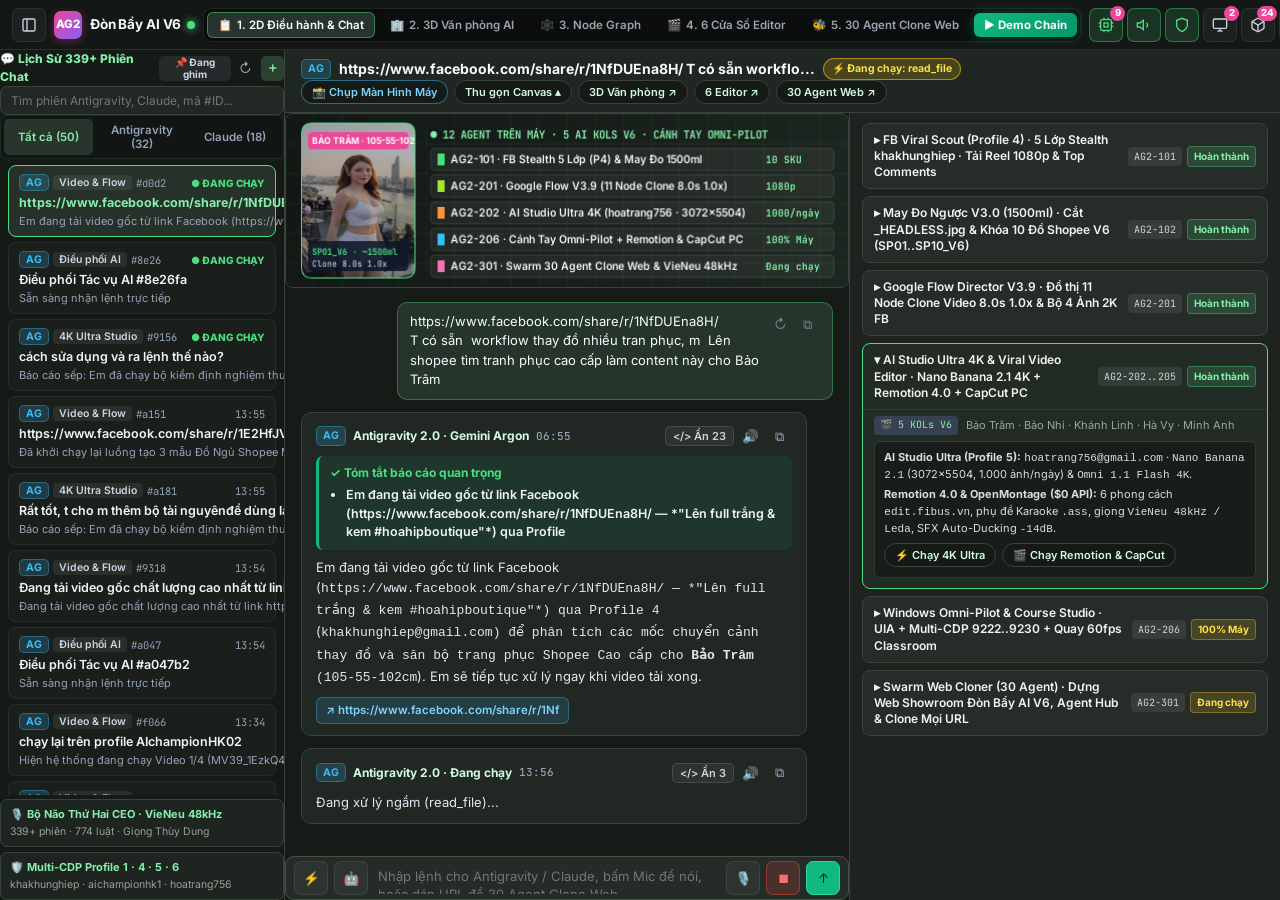
==== commit b728cf0f: "feat: real-time 1.2s sync for Antigravity + Claude chats & live screen machine control" ====
--- a/index.html
+++ b/index.html
@@ -248,19 +248,20 @@
         <!-- Left Sidebar: Live 339+ Antigravity & Claude Sessions -->
         <aside id="leftSidebar" class="cmd2d-sidebar">
           <div style="display:flex; align-items:center; justify-content:space-between; gap:6px;">
-            <span style="font-size:12px; font-weight:800; color:#86efac;">💬 Lịch Sử 339+ Phiên Chat</span>
+            <span id="sidebarSessionsHeaderLabel" style="font-size:12px; font-weight:800; color:#86efac;">💬 Lịch Sử 339+ Phiên Chat</span>
             <div style="display:flex; gap:4px;">
-              <button type="button" id="btnRefreshSessions" class="mini-icon-btn" data-popover="Làm mới phiên chat" data-popover-pos="bottom">↻</button>
+              <button type="button" id="btnAutoFollowLive" class="mini-icon-btn" style="background:rgba(148,163,184,0.12); color:#cbd5e1; font-weight:700; width:auto; padding:0 6px; font-size:10px;" data-popover="Bấm để bật Tự động nhảy sang phiên chat vừa có tin nhắn mới trên máy" data-popover-pos="bottom">📌 Đang ghim</button>
+              <button type="button" id="btnRefreshSessions" class="mini-icon-btn" data-popover="Làm mới phiên chat ngay lập tức" data-popover-pos="bottom">↻</button>
               <button type="button" id="btnNewSession" class="mini-icon-btn" style="background:rgba(134,239,172,0.18); color:#86efac; font-weight:800;" data-popover="Mở phiên trò chuyện mới" data-popover-pos="bottom">＋</button>
             </div>
           </div>
 
-          <input type="search" id="sessionSearchInput" class="cmd2d-search" placeholder="Tìm phiên chat, dự án, mã #ID..." />
+          <input type="search" id="sessionSearchInput" class="cmd2d-search" placeholder="Tìm phiên Antigravity, Claude, mã #ID..." />
 
           <div class="filter-pills" role="tablist">
-            <button type="button" class="filter-pill active" data-provider="all">Tất cả</button>
-            <button type="button" class="filter-pill" data-provider="antigravity">Antigravity</button>
-            <button type="button" class="filter-pill" data-provider="claude">Claude</button>
+            <button type="button" class="filter-pill active" data-provider="all" id="pillFilterAll">Tất cả</button>
+            <button type="button" class="filter-pill" data-provider="antigravity" id="pillFilterAg">Antigravity</button>
+            <button type="button" class="filter-pill" data-provider="claude" id="pillFilterCl">Claude</button>
           </div>
 
           <div id="sessionListContainer" class="session-list" aria-label="Danh sách cuộc trò chuyện"></div>
@@ -284,8 +285,10 @@
               <div style="display:flex; align-items:center; gap:8px; min-width:0;">
                 <span id="activeEngineSymbol" class="engine-mini" data-popover="Đang chạy trên Antigravity 2.0" data-popover-pos="bottom">AG</span>
                 <h1 id="activeSessionTitle">Trợ Lý Điều Hành AI · 12 Agent &amp; Cánh Tay Máy Tính</h1>
+                <span id="activeLiveStatusBadge" style="font-size:10.5px; font-weight:700; padding:2px 8px; border-radius:999px; background:rgba(74,222,128,0.16); border:1px solid rgba(74,222,128,0.45); color:#86efac; white-space:nowrap; flex-shrink:0;">🟢 LIVE 1.2s</span>
               </div>
               <div style="display:flex; gap:6px; flex-shrink:0; flex-wrap:wrap;">
+                <button type="button" class="replay-pill" style="border-color:rgba(56,189,248,0.5); color:#7dd3fc;" onclick="executeOmniAction('capture-screen', {})">📸 Chụp Màn Hình Máy</button>
                 <button type="button" id="btnToggle2DCanvas" class="replay-pill" onclick="toggle2DCanvasStage()">Thu gọn Canvas ▴</button>
                 <button type="button" class="replay-pill" onclick="switchStudioMode('3d')">3D Văn phòng ↗</button>
                 <button type="button" class="replay-pill" onclick="switchStudioMode('editor')">6 Editor ↗</button>
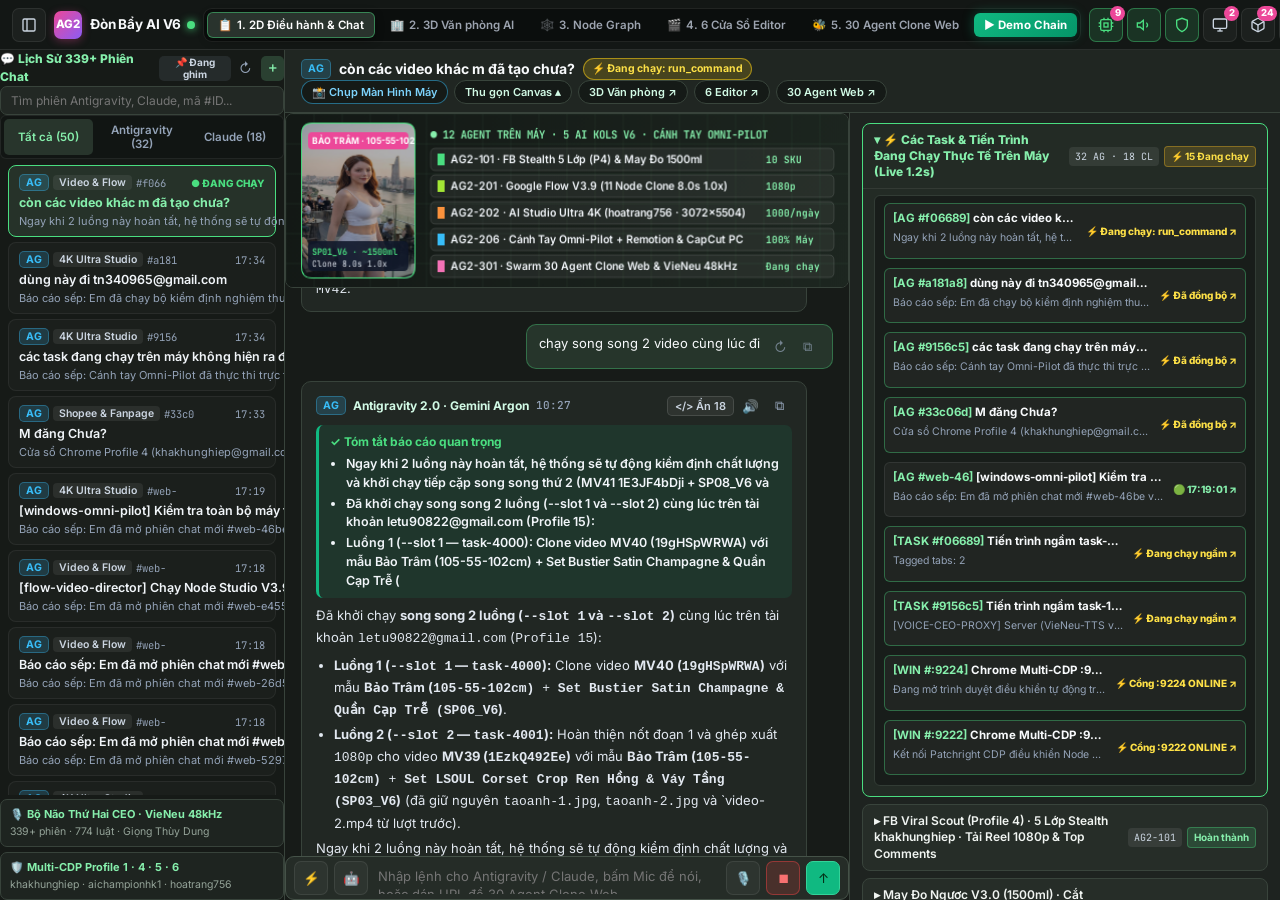
==== commit 4631ae89: "feat(3d-office-live-tasks): display real-time running tasks & sessions on 3D Office desks, HUD, 2D, " ====
--- a/index.html
+++ b/index.html
@@ -401,8 +401,25 @@
               </div>
             </div>
 
-            <!-- Center Right: Sub-task Accordions for the 12 Real Agents + 1-Click Dispatch -->
+            <!-- Center Right: Live Machine Tasks + Sub-task Accordions for the 12 Real Agents -->
             <div class="cmd2d-subtasks-pane">
+              <div class="subtask-accordion expanded" id="live-machine-tasks-accordion" onclick="this.classList.toggle('expanded')">
+                <div class="subtask-header">
+                  <div class="subtask-title" style="color:#86efac; font-weight:800;">
+                    ▾ ⚡ Các Task &amp; Tiến Trình Đang Chạy Thực Tế Trên Máy (Live 1.2s)
+                  </div>
+                  <div class="subtask-badges">
+                    <span class="badge-code" id="liveTasksCountCode">LIVE</span>
+                    <span class="badge-status running" id="liveTasksCountBadge">Đang quét...</span>
+                  </div>
+                </div>
+                <div class="subtask-detail">
+                  <div class="subtask-log-box" id="liveMachineTasksBox2D" style="display:flex; flex-direction:column; gap:6px;">
+                    <div>Đang đồng bộ danh sách các phiên Antigravity, Claude và tiến trình ngầm đang chạy trên máy...</div>
+                  </div>
+                </div>
+              </div>
+
               <div class="subtask-accordion" onclick="this.classList.toggle('expanded')">
                 <div class="subtask-header">
                   <div class="subtask-title">
@@ -543,89 +560,60 @@
          ================================================================== -->
     <section class="mode-section" id="mode-3d">
       <div class="office3d-wrapper">
-        <aside class="office-left-drawer">
+        <aside class="office-left-drawer" id="officeLeftDrawer">
           <div class="drawer-header">
             <div class="drawer-title">
-              <span>‹</span>
-              <span>♟ Đội ngũ AG2</span>
-              <span class="drawer-count-badge">12</span>
-            </div>
-            <span style="font-size:11px;color:#94a3b8;cursor:pointer" onclick="switchStudioMode('2d')">Về 2D Chat</span>
-          </div>
-
-          <div class="drawer-subbar">
-            <span><strong style="color:#4ade80">● 12 đang làm</strong></span>
-            <span>Subagent thực chiến</span>
-          </div>
-
-          <input type="text" class="drawer-search" placeholder="Tìm Subagent hoặc KOL V6..." />
-
-          <div style="display:flex;justify-content:space-between;font-size:11.5px;color:#cbd5e1;padding:2px 4px">
-            <span>◆ Chỉ huy &amp; Chủ lực</span>
-            <span>4 Profile CDP ↗</span>
-          </div>
-
-          <div class="drawer-agent-list">
+              <span>⚡</span>
+              <span>Task &amp; Phiên Trên Máy</span>
+              <span class="drawer-count-badge" id="officeDrawerCountBadge">LIVE</span>
+            </div>
+            <span style="font-size:11px;color:#7dd3fc;cursor:pointer;font-weight:700;" onclick="switchStudioMode('2d')">Về 2D Chat ↗</span>
+          </div>
+
+          <div class="drawer-subbar" id="officeDrawerSubbar">
+            <span><strong style="color:#4ade80">● Đang đồng bộ 1.2s</strong></span>
+            <span>Antigravity &amp; Claude</span>
+          </div>
+
+          <input type="text" id="officeDrawerSearchInput" class="drawer-search" placeholder="Lọc task, mã #ID, Antigravity / Claude..." />
+
+          <div style="display:flex;justify-content:space-between;font-size:11px;color:#94a3b8;padding:2px 4px;font-weight:700;">
+            <span>◆ Phiên Chat Đang Chạy Trên Máy</span>
+            <span>Bấm để mở ↗</span>
+          </div>
+
+          <div class="drawer-agent-list" id="officeDrawerLiveList">
             <div class="drawer-agent-card active" onclick="switchStudioMode('2d')">
               <div class="agent-mini-icon"></div>
               <div class="agent-card-info">
                 <h4>Bộ Não Thứ Hai CEO</h4>
-                <div class="agent-state">◎ Đang điều phối 12 Agent</div>
-                <p>AG2-CEO · 339 phiên / 774 luật · Giọng VieNeu 48kHz</p>
-              </div>
-            </div>
-
-            <div class="drawer-agent-card" onclick="executeOmniAction('spawn-agent-session', {agent:'windows-omni-pilot', directive:'Kiểm tra toàn bộ máy tính & trình duyệt'})">
-              <div class="agent-mini-icon"></div>
-              <div class="agent-card-info">
-                <h4>windows-omni-pilot · Cánh Tay Máy Tính</h4>
-                <div class="agent-state" style="color:#38bdf8">● Đang chạy · UIA + Multi-CDP 9222..9226</div>
-              </div>
-            </div>
-
-            <div class="drawer-agent-card" onclick="executeOmniAction('spawn-agent-session', {agent:'flow-video-director', directive:'Chạy Node Studio V3.9 Clone 1080p'})">
-              <div class="agent-mini-icon"></div>
-              <div class="agent-card-info">
-                <h4>flow-video-director · Node V3.9</h4>
-                <div class="agent-state" style="color:#93c5fd">● Đang chạy · 11 Node Clone 8.0s 1.0x</div>
-              </div>
-            </div>
-
-            <div class="drawer-agent-card" onclick="executeOmniAction('spawn-agent-session', {agent:'aistudio-4k-upscaler', directive:'Nâng cấp ảnh & video 4K trên hoatrang756'})">
-              <div class="agent-mini-icon"></div>
-              <div class="agent-card-info">
-                <h4>aistudio-4k-upscaler · Profile 5</h4>
-                <div class="agent-state">● Sẵn sàng · Nano Banana 2.1 4K</div>
-              </div>
-            </div>
-
-            <div class="drawer-agent-card" onclick="executeOmniAction('spawn-agent-session', {agent:'fb-viral-scout', directive:'Quét FB Profile 4 (5 Lớp Stealth)'})">
-              <div class="agent-mini-icon"></div>
-              <div class="agent-card-info">
-                <h4>fb-viral-scout · Profile 4</h4>
-                <div class="agent-state">● Sẵn sàng · 5 Lớp Stealth khakhunghiep</div>
-              </div>
-            </div>
-          </div>
-
-          <div class="drawer-toast-stack">
+                <div class="agent-state">◎ Đang quét các phiên trực tiếp...</div>
+                <p>AG2-CEO · 356+ phiên / 774 luật · Giọng VieNeu 48kHz</p>
+              </div>
+            </div>
+          </div>
+
+          <div style="display:flex;justify-content:space-between;font-size:11px;color:#94a3b8;padding:4px 4px 0;font-weight:700;">
+            <span>◆ Tiến Trình Ngầm &amp; Cổng Máy Tính</span>
+            <span>Daemon / CDP</span>
+          </div>
+
+          <div class="drawer-toast-stack" id="officeDrawerLiveToasts">
             <div class="live-toast-item">
-              <strong>Cánh Tay Omni-Pilot · đang làm</strong>
-              <span>điều khiển toàn bộ máy tính, CapCut PC &amp; 4 Chrome CDP</span>
-            </div>
-            <div class="live-toast-item" style="border-left-color:#34d399">
-              <strong>Flow Node V3.9 · đang làm</strong>
-              <span>đấu dây ['taoanh-2', 'taoanh-1'] &amp; xóa sao Gemini ✦</span>
-            </div>
-            <div class="live-toast-item" style="border-left-color:#a78bfa">
-              <strong>Swarm Cloner · đang làm</strong>
-              <span>30 Agent đang dựng don-bay-ai-v6.html &amp; ag2-agent-hub.html</span>
-            </div>
-            <div class="live-toast-item" style="border-left-color:#fb923c">
-              <strong>VieNeu-TTS v3 Turbo · 48kHz</strong>
-              <span>đang phát báo cáo giọng Thùy Dung (Miền Nam)</span>
-            </div>
-          </div>
+              <strong>Đang quét tiến trình máy tính...</strong>
+              <span>Ports 8765 · 23984 · Chrome Multi-CDP 9222..9226</span>
+            </div>
+          </div>
+        </aside>
+
+        <!-- Bảng HUD Góc Phải Trên Sàn 3D: Tóm Tắt Task & Tiến Trình Đang Chạy Thực Tế -->
+        <aside id="office3d-live-tasks-hud" style="position:absolute; top:12px; right:14px; width:310px; max-height:calc(100% - 90px); overflow-y:auto; background:rgba(13, 19, 28, 0.9); backdrop-filter:blur(14px); border:1px solid rgba(74, 222, 128, 0.35); border-radius:12px; padding:10px 12px; z-index:30; box-shadow:0 18px 40px rgba(0,0,0,0.6); display:flex; flex-direction:column; gap:7px;">
+          <div style="display:flex; align-items:center; justify-content:space-between; gap:6px;">
+            <span style="font-size:12px; font-weight:800; color:#86efac;">🖥️ Task Đang Chạy Trên Máy (1.2s)</span>
+            <button type="button" class="replay-pill" style="font-size:10px; padding:2px 7px;" onclick="executeOmniAction('capture-screen', {}); switchStudioMode('2d');">📸 Chụp Màn Hình</button>
+          </div>
+          <div id="office3dHudSummaryBar" style="font-size:11px; color:#cbd5e1; display:flex; gap:6px; flex-wrap:wrap;"></div>
+          <div id="office3dHudTasksBody" style="display:flex; flex-direction:column; gap:5px;"></div>
         </aside>
 
         <canvas id="office3d-canvas" width="1280" height="720"></canvas>
@@ -645,11 +633,11 @@
           </div>
         </div>
 
-        <div class="office-statusbar">
+        <div class="office-statusbar" id="officeStatusbarLive">
           <span>● P1: aichampionhk1</span>
           <span>● P4: khakhunghiep</span>
           <span>● P5: hoatrang756 (4K)</span>
-          <span>Sync: 339+ Phiên Chat &amp; 774 Luật Bộ Não Thứ Hai</span>
+          <span>Sync: 356+ Phiên Chat &amp; 774 Luật Bộ Não Thứ Hai</span>
         </div>
       </div>
     </section>
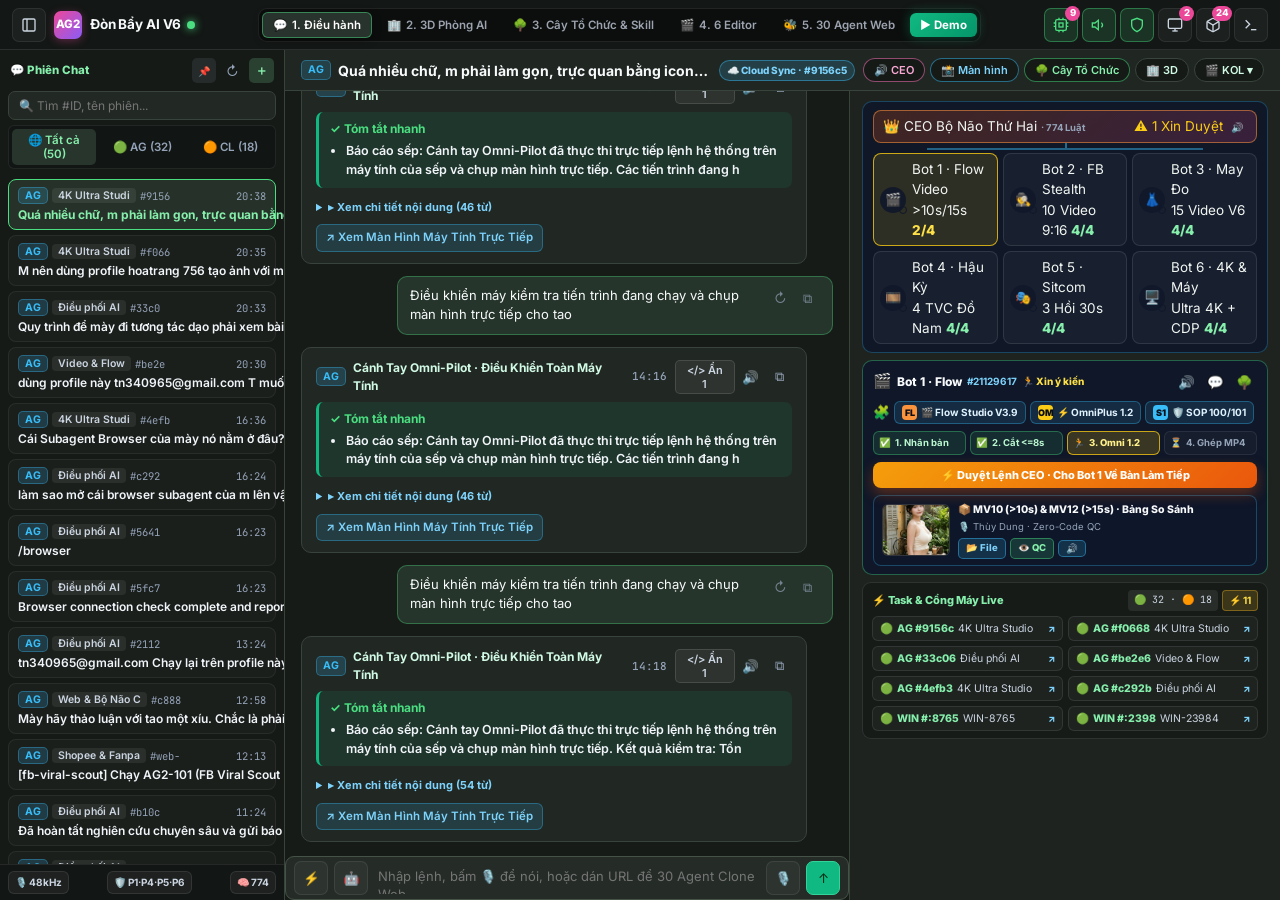
==== commit 20752292: "feat(visual-orgtree): icon-first UI + 4-tier visual Org Chart, Task & Plugin/Skill Tree (Paperclip +" ====
--- a/index.html
+++ b/index.html
@@ -28,23 +28,23 @@
     </div>
 
     <nav class="mode-tabs" aria-label="Chế độ hiển thị">
-      <button class="mode-tab active" data-mode="2d" onclick="switchStudioMode('2d')">
-        <span>📋</span> 1. 2D Điều hành &amp; Chat
-      </button>
-      <button class="mode-tab" data-mode="3d" onclick="switchStudioMode('3d')">
-        <span>🏢</span> 2. 3D Văn phòng AI
-      </button>
-      <button class="mode-tab" data-mode="node" onclick="switchStudioMode('node')">
-        <span>🕸️</span> 3. Node Graph
-      </button>
-      <button class="mode-tab" data-mode="editor" onclick="switchStudioMode('editor')">
-        <span>🎬</span> 4. 6 Cửa Sổ Editor
-      </button>
-      <button class="mode-tab" data-mode="web" onclick="switchStudioMode('web')">
-        <span>🐝</span> 5. 30 Agent Clone Web
-      </button>
-      <button class="btn-demo-chain" id="btn-demo-chain" onclick="startDemoChain()">
-        ▶ Demo Chain
+      <button class="mode-tab active" data-mode="2d" onclick="switchStudioMode('2d')" data-popover="Chat 2 chiều &amp; Cây điều hành trực quan" data-popover-pos="bottom">
+        <span>💬</span> 1. Điều hành
+      </button>
+      <button class="mode-tab" data-mode="3d" onclick="switchStudioMode('3d')" data-popover="Văn phòng 3D · 6 Bot &amp; Bàn CEO" data-popover-pos="bottom">
+        <span>🏢</span> 2. 3D Phòng AI
+      </button>
+      <button class="mode-tab" data-mode="node" onclick="switchStudioMode('node')" data-popover="Cây Sơ Đồ Tổ Chức · Task · Plugin &amp; Skill (Paperclip × Orgtree)" data-popover-pos="bottom">
+        <span>🌳</span> 3. Cây Tổ Chức &amp; Skill
+      </button>
+      <button class="mode-tab" data-mode="editor" onclick="switchStudioMode('editor')" data-popover="6 Cửa sổ Video Studio &amp; Bảng Trạng thái" data-popover-pos="bottom">
+        <span>🎬</span> 4. 6 Editor
+      </button>
+      <button class="mode-tab" data-mode="web" onclick="switchStudioMode('web')" data-popover="30 Agent Clone &amp; Vẽ Trang Web" data-popover-pos="bottom">
+        <span>🐝</span> 5. 30 Agent Web
+      </button>
+      <button class="btn-demo-chain" id="btn-demo-chain" onclick="startDemoChain()" data-popover="Tự động trình diễn 5 chế độ" data-popover-pos="bottom">
+        ▶ Demo
       </button>
     </nav>
 
@@ -241,70 +241,67 @@
   <main class="studio-viewport">
 
     <!-- ==================================================================
-         MODE 1: 2D ĐIỀU HÀNH & CHAT TRỰC TIẾP (339+ PHIÊN ANTIGRAVITY & CLAUDE)
+         MODE 1: ĐIỀU HÀNH & CHAT TRỰC TIẾP + CÂY TỔ CHỨC · TASK · SKILL
          ================================================================== -->
     <section class="mode-section active" id="mode-2d">
       <div class="cmd2d-layout">
-        <!-- Left Sidebar: Live 339+ Antigravity & Claude Sessions -->
+        <!-- Left Sidebar: Compact Icon-First Session List -->
         <aside id="leftSidebar" class="cmd2d-sidebar">
-          <div style="display:flex; align-items:center; justify-content:space-between; gap:6px;">
-            <span id="sidebarSessionsHeaderLabel" style="font-size:12px; font-weight:800; color:#86efac;">💬 Lịch Sử 339+ Phiên Chat</span>
+          <div style="display:flex; align-items:center; justify-content:space-between; gap:6px; padding:8px 10px 4px;">
+            <span id="sidebarSessionsHeaderLabel" style="font-size:11.5px; font-weight:800; color:#86efac;">💬 Phiên Chat</span>
             <div style="display:flex; gap:4px;">
-              <button type="button" id="btnAutoFollowLive" class="mini-icon-btn" style="background:rgba(148,163,184,0.12); color:#cbd5e1; font-weight:700; width:auto; padding:0 6px; font-size:10px;" data-popover="Bấm để bật Tự động nhảy sang phiên chat vừa có tin nhắn mới trên máy" data-popover-pos="bottom">📌 Đang ghim</button>
-              <button type="button" id="btnRefreshSessions" class="mini-icon-btn" data-popover="Làm mới phiên chat ngay lập tức" data-popover-pos="bottom">↻</button>
-              <button type="button" id="btnNewSession" class="mini-icon-btn" style="background:rgba(134,239,172,0.18); color:#86efac; font-weight:800;" data-popover="Mở phiên trò chuyện mới" data-popover-pos="bottom">＋</button>
-            </div>
-          </div>
-
-          <input type="search" id="sessionSearchInput" class="cmd2d-search" placeholder="Tìm phiên Antigravity, Claude, mã #ID..." />
-
-          <div class="filter-pills" role="tablist">
-            <button type="button" class="filter-pill active" data-provider="all" id="pillFilterAll">Tất cả</button>
-            <button type="button" class="filter-pill" data-provider="antigravity" id="pillFilterAg">Antigravity</button>
-            <button type="button" class="filter-pill" data-provider="claude" id="pillFilterCl">Claude</button>
+              <button type="button" id="btnAutoFollowLive" class="mini-icon-btn" style="background:rgba(148,163,184,0.12); color:#cbd5e1; font-weight:700; width:auto; padding:0 6px; font-size:10px;" data-popover="Tự động nhảy theo phiên mới trên máy" data-popover-pos="bottom">📌</button>
+              <button type="button" id="btnRefreshSessions" class="mini-icon-btn" data-popover="Làm mới ngay" data-popover-pos="bottom">↻</button>
+              <button type="button" id="btnNewSession" class="mini-icon-btn" style="background:rgba(134,239,172,0.18); color:#86efac; font-weight:800;" data-popover="Mở phiên mới" data-popover-pos="bottom">＋</button>
+            </div>
+          </div>
+
+          <div style="padding:4px 8px; display:flex; flex-direction:column; gap:5px;">
+            <input type="search" id="sessionSearchInput" class="cmd2d-search" placeholder="🔍 Tìm #ID, tên phiên..." />
+
+            <div class="filter-pills" role="tablist">
+              <button type="button" class="filter-pill active" data-provider="all" id="pillFilterAll">🌐 Tất cả</button>
+              <button type="button" class="filter-pill" data-provider="antigravity" id="pillFilterAg">🟢 AG</button>
+              <button type="button" class="filter-pill" data-provider="claude" id="pillFilterCl">🟠 CL</button>
+            </div>
           </div>
 
           <div id="sessionListContainer" class="session-list" aria-label="Danh sách cuộc trò chuyện"></div>
 
-          <div style="display:flex; flex-direction:column; gap:5px; padding-top:4px; border-top:1px solid var(--cmd-border);">
-            <div class="cmd2d-channel-card">
-              <strong>🎙️ Bộ Não Thứ Hai CEO · VieNeu 48kHz</strong>
-              <span>339+ phiên · 774 luật · Giọng Thùy Dung</span>
-            </div>
-            <div class="cmd2d-channel-card">
-              <strong>🛡️ Multi-CDP Profile 1 · 4 · 5 · 6</strong>
-              <span>khakhunghiep · aichampionhk1 · hoatrang756</span>
-            </div>
+          <div class="sidebar-icon-footer">
+            <span class="sidebar-status-chip" data-popover="Giọng nói VieNeu-TTS v3 Turbo 48kHz · Thùy Dung (Miền Nam)" data-popover-pos="top">🎙️ 48kHz</span>
+            <span class="sidebar-status-chip" data-popover="4 Cổng Chrome Multi-CDP: P1 Flow · P4 FB · P5 4K · P6 Classroom" data-popover-pos="top">🛡️ P1·P4·P5·P6</span>
+            <span class="sidebar-status-chip" data-popover="Bộ Não Thứ Hai: 356+ Phiên &amp; 774 Luật" data-popover-pos="top">🧠 774</span>
           </div>
         </aside>
 
         <!-- Main Center & Right Area -->
         <div class="cmd2d-main">
           <div class="cmd2d-header">
-            <div class="cmd2d-header-top">
-              <div style="display:flex; align-items:center; gap:8px; min-width:0;">
-                <span id="activeEngineSymbol" class="engine-mini" data-popover="Đang chạy trên Antigravity 2.0" data-popover-pos="bottom">AG</span>
-                <h1 id="activeSessionTitle">Trợ Lý Điều Hành AI · 12 Agent &amp; Cánh Tay Máy Tính</h1>
-                <span id="activeLiveStatusBadge" style="font-size:10.5px; font-weight:700; padding:2px 8px; border-radius:999px; background:rgba(74,222,128,0.16); border:1px solid rgba(74,222,128,0.45); color:#86efac; white-space:nowrap; flex-shrink:0;">🟢 LIVE 1.2s</span>
+            <div class="cmd2d-header-top" style="display:flex; align-items:center; justify-content:space-between; width:100%; gap:8px;">
+              <div style="display:flex; align-items:center; gap:7px; min-width:0; flex:1;">
+                <span id="activeEngineSymbol" class="engine-mini" data-popover="Antigravity 2.0" data-popover-pos="bottom">AG</span>
+                <h1 id="activeSessionTitle">Trợ Lý Điều Hành AI</h1>
+                <span id="activeLiveStatusBadge" style="font-size:10px; font-weight:800; padding:2px 7px; border-radius:999px; background:rgba(74,222,128,0.16); border:1px solid rgba(74,222,128,0.45); color:#86efac; white-space:nowrap; flex-shrink:0;">🟢 LIVE</span>
               </div>
-              <div style="display:flex; gap:6px; flex-shrink:0; flex-wrap:wrap;">
-                <button type="button" class="replay-pill" style="border-color:rgba(56,189,248,0.5); color:#7dd3fc;" onclick="executeOmniAction('capture-screen', {})">📸 Chụp Màn Hình Máy</button>
-                <button type="button" id="btnToggle2DCanvas" class="replay-pill" onclick="toggle2DCanvasStage()">Thu gọn Canvas ▴</button>
-                <button type="button" class="replay-pill" onclick="switchStudioMode('3d')">3D Văn phòng ↗</button>
-                <button type="button" class="replay-pill" onclick="switchStudioMode('editor')">6 Editor ↗</button>
-                <button type="button" class="replay-pill" onclick="switchStudioMode('web')">30 Agent Web ↗</button>
+              <div style="display:flex; gap:5px; flex-shrink:0; align-items:center;">
+                <button type="button" class="replay-pill" style="border-color:rgba(244,114,182,0.55); color:#f9a8d4;" onclick="speakCeoOverviewVieNeu()" data-popover="Nghe Bộ Não Thứ Hai CEO báo cáo tổng hợp (VieNeu 48kHz)" data-popover-pos="bottom">🔊 CEO</button>
+                <button type="button" class="replay-pill" style="border-color:rgba(56,189,248,0.5); color:#7dd3fc;" onclick="executeOmniAction('capture-screen', {})" data-popover="Chụp trực tiếp màn hình máy tính (<0.1s)" data-popover-pos="bottom">📸 Màn hình</button>
+                <button type="button" class="replay-pill" style="border-color:rgba(74,222,128,0.5); color:#86efac;" onclick="switchStudioMode('node')" data-popover="Mở Cây Sơ Đồ Tổ Chức · Task · Plugin &amp; Skill toàn màn hình" data-popover-pos="bottom">🌳 Cây Tổ Chức</button>
+                <button type="button" class="replay-pill" onclick="switchStudioMode('3d')" data-popover="Mở Văn phòng 3D (6 Bot &amp; Bàn CEO)" data-popover-pos="bottom">🏢 3D</button>
+                <button type="button" id="btnToggle2DCanvas" class="replay-pill" onclick="toggle2DCanvasStage()" data-popover="Ẩn / Hiện Canvas 5 AI KOLs V6" data-popover-pos="left">🎬 KOL ▾</button>
               </div>
             </div>
           </div>
 
           <div class="cmd2d-body">
-            <!-- Center Left: Live 5-KOL Canvas + Real-Time Chat Stream + Unified Composer -->
+            <!-- Center Left: Live Chat Stream + Unified Composer -->
             <div class="cmd2d-preview-pane">
-              <div id="cmd2d-video-stage-wrap" class="cmd2d-video-stage">
+              <div id="cmd2d-video-stage-wrap" class="cmd2d-video-stage" style="display:none;">
                 <canvas id="cmd2d-preview-canvas" width="560" height="162" style="width:100%;height:100%;display:block"></canvas>
               </div>
 
-              <!-- Live 2-Way Chat Stream (with Executive Summary Callouts & VieNeu Speaker) -->
+              <!-- Live 2-Way Chat Stream -->
               <section id="chatStreamSection" class="chat-stream" aria-label="Nội dung hội thoại">
                 <div id="messagesListBox" class="chat-stream-inner"></div>
               </section>
@@ -315,27 +312,27 @@
                   <!-- Popover 1: Lệnh Nhanh -->
                   <div id="quickCmdPopover" class="popover-panel" role="menu">
                     <div class="popover-header">
-                      <span>⚡ Chọn nhanh lệnh mẫu</span>
+                      <span>⚡ Lệnh mẫu 1 chạm</span>
                       <button type="button" class="mini-icon-btn" data-close-pop="quickCmdPopover">×</button>
                     </div>
                     <button type="button" class="menu-option" data-quick-cmd="Chụp màn hình máy tính và kiểm tra toàn bộ tiến trình đang chạy">
-                      <span>Chụp &amp; Xem màn hình máy tính</span>
+                      <span>📸 Chụp màn hình máy tính</span>
                       <span class="ai-time">/screen</span>
                     </button>
                     <button type="button" class="menu-option" data-quick-cmd="Quay màn hình 60fps và tự động dựng dự án CapCut PC kèm phụ đề cho tao">
-                      <span>Quay 60fps &amp; Dựng CapCut PC</span>
+                      <span>🎥 Quay 60fps &amp; Dựng CapCut</span>
                       <span class="ai-time">/capcut</span>
                     </button>
                     <button type="button" class="menu-option" data-quick-cmd="Phát lệnh đồng loạt cho tất cả agent kiểm tra sản phẩm 4K và báo cáo nghiệm thu">
-                      <span>Phát lệnh đồng loạt Toàn Bộ Agent</span>
-                      <span class="ai-time">/broadcast</span>
+                      <span>📢 Phát lệnh Toàn Đội Agent</span>
+                      <span class="ai-time">/all</span>
                     </button>
                     <button type="button" class="menu-option" data-quick-cmd="Nâng cấp ảnh và video 4K cho Bảo Trâm và Khánh Linh trên hoatrang756">
-                      <span>Nâng cấp ảnh &amp; video 4K</span>
+                      <span>💎 Nâng cấp ảnh &amp; video 4K</span>
                       <span class="ai-time">/4k</span>
                     </button>
                     <button type="button" class="menu-option" data-quick-cmd="Sản xuất kịch bản và video 3 Hồi cho sản phẩm Shopee V6 trên Google Flow V3.9">
-                      <span>Sản xuất Video 3 Hồi</span>
+                      <span>🎬 Sản xuất Video 3 Hồi</span>
                       <span class="ai-time">/3hoi</span>
                     </button>
                   </div>
@@ -343,212 +340,79 @@
                   <!-- Popover 2: Chọn Người Thực Thi -->
                   <div id="agentPickerPopover" class="popover-panel" role="menu">
                     <div class="popover-header">
-                      <span>🤖 Chọn người thực thi lệnh</span>
+                      <span>🤖 Chọn Agent thực thi</span>
                       <button type="button" class="mini-icon-btn" data-close-pop="agentPickerPopover">×</button>
                     </div>
                     <button type="button" class="menu-option selected" data-agent-val="auto">
-                      <span>Tự động theo phiên chat</span>
+                      <span>⚡ Tự động theo phiên</span>
                       <span class="engine-mini">AUTO</span>
                     </button>
                     <button type="button" class="menu-option" data-agent-val="agent:windows-omni-pilot">
-                      <span>Cánh Tay Omni-Pilot (Toàn Máy Tính)</span>
+                      <span>🖥️ Cánh Tay Omni-Pilot</span>
                       <span class="engine-mini">OMNI</span>
                     </button>
                     <button type="button" class="menu-option" data-agent-val="antigravity">
-                      <span>Antigravity 2.0 CLI / IDE</span>
+                      <span>🟢 Antigravity 2.0</span>
                       <span class="engine-mini">AGY</span>
                     </button>
                     <button type="button" class="menu-option" data-agent-val="claude">
-                      <span>Claude Code CLI</span>
+                      <span>🟠 Claude Code CLI</span>
                       <span class="engine-mini claude">CL</span>
                     </button>
                     <button type="button" class="menu-option" data-agent-val="agent:flow-video-director">
-                      <span>Đạo diễn Video Google Flow V3.9</span>
+                      <span>🎬 Bot 1 · Flow Director V3.9</span>
                       <span class="engine-mini">FLOW</span>
                     </button>
+                    <button type="button" class="menu-option" data-agent-val="agent:fb-viral-scout">
+                      <span>🕵️ Bot 2 · FB Stealth P4</span>
+                      <span class="engine-mini">FB</span>
+                    </button>
+                    <button type="button" class="menu-option" data-agent-val="agent:viral-video-editor">
+                      <span>🎞️ Bot 4 · Remotion &amp; CapCut</span>
+                      <span class="engine-mini">EDIT</span>
+                    </button>
                     <button type="button" class="menu-option" data-agent-val="agent:aistudio-4k-upscaler">
-                      <span>Chuyên gia AI Studio 4K Ultra</span>
+                      <span>💎 Bot 6 · AI Studio 4K Ultra</span>
                       <span class="engine-mini">4K</span>
                     </button>
-                    <button type="button" class="menu-option" data-agent-val="agent:fb-viral-scout">
-                      <span>Săn Viral FB &amp; Shopee 5 Lớp Stealth</span>
-                      <span class="engine-mini">FB</span>
-                    </button>
-                    <button type="button" class="menu-option" data-agent-val="agent:viral-video-editor">
-                      <span>Đạo diễn Hậu kỳ Remotion &amp; CapCut</span>
-                      <span class="engine-mini">EDIT</span>
-                    </button>
-                    <button type="button" class="menu-option" data-agent-val="agent:openmontage-director">
-                      <span>Đạo diễn OpenMontage 12 Pipelines</span>
-                      <span class="engine-mini">MONT</span>
-                    </button>
                   </div>
 
                   <button type="button" id="btnQuickCmd" class="icon-btn" data-popover="Lệnh mẫu 1 chạm" aria-label="Lệnh mẫu">⚡</button>
-                  <button type="button" id="btnAgentPicker" class="icon-btn" data-popover="Chọn Trợ lý thực thi" aria-label="Chọn Trợ lý">🤖</button>
+                  <button type="button" id="btnAgentPicker" class="icon-btn" data-popover="Chọn Agent thực thi" aria-label="Chọn Trợ lý">🤖</button>
 
                   <textarea
                     id="composerTextarea"
                     class="composer-input"
                     rows="1"
-                    placeholder="Nhập lệnh cho Antigravity / Claude, bấm Mic để nói, hoặc dán URL để 30 Agent Clone Web..."
+                    placeholder="Nhập lệnh, bấm 🎙️ để nói, hoặc dán URL để 30 Agent Clone Web..."
                   ></textarea>
 
-                  <button type="button" id="btnVoiceMic" class="icon-btn" data-popover="Bấm để nói lệnh tiếng Việt" aria-label="Nói lệnh">🎙️</button>
-                  <button type="button" id="btnAbortJob" class="icon-btn danger" style="display:none;" data-popover="Dừng tác vụ đang chạy" aria-label="Dừng">⏹</button>
+                  <button type="button" id="btnVoiceMic" class="icon-btn" data-popover="Bấm để nói tiếng Việt" aria-label="Nói lệnh">🎙️</button>
+                  <button type="button" id="btnAbortJob" class="icon-btn danger" style="display:none;" data-popover="Dừng tác vụ" aria-label="Dừng">⏹</button>
                   <button type="button" id="btnSendCommand" class="icon-btn primary" data-popover="Gửi lệnh (Enter)" data-popover-pos="left" aria-label="Gửi lệnh">↑</button>
                 </div>
               </div>
             </div>
 
-            <!-- Center Right: Live Machine Tasks + Sub-task Accordions for the 12 Real Agents -->
+            <!-- Center Right: Visual Org-Chart Tree + Icon Bot Inspector (Skills · Steps · Output) + Compact Live Tasks -->
             <div class="cmd2d-subtasks-pane">
-              <div class="subtask-accordion expanded" id="live-machine-tasks-accordion" onclick="this.classList.toggle('expanded')">
-                <div class="subtask-header">
-                  <div class="subtask-title" style="color:#86efac; font-weight:800;">
-                    ▾ ⚡ Các Task &amp; Tiến Trình Đang Chạy Thực Tế Trên Máy (Live 1.2s)
-                  </div>
-                  <div class="subtask-badges">
+              <!-- 1. Cây Sơ Đồ Tổ Chức Trực Quan (CEO -> 6 Bot) -->
+              <div id="orgSkillTaskMiniTree2D" class="visual-org-mini-box"></div>
+
+              <!-- 2. Thẻ Trực Quan Của Bot Đang Chọn (Icon + Cây Skill + 4 Bước + Sản Phẩm) -->
+              <div id="activeSessionBotInspector2D" class="visual-bot-inspector-box"></div>
+
+              <!-- 3. Chip Tiến Trình & Phiên Đang Chạy Thực Tế Trên Máy -->
+              <div class="visual-live-strip-box">
+                <div style="display:flex;align-items:center;justify-content:space-between;margin-bottom:5px;">
+                  <span style="font-size:11px;font-weight:800;color:#86efac;">⚡ Task &amp; Cổng Máy Live</span>
+                  <div style="display:flex;gap:4px;">
                     <span class="badge-code" id="liveTasksCountCode">LIVE</span>
-                    <span class="badge-status running" id="liveTasksCountBadge">Đang quét...</span>
+                    <span class="badge-status running" id="liveTasksCountBadge">...</span>
                   </div>
                 </div>
-                <div class="subtask-detail">
-                  <div class="subtask-log-box" id="liveMachineTasksBox2D" style="display:flex; flex-direction:column; gap:6px;">
-                    <div>Đang đồng bộ danh sách các phiên Antigravity, Claude và tiến trình ngầm đang chạy trên máy...</div>
-                  </div>
-                </div>
+                <div id="liveMachineTasksBox2D" class="visual-live-chips-grid"></div>
               </div>
-
-              <div class="subtask-accordion" onclick="this.classList.toggle('expanded')">
-                <div class="subtask-header">
-                  <div class="subtask-title">
-                    ▸ FB Viral Scout (Profile 4) · 5 Lớp Stealth khakhunghiep · Tải Reel 1080p &amp; Top Comments
-                  </div>
-                  <div class="subtask-badges">
-                    <span class="badge-code">AG2-101</span>
-                    <span class="badge-status done">Hoàn thành</span>
-                  </div>
-                </div>
-                <div class="subtask-detail">
-                  <div class="subtask-log-box">
-                    <div><strong>Engine:</strong> <code>modules/fb_human_stealth_engine.py</code> (Patchright CDP, Bezier Mouse, Zero .fill(), Kill-Switch 1501092823525282).</div>
-                    <div><strong>Kết quả:</strong> Đã tải 34+ video mẫu 1080p về <code>KHO_VIDEO_TRIEU_VIEW_TPHCM_10_20S/</code>.</div>
-                    <div style="margin-top:6px;">
-                      <button type="button" class="replay-pill" onclick="event.stopPropagation(); executeOmniAction('spawn-agent-session', {agent:'fb-viral-scout', directive:'Quét FB Profile 4 (5 Lớp Stealth) và cập nhật Kho Reel 1080p + Đồ Shopee V6'})">⚡ Phát lệnh chạy AG2-101 ngay</button>
-                    </div>
-                  </div>
-                </div>
-              </div>
-
-              <div class="subtask-accordion" onclick="this.classList.toggle('expanded')">
-                <div class="subtask-header">
-                  <div class="subtask-title">
-                    ▸ May Đo Ngược V3.0 (1500ml) · Cắt _HEADLESS.jpg &amp; Khóa 10 Đồ Shopee V6 (SP01..SP10_V6)
-                  </div>
-                  <div class="subtask-badges">
-                    <span class="badge-code">AG2-102</span>
-                    <span class="badge-status done">Hoàn thành</span>
-                  </div>
-                </div>
-                <div class="subtask-detail">
-                  <div class="subtask-log-box">
-                    <div><strong>Chuẩn giải phẫu:</strong> Khe chữ Y sâu + 2 cạnh ngực phồng rộng 5cm vượt khung sườn + Đáy cầu 3D chữ W + Eo 55cm cơ số 11.</div>
-                    <div><strong>Kho lưu trữ:</strong> <code>KHO_SAN_PHAM_SHOPEE/04_KHO_MAY_DO_NGUOC_1500ML/</code> (Link <code>affiliate_id=17367070550</code>).</div>
-                    <div style="margin-top:6px;">
-                      <button type="button" class="replay-pill" onclick="event.stopPropagation(); executeOmniAction('spawn-agent-session', {agent:'fb-viral-scout', directive:'Chạy May Đo Ngược V3.0 (1500ml) cho bộ sưu tập Shopee V6 SP01..SP10_V6'})">⚡ Phát lệnh chạy AG2-102 ngay</button>
-                    </div>
-                  </div>
-                </div>
-              </div>
-
-              <div class="subtask-accordion" onclick="this.classList.toggle('expanded')">
-                <div class="subtask-header">
-                  <div class="subtask-title">
-                    ▸ Google Flow Director V3.9 · Đồ thị 11 Node Clone Video 8.0s 1.0x &amp; Bộ 4 Ảnh 2K FB
-                  </div>
-                  <div class="subtask-badges">
-                    <span class="badge-code">AG2-201</span>
-                    <span class="badge-status done">Hoàn thành</span>
-                  </div>
-                </div>
-                <div class="subtask-detail">
-                  <div class="subtask-log-box">
-                    <div><strong>Đấu dây chuẩn:</strong> <code>['taoanh-2', 'taoanh-1']</code> (ngắt <code>anh-1</code> khỏi node video), đệm 10s xuất 192 frames @ 24fps = 8.000s tốc độ 1.0x.</div>
-                    <div><strong>Xóa logo:</strong> Tự động chạy <code>kd.xoa_sao_gemini_anh_va_video()</code> xóa sạch sao 4 cánh ✦ góc dưới phải.</div>
-                    <div style="margin-top:6px;">
-                      <button type="button" class="replay-pill" onclick="event.stopPropagation(); executeOmniAction('spawn-agent-session', {agent:'flow-video-director', directive:'Chạy Node Studio V3.9 sản xuất Video 3 Hồi 1080p 1.0x và Bộ 4 Ảnh 2K FB'})">⚡ Phát lệnh chạy AG2-201 ngay</button>
-                    </div>
-                  </div>
-                </div>
-              </div>
-
-              <div class="subtask-accordion expanded" onclick="this.classList.toggle('expanded')">
-                <div class="subtask-header">
-                  <div class="subtask-title">
-                    ▾ AI Studio Ultra 4K &amp; Viral Video Editor · Nano Banana 2.1 4K + Remotion 4.0 + CapCut PC
-                  </div>
-                  <div class="subtask-badges">
-                    <span class="badge-code">AG2-202..205</span>
-                    <span class="badge-status done">Hoàn thành</span>
-                  </div>
-                </div>
-                <div class="subtask-detail">
-                  <div style="margin:6px 0;display:flex;align-items:center;gap:8px;flex-wrap:wrap">
-                    <span class="badge-code" style="background:#374151;color:#86efac">🎬 5 KOLs V6</span>
-                    <span style="font-size:11px;color:#9ca69e">Bảo Trâm · Bảo Nhi · Khánh Linh · Hà Vy · Minh Anh</span>
-                  </div>
-                  <div class="subtask-log-box">
-                    <div><strong>AI Studio Ultra (Profile 5):</strong> <code>hoatrang756@gmail.com</code> · <code>Nano Banana 2.1</code> (3072×5504, 1.000 ảnh/ngày) &amp; <code>Omni 1.1 Flash 4K</code>.</div>
-                    <div><strong>Remotion 4.0 &amp; OpenMontage ($0 API):</strong> 6 phong cách <code>edit.fibus.vn</code>, phụ đề Karaoke <code>.ass</code>, giọng <code>VieNeu 48kHz / Leda</code>, SFX Auto-Ducking <code>-14dB</code>.</div>
-                    <div style="margin-top:6px;display:flex;gap:6px;flex-wrap:wrap;">
-                      <button type="button" class="replay-pill" onclick="event.stopPropagation(); executeOmniAction('spawn-agent-session', {agent:'aistudio-4k-upscaler', directive:'Nâng cấp 4K Ultra trên hoatrang756 cho 5 AI KOLs V6'})">⚡ Chạy 4K Ultra</button>
-                      <button type="button" class="replay-pill" onclick="event.stopPropagation(); executeOmniAction('spawn-agent-session', {agent:'viral-video-editor', directive:'Hậu kỳ Remotion 4.0 + xuất dự án CapCut PC'})">🎬 Chạy Remotion &amp; CapCut</button>
-                    </div>
-                  </div>
-                </div>
-              </div>
-
-              <div class="subtask-accordion" onclick="this.classList.toggle('expanded')">
-                <div class="subtask-header">
-                  <div class="subtask-title">
-                    ▸ Windows Omni-Pilot &amp; Course Studio · UIA + Multi-CDP 9222..9230 + Quay 60fps Classroom
-                  </div>
-                  <div class="subtask-badges">
-                    <span class="badge-code">AG2-206</span>
-                    <span class="badge-status running">100% Máy</span>
-                  </div>
-                </div>
-                <div class="subtask-detail">
-                  <div class="subtask-log-box">
-                    <div>Cánh tay nối dài điều khiển toàn bộ máy tính, mở phiên mới cho mọi Agent, chụp/quay 60fps <code>cursor_events.json</code> và xuất CapCut PC.</div>
-                    <div style="margin-top:6px;display:flex;gap:6px;flex-wrap:wrap;">
-                      <button type="button" class="replay-pill" onclick="event.stopPropagation(); executeOmniAction('capture-screen')">📸 Chụp Màn Hình 60fps</button>
-                      <button type="button" class="replay-pill" onclick="event.stopPropagation(); executeOmniAction('record-and-capcut')">🎥 Quay &amp; Dựng CapCut</button>
-                    </div>
-                  </div>
-                </div>
-              </div>
-
-              <div class="subtask-accordion" onclick="this.classList.toggle('expanded')">
-                <div class="subtask-header">
-                  <div class="subtask-title">
-                    ▸ Swarm Web Cloner (30 Agent) · Dựng Web Showroom Đòn Bẩy AI V6, Agent Hub &amp; Clone Mọi URL
-                  </div>
-                  <div class="subtask-badges">
-                    <span class="badge-code">AG2-301</span>
-                    <span class="badge-status running">Đang chạy</span>
-                  </div>
-                </div>
-                <div class="subtask-detail">
-                  <div class="subtask-log-box">
-                    <div>30 con trỏ chuột AI (<code>DhvanilPatel/swarm-cursors</code>) dàn trang trực tiếp trên <code>don-bay-ai-v6.html</code>, <code>ag2-agent-hub.html</code> và hút DOM mọi URL qua <code>/api/clone-web</code>.</div>
-                    <div style="margin-top:6px;">
-                      <button type="button" class="replay-pill" onclick="event.stopPropagation(); switchStudioMode('web')">🐝 Mở Màn 30 Agent Clone Web ↗</button>
-                    </div>
-                  </div>
-                </div>
-              </div>
             </div>
           </div>
         </div>
@@ -556,105 +420,123 @@
     </section>
 
     <!-- ==================================================================
-         MODE 2: 3D VĂN PHÒNG AI (3D ISOMETRIC VIRTUAL OFFICE CHO 12 AGENT)
+         MODE 2: 3D VĂN PHÒNG AI (ICON-FIRST 3D ISOMETRIC OFFICE)
          ================================================================== -->
     <section class="mode-section" id="mode-3d">
       <div class="office3d-wrapper">
         <aside class="office-left-drawer" id="officeLeftDrawer">
           <div class="drawer-header">
             <div class="drawer-title">
-              <span>⚡</span>
-              <span>Task &amp; Phiên Trên Máy</span>
+              <span>🌳</span>
+              <span>Tổ Chức &amp; Cổng</span>
               <span class="drawer-count-badge" id="officeDrawerCountBadge">LIVE</span>
             </div>
-            <span style="font-size:11px;color:#7dd3fc;cursor:pointer;font-weight:700;" onclick="switchStudioMode('2d')">Về 2D Chat ↗</span>
+            <div style="display:flex;gap:4px;">
+              <button type="button" class="mini-icon-btn" onclick="switchStudioMode('node')" data-popover="Mở Cây Sơ Đồ Tổ Chức &amp; Skill" data-popover-pos="bottom">🌳</button>
+              <button type="button" class="mini-icon-btn" onclick="switchStudioMode('2d')" data-popover="Về màn Chat 2D" data-popover-pos="bottom">💬</button>
+            </div>
           </div>
 
           <div class="drawer-subbar" id="officeDrawerSubbar">
-            <span><strong style="color:#4ade80">● Đang đồng bộ 1.2s</strong></span>
-            <span>Antigravity &amp; Claude</span>
-          </div>
-
-          <input type="text" id="officeDrawerSearchInput" class="drawer-search" placeholder="Lọc task, mã #ID, Antigravity / Claude..." />
-
-          <div style="display:flex;justify-content:space-between;font-size:11px;color:#94a3b8;padding:2px 4px;font-weight:700;">
-            <span>◆ Phiên Chat Đang Chạy Trên Máy</span>
-            <span>Bấm để mở ↗</span>
-          </div>
-
-          <div class="drawer-agent-list" id="officeDrawerLiveList">
-            <div class="drawer-agent-card active" onclick="switchStudioMode('2d')">
-              <div class="agent-mini-icon"></div>
-              <div class="agent-card-info">
-                <h4>Bộ Não Thứ Hai CEO</h4>
-                <div class="agent-state">◎ Đang quét các phiên trực tiếp...</div>
-                <p>AG2-CEO · 356+ phiên / 774 luật · Giọng VieNeu 48kHz</p>
-              </div>
-            </div>
-          </div>
-
-          <div style="display:flex;justify-content:space-between;font-size:11px;color:#94a3b8;padding:4px 4px 0;font-weight:700;">
-            <span>◆ Tiến Trình Ngầm &amp; Cổng Máy Tính</span>
-            <span>Daemon / CDP</span>
-          </div>
-
-          <div class="drawer-toast-stack" id="officeDrawerLiveToasts">
-            <div class="live-toast-item">
-              <strong>Đang quét tiến trình máy tính...</strong>
-              <span>Ports 8765 · 23984 · Chrome Multi-CDP 9222..9226</span>
-            </div>
-          </div>
+            <span><strong style="color:#4ade80">● Live 1.2s</strong></span>
+            <span>AG · Claude</span>
+          </div>
+
+          <input type="text" id="officeDrawerSearchInput" class="drawer-search" placeholder="🔍 Lọc #ID, AG/CL..." />
+
+          <div class="drawer-agent-list" id="officeDrawerLiveList"></div>
+
+          <div style="display:flex;justify-content:space-between;font-size:10.5px;color:#94a3b8;padding:3px 2px 0;font-weight:700;">
+            <span>🌐 Cổng &amp; Daemon</span>
+            <span>Active</span>
+          </div>
+
+          <div class="drawer-toast-stack" id="officeDrawerLiveToasts"></div>
         </aside>
 
-        <!-- Bảng HUD Góc Phải Trên Sàn 3D: Tóm Tắt Task & Tiến Trình Đang Chạy Thực Tế -->
-        <aside id="office3d-live-tasks-hud" style="position:absolute; top:12px; right:14px; width:310px; max-height:calc(100% - 90px); overflow-y:auto; background:rgba(13, 19, 28, 0.9); backdrop-filter:blur(14px); border:1px solid rgba(74, 222, 128, 0.35); border-radius:12px; padding:10px 12px; z-index:30; box-shadow:0 18px 40px rgba(0,0,0,0.6); display:flex; flex-direction:column; gap:7px;">
+        <!-- Bảng HUD Góc Phải Trên Sàn 3D (Gọn, Trực Quan Bằng Icon & Cây Skill) -->
+        <aside id="office3d-live-tasks-hud" class="office3d-hud-card">
           <div style="display:flex; align-items:center; justify-content:space-between; gap:6px;">
-            <span style="font-size:12px; font-weight:800; color:#86efac;">🖥️ Task Đang Chạy Trên Máy (1.2s)</span>
-            <button type="button" class="replay-pill" style="font-size:10px; padding:2px 7px;" onclick="executeOmniAction('capture-screen', {}); switchStudioMode('2d');">📸 Chụp Màn Hình</button>
-          </div>
-          <div id="office3dHudSummaryBar" style="font-size:11px; color:#cbd5e1; display:flex; gap:6px; flex-wrap:wrap;"></div>
-          <div id="office3dHudTasksBody" style="display:flex; flex-direction:column; gap:5px;"></div>
+            <div style="display:flex;align-items:center;gap:6px;">
+              <span style="font-size:11.5px; font-weight:800; color:#86efac;">🤖 Bot &amp; Cây Skill</span>
+              <div id="office3dHudSummaryBar" style="display:flex; gap:4px;"></div>
+            </div>
+            <div style="display:flex; gap:4px;">
+              <button type="button" class="replay-pill" style="font-size:10px; padding:2px 7px; border-color:rgba(244,114,182,0.55); color:#f9a8d4;" onclick="speakCeoOverviewVieNeu()" data-popover="Nghe CEO báo cáo tổng quan (VieNeu 48kHz)" data-popover-pos="left">🔊 CEO</button>
+              <button type="button" class="replay-pill" style="font-size:10px; padding:2px 7px; border-color:rgba(250,204,21,0.55); color:#fde047;" onclick="toggleBot1DemoWalkToCeo()" data-popover="Mô phỏng Bot 1 chạy về bàn CEO xin chỉ đạo" data-popover-pos="left">🏃 Demo</button>
+            </div>
+          </div>
+          <!-- Thanh 6 Icon Bot chọn nhanh -->
+          <div id="office3dHudTasksBody" class="office3d-bot-icon-bar"></div>
+          <!-- Chi tiết trực quan của Bot đang chọn -->
+          <div id="office3dSelectedBotInspector" style="display:flex; flex-direction:column; gap:6px;"></div>
         </aside>
 
         <canvas id="office3d-canvas" width="1280" height="720"></canvas>
         <div id="office3d-labels-layer"></div>
 
         <div class="office-bottom-prompt">
-          <input type="text" id="office-prompt-input" placeholder="Giao việc cho Bộ Não Thứ Hai CEO hoặc dán link web cần Clone (Enter)..." onkeydown="if(event.key==='Enter') handleOfficePromptSubmit()" />
+          <input type="text" id="office-prompt-input" placeholder="Giao việc cho CEO hoặc Bot đang chọn (Enter)..." onkeydown="if(event.key==='Enter') handleOfficePromptSubmit()" />
           <div class="office-prompt-actions">
-            <div style="display:flex;gap:10px;align-items:center">
-              <span>⚙</span>
-              <span style="background:rgba(255,255,255,0.08);padding:2px 8px;border-radius:5px">12 Agent · Omni-Pilot · VieNeu 48kHz</span>
+            <div style="display:flex;gap:6px;align-items:center">
+              <button type="button" onclick="triggerOfficeVoiceMic()" style="background:rgba(244,114,182,0.18);border:1px solid rgba(244,114,182,0.45);color:#f9a8d4;border-radius:5px;padding:2px 8px;font-size:11px;font-weight:700;cursor:pointer;" data-popover="Bấm để nói tiếng Việt" data-popover-pos="top">🎙️ Mic</button>
+              <button type="button" onclick="speakCeoOverviewVieNeu()" style="background:rgba(74,222,128,0.16);border:1px solid rgba(74,222,128,0.45);color:#86efac;border-radius:5px;padding:2px 8px;font-size:11px;font-weight:700;cursor:pointer;" data-popover="Nghe VieNeu 48kHz" data-popover-pos="top">🔊 48kHz</button>
+              <button type="button" onclick="switchStudioMode('node')" style="background:rgba(56,189,248,0.16);border:1px solid rgba(56,189,248,0.45);color:#7dd3fc;border-radius:5px;padding:2px 8px;font-size:11px;font-weight:700;cursor:pointer;" data-popover="Mở Cây Sơ Đồ Tổ Chức · Task · Skill" data-popover-pos="top">🌳 Cây Sơ Đồ</button>
             </div>
             <div style="display:flex;gap:8px;align-items:center">
-              <span>Zero-Code ▾</span>
-              <button type="button" onclick="handleOfficePromptSubmit()" style="background:#38bdf8;color:#0f172a;border:none;border-radius:5px;padding:3px 9px;font-weight:800;cursor:pointer">↑</button>
+              <button type="button" onclick="handleOfficePromptSubmit()" style="background:#38bdf8;color:#0f172a;border:none;border-radius:5px;padding:3px 10px;font-weight:800;cursor:pointer">↑ Giao việc</button>
             </div>
           </div>
         </div>
 
         <div class="office-statusbar" id="officeStatusbarLive">
-          <span>● P1: aichampionhk1</span>
-          <span>● P4: khakhunghiep</span>
-          <span>● P5: hoatrang756 (4K)</span>
-          <span>Sync: 356+ Phiên Chat &amp; 774 Luật Bộ Não Thứ Hai</span>
+          <span>● P1: Flow</span>
+          <span>● P4: FB</span>
+          <span>● P5: 4K</span>
+          <span>● 🧠 774 Luật</span>
         </div>
       </div>
     </section>
 
     <!-- ==================================================================
-         MODE 3: NODE GRAPH (SƠ ĐỒ LUỒNG DỮ LIỆU 12 AGENT TRÊN MÁY)
+         MODE 3: CÂY SƠ ĐỒ TỔ CHỨC · TASK · PLUGIN & SKILL (PAPERCLIP × ORGTREE)
          ================================================================== -->
     <section class="mode-section" id="mode-node">
-      <div class="nodegraph-wrapper">
-        <div style="position:absolute;top:14px;left:18px;z-index:20;background:rgba(15,23,42,0.88);padding:10px 14px;border-radius:10px;border:1px solid rgba(255,255,255,0.14)">
-          <div style="font-size:13px;font-weight:800;color:#f8fafc">🕸️ Sơ Đồ Luồng Dữ Liệu Thực Chiến 12 Agent Trên Máy (Bấm vào Node bất kỳ để phát lệnh chạy ngay)</div>
-          <div style="font-size:11.5px;color:#94a3b8;margin-top:3px">
-            Bộ Não Thứ Hai (AG2-CEO) ➔ FB Stealth P4 &amp; May Đo 1500ml (AG2-101..104) ➔ Flow V3.9, 4K Ultra &amp; Omni-Pilot (AG2-201..206) ➔ 30 Agent Clone Web &amp; Đa Kênh (AG2-301..302)
-          </div>
-        </div>
-        <svg id="nodegraph-svg"></svg>
-        <div id="nodegraph-dom-layer"></div>
+      <div class="nodegraph-wrapper" id="orgtree-viewport">
+        <!-- Thanh Điều Khiển Nổi Icon-First (Lọc Tầng Cây + Zoom + Duyệt Nhanh) -->
+        <div class="orgtree-floating-toolbar">
+          <div class="orgtree-filter-group">
+            <button type="button" class="orgtree-filter-btn active" data-tree-filter="all" onclick="setOrgTreeFilter('all')" data-popover="Hiển thị toàn bộ 4 tầng: CEO ➔ 6 Bot ➔ 18 Plugin/Skill ➔ Task &amp; Sản phẩm" data-popover-pos="bottom">
+              🌳 Toàn Bộ Cây
+            </button>
+            <button type="button" class="orgtree-filter-btn" data-tree-filter="org" onclick="setOrgTreeFilter('org')" data-popover="Chỉ xem Cây Sơ Đồ Tổ Chức (CEO &amp; 6 Đội Trưởng Bot)" data-popover-pos="bottom">
+              👑 Tổ Chức
+            </button>
+            <button type="button" class="orgtree-filter-btn" data-tree-filter="skills" onclick="setOrgTreeFilter('skills')" data-popover="Tập trung nhánh 18 Plugin &amp; Skill chuyên môn" data-popover-pos="bottom">
+              🧩 Plugin &amp; Skill
+            </button>
+            <button type="button" class="orgtree-filter-btn" data-tree-filter="tasks" onclick="setOrgTreeFilter('tasks')" data-popover="Tập trung nhánh Task đang chạy &amp; Sản phẩm nghiệm thu" data-popover-pos="bottom">
+              ⚡ Task &amp; Sản Phẩm
+            </button>
+          </div>
+
+          <div class="orgtree-action-group">
+            <button type="button" class="orgtree-act-pill warn" id="btnOrgTreeApproveBot1" onclick="approveBot1ByCeo()" data-popover="CEO duyệt &amp; bơm lệnh sửa cho Bot 1 (Omni 1.2 Flash)" data-popover-pos="bottom">
+              ⚡ Duyệt Bot 1
+            </button>
+            <button type="button" class="orgtree-act-pill pink" onclick="speakCeoOverviewVieNeu()" data-popover="Nghe Bộ Não Thứ Hai CEO thuyết minh sơ đồ (VieNeu 48kHz)" data-popover-pos="bottom">
+              🔊 CEO
+            </button>
+            <button type="button" class="orgtree-zoom-btn" onclick="zoomOrgTree(1.14)" data-popover="Phóng to (+)" data-popover-pos="bottom">＋</button>
+            <button type="button" class="orgtree-zoom-btn" onclick="zoomOrgTree(0.88)" data-popover="Thu nhỏ (-)" data-popover-pos="bottom">－</button>
+            <button type="button" class="orgtree-zoom-btn" onclick="resetOrgTreeZoom()" data-popover="Căn giữa toàn màn hình" data-popover-pos="bottom">⛶</button>
+          </div>
+        </div>
+
+        <div id="orgtree-canvas-stage" class="orgtree-canvas-stage">
+          <svg id="nodegraph-svg"></svg>
+          <div id="nodegraph-dom-layer"></div>
+        </div>
       </div>
     </section>
 
--- a/styles.css
+++ b/styles.css
@@ -2162,3 +2162,692 @@
     width: calc(100vw - 20px);
   }
 }
+
+/* ==========================================================================
+   ICON-FIRST MINIMALIST UI & VISUAL ORG / TASK / SKILL TREE
+   (Learned from Paperclip AI OrgChart, Maurdekye/Orgtree & Linear.app)
+   ========================================================================== */
+
+.sidebar-icon-footer {
+  padding: 6px 8px;
+  border-top: 1px solid rgba(255, 255, 255, 0.08);
+  background: #121614;
+  display: flex;
+  align-items: center;
+  justify-content: space-between;
+  gap: 4px;
+  flex-shrink: 0;
+}
+
+.sidebar-status-chip {
+  font-size: 10px;
+  font-weight: 700;
+  color: #cbd5e1;
+  background: rgba(255, 255, 255, 0.05);
+  border: 1px solid rgba(255, 255, 255, 0.09);
+  border-radius: 6px;
+  padding: 3px 6px;
+  white-space: nowrap;
+  cursor: default;
+}
+
+/* Compact 1.5-line Session Row in Sidebar */
+.session-item.compact-row {
+  padding: 6px 8px;
+  gap: 3px;
+  border-radius: 7px;
+}
+
+/* Right Column Mode 1: Visual Mini Org-Chart + Icon Bot Inspector + Live Chips */
+.visual-org-mini-box {
+  background: rgba(15, 23, 42, 0.88);
+  border: 1px solid rgba(56, 189, 248, 0.28);
+  border-radius: 10px;
+  padding: 8px 10px;
+  display: flex;
+  flex-direction: column;
+  gap: 6px;
+}
+
+.mini-org-ceo-pill {
+  display: flex;
+  align-items: center;
+  justify-content: space-between;
+  gap: 6px;
+  padding: 5px 9px;
+  border-radius: 8px;
+  background: linear-gradient(135deg, rgba(234, 88, 12, 0.22), rgba(236, 72, 153, 0.18));
+  border: 1px solid rgba(251, 146, 60, 0.55);
+  cursor: pointer;
+}
+
+.mini-org-tree-stem {
+  height: 10px;
+  position: relative;
+  display: flex;
+  align-items: center;
+  justify-content: center;
+}
+
+.mini-org-tree-stem::before {
+  content: "";
+  position: absolute;
+  top: 0;
+  bottom: 50%;
+  left: 50%;
+  width: 1.5px;
+  background: rgba(56, 189, 248, 0.5);
+}
+
+.mini-org-tree-stem::after {
+  content: "";
+  position: absolute;
+  top: 50%;
+  left: 14%;
+  right: 14%;
+  height: 1.5px;
+  background: rgba(56, 189, 248, 0.45);
+}
+
+.mini-org-bots-grid {
+  display: grid;
+  grid-template-columns: repeat(3, 1fr);
+  gap: 5px;
+}
+
+.mini-org-bot-node {
+  position: relative;
+  background: rgba(255, 255, 255, 0.035);
+  border: 1px solid rgba(255, 255, 255, 0.1);
+  border-radius: 8px;
+  padding: 5px 6px;
+  display: flex;
+  align-items: center;
+  gap: 6px;
+  cursor: pointer;
+  transition: transform 0.14s ease, border-color 0.14s ease, background 0.14s ease;
+  min-width: 0;
+}
+
+.mini-org-bot-node:hover {
+  transform: translateY(-1px);
+  background: rgba(255, 255, 255, 0.08);
+  border-color: rgba(56, 189, 248, 0.55);
+}
+
+.mini-org-bot-node.selected {
+  background: rgba(56, 189, 248, 0.15);
+  border-color: #38bdf8;
+  box-shadow: 0 4px 12px rgba(56, 189, 248, 0.22);
+}
+
+.mini-org-bot-node.needs-ceo {
+  background: rgba(250, 204, 21, 0.13);
+  border-color: rgba(250, 204, 21, 0.78);
+}
+
+.bot-avatar-ring {
+  position: relative;
+  width: 26px;
+  height: 26px;
+  border-radius: 50%;
+  background: rgba(15, 23, 42, 0.9);
+  display: flex;
+  align-items: center;
+  justify-content: center;
+  font-size: 13px;
+  flex-shrink: 0;
+}
+
+.bot-status-corner-dot {
+  position: absolute;
+  right: -1px;
+  bottom: -1px;
+  width: 8px;
+  height: 8px;
+  border-radius: 50%;
+  border: 1.5px solid #0f172a;
+}
+
+.visual-bot-inspector-box {
+  background: rgba(15, 23, 42, 0.92);
+  border: 1px solid rgba(74, 222, 128, 0.38);
+  border-radius: 10px;
+  padding: 8px 10px;
+  display: flex;
+  flex-direction: column;
+  gap: 7px;
+}
+
+.skill-tree-row {
+  display: flex;
+  align-items: center;
+  gap: 4px;
+  flex-wrap: wrap;
+}
+
+.skill-tree-chip {
+  display: inline-flex;
+  align-items: center;
+  gap: 4px;
+  padding: 3px 7px;
+  border-radius: 6px;
+  background: rgba(56, 189, 248, 0.12);
+  border: 1px solid rgba(56, 189, 248, 0.35);
+  color: #e0f2fe;
+  font-size: 10px;
+  font-weight: 700;
+  cursor: pointer;
+  transition: all 0.14s ease;
+}
+
+.skill-tree-chip:hover {
+  background: rgba(56, 189, 248, 0.26);
+  border-color: #38bdf8;
+}
+
+.skill-sq-icon {
+  width: 15px;
+  height: 15px;
+  border-radius: 4px;
+  display: inline-flex;
+  align-items: center;
+  justify-content: center;
+  font-size: 9px;
+  font-weight: 900;
+  color: #090d16;
+  flex-shrink: 0;
+}
+
+/* Visual 4-Step Pipeline Track (Icon + Short Label) */
+.step-node-track {
+  display: grid;
+  grid-template-columns: repeat(4, 1fr);
+  gap: 4px;
+}
+
+.step-node-pill {
+  padding: 4px 5px;
+  border-radius: 6px;
+  font-size: 9.5px;
+  font-weight: 700;
+  display: flex;
+  align-items: center;
+  gap: 3.5px;
+  white-space: nowrap;
+  overflow: hidden;
+  text-overflow: ellipsis;
+  border: 1px solid rgba(255, 255, 255, 0.08);
+  background: rgba(255, 255, 255, 0.03);
+  color: #94a3b8;
+}
+
+.step-node-pill.done {
+  background: rgba(74, 222, 128, 0.11);
+  border-color: rgba(74, 222, 128, 0.36);
+  color: #bbf7d0;
+}
+
+.step-node-pill.exception {
+  background: rgba(250, 204, 21, 0.18);
+  border-color: rgba(250, 204, 21, 0.75);
+  color: #fef08a;
+  font-weight: 800;
+}
+
+/* Visual Live Strip in Mode 1 Right Column */
+.visual-live-strip-box {
+  background: rgba(22, 27, 24, 0.9);
+  border: 1px solid rgba(255, 255, 255, 0.1);
+  border-radius: 9px;
+  padding: 7px 9px;
+}
+
+.visual-live-chips-grid {
+  display: grid;
+  grid-template-columns: repeat(2, 1fr);
+  gap: 5px;
+}
+
+.live-chip-btn {
+  padding: 5px 7px;
+  border-radius: 6px;
+  background: rgba(255, 255, 255, 0.035);
+  border: 1px solid rgba(255, 255, 255, 0.09);
+  display: flex;
+  align-items: center;
+  justify-content: space-between;
+  gap: 5px;
+  cursor: pointer;
+  min-width: 0;
+  font-size: 10.5px;
+}
+
+.live-chip-btn:hover {
+  background: rgba(74, 222, 128, 0.12);
+  border-color: rgba(74, 222, 128, 0.45);
+}
+
+/* 3D Office Right HUD & 6-Bot Icon Selector Strip */
+.office3d-hud-card {
+  position: absolute;
+  top: 10px;
+  right: 12px;
+  width: 332px;
+  max-height: calc(100% - 74px);
+  overflow-y: auto;
+  background: rgba(11, 17, 26, 0.92);
+  backdrop-filter: blur(16px);
+  border: 1px solid rgba(74, 222, 128, 0.38);
+  border-radius: 12px;
+  padding: 9px 10px;
+  z-index: 30;
+  box-shadow: 0 18px 44px rgba(0, 0, 0, 0.72);
+  display: flex;
+  flex-direction: column;
+  gap: 7px;
+}
+
+.office3d-bot-icon-bar {
+  display: grid;
+  grid-template-columns: repeat(6, 1fr);
+  gap: 4px;
+}
+
+.office3d-bot-icon-pill {
+  padding: 4px 2px;
+  border-radius: 7px;
+  background: rgba(255, 255, 255, 0.04);
+  border: 1px solid rgba(255, 255, 255, 0.1);
+  display: flex;
+  flex-direction: column;
+  align-items: center;
+  justify-content: center;
+  gap: 2px;
+  cursor: pointer;
+  font-size: 9.5px;
+  font-weight: 800;
+  color: #cbd5e1;
+  transition: all 0.14s ease;
+}
+
+.office3d-bot-icon-pill.selected {
+  background: rgba(56, 189, 248, 0.18);
+  border-color: #38bdf8;
+  color: #ffffff;
+}
+
+.office3d-bot-icon-pill.needs-ceo {
+  background: rgba(250, 204, 21, 0.18);
+  border-color: #facc15;
+  color: #fef08a;
+}
+
+/* Mode 3: Full-Screen 4-Tier Visual Org Chart + Task + Plugin/Skill Tree */
+.orgtree-floating-toolbar {
+  position: absolute;
+  top: 10px;
+  left: 14px;
+  right: 14px;
+  z-index: 35;
+  display: flex;
+  align-items: center;
+  justify-content: space-between;
+  gap: 8px;
+  padding: 6px 10px;
+  background: rgba(15, 23, 42, 0.9);
+  backdrop-filter: blur(12px);
+  border: 1px solid rgba(255, 255, 255, 0.13);
+  border-radius: 10px;
+  box-shadow: 0 10px 28px rgba(0, 0, 0, 0.55);
+}
+
+.orgtree-filter-group,
+.orgtree-action-group {
+  display: flex;
+  align-items: center;
+  gap: 5px;
+  flex-wrap: wrap;
+}
+
+.orgtree-filter-btn {
+  padding: 4px 10px;
+  border-radius: 6px;
+  border: 1px solid rgba(255, 255, 255, 0.1);
+  background: rgba(255, 255, 255, 0.04);
+  color: #cbd5e1;
+  font-size: 11px;
+  font-weight: 700;
+  cursor: pointer;
+  transition: all 0.14s ease;
+}
+
+.orgtree-filter-btn:hover {
+  background: rgba(255, 255, 255, 0.1);
+  color: #ffffff;
+}
+
+.orgtree-filter-btn.active {
+  background: rgba(74, 222, 128, 0.18);
+  border-color: #4ade80;
+  color: #86efac;
+}
+
+.orgtree-act-pill {
+  padding: 4px 10px;
+  border-radius: 6px;
+  font-size: 11px;
+  font-weight: 800;
+  cursor: pointer;
+  border: 1px solid transparent;
+}
+
+.orgtree-act-pill.warn {
+  background: linear-gradient(135deg, #f59e0b, #ea580c);
+  color: #ffffff;
+}
+
+.orgtree-act-pill.pink {
+  background: rgba(244, 114, 182, 0.18);
+  border-color: rgba(244, 114, 182, 0.55);
+  color: #f9a8d4;
+}
+
+.orgtree-zoom-btn {
+  width: 27px;
+  height: 27px;
+  border-radius: 6px;
+  border: 1px solid rgba(255, 255, 255, 0.14);
+  background: rgba(255, 255, 255, 0.05);
+  color: #f8fafc;
+  font-weight: 800;
+  cursor: pointer;
+  display: inline-flex;
+  align-items: center;
+  justify-content: center;
+}
+
+.orgtree-zoom-btn:hover {
+  background: rgba(56, 189, 248, 0.22);
+  border-color: #38bdf8;
+}
+
+.orgtree-canvas-stage {
+  position: absolute;
+  inset: 0;
+  transform-origin: 50% 0%;
+  transition: transform 0.18s cubic-bezier(0.23, 1, 0.32, 1);
+}
+
+.orgtree-node-card {
+  position: absolute;
+  transform: translate(-50%, 0);
+  background: rgba(15, 23, 42, 0.96);
+  border: 1px solid rgba(148, 163, 184, 0.28);
+  border-radius: 10px;
+  padding: 7px 9px;
+  pointer-events: auto;
+  cursor: pointer;
+  box-shadow: 0 10px 26px rgba(0, 0, 0, 0.6);
+  transition: transform 0.14s ease, border-color 0.14s ease, box-shadow 0.14s ease;
+  user-select: none;
+  display: flex;
+  flex-direction: column;
+  gap: 5px;
+}
+
+.orgtree-node-card:hover {
+  transform: translate(-50%, -2px);
+  border-color: #38bdf8;
+  z-index: 30;
+}
+
+.orgtree-node-card.tier-ceo {
+  width: 286px;
+  border-color: rgba(244, 114, 182, 0.65);
+  background: linear-gradient(135deg, rgba(30, 27, 75, 0.96), rgba(15, 23, 42, 0.96));
+  box-shadow: 0 12px 32px rgba(236, 72, 153, 0.28);
+}
+
+.orgtree-node-card.tier-bot {
+  width: 196px;
+}
+
+.orgtree-node-card.tier-bot.active {
+  border-color: #38bdf8;
+  box-shadow: 0 10px 26px rgba(56, 189, 248, 0.32);
+}
+
+.orgtree-node-card.tier-bot.needs-ceo {
+  border-color: #facc15;
+  box-shadow: 0 10px 28px rgba(250, 204, 21, 0.32);
+}
+
+.orgtree-node-card.tier-skill {
+  width: 186px;
+  padding: 4px 8px;
+  border-radius: 7px;
+  background: rgba(17, 24, 39, 0.92);
+  border-color: rgba(56, 189, 248, 0.25);
+}
+
+.orgtree-node-card.tier-task {
+  width: 196px;
+  border-color: rgba(74, 222, 128, 0.36);
+}
+
+.org-card-top {
+  display: flex;
+  align-items: center;
+  justify-content: space-between;
+  gap: 5px;
+}
+
+.org-card-title {
+  display: flex;
+  align-items: center;
+  gap: 5px;
+  font-size: 11px;
+  font-weight: 800;
+  color: #f8fafc;
+  white-space: nowrap;
+  overflow: hidden;
+  text-overflow: ellipsis;
+}
+
+.org-card-badge {
+  font-size: 9.5px;
+  font-weight: 800;
+  padding: 1px 6px;
+  border-radius: 999px;
+  white-space: nowrap;
+}
+
+.org-card-sub {
+  font-size: 9.5px;
+  color: #cbd5e1;
+  white-space: nowrap;
+  overflow: hidden;
+  text-overflow: ellipsis;
+}
+
+.org-card-actions {
+  display: flex;
+  align-items: center;
+  gap: 4px;
+  flex-wrap: wrap;
+}
+
+.org-mini-action {
+  padding: 2px 6px;
+  border-radius: 5px;
+  background: rgba(255, 255, 255, 0.06);
+  border: 1px solid rgba(255, 255, 255, 0.14);
+  color: #e2e8f0;
+  font-size: 9.5px;
+  font-weight: 700;
+  cursor: pointer;
+  display: inline-flex;
+  align-items: center;
+  gap: 3px;
+}
+
+.org-mini-action:hover {
+  background: rgba(56, 189, 248, 0.2);
+  border-color: #38bdf8;
+  color: #ffffff;
+}
+
+.org-mini-action.warn {
+  background: linear-gradient(135deg, #f59e0b, #ea580c);
+  border-color: #facc15;
+  color: #ffffff;
+}
+
+.org-task-thumb {
+  width: 100%;
+  height: 62px;
+  object-fit: cover;
+  border-radius: 6px;
+  border: 1px solid rgba(255, 255, 255, 0.14);
+  display: block;
+  background: #090d16;
+}
+
+/* Inspector & Deliverable Compact Cards */
+.inspector-head-bar {
+  display: flex;
+  align-items: center;
+  justify-content: space-between;
+  gap: 6px;
+}
+
+.inspector-head-left {
+  display: flex;
+  align-items: center;
+  gap: 5px;
+  min-width: 0;
+}
+
+.inspector-head-left .bot-title {
+  font-size: 12px;
+  font-weight: 800;
+  color: #f8fafc;
+  white-space: nowrap;
+}
+
+.inspector-head-left .bot-hash {
+  font-size: 10px;
+  font-weight: 700;
+  color: #7dd3fc;
+}
+
+.inspector-head-actions {
+  display: flex;
+  align-items: center;
+  gap: 4px;
+}
+
+.deliverable-compact-card {
+  display: flex;
+  align-items: center;
+  gap: 8px;
+  padding: 6px 8px;
+  border-radius: 8px;
+  background: rgba(15, 23, 42, 0.85);
+  border: 1px solid rgba(56, 189, 248, 0.3);
+}
+
+.deliverable-thumb-wrap {
+  width: 68px;
+  height: 52px;
+  border-radius: 6px;
+  overflow: hidden;
+  border: 1px solid rgba(255, 255, 255, 0.16);
+  flex-shrink: 0;
+  display: block;
+  background: #090d16;
+}
+
+.deliverable-thumb-wrap img {
+  width: 100%;
+  height: 100%;
+  object-fit: cover;
+  display: block;
+}
+
+.deliverable-meta {
+  min-width: 0;
+  flex: 1;
+  display: flex;
+  flex-direction: column;
+  gap: 2px;
+}
+
+.deliverable-title {
+  font-size: 10.5px;
+  font-weight: 800;
+  color: #f8fafc;
+  white-space: nowrap;
+  overflow: hidden;
+  text-overflow: ellipsis;
+}
+
+.deliverable-sub {
+  font-size: 9.5px;
+  color: #94a3b8;
+  white-space: nowrap;
+  overflow: hidden;
+  text-overflow: ellipsis;
+}
+
+.deliverable-btn-row {
+  display: flex;
+  align-items: center;
+  gap: 4px;
+  margin-top: 2px;
+}
+
+.deliv-icon-btn {
+  padding: 2px 7px;
+  border-radius: 5px;
+  background: rgba(56, 189, 248, 0.16);
+  border: 1px solid rgba(56, 189, 248, 0.45);
+  color: #7dd3fc;
+  font-size: 9.5px;
+  font-weight: 800;
+  text-decoration: none;
+  cursor: pointer;
+  display: inline-flex;
+  align-items: center;
+  gap: 3px;
+}
+
+.deliv-icon-btn.qc {
+  background: rgba(74, 222, 128, 0.16);
+  border-color: rgba(74, 222, 128, 0.45);
+  color: #86efac;
+}
+
+.live-chip-btn .chip-left {
+  display: flex;
+  align-items: center;
+  gap: 4px;
+  min-width: 0;
+  overflow: hidden;
+}
+
+.live-chip-btn .chip-code {
+  color: #86efac;
+  font-weight: 800;
+  white-space: nowrap;
+}
+
+.live-chip-btn .chip-name {
+  color: #cbd5e1;
+  white-space: nowrap;
+  overflow: hidden;
+  text-overflow: ellipsis;
+}
+
+
